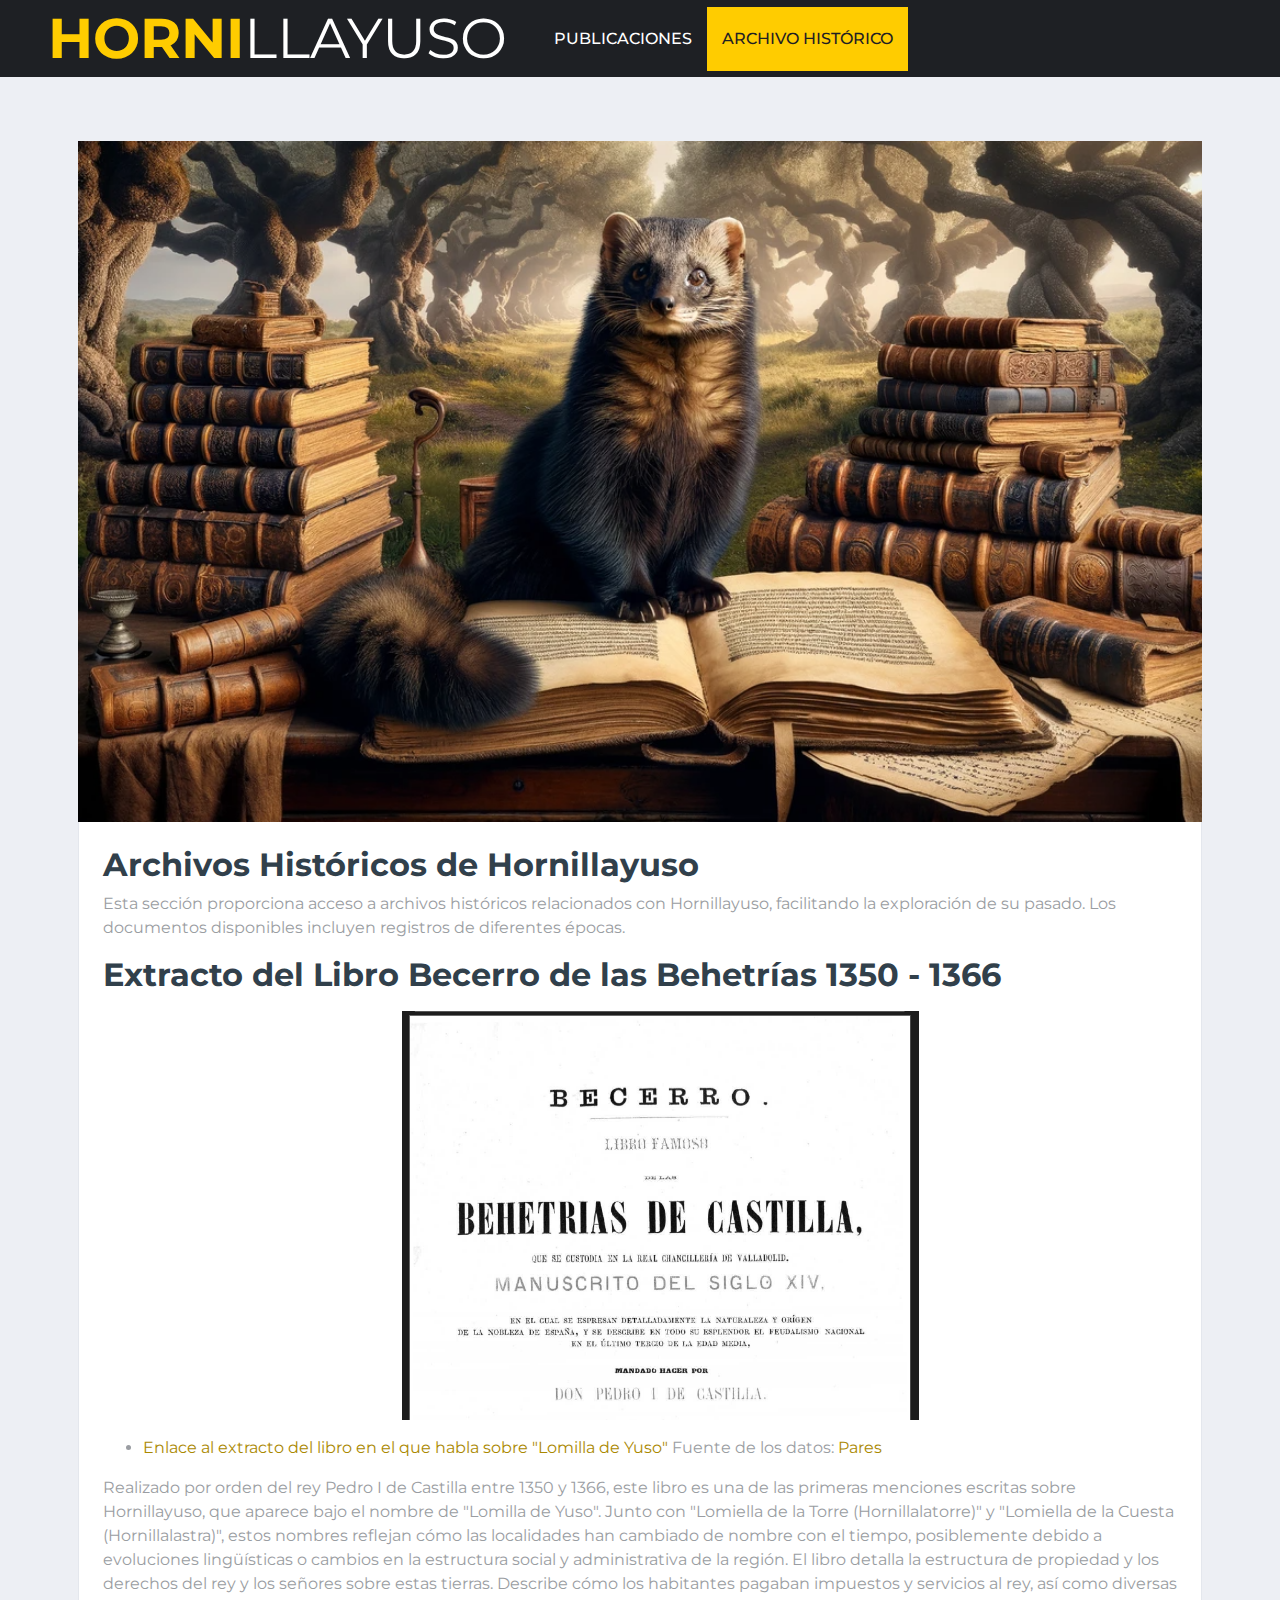
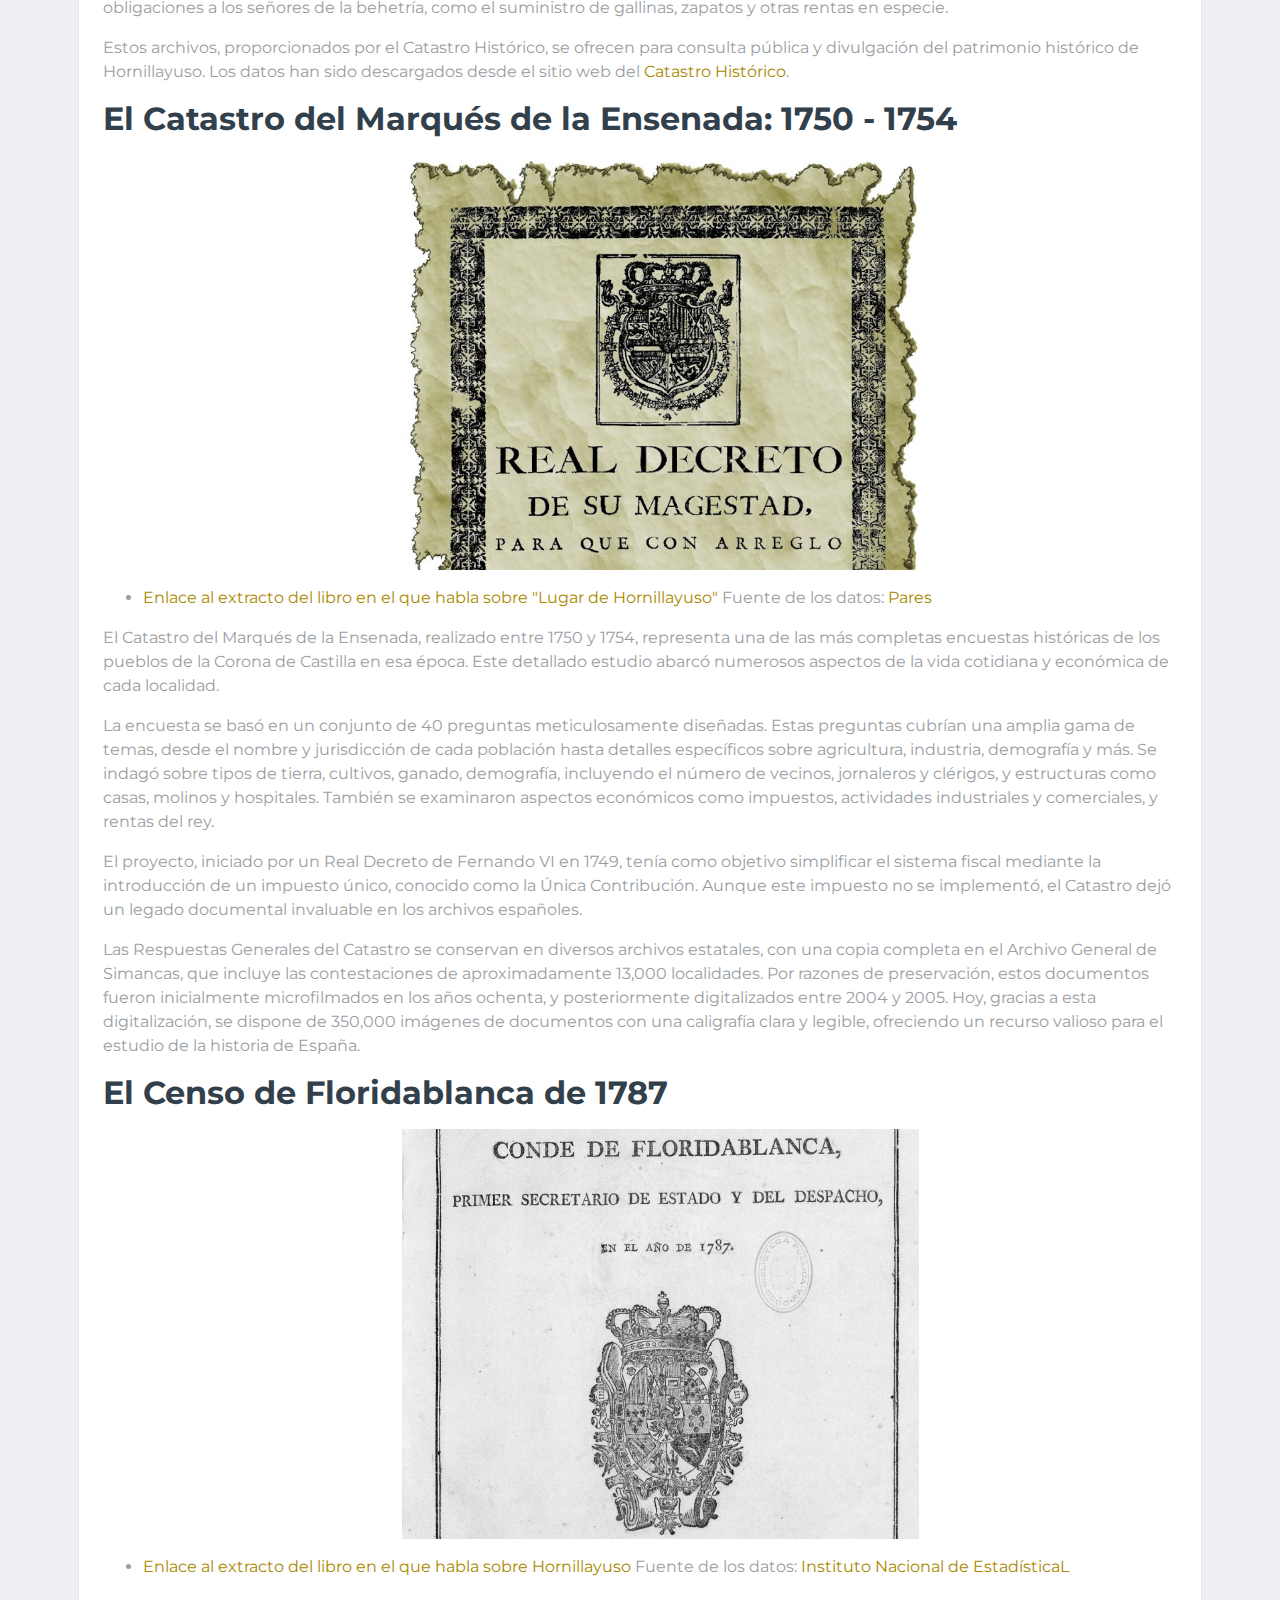
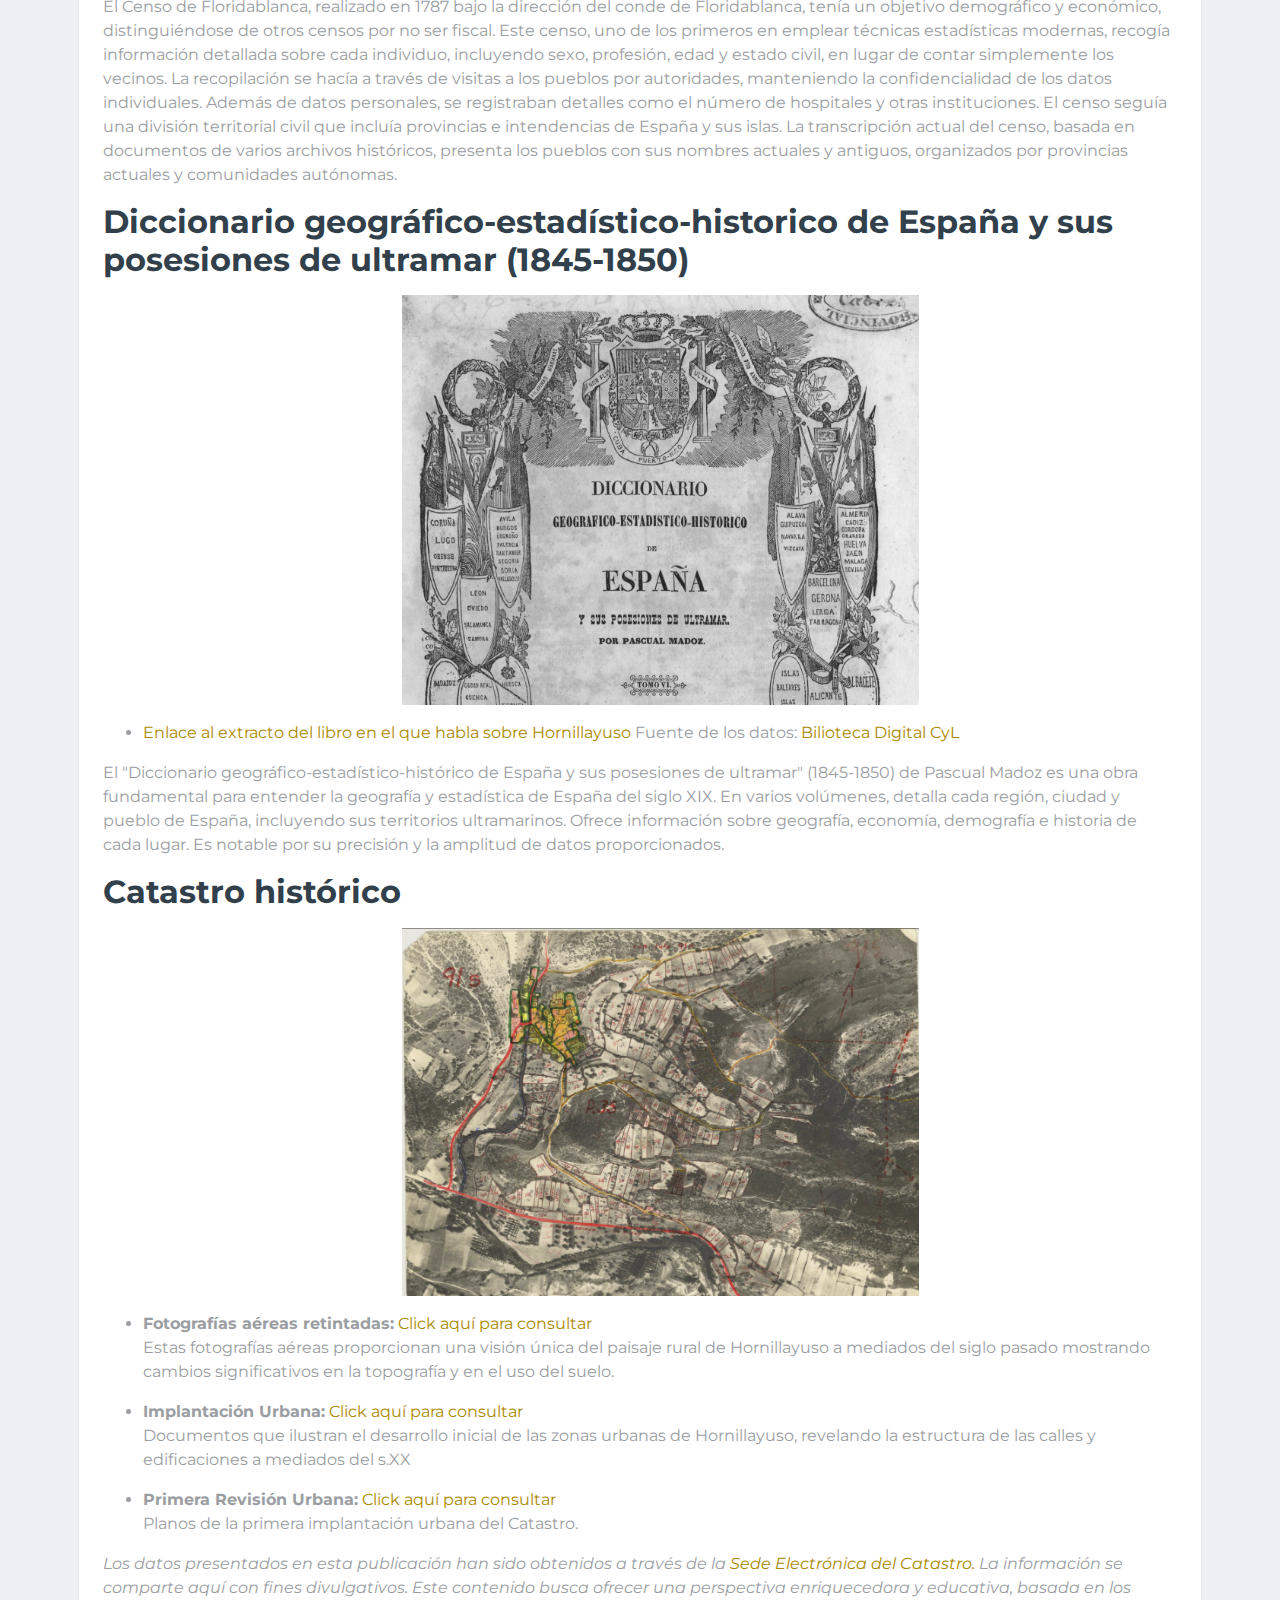
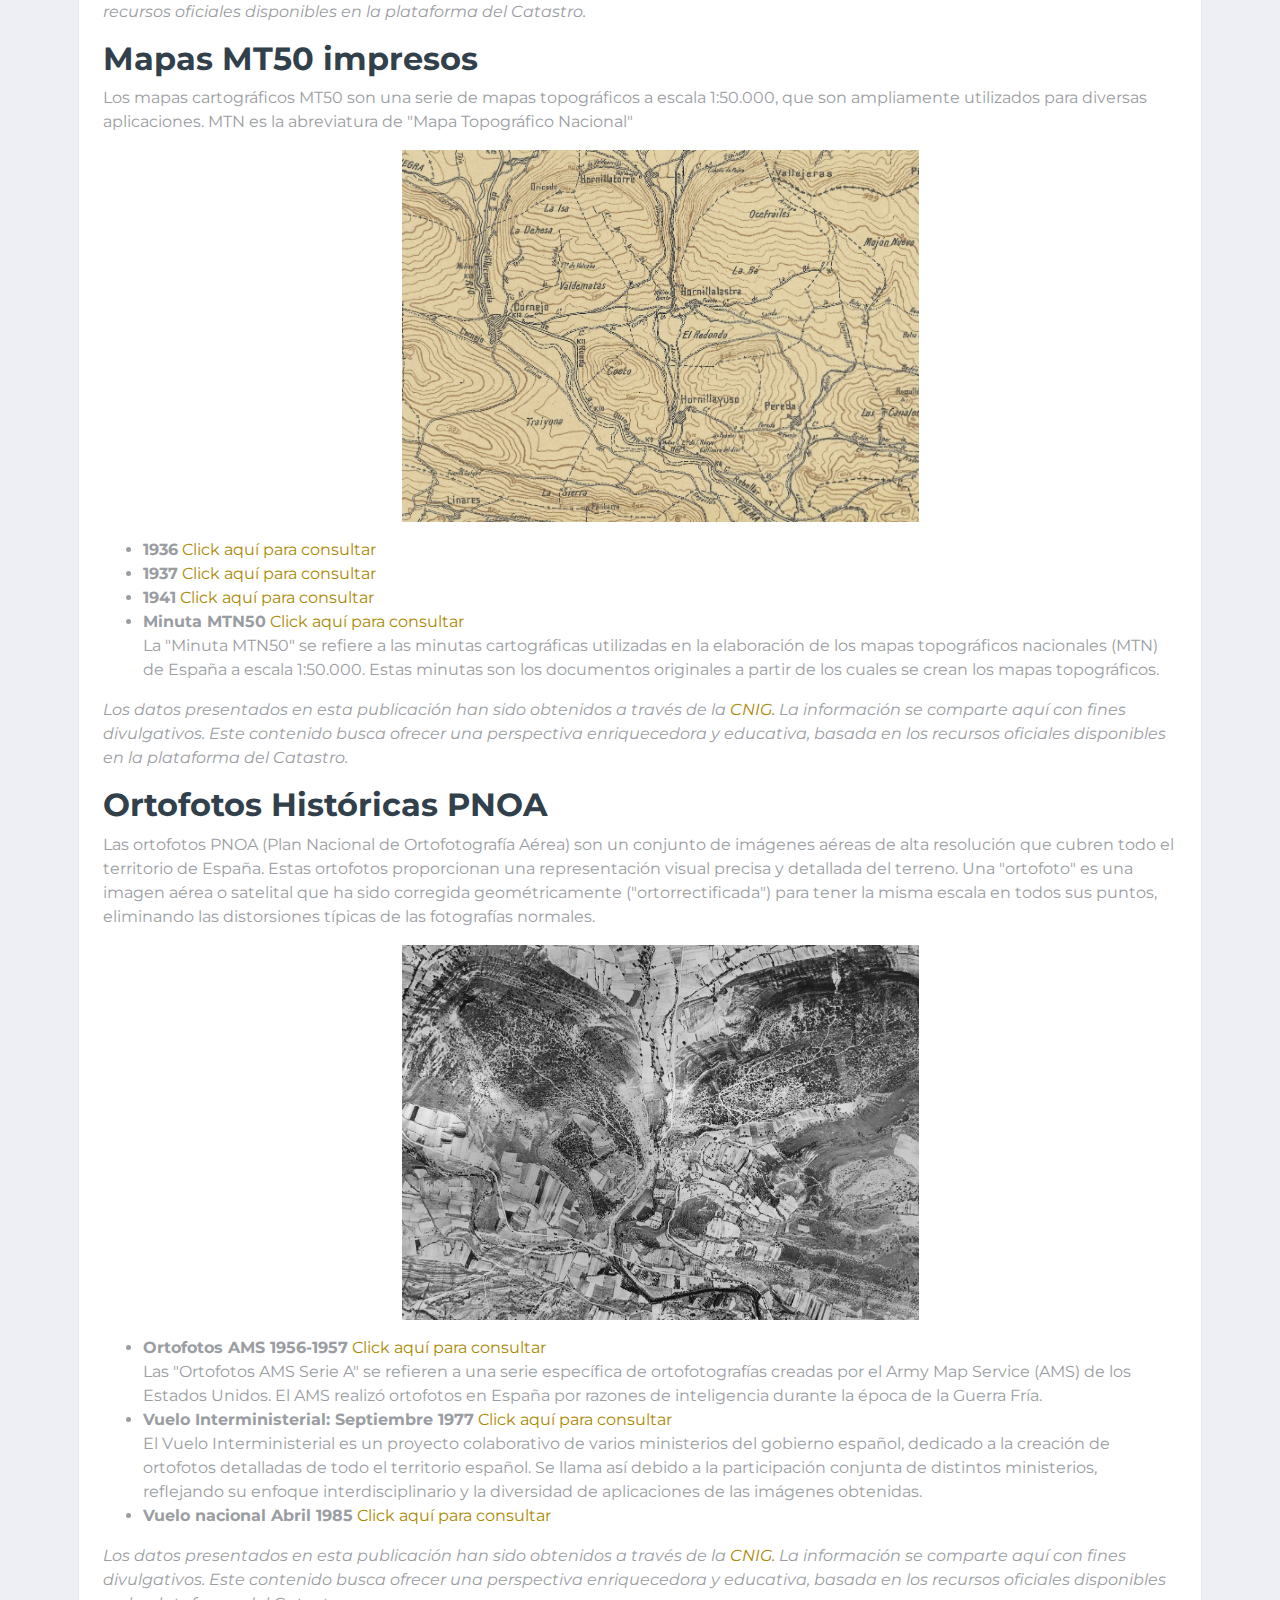
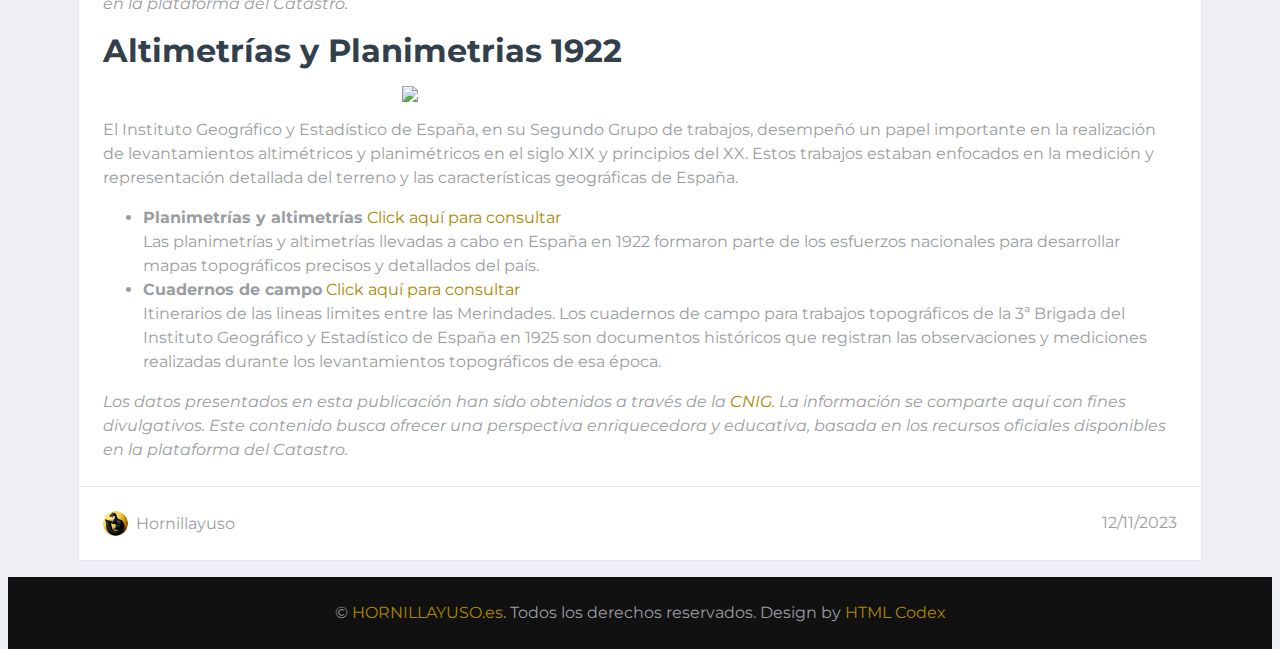
==== archivo-historico.html @ b2655b02 "aaa" ====
<!DOCTYPE html>
<html lang="en">

<head>
    <meta charset="utf-8">
    <title>Hornillayuso - Archivo Historico</title>
    <meta content="width=device-width, initial-scale=1.0" name="viewport">
    <meta content="Archivo Historico Hornillayuso" name="keywords">
    <meta content="Archivo Historico Hornillayuso" name="description">

    <!-- Favicon -->
    <link href="img/favicon.ico" rel="icon">

    <!-- Google Web Fonts -->
    <link rel="preconnect" href="https://fonts.gstatic.com">
    <link href="https://fonts.googleapis.com/css2?family=Montserrat:wght@400;500;600;700&display=swap" rel="stylesheet">

    <!-- Font Awesome -->
    <link href="https://cdnjs.cloudflare.com/ajax/libs/font-awesome/5.15.0/css/all.min.css" rel="stylesheet">

    <!-- Libraries Stylesheet -->
    <link href="lib/owlcarousel/assets/owl.carousel.min.css" rel="stylesheet">

    <!-- Customized Bootstrap Stylesheet -->
    <link href="css/style.css" rel="stylesheet">
</head>

<body>

    <!-- Navbar Start -->
    <div class="container-fluid p-0">
        <nav class="navbar navbar-expand-lg bg-dark navbar-dark py-2 py-lg-0 px-lg-5">
            <a href="index.html" class="navbar-brand d-block">
                <h1 class="m-0 display-4 text-uppercase text-primary">Horni<span
                        class="text-white font-weight-normal">llayuso</span></h1>
            </a>
            <button type="button" class="navbar-toggler" data-toggle="collapse" data-target="#navbarCollapse">
                <span class="navbar-toggler-icon"></span>
            </button>
            <div class="collapse navbar-collapse justify-content-between px-0 px-lg-3" id="navbarCollapse">
                <div class="navbar-nav mr-auto py-0">
                    <a href="index.html" class="nav-item nav-link">Publicaciones</a>
                    <a href="archivo-historico.html" class="nav-item nav-link active">Archivo Histórico</a>
                    <!--div class="nav-item dropdown">
                        <a href="#" class="nav-link dropdown-toggle" data-toggle="dropdown">Dropdown</a>
                        <div class="dropdown-menu rounded-0 m-0">
                            <a href="#" class="dropdown-item">Menu item 1</a>
                            <a href="#" class="dropdown-item">Menu item 2</a>
                            <a href="#" class="dropdown-item">Menu item 3</a>
                        </div>
                    </div-->
                </div>
            </div>
        </nav>
    </div>
    <!-- Navbar End -->


    <!-- Main News Slider Start -->
    <div class="container-fluid">
        <div class="row">
            <div class="col-md-12">
                <!--img src="img/imagen.JPG" alt="Descripción de la imagen" class="img-fluid"-->
            </div>
        </div>
    </div>
    <!-- Main News Slider End -->



    <!-- Featured News Slider Start -->
    <div class="container-fluid pt-5 mb-3">

    </div>
    <!-- Featured News Slider End -->


    <!-- News With Sidebar Start -->
    <div class="container-fluid">
        <div class="container">
            <div class="row">
                <div class="col-lg-12">
                    <!-- News Detail Start -->
                    <div class="position-relative mb-3">
                        <img class="img-fluid w-100" src="img/archivo/portada.png" style="object-fit: cover;">
                        <div class="bg-white border border-top-0 p-4">

                            <section>

                                <h2>Archivos Históricos de Hornillayuso</h2>
                                <p>Esta sección proporciona acceso a archivos históricos relacionados con Hornillayuso,
                                    facilitando la exploración de su pasado. Los documentos disponibles incluyen
                                    registros de diferentes épocas.</p>
                                <!-- ------------------ Extracto del Libro Becerro de las Behetrías -->
                                <h2>Extracto del Libro Becerro de las Behetrías 1350 - 1366</h2>
                                <ul>
                                    <p>
                                    <div style="display: flex; justify-content: center;">
                                        <img class="img-fluid" src="img/archivo/librobecerro.PNG"
                                            style="object-fit: cover; width: 50%;">
                                    </div>
                                    </p>
                                    <li>
                                        <a href="https://drive.google.com/drive/folders/1GBq3E1yV4ZzUTkZ0krSF0jug0MU756hY?usp=drive_link"
                                            target="_blank">Enlace al extracto del libro en el que habla sobre "Lomilla
                                            de Yuso" </a>
                                        Fuente de los datos:
                                        <a href="https://pares.mcu.es/Catastro/" target="_blank">
                                            Pares</a>
                                    </li>
                                </ul>
                                </p>
                                <p>Realizado por orden del rey Pedro I de Castilla entre 1350 y 1366, este libro
                                    es una de las primeras menciones escritas sobre Hornillayuso, que aparece
                                    bajo el nombre de "Lomilla de Yuso". Junto con "Lomiella de la Torre
                                    (Hornillalatorre)" y "Lomiella de la Cuesta (Hornillalastra)", estos nombres
                                    reflejan cómo las localidades han cambiado de nombre con el tiempo,
                                    posiblemente debido a evoluciones lingüísticas o cambios en la estructura
                                    social y administrativa de la región. El libro detalla la estructura de
                                    propiedad y los derechos del rey y los señores sobre estas tierras. Describe
                                    cómo los habitantes pagaban impuestos y servicios al rey, así como diversas
                                    obligaciones a los señores de la behetría, como el suministro de gallinas,
                                    zapatos y otras rentas en especie.</p>
                                </li>

                                <p>Estos archivos, proporcionados por el Catastro Histórico, se ofrecen para consulta
                                    pública y divulgación del patrimonio histórico de Hornillayuso. Los datos han sido
                                    descargados desde el sitio web del <a
                                        href="https://www.sedecatastro.gob.es/DescargaDatos/SecDescargaCartoHistorica.aspx"
                                        target="_blank">Catastro Histórico</a>.</p>

                                <!-- ------------------ El Catastro del Marqués de la Ensenada: Siglo XVIII -->
                                <h2>El Catastro del Marqués de la Ensenada: 1750 - 1754</h2>
                                <p>
                                <ul>
                                    <p>
                                    <div style="display: flex; justify-content: center;">
                                        <img class="img-fluid" src="img/archivo/catastro.PNG"
                                            style="object-fit: cover; width: 50%;">
                                    </div>
                                    </p>
                                    <li>
                                        <a href="https://drive.google.com/drive/folders/14vLaYGK7xxXd1kfw3VgiuiotPReTLRLk?usp=drive_link"
                                            target="_blank">Enlace al extracto del libro en el que habla sobre "Lugar de
                                            Hornillayuso" </a>
                                        Fuente de los datos:
                                        <a href="https://pares.mcu.es/Catastro/" target="_blank">
                                            Pares</a>
                                    </li>
                                </ul>

                                </p>
                                <p>El Catastro del Marqués de la Ensenada, realizado entre 1750 y 1754, representa una
                                    de las más completas encuestas históricas de los pueblos de la Corona de Castilla en
                                    esa época. Este detallado estudio abarcó numerosos aspectos de la vida cotidiana y
                                    económica de cada localidad.</p>
                                <p>La encuesta se basó en un conjunto de 40 preguntas meticulosamente diseñadas. Estas
                                    preguntas cubrían una amplia gama de temas, desde el nombre y jurisdicción de cada
                                    población hasta detalles específicos sobre agricultura, industria, demografía y más.
                                    Se indagó sobre tipos de tierra, cultivos, ganado, demografía, incluyendo el número
                                    de vecinos, jornaleros y clérigos, y estructuras como casas, molinos y hospitales.
                                    También se examinaron aspectos económicos como impuestos, actividades industriales y
                                    comerciales, y rentas del rey.</p>
                                <p>El proyecto, iniciado por un Real Decreto de Fernando VI en 1749, tenía como objetivo
                                    simplificar el sistema fiscal mediante la introducción de un impuesto único,
                                    conocido como la Única Contribución. Aunque este impuesto no se implementó, el
                                    Catastro dejó un legado documental invaluable en los archivos españoles.</p>
                                <p>Las Respuestas Generales del Catastro se conservan en diversos archivos estatales,
                                    con una copia completa en el Archivo General de Simancas, que incluye las
                                    contestaciones de aproximadamente 13,000 localidades. Por razones de preservación,
                                    estos documentos fueron inicialmente microfilmados en los años ochenta, y
                                    posteriormente digitalizados entre 2004 y 2005. Hoy, gracias a esta digitalización,
                                    se dispone de 350,000 imágenes de documentos con una caligrafía clara y legible,
                                    ofreciendo un recurso valioso para el estudio de la historia de España.</p>

                                <!-- ------------------ El Censo de Floridablanca de 1787 -->
                                <h2>El Censo de Floridablanca de 1787</h2>
                                <p>
                                <ul>
                                    <p>
                                    <div style="display: flex; justify-content: center;">
                                        <img class="img-fluid" src="img/archivo/floridablanca.jpg"
                                            style="object-fit: cover; width: 50%;">
                                    </div>
                                    </p>
                                    <li>
                                        <a href="https://drive.google.com/file/d/1DE8H8csVPpsuEq0VVdtg0mNfkhWs5_Ug/view?usp=sharing"
                                            target="_blank">Enlace al extracto del libro en el que habla sobre
                                            Hornillayuso</a>
                                        Fuente de los datos:
                                        <a href="https://www.ine.es/ss/Satellite?L=es_ES&c=INEPublicacion_C&cid=1259949437001&p=1254735110672&pagename=ProductosYServicios%2FPYSLayout&param1=PYSDetalleGratuitas"
                                            target="_blank">
                                            Instituto Nacional de EstadísticaL</a>
                                    </li>
                                </ul>

                                </p>
                                <p>El Censo de Floridablanca, realizado en 1787 bajo la dirección del conde de
                                    Floridablanca, tenía un objetivo demográfico y económico, distinguiéndose de otros
                                    censos por no ser fiscal. Este censo, uno de los primeros en emplear técnicas
                                    estadísticas modernas, recogía información detallada sobre cada individuo,
                                    incluyendo sexo, profesión, edad y estado civil, en lugar de contar simplemente los
                                    vecinos. La recopilación se hacía a través de visitas a los pueblos por autoridades,
                                    manteniendo la confidencialidad de los datos individuales. Además de datos
                                    personales, se registraban detalles como el número de hospitales y otras
                                    instituciones. El censo seguía una división territorial civil que incluía provincias
                                    e intendencias de España y sus islas. La transcripción actual del censo, basada en
                                    documentos de varios archivos históricos, presenta los pueblos con sus nombres
                                    actuales y antiguos, organizados por provincias actuales y comunidades autónomas.
                                </p>


                                <!-- ------------------ Diccionario geográfico-estadístico-historico de España y sus posesiones de ultramar
                                    (1845-1850) -->
                                <h2>Diccionario geográfico-estadístico-historico de España y sus posesiones de ultramar
                                    (1845-1850)</h2>
                                <p>
                                <ul>
                                    <p>
                                    <div style="display: flex; justify-content: center;">
                                        <img class="img-fluid" src="img/archivo/madoz.jpg"
                                            style="object-fit: cover; width: 50%;">
                                    </div>
                                    </p>
                                    <li>
                                        <a href="https://drive.google.com/drive/folders/1ONvjcCMliYcQMrExQRY_uXUWcI6n4J9o?usp=sharing"
                                            target="_blank">Enlace al extracto del libro en el que habla sobre
                                            Hornillayuso</a>
                                        Fuente de los datos:
                                        <a href="https://bibliotecadigital.jcyl.es/es/consulta/registro.do?id=16877"
                                            target="_blank">
                                            Bilioteca Digital CyL</a>
                                    </li>
                                </ul>

                                </p>
                                <p>El "Diccionario geográfico-estadístico-histórico de España y sus posesiones de
                                    ultramar" (1845-1850) de Pascual Madoz es una obra fundamental para entender la
                                    geografía y estadística de España del siglo XIX. En varios volúmenes, detalla cada
                                    región, ciudad y pueblo de España, incluyendo sus territorios ultramarinos. Ofrece
                                    información sobre geografía, economía, demografía e historia de cada lugar. Es
                                    notable por su precisión y la amplitud de datos proporcionados.</p>

                                <!-- ------------------Catastro histórico-->
                                <h2>Catastro histórico</h2>
                                <ul>
                                    <p>
                                    <div style="display: flex; justify-content: center;">
                                        <img class="img-fluid" src="img/archivo/fotografiaretintada.PNG"
                                            style="object-fit: cover; width: 50%;">
                                    </div>
                                    </p>
                                    <li>
                                        <strong>Fotografías aéreas retintadas:</strong> <a
                                            href="https://drive.google.com/drive/folders/1C235IxBuo84oKAVW215kwaXhNbtaft-h?usp=drive_link"
                                            target="_blank">Click aquí para consultar</a>
                                        <p>Estas fotografías aéreas proporcionan una visión única del paisaje rural de
                                            Hornillayuso a mediados del siglo pasado mostrando cambios significativos en
                                            la
                                            topografía y en el uso del suelo.</p>
                                    </li>
                                    <li>
                                        <strong>Implantación Urbana:</strong> <a
                                            href="https://drive.google.com/drive/folders/1msewagvhkZpWEhMAOeiR5uCow8lnMvNE?usp=drive_link"
                                            target="_blank">Click aquí para consultar</a>
                                        <p>Documentos que ilustran el desarrollo inicial de las zonas urbanas de
                                            Hornillayuso, revelando la estructura de las calles y edificaciones a
                                            mediados del s.XX</p>
                                    </li>
                                    <li>
                                        <strong>Primera Revisión Urbana:</strong> <a
                                            href="https://drive.google.com/drive/folders/1T6kaVGz3771eIFZXQR8TJDjC_q8VSFjK?usp=drive_link"
                                            target="_blank">Click aquí para consultar</a>
                                        <p>Planos de la primera implantación urbana del Catastro.</p>
                                    </li>
                                </ul>
                                <p>
                                    <i>Los datos presentados en esta publicación han sido obtenidos a
                                        través de la
                                        <a href="https://www.sedecatastro.gob.es/DescargaDatos/SecDescargaCartoHistorica.aspx"
                                            target="_blank">Sede Electrónica del Catastro. </a> La información se
                                        comparte
                                        aquí con fines divulgativos. Este contenido busca ofrecer una perspectiva
                                        enriquecedora y
                                        educativa, basada en los recursos oficiales disponibles en la plataforma del
                                        Catastro.
                                    </i>
                                </p>

                                <!-- ------------------Mapas MT50 impresos-->
                                <h2>Mapas MT50 impresos</h2>
                                <p>Los mapas cartográficos MT50 son una serie de mapas topográficos a escala 1:50.000,
                                    que son ampliamente utilizados para diversas aplicaciones. MTN es la abreviatura de
                                    "Mapa Topográfico Nacional"</p>
                                <ul>
                                    <p>
                                    <div style="display: flex; justify-content: center;">
                                        <img class="img-fluid" src="img/archivo/MT50.PNG"
                                            style="object-fit: cover; width: 50%;">
                                    </div>
                                    </p>
                                    <li>
                                        <strong>1936</strong> <a
                                            href="https://drive.google.com/file/d/1noRBVCqj_ZGpmiM0Dom7kNcOImd2P3ar/view?usp=drive_link"
                                            target="_blank">Click aquí para consultar</a>
                                    </li>
                                    <li>
                                        <strong>1937</strong> <a
                                            href="https://drive.google.com/file/d/1Pi5r5oVl1m4jdCr2rHKP9iz73HV32D5u/view?usp=sharing"
                                            target="_blank">Click aquí para consultar</a>

                                    </li>
                                    <li>
                                        <strong>1941</strong> <a
                                            href="https://drive.google.com/file/d/1NhgivVvhRyBM9P13xaw_sfO6HbmxmISE/view?usp=sharing"
                                            target="_blank">Click aquí para consultar</a>
                                    </li>
                                    <li>
                                        <strong>Minuta MTN50</strong> <a
                                            href="https://drive.google.com/file/d/1xew59jNNms6AaNbkazbXxlAONfdgMJW1/view?usp=sharing"
                                            target="_blank">Click aquí para
                                            consultar</a><br>
                                        La "Minuta MTN50" se refiere a las minutas cartográficas utilizadas en la
                                        elaboración de los mapas topográficos nacionales (MTN) de España a escala
                                        1:50.000. Estas minutas son los documentos originales a partir de los cuales se
                                        crean los mapas topográficos.

                                    </li>
                                </ul>
                                <p>
                                    <i>Los datos presentados en esta publicación han sido obtenidos a
                                        través de la
                                        <a href="https://centrodedescargas.cnig.es/CentroDescargas"
                                            target="_blank">CNIG. </a> La información se
                                        comparte
                                        aquí con fines divulgativos. Este contenido busca ofrecer una perspectiva
                                        enriquecedora y
                                        educativa, basada en los recursos oficiales disponibles en la plataforma del
                                        Catastro.
                                    </i>
                                </p>

                                <!-- ------------------Ortofotos Históricas PNOA-->
                                <h2>Ortofotos Históricas PNOA</h2>
                                <p>Las ortofotos PNOA (Plan Nacional de Ortofotografía Aérea) son un conjunto de
                                    imágenes aéreas de alta resolución que cubren todo el territorio de España. Estas
                                    ortofotos proporcionan una representación visual precisa y detallada del terreno.
                                    Una "ortofoto" es una imagen aérea o satelital que ha sido corregida geométricamente
                                    ("ortorrectificada") para tener la misma escala en todos sus puntos, eliminando las
                                    distorsiones típicas de las fotografías normales. </p>
                                <ul>
                                    <p>
                                    <div style="display: flex; justify-content: center;">
                                        <img class="img-fluid" src="img/archivo/ortofoto.PNG"
                                            style="object-fit: cover; width: 50%;">
                                    </div>
                                    </p>
                                    <li>
                                        <strong>Ortofotos AMS 1956-1957</strong> <a
                                            href="https://drive.google.com/file/d/1jKeN0lNxeK0aUUBsV6YXsMb9t96TEYuJ/view?usp=sharing"
                                            target="_blank">Click aquí para consultar</a><br>
                                        Las "Ortofotos AMS Serie A" se refieren a una serie específica de
                                        ortofotografías creadas por el Army Map Service (AMS) de los Estados Unidos. El
                                        AMS realizó ortofotos en España por razones de inteligencia
                                        durante la época de la Guerra Fría.
                                    </li>
                                    <li>
                                        <strong>Vuelo Interministerial: Septiembre 1977</strong> <a
                                            href="https://drive.google.com/drive/folders/1A3ygV1UP7lJpYOy42YOdgKnvNVvn8pwn?usp=sharing"
                                            target="_blank">Click aquí para consultar</a><br>
                                        El Vuelo Interministerial es un proyecto colaborativo de varios ministerios del
                                        gobierno español, dedicado a la creación de ortofotos detalladas de todo el
                                        territorio español. Se llama así debido a la participación conjunta de distintos
                                        ministerios, reflejando su enfoque interdisciplinario y la diversidad de
                                        aplicaciones de las imágenes obtenidas.

                                    </li>
                                    <li>
                                        <strong>Vuelo nacional Abril 1985</strong> <a
                                            href="https://drive.google.com/file/d/1KplAXGwcPxfadXE4eiZgBOUFDvv8-fiF/view?usp=sharing"
                                            target="_blank">Click
                                            aquí para consultar</a>
                                    </li>
                                </ul>
                                <p>
                                    <i>Los datos presentados en esta publicación han sido obtenidos a
                                        través de la
                                        <a href="https://centrodedescargas.cnig.es/CentroDescargas"
                                            target="_blank">CNIG. </a> La información se
                                        comparte
                                        aquí con fines divulgativos. Este contenido busca ofrecer una perspectiva
                                        enriquecedora y
                                        educativa, basada en los recursos oficiales disponibles en la plataforma del
                                        Catastro.
                                    </i>
                                </p>

                                <!-- ------------------ Altimetrías y Planimetrias 1922 -->
                                <h2>Altimetrías y Planimetrias 1922</h2>
                                <p>
                                <ul>
                                    <p>
                                    <div style="display: flex; justify-content: center;">
                                        <img class="img-fluid" src="img/archivo/altimetria.PNG"
                                            style="object-fit: cover; width: 50%;">
                                    </div>
                                    </p>
                                </ul>

                                </p>
                                <p>El Instituto Geográfico y Estadístico de España, en su Segundo Grupo de trabajos,
                                    desempeñó un papel importante en la realización de levantamientos altimétricos y
                                    planimétricos en el siglo XIX y principios del XX. Estos trabajos estaban enfocados
                                    en la medición y representación detallada del terreno y las características
                                    geográficas de España.</p>

                                <ul>
                                    <p>
                                        <li>
                                            <strong>Planimetrías y altimetrías</strong> <a
                                                href="https://drive.google.com/drive/folders/1bYxU5AskC0UIwSvT6ssxGwUtnrmsaQrS?usp=sharing"
                                                target="_blank">Click aquí para
                                                consultar</a><br>
                                            Las planimetrías y altimetrías llevadas a cabo en España en 1922 formaron
                                            parte de los esfuerzos nacionales para desarrollar mapas topográficos
                                            precisos y detallados del país.

                                        </li>
                                        <li>
                                            <strong>Cuadernos de campo</strong> <a
                                                href="https://drive.google.com/drive/folders/1uGHTKZyrTgZi7dribCAq8lorDcM0G3vg?usp=sharing"
                                                target="_blank">Click aquí
                                                para
                                                consultar</a>
                                            <br>
                                            Itinerarios de las lineas limites entre las Merindades. Los cuadernos de
                                            campo para trabajos topográficos de la 3ª Brigada del
                                            Instituto Geográfico y Estadístico de España en 1925 son documentos
                                            históricos que
                                            registran las observaciones y mediciones realizadas durante los
                                            levantamientos topográficos de esa época.

                                        </li>


                                </ul>
                                <i>Los datos presentados en esta publicación han sido obtenidos a
                                    través de la
                                    <a href="https://centrodedescargas.cnig.es/CentroDescargas" target="_blank">CNIG.
                                    </a> La información se
                                    comparte
                                    aquí con fines divulgativos. Este contenido busca ofrecer una perspectiva
                                    enriquecedora y
                                    educativa, basada en los recursos oficiales disponibles en la plataforma del
                                    Catastro.
                                </i>






                            </section>
                        </div>

                        <div class="d-flex justify-content-between bg-white border border-top-0 p-4">
                            <div class="d-flex align-items-center">
                                <img class="rounded-circle mr-2" src="img/user.png" width="25" height="25" alt="">
                                <span>Hornillayuso</span>

                            </div>
                            <a>12/11/2023</a>

                        </div>
                    </div>
                    <!-- News Detail End -->




                </div>
            </div>
        </div>
        <!-- News With Sidebar End -->


        <!-- Footer Start -->

        <div class="container-fluid py-4 px-sm-3 px-md-5" style="background: #111111;">
            <p class="m-0 text-center">&copy; <a href="#">HORNILLAYUSO.es</a>. Todos los derechos reservados.

                <!--/*** This template is free as long as you keep the footer author’s credit link/attribution link/backlink. If you'd like to use the template without the footer author’s credit link/attribution link/backlink, you can purchase the Credit Removal License from "https://htmlcodex.com/credit-removal". Thank you for your support. ***/-->
                Design by <a href="https://htmlcodex.com">HTML Codex</a>
            </p>
        </div>
        <!-- Footer End -->


        <!-- Back to Top -->
        <a href="#" class="btn btn-primary btn-square back-to-top"><i class="fa fa-arrow-up"></i></a>


        <!-- JavaScript Libraries -->
        <script src="https://code.jquery.com/jquery-3.4.1.min.js"></script>
        <script src="https://stackpath.bootstrapcdn.com/bootstrap/4.4.1/js/bootstrap.bundle.min.js"></script>
        <script src="lib/easing/easing.min.js"></script>
        <script src="lib/owlcarousel/owl.carousel.min.js"></script>

        <!-- Template Javascript -->
        <script src="js/main.js"></script>
</body>

</html>
---- css/style.css ----
/******* Bootstrap Theming ********/
/*!
 * Bootstrap v4.5.3 (https://getbootstrap.com/)
 * Copyright 2011-2020 The Bootstrap Authors
 * Copyright 2011-2020 Twitter, Inc.
 * Licensed under MIT (https://github.com/twbs/bootstrap/blob/main/LICENSE)
 */
:root {
  --blue: #007bff;
  --indigo: #6610f2;
  --purple: #6f42c1;
  --pink: #e83e8c;
  --red: #dc3545;
  --orange: #fd7e14;
  --yellow: #ffc107;
  --green: #28a745;
  --teal: #20c997;
  --cyan: #17a2b8;
  --white: #fff;
  --gray: #6c757d;
  --gray-dark: #343a40;
  --primary: #FFCC00;
  --secondary: #31404B;
  --success: #28a745;
  --info: #17a2b8;
  --warning: #ffc107;
  --danger: #dc3545;
  --light: #FFFFFF;
  --dark: #1E2024;
  --breakpoint-xs: 0;
  --breakpoint-sm: 576px;
  --breakpoint-md: 768px;
  --breakpoint-lg: 992px;
  --breakpoint-xl: 1200px;
  --font-family-sans-serif: "Montserrat", sans-serif;
  --font-family-monospace: SFMono-Regular, Menlo, Monaco, Consolas, "Liberation Mono", "Courier New", monospace;
}

*,
*::before,
*::after {
  box-sizing: border-box;
}

html {
  font-family: sans-serif;
  line-height: 1.15;
  -webkit-text-size-adjust: 100%;
  -webkit-tap-highlight-color: rgba(0, 0, 0, 0);
}

article, aside, figcaption, figure, footer, header, hgroup, main, nav, section {
  display: block;
}

body {
  margin: 0;
  font-family: "Montserrat", sans-serif;
  font-size: 1rem;
  font-weight: 400;
  line-height: 1.5;
  color: #9A9DA2;
  text-align: left;
  background-color: #EDEFF4;
}

[tabindex="-1"]:focus:not(:focus-visible) {
  outline: 0 !important;
}

hr {
  box-sizing: content-box;
  height: 0;
  overflow: visible;
}

h1, h2, h3, h4, h5, h6 {
  margin-top: 0;
  margin-bottom: 0.5rem;
}

p {
  margin-top: 0;
  margin-bottom: 1rem;
}

abbr[title],
abbr[data-original-title] {
  text-decoration: underline;
  text-decoration: underline dotted;
  cursor: help;
  border-bottom: 0;
  text-decoration-skip-ink: none;
}

address {
  margin-bottom: 1rem;
  font-style: normal;
  line-height: inherit;
}

ol,
ul,
dl {
  margin-top: 0;
  margin-bottom: 1rem;
}

ol ol,
ul ul,
ol ul,
ul ol {
  margin-bottom: 0;
}

dt {
  font-weight: 700;
}

dd {
  margin-bottom: .5rem;
  margin-left: 0;
}

blockquote {
  margin: 0 0 1rem;
}

b,
strong {
  font-weight: bolder;
}

small {
  font-size: 80%;
}

sub,
sup {
  position: relative;
  font-size: 75%;
  line-height: 0;
  vertical-align: baseline;
}

sub {
  bottom: -.25em;
}

sup {
  top: -.5em;
}

a {
  color: #aa8800;
  text-decoration: none;
  background-color: transparent;
}

a:hover {
  color: #b38f00;
  text-decoration: underline;
}

a:not([href]):not([class]) {
  color: inherit;
  text-decoration: none;
}

a:not([href]):not([class]):hover {
  color: inherit;
  text-decoration: none;
}

pre,
code,
kbd,
samp {
  font-family: SFMono-Regular, Menlo, Monaco, Consolas, "Liberation Mono", "Courier New", monospace;
  font-size: 1em;
}

pre {
  margin-top: 0;
  margin-bottom: 1rem;
  overflow: auto;
  -ms-overflow-style: scrollbar;
}

figure {
  margin: 0 0 1rem;
}

img {
  vertical-align: middle;
  border-style: none;
}

svg {
  overflow: hidden;
  vertical-align: middle;
}

table {
  border-collapse: collapse;
}

caption {
  padding-top: 0.75rem;
  padding-bottom: 0.75rem;
  color: #6c757d;
  text-align: left;
  caption-side: bottom;
}

th {
  text-align: inherit;
  text-align: -webkit-match-parent;
}

label {
  display: inline-block;
  margin-bottom: 0.5rem;
}

button {
  border-radius: 0;
}

button:focus {
  outline: 1px dotted;
  outline: 5px auto -webkit-focus-ring-color;
}

input,
button,
select,
optgroup,
textarea {
  margin: 0;
  font-family: inherit;
  font-size: inherit;
  line-height: inherit;
}

button,
input {
  overflow: visible;
}

button,
select {
  text-transform: none;
}

[role="button"] {
  cursor: pointer;
}

select {
  word-wrap: normal;
}

button,
[type="button"],
[type="reset"],
[type="submit"] {
  -webkit-appearance: button;
}

button:not(:disabled),
[type="button"]:not(:disabled),
[type="reset"]:not(:disabled),
[type="submit"]:not(:disabled) {
  cursor: pointer;
}

button::-moz-focus-inner,
[type="button"]::-moz-focus-inner,
[type="reset"]::-moz-focus-inner,
[type="submit"]::-moz-focus-inner {
  padding: 0;
  border-style: none;
}

input[type="radio"],
input[type="checkbox"] {
  box-sizing: border-box;
  padding: 0;
}

textarea {
  overflow: auto;
  resize: vertical;
}

fieldset {
  min-width: 0;
  padding: 0;
  margin: 0;
  border: 0;
}

legend {
  display: block;
  width: 100%;
  max-width: 100%;
  padding: 0;
  margin-bottom: .5rem;
  font-size: 1.5rem;
  line-height: inherit;
  color: inherit;
  white-space: normal;
}

@media (max-width: 1200px) {
  legend {
    font-size: calc(1.275rem + 0.3vw) ;
  }
}

progress {
  vertical-align: baseline;
}

[type="number"]::-webkit-inner-spin-button,
[type="number"]::-webkit-outer-spin-button {
  height: auto;
}

[type="search"] {
  outline-offset: -2px;
  -webkit-appearance: none;
}

[type="search"]::-webkit-search-decoration {
  -webkit-appearance: none;
}

::-webkit-file-upload-button {
  font: inherit;
  -webkit-appearance: button;
}

output {
  display: inline-block;
}

summary {
  display: list-item;
  cursor: pointer;
}

template {
  display: none;
}

[hidden] {
  display: none !important;
}

h1, h2, h3, h4, h5, h6,
.h1, .h2, .h3, .h4, .h5, .h6 {
  margin-bottom: 0.5rem;
  font-weight: 500;
  line-height: 1.2;
  color: #31404B;
}

h1, .h1 {
  font-size: 2.5rem;
}

@media (max-width: 1200px) {
  h1, .h1 {
    font-size: calc(1.375rem + 1.5vw) ;
  }
}

h2, .h2 {
  font-size: 2rem;
}

@media (max-width: 1200px) {
  h2, .h2 {
    font-size: calc(1.325rem + 0.9vw) ;
  }
}

h3, .h3 {
  font-size: 1.75rem;
}

@media (max-width: 1200px) {
  h3, .h3 {
    font-size: calc(1.3rem + 0.6vw) ;
  }
}

h4, .h4 {
  font-size: 1.5rem;
}

@media (max-width: 1200px) {
  h4, .h4 {
    font-size: calc(1.275rem + 0.3vw) ;
  }
}

h5, .h5 {
  font-size: 1.25rem;
}

h6, .h6 {
  font-size: 1rem;
}

.lead {
  font-size: 1.25rem;
  font-weight: 300;
}

.display-1 {
  font-size: 6rem;
  font-weight: 300;
  line-height: 1.2;
}

@media (max-width: 1200px) {
  .display-1 {
    font-size: calc(1.725rem + 5.7vw) ;
  }
}

.display-2 {
  font-size: 5.5rem;
  font-weight: 300;
  line-height: 1.2;
}

@media (max-width: 1200px) {
  .display-2 {
    font-size: calc(1.675rem + 5.1vw) ;
  }
}

.display-3 {
  font-size: 4.5rem;
  font-weight: 300;
  line-height: 1.2;
}

@media (max-width: 1200px) {
  .display-3 {
    font-size: calc(1.575rem + 3.9vw) ;
  }
}

.display-4 {
  font-size: 3.5rem;
  font-weight: 300;
  line-height: 1.2;
}

@media (max-width: 1200px) {
  .display-4 {
    font-size: calc(1.475rem + 2.7vw) ;
  }
}

hr {
  margin-top: 1rem;
  margin-bottom: 1rem;
  border: 0;
  border-top: 1px solid rgba(0, 0, 0, 0.1);
}

small,
.small {
  font-size: 80%;
  font-weight: 400;
}

mark,
.mark {
  padding: 0.2em;
  background-color: #fcf8e3;
}

.list-unstyled {
  padding-left: 0;
  list-style: none;
}

.list-inline {
  padding-left: 0;
  list-style: none;
}

.list-inline-item {
  display: inline-block;
}

.list-inline-item:not(:last-child) {
  margin-right: 0.5rem;
}

.initialism {
  font-size: 90%;
  text-transform: uppercase;
}

.blockquote {
  margin-bottom: 1rem;
  font-size: 1.25rem;
}

.blockquote-footer {
  display: block;
  font-size: 80%;
  color: #6c757d;
}

.blockquote-footer::before {
  content: "\2014\00A0";
}

.img-fluid {
  max-width: 100%;
  height: auto;
}

.img-thumbnail {
  padding: 0.25rem;
  background-color: #EDEFF4;
  border: 1px solid #dee2e6;
  max-width: 100%;
  height: auto;
}

.figure {
  display: inline-block;
}

.figure-img {
  margin-bottom: 0.5rem;
  line-height: 1;
}

.figure-caption {
  font-size: 90%;
  color: #6c757d;
}

code {
  font-size: 87.5%;
  color: #e83e8c;
  word-wrap: break-word;
}

a > code {
  color: inherit;
}

kbd {
  padding: 0.2rem 0.4rem;
  font-size: 87.5%;
  color: #fff;
  background-color: #212529;
}

kbd kbd {
  padding: 0;
  font-size: 100%;
  font-weight: 700;
}

pre {
  display: block;
  font-size: 87.5%;
  color: #212529;
}

pre code {
  font-size: inherit;
  color: inherit;
  word-break: normal;
}

.pre-scrollable {
  max-height: 340px;
  overflow-y: scroll;
}

.container,
.container-fluid,
.container-sm,
.container-md,
.container-lg,
.container-xl {
  width: 100%;
  padding-right: 0.5rem;
  padding-left: 0.5rem;
  margin-right: auto;
  margin-left: auto;
}

@media (min-width: 576px) {
  .container, .container-sm {
    max-width: 540px;
  }
}

@media (min-width: 768px) {
  .container, .container-sm, .container-md {
    max-width: 720px;
  }
}

@media (min-width: 992px) {
  .container, .container-sm, .container-md, .container-lg {
    max-width: 960px;
  }
}

@media (min-width: 1200px) {
  .container, .container-sm, .container-md, .container-lg, .container-xl {
    max-width: 1140px;
  }
}

.row {
  display: flex;
  flex-wrap: wrap;
  margin-right: -0.5rem;
  margin-left: -0.5rem;
}

.no-gutters {
  margin-right: 0;
  margin-left: 0;
}

.no-gutters > .col,
.no-gutters > [class*="col-"] {
  padding-right: 0;
  padding-left: 0;
}

.col-1, .col-2, .col-3, .col-4, .col-5, .col-6, .col-7, .col-8, .col-9, .col-10, .col-11, .col-12, .col,
.col-auto, .col-sm-1, .col-sm-2, .col-sm-3, .col-sm-4, .col-sm-5, .col-sm-6, .col-sm-7, .col-sm-8, .col-sm-9, .col-sm-10, .col-sm-11, .col-sm-12, .col-sm,
.col-sm-auto, .col-md-1, .col-md-2, .col-md-3, .col-md-4, .col-md-5, .col-md-6, .col-md-7, .col-md-8, .col-md-9, .col-md-10, .col-md-11, .col-md-12, .col-md,
.col-md-auto, .col-lg-1, .col-lg-2, .col-lg-3, .col-lg-4, .col-lg-5, .col-lg-6, .col-lg-7, .col-lg-8, .col-lg-9, .col-lg-10, .col-lg-11, .col-lg-12, .col-lg,
.col-lg-auto, .col-xl-1, .col-xl-2, .col-xl-3, .col-xl-4, .col-xl-5, .col-xl-6, .col-xl-7, .col-xl-8, .col-xl-9, .col-xl-10, .col-xl-11, .col-xl-12, .col-xl,
.col-xl-auto {
  position: relative;
  width: 100%;
  padding-right: 0.5rem;
  padding-left: 0.5rem;
}

.col {
  flex-basis: 0;
  flex-grow: 1;
  max-width: 100%;
}

.row-cols-1 > * {
  flex: 0 0 100%;
  max-width: 100%;
}

.row-cols-2 > * {
  flex: 0 0 50%;
  max-width: 50%;
}

.row-cols-3 > * {
  flex: 0 0 33.33333%;
  max-width: 33.33333%;
}

.row-cols-4 > * {
  flex: 0 0 25%;
  max-width: 25%;
}

.row-cols-5 > * {
  flex: 0 0 20%;
  max-width: 20%;
}

.row-cols-6 > * {
  flex: 0 0 16.66667%;
  max-width: 16.66667%;
}

.col-auto {
  flex: 0 0 auto;
  width: auto;
  max-width: 100%;
}

.col-1 {
  flex: 0 0 8.33333%;
  max-width: 8.33333%;
}

.col-2 {
  flex: 0 0 16.66667%;
  max-width: 16.66667%;
}

.col-3 {
  flex: 0 0 25%;
  max-width: 25%;
}

.col-4 {
  flex: 0 0 33.33333%;
  max-width: 33.33333%;
}

.col-5 {
  flex: 0 0 41.66667%;
  max-width: 41.66667%;
}

.col-6 {
  flex: 0 0 50%;
  max-width: 50%;
}

.col-7 {
  flex: 0 0 58.33333%;
  max-width: 58.33333%;
}

.col-8 {
  flex: 0 0 66.66667%;
  max-width: 66.66667%;
}

.col-9 {
  flex: 0 0 75%;
  max-width: 75%;
}

.col-10 {
  flex: 0 0 83.33333%;
  max-width: 83.33333%;
}

.col-11 {
  flex: 0 0 91.66667%;
  max-width: 91.66667%;
}

.col-12 {
  flex: 0 0 100%;
  max-width: 100%;
}

.order-first {
  order: -1;
}

.order-last {
  order: 13;
}

.order-0 {
  order: 0;
}

.order-1 {
  order: 1;
}

.order-2 {
  order: 2;
}

.order-3 {
  order: 3;
}

.order-4 {
  order: 4;
}

.order-5 {
  order: 5;
}

.order-6 {
  order: 6;
}

.order-7 {
  order: 7;
}

.order-8 {
  order: 8;
}

.order-9 {
  order: 9;
}

.order-10 {
  order: 10;
}

.order-11 {
  order: 11;
}

.order-12 {
  order: 12;
}

.offset-1 {
  margin-left: 8.33333%;
}

.offset-2 {
  margin-left: 16.66667%;
}

.offset-3 {
  margin-left: 25%;
}

.offset-4 {
  margin-left: 33.33333%;
}

.offset-5 {
  margin-left: 41.66667%;
}

.offset-6 {
  margin-left: 50%;
}

.offset-7 {
  margin-left: 58.33333%;
}

.offset-8 {
  margin-left: 66.66667%;
}

.offset-9 {
  margin-left: 75%;
}

.offset-10 {
  margin-left: 83.33333%;
}

.offset-11 {
  margin-left: 91.66667%;
}

@media (min-width: 576px) {
  .col-sm {
    flex-basis: 0;
    flex-grow: 1;
    max-width: 100%;
  }
  .row-cols-sm-1 > * {
    flex: 0 0 100%;
    max-width: 100%;
  }
  .row-cols-sm-2 > * {
    flex: 0 0 50%;
    max-width: 50%;
  }
  .row-cols-sm-3 > * {
    flex: 0 0 33.33333%;
    max-width: 33.33333%;
  }
  .row-cols-sm-4 > * {
    flex: 0 0 25%;
    max-width: 25%;
  }
  .row-cols-sm-5 > * {
    flex: 0 0 20%;
    max-width: 20%;
  }
  .row-cols-sm-6 > * {
    flex: 0 0 16.66667%;
    max-width: 16.66667%;
  }
  .col-sm-auto {
    flex: 0 0 auto;
    width: auto;
    max-width: 100%;
  }
  .col-sm-1 {
    flex: 0 0 8.33333%;
    max-width: 8.33333%;
  }
  .col-sm-2 {
    flex: 0 0 16.66667%;
    max-width: 16.66667%;
  }
  .col-sm-3 {
    flex: 0 0 25%;
    max-width: 25%;
  }
  .col-sm-4 {
    flex: 0 0 33.33333%;
    max-width: 33.33333%;
  }
  .col-sm-5 {
    flex: 0 0 41.66667%;
    max-width: 41.66667%;
  }
  .col-sm-6 {
    flex: 0 0 50%;
    max-width: 50%;
  }
  .col-sm-7 {
    flex: 0 0 58.33333%;
    max-width: 58.33333%;
  }
  .col-sm-8 {
    flex: 0 0 66.66667%;
    max-width: 66.66667%;
  }
  .col-sm-9 {
    flex: 0 0 75%;
    max-width: 75%;
  }
  .col-sm-10 {
    flex: 0 0 83.33333%;
    max-width: 83.33333%;
  }
  .col-sm-11 {
    flex: 0 0 91.66667%;
    max-width: 91.66667%;
  }
  .col-sm-12 {
    flex: 0 0 100%;
    max-width: 100%;
  }
  .order-sm-first {
    order: -1;
  }
  .order-sm-last {
    order: 13;
  }
  .order-sm-0 {
    order: 0;
  }
  .order-sm-1 {
    order: 1;
  }
  .order-sm-2 {
    order: 2;
  }
  .order-sm-3 {
    order: 3;
  }
  .order-sm-4 {
    order: 4;
  }
  .order-sm-5 {
    order: 5;
  }
  .order-sm-6 {
    order: 6;
  }
  .order-sm-7 {
    order: 7;
  }
  .order-sm-8 {
    order: 8;
  }
  .order-sm-9 {
    order: 9;
  }
  .order-sm-10 {
    order: 10;
  }
  .order-sm-11 {
    order: 11;
  }
  .order-sm-12 {
    order: 12;
  }
  .offset-sm-0 {
    margin-left: 0;
  }
  .offset-sm-1 {
    margin-left: 8.33333%;
  }
  .offset-sm-2 {
    margin-left: 16.66667%;
  }
  .offset-sm-3 {
    margin-left: 25%;
  }
  .offset-sm-4 {
    margin-left: 33.33333%;
  }
  .offset-sm-5 {
    margin-left: 41.66667%;
  }
  .offset-sm-6 {
    margin-left: 50%;
  }
  .offset-sm-7 {
    margin-left: 58.33333%;
  }
  .offset-sm-8 {
    margin-left: 66.66667%;
  }
  .offset-sm-9 {
    margin-left: 75%;
  }
  .offset-sm-10 {
    margin-left: 83.33333%;
  }
  .offset-sm-11 {
    margin-left: 91.66667%;
  }
}

@media (min-width: 768px) {
  .col-md {
    flex-basis: 0;
    flex-grow: 1;
    max-width: 100%;
  }
  .row-cols-md-1 > * {
    flex: 0 0 100%;
    max-width: 100%;
  }
  .row-cols-md-2 > * {
    flex: 0 0 50%;
    max-width: 50%;
  }
  .row-cols-md-3 > * {
    flex: 0 0 33.33333%;
    max-width: 33.33333%;
  }
  .row-cols-md-4 > * {
    flex: 0 0 25%;
    max-width: 25%;
  }
  .row-cols-md-5 > * {
    flex: 0 0 20%;
    max-width: 20%;
  }
  .row-cols-md-6 > * {
    flex: 0 0 16.66667%;
    max-width: 16.66667%;
  }
  .col-md-auto {
    flex: 0 0 auto;
    width: auto;
    max-width: 100%;
  }
  .col-md-1 {
    flex: 0 0 8.33333%;
    max-width: 8.33333%;
  }
  .col-md-2 {
    flex: 0 0 16.66667%;
    max-width: 16.66667%;
  }
  .col-md-3 {
    flex: 0 0 25%;
    max-width: 25%;
  }
  .col-md-4 {
    flex: 0 0 33.33333%;
    max-width: 33.33333%;
  }
  .col-md-5 {
    flex: 0 0 41.66667%;
    max-width: 41.66667%;
  }
  .col-md-6 {
    flex: 0 0 50%;
    max-width: 50%;
  }
  .col-md-7 {
    flex: 0 0 58.33333%;
    max-width: 58.33333%;
  }
  .col-md-8 {
    flex: 0 0 66.66667%;
    max-width: 66.66667%;
  }
  .col-md-9 {
    flex: 0 0 75%;
    max-width: 75%;
  }
  .col-md-10 {
    flex: 0 0 83.33333%;
    max-width: 83.33333%;
  }
  .col-md-11 {
    flex: 0 0 91.66667%;
    max-width: 91.66667%;
  }
  .col-md-12 {
    flex: 0 0 100%;
    max-width: 100%;
  }
  .order-md-first {
    order: -1;
  }
  .order-md-last {
    order: 13;
  }
  .order-md-0 {
    order: 0;
  }
  .order-md-1 {
    order: 1;
  }
  .order-md-2 {
    order: 2;
  }
  .order-md-3 {
    order: 3;
  }
  .order-md-4 {
    order: 4;
  }
  .order-md-5 {
    order: 5;
  }
  .order-md-6 {
    order: 6;
  }
  .order-md-7 {
    order: 7;
  }
  .order-md-8 {
    order: 8;
  }
  .order-md-9 {
    order: 9;
  }
  .order-md-10 {
    order: 10;
  }
  .order-md-11 {
    order: 11;
  }
  .order-md-12 {
    order: 12;
  }
  .offset-md-0 {
    margin-left: 0;
  }
  .offset-md-1 {
    margin-left: 8.33333%;
  }
  .offset-md-2 {
    margin-left: 16.66667%;
  }
  .offset-md-3 {
    margin-left: 25%;
  }
  .offset-md-4 {
    margin-left: 33.33333%;
  }
  .offset-md-5 {
    margin-left: 41.66667%;
  }
  .offset-md-6 {
    margin-left: 50%;
  }
  .offset-md-7 {
    margin-left: 58.33333%;
  }
  .offset-md-8 {
    margin-left: 66.66667%;
  }
  .offset-md-9 {
    margin-left: 75%;
  }
  .offset-md-10 {
    margin-left: 83.33333%;
  }
  .offset-md-11 {
    margin-left: 91.66667%;
  }
}

@media (min-width: 992px) {
  .col-lg {
    flex-basis: 0;
    flex-grow: 1;
    max-width: 100%;
  }
  .row-cols-lg-1 > * {
    flex: 0 0 100%;
    max-width: 100%;
  }
  .row-cols-lg-2 > * {
    flex: 0 0 50%;
    max-width: 50%;
  }
  .row-cols-lg-3 > * {
    flex: 0 0 33.33333%;
    max-width: 33.33333%;
  }
  .row-cols-lg-4 > * {
    flex: 0 0 25%;
    max-width: 25%;
  }
  .row-cols-lg-5 > * {
    flex: 0 0 20%;
    max-width: 20%;
  }
  .row-cols-lg-6 > * {
    flex: 0 0 16.66667%;
    max-width: 16.66667%;
  }
  .col-lg-auto {
    flex: 0 0 auto;
    width: auto;
    max-width: 100%;
  }
  .col-lg-1 {
    flex: 0 0 8.33333%;
    max-width: 8.33333%;
  }
  .col-lg-2 {
    flex: 0 0 16.66667%;
    max-width: 16.66667%;
  }
  .col-lg-3 {
    flex: 0 0 25%;
    max-width: 25%;
  }
  .col-lg-4 {
    flex: 0 0 33.33333%;
    max-width: 33.33333%;
  }
  .col-lg-5 {
    flex: 0 0 41.66667%;
    max-width: 41.66667%;
  }
  .col-lg-6 {
    flex: 0 0 50%;
    max-width: 50%;
  }
  .col-lg-7 {
    flex: 0 0 58.33333%;
    max-width: 58.33333%;
  }
  .col-lg-8 {
    flex: 0 0 66.66667%;
    max-width: 66.66667%;
  }
  .col-lg-9 {
    flex: 0 0 75%;
    max-width: 75%;
  }
  .col-lg-10 {
    flex: 0 0 83.33333%;
    max-width: 83.33333%;
  }
  .col-lg-11 {
    flex: 0 0 91.66667%;
    max-width: 91.66667%;
  }
  .col-lg-12 {
    flex: 0 0 100%;
    max-width: 100%;
  }
  .order-lg-first {
    order: -1;
  }
  .order-lg-last {
    order: 13;
  }
  .order-lg-0 {
    order: 0;
  }
  .order-lg-1 {
    order: 1;
  }
  .order-lg-2 {
    order: 2;
  }
  .order-lg-3 {
    order: 3;
  }
  .order-lg-4 {
    order: 4;
  }
  .order-lg-5 {
    order: 5;
  }
  .order-lg-6 {
    order: 6;
  }
  .order-lg-7 {
    order: 7;
  }
  .order-lg-8 {
    order: 8;
  }
  .order-lg-9 {
    order: 9;
  }
  .order-lg-10 {
    order: 10;
  }
  .order-lg-11 {
    order: 11;
  }
  .order-lg-12 {
    order: 12;
  }
  .offset-lg-0 {
    margin-left: 0;
  }
  .offset-lg-1 {
    margin-left: 8.33333%;
  }
  .offset-lg-2 {
    margin-left: 16.66667%;
  }
  .offset-lg-3 {
    margin-left: 25%;
  }
  .offset-lg-4 {
    margin-left: 33.33333%;
  }
  .offset-lg-5 {
    margin-left: 41.66667%;
  }
  .offset-lg-6 {
    margin-left: 50%;
  }
  .offset-lg-7 {
    margin-left: 58.33333%;
  }
  .offset-lg-8 {
    margin-left: 66.66667%;
  }
  .offset-lg-9 {
    margin-left: 75%;
  }
  .offset-lg-10 {
    margin-left: 83.33333%;
  }
  .offset-lg-11 {
    margin-left: 91.66667%;
  }
}

@media (min-width: 1200px) {
  .col-xl {
    flex-basis: 0;
    flex-grow: 1;
    max-width: 100%;
  }
  .row-cols-xl-1 > * {
    flex: 0 0 100%;
    max-width: 100%;
  }
  .row-cols-xl-2 > * {
    flex: 0 0 50%;
    max-width: 50%;
  }
  .row-cols-xl-3 > * {
    flex: 0 0 33.33333%;
    max-width: 33.33333%;
  }
  .row-cols-xl-4 > * {
    flex: 0 0 25%;
    max-width: 25%;
  }
  .row-cols-xl-5 > * {
    flex: 0 0 20%;
    max-width: 20%;
  }
  .row-cols-xl-6 > * {
    flex: 0 0 16.66667%;
    max-width: 16.66667%;
  }
  .col-xl-auto {
    flex: 0 0 auto;
    width: auto;
    max-width: 100%;
  }
  .col-xl-1 {
    flex: 0 0 8.33333%;
    max-width: 8.33333%;
  }
  .col-xl-2 {
    flex: 0 0 16.66667%;
    max-width: 16.66667%;
  }
  .col-xl-3 {
    flex: 0 0 25%;
    max-width: 25%;
  }
  .col-xl-4 {
    flex: 0 0 33.33333%;
    max-width: 33.33333%;
  }
  .col-xl-5 {
    flex: 0 0 41.66667%;
    max-width: 41.66667%;
  }
  .col-xl-6 {
    flex: 0 0 50%;
    max-width: 50%;
  }
  .col-xl-7 {
    flex: 0 0 58.33333%;
    max-width: 58.33333%;
  }
  .col-xl-8 {
    flex: 0 0 66.66667%;
    max-width: 66.66667%;
  }
  .col-xl-9 {
    flex: 0 0 75%;
    max-width: 75%;
  }
  .col-xl-10 {
    flex: 0 0 83.33333%;
    max-width: 83.33333%;
  }
  .col-xl-11 {
    flex: 0 0 91.66667%;
    max-width: 91.66667%;
  }
  .col-xl-12 {
    flex: 0 0 100%;
    max-width: 100%;
  }
  .order-xl-first {
    order: -1;
  }
  .order-xl-last {
    order: 13;
  }
  .order-xl-0 {
    order: 0;
  }
  .order-xl-1 {
    order: 1;
  }
  .order-xl-2 {
    order: 2;
  }
  .order-xl-3 {
    order: 3;
  }
  .order-xl-4 {
    order: 4;
  }
  .order-xl-5 {
    order: 5;
  }
  .order-xl-6 {
    order: 6;
  }
  .order-xl-7 {
    order: 7;
  }
  .order-xl-8 {
    order: 8;
  }
  .order-xl-9 {
    order: 9;
  }
  .order-xl-10 {
    order: 10;
  }
  .order-xl-11 {
    order: 11;
  }
  .order-xl-12 {
    order: 12;
  }
  .offset-xl-0 {
    margin-left: 0;
  }
  .offset-xl-1 {
    margin-left: 8.33333%;
  }
  .offset-xl-2 {
    margin-left: 16.66667%;
  }
  .offset-xl-3 {
    margin-left: 25%;
  }
  .offset-xl-4 {
    margin-left: 33.33333%;
  }
  .offset-xl-5 {
    margin-left: 41.66667%;
  }
  .offset-xl-6 {
    margin-left: 50%;
  }
  .offset-xl-7 {
    margin-left: 58.33333%;
  }
  .offset-xl-8 {
    margin-left: 66.66667%;
  }
  .offset-xl-9 {
    margin-left: 75%;
  }
  .offset-xl-10 {
    margin-left: 83.33333%;
  }
  .offset-xl-11 {
    margin-left: 91.66667%;
  }
}

.table {
  width: 100%;
  margin-bottom: 1rem;
  color: #9A9DA2;
}

.table th,
.table td {
  padding: 0.75rem;
  vertical-align: top;
  border-top: 1px solid #E4E7ED;
}

.table thead th {
  vertical-align: bottom;
  border-bottom: 2px solid #E4E7ED;
}

.table tbody + tbody {
  border-top: 2px solid #E4E7ED;
}

.table-sm th,
.table-sm td {
  padding: 0.3rem;
}

.table-bordered {
  border: 1px solid #E4E7ED;
}

.table-bordered th,
.table-bordered td {
  border: 1px solid #E4E7ED;
}

.table-bordered thead th,
.table-bordered thead td {
  border-bottom-width: 2px;
}

.table-borderless th,
.table-borderless td,
.table-borderless thead th,
.table-borderless tbody + tbody {
  border: 0;
}

.table-striped tbody tr:nth-of-type(odd) {
  background-color: rgba(0, 0, 0, 0.05);
}

.table-hover tbody tr:hover {
  color: #9A9DA2;
  background-color: rgba(0, 0, 0, 0.075);
}

.table-primary,
.table-primary > th,
.table-primary > td {
  background-color: #fff1b8;
}

.table-primary th,
.table-primary td,
.table-primary thead th,
.table-primary tbody + tbody {
  border-color: #ffe47a;
}

.table-hover .table-primary:hover {
  background-color: #ffec9f;
}

.table-hover .table-primary:hover > td,
.table-hover .table-primary:hover > th {
  background-color: #ffec9f;
}

.table-secondary,
.table-secondary > th,
.table-secondary > td {
  background-color: #c5cacd;
}

.table-secondary th,
.table-secondary td,
.table-secondary thead th,
.table-secondary tbody + tbody {
  border-color: #949ca1;
}

.table-hover .table-secondary:hover {
  background-color: #b7bdc1;
}

.table-hover .table-secondary:hover > td,
.table-hover .table-secondary:hover > th {
  background-color: #b7bdc1;
}

.table-success,
.table-success > th,
.table-success > td {
  background-color: #c3e6cb;
}

.table-success th,
.table-success td,
.table-success thead th,
.table-success tbody + tbody {
  border-color: #8fd19e;
}

.table-hover .table-success:hover {
  background-color: #b1dfbb;
}

.table-hover .table-success:hover > td,
.table-hover .table-success:hover > th {
  background-color: #b1dfbb;
}

.table-info,
.table-info > th,
.table-info > td {
  background-color: #bee5eb;
}

.table-info th,
.table-info td,
.table-info thead th,
.table-info tbody + tbody {
  border-color: #86cfda;
}

.table-hover .table-info:hover {
  background-color: #abdde5;
}

.table-hover .table-info:hover > td,
.table-hover .table-info:hover > th {
  background-color: #abdde5;
}

.table-warning,
.table-warning > th,
.table-warning > td {
  background-color: #ffeeba;
}

.table-warning th,
.table-warning td,
.table-warning thead th,
.table-warning tbody + tbody {
  border-color: #ffdf7e;
}

.table-hover .table-warning:hover {
  background-color: #ffe8a1;
}

.table-hover .table-warning:hover > td,
.table-hover .table-warning:hover > th {
  background-color: #ffe8a1;
}

.table-danger,
.table-danger > th,
.table-danger > td {
  background-color: #f5c6cb;
}

.table-danger th,
.table-danger td,
.table-danger thead th,
.table-danger tbody + tbody {
  border-color: #ed969e;
}

.table-hover .table-danger:hover {
  background-color: #f1b0b7;
}

.table-hover .table-danger:hover > td,
.table-hover .table-danger:hover > th {
  background-color: #f1b0b7;
}

.table-light,
.table-light > th,
.table-light > td {
  background-color: white;
}

.table-light th,
.table-light td,
.table-light thead th,
.table-light tbody + tbody {
  border-color: white;
}

.table-hover .table-light:hover {
  background-color: #f2f2f2;
}

.table-hover .table-light:hover > td,
.table-hover .table-light:hover > th {
  background-color: #f2f2f2;
}

.table-dark,
.table-dark > th,
.table-dark > td {
  background-color: #c0c1c2;
}

.table-dark th,
.table-dark td,
.table-dark thead th,
.table-dark tbody + tbody {
  border-color: #8a8b8d;
}

.table-hover .table-dark:hover {
  background-color: #b3b4b5;
}

.table-hover .table-dark:hover > td,
.table-hover .table-dark:hover > th {
  background-color: #b3b4b5;
}

.table-active,
.table-active > th,
.table-active > td {
  background-color: rgba(0, 0, 0, 0.075);
}

.table-hover .table-active:hover {
  background-color: rgba(0, 0, 0, 0.075);
}

.table-hover .table-active:hover > td,
.table-hover .table-active:hover > th {
  background-color: rgba(0, 0, 0, 0.075);
}

.table .thead-dark th {
  color: #fff;
  background-color: #343a40;
  border-color: #454d55;
}

.table .thead-light th {
  color: #495057;
  background-color: #e9ecef;
  border-color: #E4E7ED;
}

.table-dark {
  color: #fff;
  background-color: #343a40;
}

.table-dark th,
.table-dark td,
.table-dark thead th {
  border-color: #454d55;
}

.table-dark.table-bordered {
  border: 0;
}

.table-dark.table-striped tbody tr:nth-of-type(odd) {
  background-color: rgba(255, 255, 255, 0.05);
}

.table-dark.table-hover tbody tr:hover {
  color: #fff;
  background-color: rgba(255, 255, 255, 0.075);
}

@media (max-width: 575.98px) {
  .table-responsive-sm {
    display: block;
    width: 100%;
    overflow-x: auto;
    -webkit-overflow-scrolling: touch;
  }
  .table-responsive-sm > .table-bordered {
    border: 0;
  }
}

@media (max-width: 767.98px) {
  .table-responsive-md {
    display: block;
    width: 100%;
    overflow-x: auto;
    -webkit-overflow-scrolling: touch;
  }
  .table-responsive-md > .table-bordered {
    border: 0;
  }
}

@media (max-width: 991.98px) {
  .table-responsive-lg {
    display: block;
    width: 100%;
    overflow-x: auto;
    -webkit-overflow-scrolling: touch;
  }
  .table-responsive-lg > .table-bordered {
    border: 0;
  }
}

@media (max-width: 1199.98px) {
  .table-responsive-xl {
    display: block;
    width: 100%;
    overflow-x: auto;
    -webkit-overflow-scrolling: touch;
  }
  .table-responsive-xl > .table-bordered {
    border: 0;
  }
}

.table-responsive {
  display: block;
  width: 100%;
  overflow-x: auto;
  -webkit-overflow-scrolling: touch;
}

.table-responsive > .table-bordered {
  border: 0;
}

.form-control {
  display: block;
  width: 100%;
  height: calc(1.5em + 0.75rem + 2px);
  padding: 0.375rem 0.75rem;
  font-size: 1rem;
  font-weight: 400;
  line-height: 1.5;
  color: #495057;
  background-color: #fff;
  background-clip: padding-box;
  border: 1px solid #ced4da;
  border-radius: 0;
  transition: border-color 0.15s ease-in-out, box-shadow 0.15s ease-in-out;
}

@media (prefers-reduced-motion: reduce) {
  .form-control {
    transition: none;
  }
}

.form-control::-ms-expand {
  background-color: transparent;
  border: 0;
}

.form-control:-moz-focusring {
  color: transparent;
  text-shadow: 0 0 0 #495057;
}

.form-control:focus {
  color: #495057;
  background-color: #fff;
  border-color: #ffe680;
  outline: 0;
  box-shadow: 0 0 0 0.2rem rgba(255, 204, 0, 0.25);
}

.form-control::placeholder {
  color: #6c757d;
  opacity: 1;
}

.form-control:disabled, .form-control[readonly] {
  background-color: #e9ecef;
  opacity: 1;
}

input[type="date"].form-control,
input[type="time"].form-control,
input[type="datetime-local"].form-control,
input[type="month"].form-control {
  appearance: none;
}

select.form-control:focus::-ms-value {
  color: #495057;
  background-color: #fff;
}

.form-control-file,
.form-control-range {
  display: block;
  width: 100%;
}

.col-form-label {
  padding-top: calc(0.375rem + 1px);
  padding-bottom: calc(0.375rem + 1px);
  margin-bottom: 0;
  font-size: inherit;
  line-height: 1.5;
}

.col-form-label-lg {
  padding-top: calc(0.5rem + 1px);
  padding-bottom: calc(0.5rem + 1px);
  font-size: 1.25rem;
  line-height: 1.5;
}

.col-form-label-sm {
  padding-top: calc(0.25rem + 1px);
  padding-bottom: calc(0.25rem + 1px);
  font-size: 0.875rem;
  line-height: 1.5;
}

.form-control-plaintext {
  display: block;
  width: 100%;
  padding: 0.375rem 0;
  margin-bottom: 0;
  font-size: 1rem;
  line-height: 1.5;
  color: #9A9DA2;
  background-color: transparent;
  border: solid transparent;
  border-width: 1px 0;
}

.form-control-plaintext.form-control-sm, .form-control-plaintext.form-control-lg {
  padding-right: 0;
  padding-left: 0;
}

.form-control-sm {
  height: calc(1.5em + 0.5rem + 2px);
  padding: 0.25rem 0.5rem;
  font-size: 0.875rem;
  line-height: 1.5;
}

.form-control-lg {
  height: calc(1.5em + 1rem + 2px);
  padding: 0.5rem 1rem;
  font-size: 1.25rem;
  line-height: 1.5;
}

select.form-control[size], select.form-control[multiple] {
  height: auto;
}

textarea.form-control {
  height: auto;
}

.form-group {
  margin-bottom: 1rem;
}

.form-text {
  display: block;
  margin-top: 0.25rem;
}

.form-row {
  display: flex;
  flex-wrap: wrap;
  margin-right: -5px;
  margin-left: -5px;
}

.form-row > .col,
.form-row > [class*="col-"] {
  padding-right: 5px;
  padding-left: 5px;
}

.form-check {
  position: relative;
  display: block;
  padding-left: 1.25rem;
}

.form-check-input {
  position: absolute;
  margin-top: 0.3rem;
  margin-left: -1.25rem;
}

.form-check-input[disabled] ~ .form-check-label,
.form-check-input:disabled ~ .form-check-label {
  color: #6c757d;
}

.form-check-label {
  margin-bottom: 0;
}

.form-check-inline {
  display: inline-flex;
  align-items: center;
  padding-left: 0;
  margin-right: 0.75rem;
}

.form-check-inline .form-check-input {
  position: static;
  margin-top: 0;
  margin-right: 0.3125rem;
  margin-left: 0;
}

.valid-feedback {
  display: none;
  width: 100%;
  margin-top: 0.25rem;
  font-size: 80%;
  color: #28a745;
}

.valid-tooltip {
  position: absolute;
  top: 100%;
  left: 0;
  z-index: 5;
  display: none;
  max-width: 100%;
  padding: 0.25rem 0.5rem;
  margin-top: .1rem;
  font-size: 0.875rem;
  line-height: 1.5;
  color: #fff;
  background-color: rgba(40, 167, 69, 0.9);
}

.was-validated :valid ~ .valid-feedback,
.was-validated :valid ~ .valid-tooltip,
.is-valid ~ .valid-feedback,
.is-valid ~ .valid-tooltip {
  display: block;
}

.was-validated .form-control:valid, .form-control.is-valid {
  border-color: #28a745;
  padding-right: calc(1.5em + 0.75rem);
  background-image: url("data:image/svg+xml,%3csvg xmlns='http://www.w3.org/2000/svg' width='8' height='8' viewBox='0 0 8 8'%3e%3cpath fill='%2328a745' d='M2.3 6.73L.6 4.53c-.4-1.04.46-1.4 1.1-.8l1.1 1.4 3.4-3.8c.6-.63 1.6-.27 1.2.7l-4 4.6c-.43.5-.8.4-1.1.1z'/%3e%3c/svg%3e");
  background-repeat: no-repeat;
  background-position: right calc(0.375em + 0.1875rem) center;
  background-size: calc(0.75em + 0.375rem) calc(0.75em + 0.375rem);
}

.was-validated .form-control:valid:focus, .form-control.is-valid:focus {
  border-color: #28a745;
  box-shadow: 0 0 0 0.2rem rgba(40, 167, 69, 0.25);
}

.was-validated textarea.form-control:valid, textarea.form-control.is-valid {
  padding-right: calc(1.5em + 0.75rem);
  background-position: top calc(0.375em + 0.1875rem) right calc(0.375em + 0.1875rem);
}

.was-validated .custom-select:valid, .custom-select.is-valid {
  border-color: #28a745;
  padding-right: calc(0.75em + 2.3125rem);
  background: url("data:image/svg+xml,%3csvg xmlns='http://www.w3.org/2000/svg' width='4' height='5' viewBox='0 0 4 5'%3e%3cpath fill='%23343a40' d='M2 0L0 2h4zm0 5L0 3h4z'/%3e%3c/svg%3e") no-repeat right 0.75rem center/8px 10px, url("data:image/svg+xml,%3csvg xmlns='http://www.w3.org/2000/svg' width='8' height='8' viewBox='0 0 8 8'%3e%3cpath fill='%2328a745' d='M2.3 6.73L.6 4.53c-.4-1.04.46-1.4 1.1-.8l1.1 1.4 3.4-3.8c.6-.63 1.6-.27 1.2.7l-4 4.6c-.43.5-.8.4-1.1.1z'/%3e%3c/svg%3e") #fff no-repeat center right 1.75rem/calc(0.75em + 0.375rem) calc(0.75em + 0.375rem);
}

.was-validated .custom-select:valid:focus, .custom-select.is-valid:focus {
  border-color: #28a745;
  box-shadow: 0 0 0 0.2rem rgba(40, 167, 69, 0.25);
}

.was-validated .form-check-input:valid ~ .form-check-label, .form-check-input.is-valid ~ .form-check-label {
  color: #28a745;
}

.was-validated .form-check-input:valid ~ .valid-feedback,
.was-validated .form-check-input:valid ~ .valid-tooltip, .form-check-input.is-valid ~ .valid-feedback,
.form-check-input.is-valid ~ .valid-tooltip {
  display: block;
}

.was-validated .custom-control-input:valid ~ .custom-control-label, .custom-control-input.is-valid ~ .custom-control-label {
  color: #28a745;
}

.was-validated .custom-control-input:valid ~ .custom-control-label::before, .custom-control-input.is-valid ~ .custom-control-label::before {
  border-color: #28a745;
}

.was-validated .custom-control-input:valid:checked ~ .custom-control-label::before, .custom-control-input.is-valid:checked ~ .custom-control-label::before {
  border-color: #34ce57;
  background-color: #34ce57;
}

.was-validated .custom-control-input:valid:focus ~ .custom-control-label::before, .custom-control-input.is-valid:focus ~ .custom-control-label::before {
  box-shadow: 0 0 0 0.2rem rgba(40, 167, 69, 0.25);
}

.was-validated .custom-control-input:valid:focus:not(:checked) ~ .custom-control-label::before, .custom-control-input.is-valid:focus:not(:checked) ~ .custom-control-label::before {
  border-color: #28a745;
}

.was-validated .custom-file-input:valid ~ .custom-file-label, .custom-file-input.is-valid ~ .custom-file-label {
  border-color: #28a745;
}

.was-validated .custom-file-input:valid:focus ~ .custom-file-label, .custom-file-input.is-valid:focus ~ .custom-file-label {
  border-color: #28a745;
  box-shadow: 0 0 0 0.2rem rgba(40, 167, 69, 0.25);
}

.invalid-feedback {
  display: none;
  width: 100%;
  margin-top: 0.25rem;
  font-size: 80%;
  color: #dc3545;
}

.invalid-tooltip {
  position: absolute;
  top: 100%;
  left: 0;
  z-index: 5;
  display: none;
  max-width: 100%;
  padding: 0.25rem 0.5rem;
  margin-top: .1rem;
  font-size: 0.875rem;
  line-height: 1.5;
  color: #fff;
  background-color: rgba(220, 53, 69, 0.9);
}

.was-validated :invalid ~ .invalid-feedback,
.was-validated :invalid ~ .invalid-tooltip,
.is-invalid ~ .invalid-feedback,
.is-invalid ~ .invalid-tooltip {
  display: block;
}

.was-validated .form-control:invalid, .form-control.is-invalid {
  border-color: #dc3545;
  padding-right: calc(1.5em + 0.75rem);
  background-image: url("data:image/svg+xml,%3csvg xmlns='http://www.w3.org/2000/svg' width='12' height='12' fill='none' stroke='%23dc3545' viewBox='0 0 12 12'%3e%3ccircle cx='6' cy='6' r='4.5'/%3e%3cpath stroke-linejoin='round' d='M5.8 3.6h.4L6 6.5z'/%3e%3ccircle cx='6' cy='8.2' r='.6' fill='%23dc3545' stroke='none'/%3e%3c/svg%3e");
  background-repeat: no-repeat;
  background-position: right calc(0.375em + 0.1875rem) center;
  background-size: calc(0.75em + 0.375rem) calc(0.75em + 0.375rem);
}

.was-validated .form-control:invalid:focus, .form-control.is-invalid:focus {
  border-color: #dc3545;
  box-shadow: 0 0 0 0.2rem rgba(220, 53, 69, 0.25);
}

.was-validated textarea.form-control:invalid, textarea.form-control.is-invalid {
  padding-right: calc(1.5em + 0.75rem);
  background-position: top calc(0.375em + 0.1875rem) right calc(0.375em + 0.1875rem);
}

.was-validated .custom-select:invalid, .custom-select.is-invalid {
  border-color: #dc3545;
  padding-right: calc(0.75em + 2.3125rem);
  background: url("data:image/svg+xml,%3csvg xmlns='http://www.w3.org/2000/svg' width='4' height='5' viewBox='0 0 4 5'%3e%3cpath fill='%23343a40' d='M2 0L0 2h4zm0 5L0 3h4z'/%3e%3c/svg%3e") no-repeat right 0.75rem center/8px 10px, url("data:image/svg+xml,%3csvg xmlns='http://www.w3.org/2000/svg' width='12' height='12' fill='none' stroke='%23dc3545' viewBox='0 0 12 12'%3e%3ccircle cx='6' cy='6' r='4.5'/%3e%3cpath stroke-linejoin='round' d='M5.8 3.6h.4L6 6.5z'/%3e%3ccircle cx='6' cy='8.2' r='.6' fill='%23dc3545' stroke='none'/%3e%3c/svg%3e") #fff no-repeat center right 1.75rem/calc(0.75em + 0.375rem) calc(0.75em + 0.375rem);
}

.was-validated .custom-select:invalid:focus, .custom-select.is-invalid:focus {
  border-color: #dc3545;
  box-shadow: 0 0 0 0.2rem rgba(220, 53, 69, 0.25);
}

.was-validated .form-check-input:invalid ~ .form-check-label, .form-check-input.is-invalid ~ .form-check-label {
  color: #dc3545;
}

.was-validated .form-check-input:invalid ~ .invalid-feedback,
.was-validated .form-check-input:invalid ~ .invalid-tooltip, .form-check-input.is-invalid ~ .invalid-feedback,
.form-check-input.is-invalid ~ .invalid-tooltip {
  display: block;
}

.was-validated .custom-control-input:invalid ~ .custom-control-label, .custom-control-input.is-invalid ~ .custom-control-label {
  color: #dc3545;
}

.was-validated .custom-control-input:invalid ~ .custom-control-label::before, .custom-control-input.is-invalid ~ .custom-control-label::before {
  border-color: #dc3545;
}

.was-validated .custom-control-input:invalid:checked ~ .custom-control-label::before, .custom-control-input.is-invalid:checked ~ .custom-control-label::before {
  border-color: #e4606d;
  background-color: #e4606d;
}

.was-validated .custom-control-input:invalid:focus ~ .custom-control-label::before, .custom-control-input.is-invalid:focus ~ .custom-control-label::before {
  box-shadow: 0 0 0 0.2rem rgba(220, 53, 69, 0.25);
}

.was-validated .custom-control-input:invalid:focus:not(:checked) ~ .custom-control-label::before, .custom-control-input.is-invalid:focus:not(:checked) ~ .custom-control-label::before {
  border-color: #dc3545;
}

.was-validated .custom-file-input:invalid ~ .custom-file-label, .custom-file-input.is-invalid ~ .custom-file-label {
  border-color: #dc3545;
}

.was-validated .custom-file-input:invalid:focus ~ .custom-file-label, .custom-file-input.is-invalid:focus ~ .custom-file-label {
  border-color: #dc3545;
  box-shadow: 0 0 0 0.2rem rgba(220, 53, 69, 0.25);
}

.form-inline {
  display: flex;
  flex-flow: row wrap;
  align-items: center;
}

.form-inline .form-check {
  width: 100%;
}

@media (min-width: 576px) {
  .form-inline label {
    display: flex;
    align-items: center;
    justify-content: center;
    margin-bottom: 0;
  }
  .form-inline .form-group {
    display: flex;
    flex: 0 0 auto;
    flex-flow: row wrap;
    align-items: center;
    margin-bottom: 0;
  }
  .form-inline .form-control {
    display: inline-block;
    width: auto;
    vertical-align: middle;
  }
  .form-inline .form-control-plaintext {
    display: inline-block;
  }
  .form-inline .input-group,
  .form-inline .custom-select {
    width: auto;
  }
  .form-inline .form-check {
    display: flex;
    align-items: center;
    justify-content: center;
    width: auto;
    padding-left: 0;
  }
  .form-inline .form-check-input {
    position: relative;
    flex-shrink: 0;
    margin-top: 0;
    margin-right: 0.25rem;
    margin-left: 0;
  }
  .form-inline .custom-control {
    align-items: center;
    justify-content: center;
  }
  .form-inline .custom-control-label {
    margin-bottom: 0;
  }
}

.btn {
  display: inline-block;
  font-weight: 400;
  color: #9A9DA2;
  text-align: center;
  vertical-align: middle;
  user-select: none;
  background-color: transparent;
  border: 1px solid transparent;
  padding: 0.375rem 0.75rem;
  font-size: 1rem;
  line-height: 1.5;
  border-radius: 0;
  transition: color 0.15s ease-in-out, background-color 0.15s ease-in-out, border-color 0.15s ease-in-out, box-shadow 0.15s ease-in-out;
}

@media (prefers-reduced-motion: reduce) {
  .btn {
    transition: none;
  }
}

.btn:hover {
  color: #9A9DA2;
  text-decoration: none;
}

.btn:focus, .btn.focus {
  outline: 0;
  box-shadow: 0 0 0 0.2rem rgba(255, 204, 0, 0.25);
}

.btn.disabled, .btn:disabled {
  opacity: 0.65;
}

.btn:not(:disabled):not(.disabled) {
  cursor: pointer;
}

a.btn.disabled,
fieldset:disabled a.btn {
  pointer-events: none;
}

.btn-primary {
  color: #212529;
  background-color: #FFCC00;
  border-color: #FFCC00;
}

.btn-primary:hover {
  color: #212529;
  background-color: #d9ad00;
  border-color: #cca300;
}

.btn-primary:focus, .btn-primary.focus {
  color: #212529;
  background-color: #d9ad00;
  border-color: #cca300;
  box-shadow: 0 0 0 0.2rem rgba(222, 179, 6, 0.5);
}

.btn-primary.disabled, .btn-primary:disabled {
  color: #212529;
  background-color: #FFCC00;
  border-color: #FFCC00;
}

.btn-primary:not(:disabled):not(.disabled):active, .btn-primary:not(:disabled):not(.disabled).active,
.show > .btn-primary.dropdown-toggle {
  color: #212529;
  background-color: #cca300;
  border-color: #bf9900;
}

.btn-primary:not(:disabled):not(.disabled):active:focus, .btn-primary:not(:disabled):not(.disabled).active:focus,
.show > .btn-primary.dropdown-toggle:focus {
  box-shadow: 0 0 0 0.2rem rgba(222, 179, 6, 0.5);
}

.btn-secondary {
  color: #fff;
  background-color: #31404B;
  border-color: #31404B;
}

.btn-secondary:hover {
  color: #fff;
  background-color: #222c34;
  border-color: #1d262c;
}

.btn-secondary:focus, .btn-secondary.focus {
  color: #fff;
  background-color: #222c34;
  border-color: #1d262c;
  box-shadow: 0 0 0 0.2rem rgba(80, 93, 102, 0.5);
}

.btn-secondary.disabled, .btn-secondary:disabled {
  color: #fff;
  background-color: #31404B;
  border-color: #31404B;
}

.btn-secondary:not(:disabled):not(.disabled):active, .btn-secondary:not(:disabled):not(.disabled).active,
.show > .btn-secondary.dropdown-toggle {
  color: #fff;
  background-color: #1d262c;
  border-color: #181f24;
}

.btn-secondary:not(:disabled):not(.disabled):active:focus, .btn-secondary:not(:disabled):not(.disabled).active:focus,
.show > .btn-secondary.dropdown-toggle:focus {
  box-shadow: 0 0 0 0.2rem rgba(80, 93, 102, 0.5);
}

.btn-success {
  color: #fff;
  background-color: #28a745;
  border-color: #28a745;
}

.btn-success:hover {
  color: #fff;
  background-color: #218838;
  border-color: #1e7e34;
}

.btn-success:focus, .btn-success.focus {
  color: #fff;
  background-color: #218838;
  border-color: #1e7e34;
  box-shadow: 0 0 0 0.2rem rgba(72, 180, 97, 0.5);
}

.btn-success.disabled, .btn-success:disabled {
  color: #fff;
  background-color: #28a745;
  border-color: #28a745;
}

.btn-success:not(:disabled):not(.disabled):active, .btn-success:not(:disabled):not(.disabled).active,
.show > .btn-success.dropdown-toggle {
  color: #fff;
  background-color: #1e7e34;
  border-color: #1c7430;
}

.btn-success:not(:disabled):not(.disabled):active:focus, .btn-success:not(:disabled):not(.disabled).active:focus,
.show > .btn-success.dropdown-toggle:focus {
  box-shadow: 0 0 0 0.2rem rgba(72, 180, 97, 0.5);
}

.btn-info {
  color: #fff;
  background-color: #17a2b8;
  border-color: #17a2b8;
}

.btn-info:hover {
  color: #fff;
  background-color: #138496;
  border-color: #117a8b;
}

.btn-info:focus, .btn-info.focus {
  color: #fff;
  background-color: #138496;
  border-color: #117a8b;
  box-shadow: 0 0 0 0.2rem rgba(58, 176, 195, 0.5);
}

.btn-info.disabled, .btn-info:disabled {
  color: #fff;
  background-color: #17a2b8;
  border-color: #17a2b8;
}

.btn-info:not(:disabled):not(.disabled):active, .btn-info:not(:disabled):not(.disabled).active,
.show > .btn-info.dropdown-toggle {
  color: #fff;
  background-color: #117a8b;
  border-color: #10707f;
}

.btn-info:not(:disabled):not(.disabled):active:focus, .btn-info:not(:disabled):not(.disabled).active:focus,
.show > .btn-info.dropdown-toggle:focus {
  box-shadow: 0 0 0 0.2rem rgba(58, 176, 195, 0.5);
}

.btn-warning {
  color: #212529;
  background-color: #ffc107;
  border-color: #ffc107;
}

.btn-warning:hover {
  color: #212529;
  background-color: #e0a800;
  border-color: #d39e00;
}

.btn-warning:focus, .btn-warning.focus {
  color: #212529;
  background-color: #e0a800;
  border-color: #d39e00;
  box-shadow: 0 0 0 0.2rem rgba(222, 170, 12, 0.5);
}

.btn-warning.disabled, .btn-warning:disabled {
  color: #212529;
  background-color: #ffc107;
  border-color: #ffc107;
}

.btn-warning:not(:disabled):not(.disabled):active, .btn-warning:not(:disabled):not(.disabled).active,
.show > .btn-warning.dropdown-toggle {
  color: #212529;
  background-color: #d39e00;
  border-color: #c69500;
}

.btn-warning:not(:disabled):not(.disabled):active:focus, .btn-warning:not(:disabled):not(.disabled).active:focus,
.show > .btn-warning.dropdown-toggle:focus {
  box-shadow: 0 0 0 0.2rem rgba(222, 170, 12, 0.5);
}

.btn-danger {
  color: #fff;
  background-color: #dc3545;
  border-color: #dc3545;
}

.btn-danger:hover {
  color: #fff;
  background-color: #c82333;
  border-color: #bd2130;
}

.btn-danger:focus, .btn-danger.focus {
  color: #fff;
  background-color: #c82333;
  border-color: #bd2130;
  box-shadow: 0 0 0 0.2rem rgba(225, 83, 97, 0.5);
}

.btn-danger.disabled, .btn-danger:disabled {
  color: #fff;
  background-color: #dc3545;
  border-color: #dc3545;
}

.btn-danger:not(:disabled):not(.disabled):active, .btn-danger:not(:disabled):not(.disabled).active,
.show > .btn-danger.dropdown-toggle {
  color: #fff;
  background-color: #bd2130;
  border-color: #b21f2d;
}

.btn-danger:not(:disabled):not(.disabled):active:focus, .btn-danger:not(:disabled):not(.disabled).active:focus,
.show > .btn-danger.dropdown-toggle:focus {
  box-shadow: 0 0 0 0.2rem rgba(225, 83, 97, 0.5);
}

.btn-light {
  color: #212529;
  background-color: #FFFFFF;
  border-color: #FFFFFF;
}

.btn-light:hover {
  color: #212529;
  background-color: #ececec;
  border-color: #e6e6e6;
}

.btn-light:focus, .btn-light.focus {
  color: #212529;
  background-color: #ececec;
  border-color: #e6e6e6;
  box-shadow: 0 0 0 0.2rem rgba(222, 222, 223, 0.5);
}

.btn-light.disabled, .btn-light:disabled {
  color: #212529;
  background-color: #FFFFFF;
  border-color: #FFFFFF;
}

.btn-light:not(:disabled):not(.disabled):active, .btn-light:not(:disabled):not(.disabled).active,
.show > .btn-light.dropdown-toggle {
  color: #212529;
  background-color: #e6e6e6;
  border-color: #dfdfdf;
}

.btn-light:not(:disabled):not(.disabled):active:focus, .btn-light:not(:disabled):not(.disabled).active:focus,
.show > .btn-light.dropdown-toggle:focus {
  box-shadow: 0 0 0 0.2rem rgba(222, 222, 223, 0.5);
}

.btn-dark {
  color: #fff;
  background-color: #1E2024;
  border-color: #1E2024;
}

.btn-dark:hover {
  color: #fff;
  background-color: #0d0d0f;
  border-color: #070708;
}

.btn-dark:focus, .btn-dark.focus {
  color: #fff;
  background-color: #0d0d0f;
  border-color: #070708;
  box-shadow: 0 0 0 0.2rem rgba(64, 65, 69, 0.5);
}

.btn-dark.disabled, .btn-dark:disabled {
  color: #fff;
  background-color: #1E2024;
  border-color: #1E2024;
}

.btn-dark:not(:disabled):not(.disabled):active, .btn-dark:not(:disabled):not(.disabled).active,
.show > .btn-dark.dropdown-toggle {
  color: #fff;
  background-color: #070708;
  border-color: #010101;
}

.btn-dark:not(:disabled):not(.disabled):active:focus, .btn-dark:not(:disabled):not(.disabled).active:focus,
.show > .btn-dark.dropdown-toggle:focus {
  box-shadow: 0 0 0 0.2rem rgba(64, 65, 69, 0.5);
}

.btn-outline-primary {
  color: #FFCC00;
  border-color: #FFCC00;
}

.btn-outline-primary:hover {
  color: #212529;
  background-color: #FFCC00;
  border-color: #FFCC00;
}

.btn-outline-primary:focus, .btn-outline-primary.focus {
  box-shadow: 0 0 0 0.2rem rgba(255, 204, 0, 0.5);
}

.btn-outline-primary.disabled, .btn-outline-primary:disabled {
  color: #FFCC00;
  background-color: transparent;
}

.btn-outline-primary:not(:disabled):not(.disabled):active, .btn-outline-primary:not(:disabled):not(.disabled).active,
.show > .btn-outline-primary.dropdown-toggle {
  color: #212529;
  background-color: #FFCC00;
  border-color: #FFCC00;
}

.btn-outline-primary:not(:disabled):not(.disabled):active:focus, .btn-outline-primary:not(:disabled):not(.disabled).active:focus,
.show > .btn-outline-primary.dropdown-toggle:focus {
  box-shadow: 0 0 0 0.2rem rgba(255, 204, 0, 0.5);
}

.btn-outline-secondary {
  color: #31404B;
  border-color: #31404B;
}

.btn-outline-secondary:hover {
  color: #fff;
  background-color: #31404B;
  border-color: #31404B;
}

.btn-outline-secondary:focus, .btn-outline-secondary.focus {
  box-shadow: 0 0 0 0.2rem rgba(49, 64, 75, 0.5);
}

.btn-outline-secondary.disabled, .btn-outline-secondary:disabled {
  color: #31404B;
  background-color: transparent;
}

.btn-outline-secondary:not(:disabled):not(.disabled):active, .btn-outline-secondary:not(:disabled):not(.disabled).active,
.show > .btn-outline-secondary.dropdown-toggle {
  color: #fff;
  background-color: #31404B;
  border-color: #31404B;
}

.btn-outline-secondary:not(:disabled):not(.disabled):active:focus, .btn-outline-secondary:not(:disabled):not(.disabled).active:focus,
.show > .btn-outline-secondary.dropdown-toggle:focus {
  box-shadow: 0 0 0 0.2rem rgba(49, 64, 75, 0.5);
}

.btn-outline-success {
  color: #28a745;
  border-color: #28a745;
}

.btn-outline-success:hover {
  color: #fff;
  background-color: #28a745;
  border-color: #28a745;
}

.btn-outline-success:focus, .btn-outline-success.focus {
  box-shadow: 0 0 0 0.2rem rgba(40, 167, 69, 0.5);
}

.btn-outline-success.disabled, .btn-outline-success:disabled {
  color: #28a745;
  background-color: transparent;
}

.btn-outline-success:not(:disabled):not(.disabled):active, .btn-outline-success:not(:disabled):not(.disabled).active,
.show > .btn-outline-success.dropdown-toggle {
  color: #fff;
  background-color: #28a745;
  border-color: #28a745;
}

.btn-outline-success:not(:disabled):not(.disabled):active:focus, .btn-outline-success:not(:disabled):not(.disabled).active:focus,
.show > .btn-outline-success.dropdown-toggle:focus {
  box-shadow: 0 0 0 0.2rem rgba(40, 167, 69, 0.5);
}

.btn-outline-info {
  color: #17a2b8;
  border-color: #17a2b8;
}

.btn-outline-info:hover {
  color: #fff;
  background-color: #17a2b8;
  border-color: #17a2b8;
}

.btn-outline-info:focus, .btn-outline-info.focus {
  box-shadow: 0 0 0 0.2rem rgba(23, 162, 184, 0.5);
}

.btn-outline-info.disabled, .btn-outline-info:disabled {
  color: #17a2b8;
  background-color: transparent;
}

.btn-outline-info:not(:disabled):not(.disabled):active, .btn-outline-info:not(:disabled):not(.disabled).active,
.show > .btn-outline-info.dropdown-toggle {
  color: #fff;
  background-color: #17a2b8;
  border-color: #17a2b8;
}

.btn-outline-info:not(:disabled):not(.disabled):active:focus, .btn-outline-info:not(:disabled):not(.disabled).active:focus,
.show > .btn-outline-info.dropdown-toggle:focus {
  box-shadow: 0 0 0 0.2rem rgba(23, 162, 184, 0.5);
}

.btn-outline-warning {
  color: #ffc107;
  border-color: #ffc107;
}

.btn-outline-warning:hover {
  color: #212529;
  background-color: #ffc107;
  border-color: #ffc107;
}

.btn-outline-warning:focus, .btn-outline-warning.focus {
  box-shadow: 0 0 0 0.2rem rgba(255, 193, 7, 0.5);
}

.btn-outline-warning.disabled, .btn-outline-warning:disabled {
  color: #ffc107;
  background-color: transparent;
}

.btn-outline-warning:not(:disabled):not(.disabled):active, .btn-outline-warning:not(:disabled):not(.disabled).active,
.show > .btn-outline-warning.dropdown-toggle {
  color: #212529;
  background-color: #ffc107;
  border-color: #ffc107;
}

.btn-outline-warning:not(:disabled):not(.disabled):active:focus, .btn-outline-warning:not(:disabled):not(.disabled).active:focus,
.show > .btn-outline-warning.dropdown-toggle:focus {
  box-shadow: 0 0 0 0.2rem rgba(255, 193, 7, 0.5);
}

.btn-outline-danger {
  color: #dc3545;
  border-color: #dc3545;
}

.btn-outline-danger:hover {
  color: #fff;
  background-color: #dc3545;
  border-color: #dc3545;
}

.btn-outline-danger:focus, .btn-outline-danger.focus {
  box-shadow: 0 0 0 0.2rem rgba(220, 53, 69, 0.5);
}

.btn-outline-danger.disabled, .btn-outline-danger:disabled {
  color: #dc3545;
  background-color: transparent;
}

.btn-outline-danger:not(:disabled):not(.disabled):active, .btn-outline-danger:not(:disabled):not(.disabled).active,
.show > .btn-outline-danger.dropdown-toggle {
  color: #fff;
  background-color: #dc3545;
  border-color: #dc3545;
}

.btn-outline-danger:not(:disabled):not(.disabled):active:focus, .btn-outline-danger:not(:disabled):not(.disabled).active:focus,
.show > .btn-outline-danger.dropdown-toggle:focus {
  box-shadow: 0 0 0 0.2rem rgba(220, 53, 69, 0.5);
}

.btn-outline-light {
  color: #FFFFFF;
  border-color: #FFFFFF;
}

.btn-outline-light:hover {
  color: #212529;
  background-color: #FFFFFF;
  border-color: #FFFFFF;
}

.btn-outline-light:focus, .btn-outline-light.focus {
  box-shadow: 0 0 0 0.2rem rgba(255, 255, 255, 0.5);
}

.btn-outline-light.disabled, .btn-outline-light:disabled {
  color: #FFFFFF;
  background-color: transparent;
}

.btn-outline-light:not(:disabled):not(.disabled):active, .btn-outline-light:not(:disabled):not(.disabled).active,
.show > .btn-outline-light.dropdown-toggle {
  color: #212529;
  background-color: #FFFFFF;
  border-color: #FFFFFF;
}

.btn-outline-light:not(:disabled):not(.disabled):active:focus, .btn-outline-light:not(:disabled):not(.disabled).active:focus,
.show > .btn-outline-light.dropdown-toggle:focus {
  box-shadow: 0 0 0 0.2rem rgba(255, 255, 255, 0.5);
}

.btn-outline-dark {
  color: #1E2024;
  border-color: #1E2024;
}

.btn-outline-dark:hover {
  color: #fff;
  background-color: #1E2024;
  border-color: #1E2024;
}

.btn-outline-dark:focus, .btn-outline-dark.focus {
  box-shadow: 0 0 0 0.2rem rgba(30, 32, 36, 0.5);
}

.btn-outline-dark.disabled, .btn-outline-dark:disabled {
  color: #1E2024;
  background-color: transparent;
}

.btn-outline-dark:not(:disabled):not(.disabled):active, .btn-outline-dark:not(:disabled):not(.disabled).active,
.show > .btn-outline-dark.dropdown-toggle {
  color: #fff;
  background-color: #1E2024;
  border-color: #1E2024;
}

.btn-outline-dark:not(:disabled):not(.disabled):active:focus, .btn-outline-dark:not(:disabled):not(.disabled).active:focus,
.show > .btn-outline-dark.dropdown-toggle:focus {
  box-shadow: 0 0 0 0.2rem rgba(30, 32, 36, 0.5);
}

.btn-link {
  font-weight: 400;
  color: #FFCC00;
  text-decoration: none;
}

.btn-link:hover {
  color: #b38f00;
  text-decoration: underline;
}

.btn-link:focus, .btn-link.focus {
  text-decoration: underline;
}

.btn-link:disabled, .btn-link.disabled {
  color: #6c757d;
  pointer-events: none;
}

.btn-lg, .btn-group-lg > .btn {
  padding: 0.5rem 1rem;
  font-size: 1.25rem;
  line-height: 1.5;
  border-radius: 0;
}

.btn-sm, .btn-group-sm > .btn {
  padding: 0.25rem 0.5rem;
  font-size: 0.875rem;
  line-height: 1.5;
  border-radius: 0;
}

.btn-block {
  display: block;
  width: 100%;
}

.btn-block + .btn-block {
  margin-top: 0.5rem;
}

input[type="submit"].btn-block,
input[type="reset"].btn-block,
input[type="button"].btn-block {
  width: 100%;
}

.fade {
  transition: opacity 0.15s linear;
}

@media (prefers-reduced-motion: reduce) {
  .fade {
    transition: none;
  }
}

.fade:not(.show) {
  opacity: 0;
}

.collapse:not(.show) {
  display: none;
}

.collapsing {
  position: relative;
  height: 0;
  overflow: hidden;
  transition: height 0.35s ease;
}

@media (prefers-reduced-motion: reduce) {
  .collapsing {
    transition: none;
  }
}

.dropup,
.dropright,
.dropdown,
.dropleft {
  position: relative;
}

.dropdown-toggle {
  white-space: nowrap;
}

.dropdown-toggle::after {
  display: inline-block;
  margin-left: 0.255em;
  vertical-align: 0.255em;
  content: "";
  border-top: 0.3em solid;
  border-right: 0.3em solid transparent;
  border-bottom: 0;
  border-left: 0.3em solid transparent;
}

.dropdown-toggle:empty::after {
  margin-left: 0;
}

.dropdown-menu {
  position: absolute;
  top: 100%;
  left: 0;
  z-index: 1000;
  display: none;
  float: left;
  min-width: 10rem;
  padding: 0.5rem 0;
  margin: 0.125rem 0 0;
  font-size: 1rem;
  color: #9A9DA2;
  text-align: left;
  list-style: none;
  background-color: #fff;
  background-clip: padding-box;
  border: 1px solid rgba(0, 0, 0, 0.15);
}

.dropdown-menu-left {
  right: auto;
  left: 0;
}

.dropdown-menu-right {
  right: 0;
  left: auto;
}

@media (min-width: 576px) {
  .dropdown-menu-sm-left {
    right: auto;
    left: 0;
  }
  .dropdown-menu-sm-right {
    right: 0;
    left: auto;
  }
}

@media (min-width: 768px) {
  .dropdown-menu-md-left {
    right: auto;
    left: 0;
  }
  .dropdown-menu-md-right {
    right: 0;
    left: auto;
  }
}

@media (min-width: 992px) {
  .dropdown-menu-lg-left {
    right: auto;
    left: 0;
  }
  .dropdown-menu-lg-right {
    right: 0;
    left: auto;
  }
}

@media (min-width: 1200px) {
  .dropdown-menu-xl-left {
    right: auto;
    left: 0;
  }
  .dropdown-menu-xl-right {
    right: 0;
    left: auto;
  }
}

.dropup .dropdown-menu {
  top: auto;
  bottom: 100%;
  margin-top: 0;
  margin-bottom: 0.125rem;
}

.dropup .dropdown-toggle::after {
  display: inline-block;
  margin-left: 0.255em;
  vertical-align: 0.255em;
  content: "";
  border-top: 0;
  border-right: 0.3em solid transparent;
  border-bottom: 0.3em solid;
  border-left: 0.3em solid transparent;
}

.dropup .dropdown-toggle:empty::after {
  margin-left: 0;
}

.dropright .dropdown-menu {
  top: 0;
  right: auto;
  left: 100%;
  margin-top: 0;
  margin-left: 0.125rem;
}

.dropright .dropdown-toggle::after {
  display: inline-block;
  margin-left: 0.255em;
  vertical-align: 0.255em;
  content: "";
  border-top: 0.3em solid transparent;
  border-right: 0;
  border-bottom: 0.3em solid transparent;
  border-left: 0.3em solid;
}

.dropright .dropdown-toggle:empty::after {
  margin-left: 0;
}

.dropright .dropdown-toggle::after {
  vertical-align: 0;
}

.dropleft .dropdown-menu {
  top: 0;
  right: 100%;
  left: auto;
  margin-top: 0;
  margin-right: 0.125rem;
}

.dropleft .dropdown-toggle::after {
  display: inline-block;
  margin-left: 0.255em;
  vertical-align: 0.255em;
  content: "";
}

.dropleft .dropdown-toggle::after {
  display: none;
}

.dropleft .dropdown-toggle::before {
  display: inline-block;
  margin-right: 0.255em;
  vertical-align: 0.255em;
  content: "";
  border-top: 0.3em solid transparent;
  border-right: 0.3em solid;
  border-bottom: 0.3em solid transparent;
}

.dropleft .dropdown-toggle:empty::after {
  margin-left: 0;
}

.dropleft .dropdown-toggle::before {
  vertical-align: 0;
}

.dropdown-menu[x-placement^="top"], .dropdown-menu[x-placement^="right"], .dropdown-menu[x-placement^="bottom"], .dropdown-menu[x-placement^="left"] {
  right: auto;
  bottom: auto;
}

.dropdown-divider {
  height: 0;
  margin: 0.5rem 0;
  overflow: hidden;
  border-top: 1px solid #e9ecef;
}

.dropdown-item {
  display: block;
  width: 100%;
  padding: 0.25rem 1.5rem;
  clear: both;
  font-weight: 400;
  color: #212529;
  text-align: inherit;
  white-space: nowrap;
  background-color: transparent;
  border: 0;
}

.dropdown-item:hover, .dropdown-item:focus {
  color: #16181b;
  text-decoration: none;
  background-color: #f8f9fa;
}

.dropdown-item.active, .dropdown-item:active {
  color: #fff;
  text-decoration: none;
  background-color: #FFCC00;
}

.dropdown-item.disabled, .dropdown-item:disabled {
  color: #6c757d;
  pointer-events: none;
  background-color: transparent;
}

.dropdown-menu.show {
  display: block;
}

.dropdown-header {
  display: block;
  padding: 0.5rem 1.5rem;
  margin-bottom: 0;
  font-size: 0.875rem;
  color: #6c757d;
  white-space: nowrap;
}

.dropdown-item-text {
  display: block;
  padding: 0.25rem 1.5rem;
  color: #212529;
}

.btn-group,
.btn-group-vertical {
  position: relative;
  display: inline-flex;
  vertical-align: middle;
}

.btn-group > .btn,
.btn-group-vertical > .btn {
  position: relative;
  flex: 1 1 auto;
}

.btn-group > .btn:hover,
.btn-group-vertical > .btn:hover {
  z-index: 1;
}

.btn-group > .btn:focus, .btn-group > .btn:active, .btn-group > .btn.active,
.btn-group-vertical > .btn:focus,
.btn-group-vertical > .btn:active,
.btn-group-vertical > .btn.active {
  z-index: 1;
}

.btn-toolbar {
  display: flex;
  flex-wrap: wrap;
  justify-content: flex-start;
}

.btn-toolbar .input-group {
  width: auto;
}

.btn-group > .btn:not(:first-child),
.btn-group > .btn-group:not(:first-child) {
  margin-left: -1px;
}

.dropdown-toggle-split {
  padding-right: 0.5625rem;
  padding-left: 0.5625rem;
}

.dropdown-toggle-split::after,
.dropup .dropdown-toggle-split::after,
.dropright .dropdown-toggle-split::after {
  margin-left: 0;
}

.dropleft .dropdown-toggle-split::before {
  margin-right: 0;
}

.btn-sm + .dropdown-toggle-split, .btn-group-sm > .btn + .dropdown-toggle-split {
  padding-right: 0.375rem;
  padding-left: 0.375rem;
}

.btn-lg + .dropdown-toggle-split, .btn-group-lg > .btn + .dropdown-toggle-split {
  padding-right: 0.75rem;
  padding-left: 0.75rem;
}

.btn-group-vertical {
  flex-direction: column;
  align-items: flex-start;
  justify-content: center;
}

.btn-group-vertical > .btn,
.btn-group-vertical > .btn-group {
  width: 100%;
}

.btn-group-vertical > .btn:not(:first-child),
.btn-group-vertical > .btn-group:not(:first-child) {
  margin-top: -1px;
}

.btn-group-toggle > .btn,
.btn-group-toggle > .btn-group > .btn {
  margin-bottom: 0;
}

.btn-group-toggle > .btn input[type="radio"],
.btn-group-toggle > .btn input[type="checkbox"],
.btn-group-toggle > .btn-group > .btn input[type="radio"],
.btn-group-toggle > .btn-group > .btn input[type="checkbox"] {
  position: absolute;
  clip: rect(0, 0, 0, 0);
  pointer-events: none;
}

.input-group {
  position: relative;
  display: flex;
  flex-wrap: wrap;
  align-items: stretch;
  width: 100%;
}

.input-group > .form-control,
.input-group > .form-control-plaintext,
.input-group > .custom-select,
.input-group > .custom-file {
  position: relative;
  flex: 1 1 auto;
  width: 1%;
  min-width: 0;
  margin-bottom: 0;
}

.input-group > .form-control + .form-control,
.input-group > .form-control + .custom-select,
.input-group > .form-control + .custom-file,
.input-group > .form-control-plaintext + .form-control,
.input-group > .form-control-plaintext + .custom-select,
.input-group > .form-control-plaintext + .custom-file,
.input-group > .custom-select + .form-control,
.input-group > .custom-select + .custom-select,
.input-group > .custom-select + .custom-file,
.input-group > .custom-file + .form-control,
.input-group > .custom-file + .custom-select,
.input-group > .custom-file + .custom-file {
  margin-left: -1px;
}

.input-group > .form-control:focus,
.input-group > .custom-select:focus,
.input-group > .custom-file .custom-file-input:focus ~ .custom-file-label {
  z-index: 3;
}

.input-group > .custom-file .custom-file-input:focus {
  z-index: 4;
}

.input-group > .custom-file {
  display: flex;
  align-items: center;
}

.input-group-prepend,
.input-group-append {
  display: flex;
}

.input-group-prepend .btn,
.input-group-append .btn {
  position: relative;
  z-index: 2;
}

.input-group-prepend .btn:focus,
.input-group-append .btn:focus {
  z-index: 3;
}

.input-group-prepend .btn + .btn,
.input-group-prepend .btn + .input-group-text,
.input-group-prepend .input-group-text + .input-group-text,
.input-group-prepend .input-group-text + .btn,
.input-group-append .btn + .btn,
.input-group-append .btn + .input-group-text,
.input-group-append .input-group-text + .input-group-text,
.input-group-append .input-group-text + .btn {
  margin-left: -1px;
}

.input-group-prepend {
  margin-right: -1px;
}

.input-group-append {
  margin-left: -1px;
}

.input-group-text {
  display: flex;
  align-items: center;
  padding: 0.375rem 0.75rem;
  margin-bottom: 0;
  font-size: 1rem;
  font-weight: 400;
  line-height: 1.5;
  color: #495057;
  text-align: center;
  white-space: nowrap;
  background-color: #e9ecef;
  border: 1px solid #ced4da;
}

.input-group-text input[type="radio"],
.input-group-text input[type="checkbox"] {
  margin-top: 0;
}

.input-group-lg > .form-control:not(textarea),
.input-group-lg > .custom-select {
  height: calc(1.5em + 1rem + 2px);
}

.input-group-lg > .form-control,
.input-group-lg > .custom-select,
.input-group-lg > .input-group-prepend > .input-group-text,
.input-group-lg > .input-group-append > .input-group-text,
.input-group-lg > .input-group-prepend > .btn,
.input-group-lg > .input-group-append > .btn {
  padding: 0.5rem 1rem;
  font-size: 1.25rem;
  line-height: 1.5;
}

.input-group-sm > .form-control:not(textarea),
.input-group-sm > .custom-select {
  height: calc(1.5em + 0.5rem + 2px);
}

.input-group-sm > .form-control,
.input-group-sm > .custom-select,
.input-group-sm > .input-group-prepend > .input-group-text,
.input-group-sm > .input-group-append > .input-group-text,
.input-group-sm > .input-group-prepend > .btn,
.input-group-sm > .input-group-append > .btn {
  padding: 0.25rem 0.5rem;
  font-size: 0.875rem;
  line-height: 1.5;
}

.input-group-lg > .custom-select,
.input-group-sm > .custom-select {
  padding-right: 1.75rem;
}

.custom-control {
  position: relative;
  z-index: 1;
  display: block;
  min-height: 1.5rem;
  padding-left: 1.5rem;
  color-adjust: exact;
}

.custom-control-inline {
  display: inline-flex;
  margin-right: 1rem;
}

.custom-control-input {
  position: absolute;
  left: 0;
  z-index: -1;
  width: 1rem;
  height: 1.25rem;
  opacity: 0;
}

.custom-control-input:checked ~ .custom-control-label::before {
  color: #fff;
  border-color: #FFCC00;
  background-color: #FFCC00;
}

.custom-control-input:focus ~ .custom-control-label::before {
  box-shadow: 0 0 0 0.2rem rgba(255, 204, 0, 0.25);
}

.custom-control-input:focus:not(:checked) ~ .custom-control-label::before {
  border-color: #ffe680;
}

.custom-control-input:not(:disabled):active ~ .custom-control-label::before {
  color: #fff;
  background-color: #fff0b3;
  border-color: #fff0b3;
}

.custom-control-input[disabled] ~ .custom-control-label, .custom-control-input:disabled ~ .custom-control-label {
  color: #6c757d;
}

.custom-control-input[disabled] ~ .custom-control-label::before, .custom-control-input:disabled ~ .custom-control-label::before {
  background-color: #e9ecef;
}

.custom-control-label {
  position: relative;
  margin-bottom: 0;
  vertical-align: top;
}

.custom-control-label::before {
  position: absolute;
  top: 0.25rem;
  left: -1.5rem;
  display: block;
  width: 1rem;
  height: 1rem;
  pointer-events: none;
  content: "";
  background-color: #fff;
  border: #adb5bd solid 1px;
}

.custom-control-label::after {
  position: absolute;
  top: 0.25rem;
  left: -1.5rem;
  display: block;
  width: 1rem;
  height: 1rem;
  content: "";
  background: no-repeat 50% / 50% 50%;
}

.custom-checkbox .custom-control-input:checked ~ .custom-control-label::after {
  background-image: url("data:image/svg+xml,%3csvg xmlns='http://www.w3.org/2000/svg' width='8' height='8' viewBox='0 0 8 8'%3e%3cpath fill='%23fff' d='M6.564.75l-3.59 3.612-1.538-1.55L0 4.26l2.974 2.99L8 2.193z'/%3e%3c/svg%3e");
}

.custom-checkbox .custom-control-input:indeterminate ~ .custom-control-label::before {
  border-color: #FFCC00;
  background-color: #FFCC00;
}

.custom-checkbox .custom-control-input:indeterminate ~ .custom-control-label::after {
  background-image: url("data:image/svg+xml,%3csvg xmlns='http://www.w3.org/2000/svg' width='4' height='4' viewBox='0 0 4 4'%3e%3cpath stroke='%23fff' d='M0 2h4'/%3e%3c/svg%3e");
}

.custom-checkbox .custom-control-input:disabled:checked ~ .custom-control-label::before {
  background-color: rgba(255, 204, 0, 0.5);
}

.custom-checkbox .custom-control-input:disabled:indeterminate ~ .custom-control-label::before {
  background-color: rgba(255, 204, 0, 0.5);
}

.custom-radio .custom-control-label::before {
  border-radius: 50%;
}

.custom-radio .custom-control-input:checked ~ .custom-control-label::after {
  background-image: url("data:image/svg+xml,%3csvg xmlns='http://www.w3.org/2000/svg' width='12' height='12' viewBox='-4 -4 8 8'%3e%3ccircle r='3' fill='%23fff'/%3e%3c/svg%3e");
}

.custom-radio .custom-control-input:disabled:checked ~ .custom-control-label::before {
  background-color: rgba(255, 204, 0, 0.5);
}

.custom-switch {
  padding-left: 2.25rem;
}

.custom-switch .custom-control-label::before {
  left: -2.25rem;
  width: 1.75rem;
  pointer-events: all;
  border-radius: 0.5rem;
}

.custom-switch .custom-control-label::after {
  top: calc(0.25rem + 2px);
  left: calc(-2.25rem + 2px);
  width: calc(1rem - 4px);
  height: calc(1rem - 4px);
  background-color: #adb5bd;
  border-radius: 0.5rem;
  transition: transform 0.15s ease-in-out, background-color 0.15s ease-in-out, border-color 0.15s ease-in-out, box-shadow 0.15s ease-in-out;
}

@media (prefers-reduced-motion: reduce) {
  .custom-switch .custom-control-label::after {
    transition: none;
  }
}

.custom-switch .custom-control-input:checked ~ .custom-control-label::after {
  background-color: #fff;
  transform: translateX(0.75rem);
}

.custom-switch .custom-control-input:disabled:checked ~ .custom-control-label::before {
  background-color: rgba(255, 204, 0, 0.5);
}

.custom-select {
  display: inline-block;
  width: 100%;
  height: calc(1.5em + 0.75rem + 2px);
  padding: 0.375rem 1.75rem 0.375rem 0.75rem;
  font-size: 1rem;
  font-weight: 400;
  line-height: 1.5;
  color: #495057;
  vertical-align: middle;
  background: #fff url("data:image/svg+xml,%3csvg xmlns='http://www.w3.org/2000/svg' width='4' height='5' viewBox='0 0 4 5'%3e%3cpath fill='%23343a40' d='M2 0L0 2h4zm0 5L0 3h4z'/%3e%3c/svg%3e") no-repeat right 0.75rem center/8px 10px;
  border: 1px solid #ced4da;
  border-radius: 0;
  appearance: none;
}

.custom-select:focus {
  border-color: #ffe680;
  outline: 0;
  box-shadow: 0 0 0 0.2rem rgba(255, 204, 0, 0.25);
}

.custom-select:focus::-ms-value {
  color: #495057;
  background-color: #fff;
}

.custom-select[multiple], .custom-select[size]:not([size="1"]) {
  height: auto;
  padding-right: 0.75rem;
  background-image: none;
}

.custom-select:disabled {
  color: #6c757d;
  background-color: #e9ecef;
}

.custom-select::-ms-expand {
  display: none;
}

.custom-select:-moz-focusring {
  color: transparent;
  text-shadow: 0 0 0 #495057;
}

.custom-select-sm {
  height: calc(1.5em + 0.5rem + 2px);
  padding-top: 0.25rem;
  padding-bottom: 0.25rem;
  padding-left: 0.5rem;
  font-size: 0.875rem;
}

.custom-select-lg {
  height: calc(1.5em + 1rem + 2px);
  padding-top: 0.5rem;
  padding-bottom: 0.5rem;
  padding-left: 1rem;
  font-size: 1.25rem;
}

.custom-file {
  position: relative;
  display: inline-block;
  width: 100%;
  height: calc(1.5em + 0.75rem + 2px);
  margin-bottom: 0;
}

.custom-file-input {
  position: relative;
  z-index: 2;
  width: 100%;
  height: calc(1.5em + 0.75rem + 2px);
  margin: 0;
  opacity: 0;
}

.custom-file-input:focus ~ .custom-file-label {
  border-color: #ffe680;
  box-shadow: 0 0 0 0.2rem rgba(255, 204, 0, 0.25);
}

.custom-file-input[disabled] ~ .custom-file-label,
.custom-file-input:disabled ~ .custom-file-label {
  background-color: #e9ecef;
}

.custom-file-input:lang(en) ~ .custom-file-label::after {
  content: "Browse";
}

.custom-file-input ~ .custom-file-label[data-browse]::after {
  content: attr(data-browse);
}

.custom-file-label {
  position: absolute;
  top: 0;
  right: 0;
  left: 0;
  z-index: 1;
  height: calc(1.5em + 0.75rem + 2px);
  padding: 0.375rem 0.75rem;
  font-weight: 400;
  line-height: 1.5;
  color: #495057;
  background-color: #fff;
  border: 1px solid #ced4da;
}

.custom-file-label::after {
  position: absolute;
  top: 0;
  right: 0;
  bottom: 0;
  z-index: 3;
  display: block;
  height: calc(1.5em + 0.75rem);
  padding: 0.375rem 0.75rem;
  line-height: 1.5;
  color: #495057;
  content: "Browse";
  background-color: #e9ecef;
  border-left: inherit;
}

.custom-range {
  width: 100%;
  height: 1.4rem;
  padding: 0;
  background-color: transparent;
  appearance: none;
}

.custom-range:focus {
  outline: none;
}

.custom-range:focus::-webkit-slider-thumb {
  box-shadow: 0 0 0 1px #EDEFF4, 0 0 0 0.2rem rgba(255, 204, 0, 0.25);
}

.custom-range:focus::-moz-range-thumb {
  box-shadow: 0 0 0 1px #EDEFF4, 0 0 0 0.2rem rgba(255, 204, 0, 0.25);
}

.custom-range:focus::-ms-thumb {
  box-shadow: 0 0 0 1px #EDEFF4, 0 0 0 0.2rem rgba(255, 204, 0, 0.25);
}

.custom-range::-moz-focus-outer {
  border: 0;
}

.custom-range::-webkit-slider-thumb {
  width: 1rem;
  height: 1rem;
  margin-top: -0.25rem;
  background-color: #FFCC00;
  border: 0;
  transition: background-color 0.15s ease-in-out, border-color 0.15s ease-in-out, box-shadow 0.15s ease-in-out;
  appearance: none;
}

@media (prefers-reduced-motion: reduce) {
  .custom-range::-webkit-slider-thumb {
    transition: none;
  }
}

.custom-range::-webkit-slider-thumb:active {
  background-color: #fff0b3;
}

.custom-range::-webkit-slider-runnable-track {
  width: 100%;
  height: 0.5rem;
  color: transparent;
  cursor: pointer;
  background-color: #dee2e6;
  border-color: transparent;
}

.custom-range::-moz-range-thumb {
  width: 1rem;
  height: 1rem;
  background-color: #FFCC00;
  border: 0;
  transition: background-color 0.15s ease-in-out, border-color 0.15s ease-in-out, box-shadow 0.15s ease-in-out;
  appearance: none;
}

@media (prefers-reduced-motion: reduce) {
  .custom-range::-moz-range-thumb {
    transition: none;
  }
}

.custom-range::-moz-range-thumb:active {
  background-color: #fff0b3;
}

.custom-range::-moz-range-track {
  width: 100%;
  height: 0.5rem;
  color: transparent;
  cursor: pointer;
  background-color: #dee2e6;
  border-color: transparent;
}

.custom-range::-ms-thumb {
  width: 1rem;
  height: 1rem;
  margin-top: 0;
  margin-right: 0.2rem;
  margin-left: 0.2rem;
  background-color: #FFCC00;
  border: 0;
  transition: background-color 0.15s ease-in-out, border-color 0.15s ease-in-out, box-shadow 0.15s ease-in-out;
  appearance: none;
}

@media (prefers-reduced-motion: reduce) {
  .custom-range::-ms-thumb {
    transition: none;
  }
}

.custom-range::-ms-thumb:active {
  background-color: #fff0b3;
}

.custom-range::-ms-track {
  width: 100%;
  height: 0.5rem;
  color: transparent;
  cursor: pointer;
  background-color: transparent;
  border-color: transparent;
  border-width: 0.5rem;
}

.custom-range::-ms-fill-lower {
  background-color: #dee2e6;
}

.custom-range::-ms-fill-upper {
  margin-right: 15px;
  background-color: #dee2e6;
}

.custom-range:disabled::-webkit-slider-thumb {
  background-color: #adb5bd;
}

.custom-range:disabled::-webkit-slider-runnable-track {
  cursor: default;
}

.custom-range:disabled::-moz-range-thumb {
  background-color: #adb5bd;
}

.custom-range:disabled::-moz-range-track {
  cursor: default;
}

.custom-range:disabled::-ms-thumb {
  background-color: #adb5bd;
}

.custom-control-label::before,
.custom-file-label,
.custom-select {
  transition: background-color 0.15s ease-in-out, border-color 0.15s ease-in-out, box-shadow 0.15s ease-in-out;
}

@media (prefers-reduced-motion: reduce) {
  .custom-control-label::before,
  .custom-file-label,
  .custom-select {
    transition: none;
  }
}

.nav {
  display: flex;
  flex-wrap: wrap;
  padding-left: 0;
  margin-bottom: 0;
  list-style: none;
}

.nav-link {
  display: block;
  padding: 0.5rem 1rem;
}

.nav-link:hover, .nav-link:focus {
  text-decoration: none;
}

.nav-link.disabled {
  color: #6c757d;
  pointer-events: none;
  cursor: default;
}

.nav-tabs {
  border-bottom: 1px solid #dee2e6;
}

.nav-tabs .nav-item {
  margin-bottom: -1px;
}

.nav-tabs .nav-link {
  border: 1px solid transparent;
}

.nav-tabs .nav-link:hover, .nav-tabs .nav-link:focus {
  border-color: #e9ecef #e9ecef #dee2e6;
}

.nav-tabs .nav-link.disabled {
  color: #6c757d;
  background-color: transparent;
  border-color: transparent;
}

.nav-tabs .nav-link.active,
.nav-tabs .nav-item.show .nav-link {
  color: #495057;
  background-color: #EDEFF4;
  border-color: #dee2e6 #dee2e6 #EDEFF4;
}

.nav-tabs .dropdown-menu {
  margin-top: -1px;
}

.nav-pills .nav-link.active,
.nav-pills .show > .nav-link {
  color: #fff;
  background-color: #FFCC00;
}

.nav-fill > .nav-link,
.nav-fill .nav-item {
  flex: 1 1 auto;
  text-align: center;
}

.nav-justified > .nav-link,
.nav-justified .nav-item {
  flex-basis: 0;
  flex-grow: 1;
  text-align: center;
}

.tab-content > .tab-pane {
  display: none;
}

.tab-content > .active {
  display: block;
}

.navbar {
  position: relative;
  display: flex;
  flex-wrap: wrap;
  align-items: center;
  justify-content: space-between;
  padding: 0.5rem 1rem;
}

.navbar .container,
.navbar .container-fluid, .navbar .container-sm, .navbar .container-md, .navbar .container-lg, .navbar .container-xl {
  display: flex;
  flex-wrap: wrap;
  align-items: center;
  justify-content: space-between;
}

.navbar-brand {
  display: inline-block;
  padding-top: 0.3125rem;
  padding-bottom: 0.3125rem;
  margin-right: 1rem;
  font-size: 1.25rem;
  line-height: inherit;
  white-space: nowrap;
}

.navbar-brand:hover, .navbar-brand:focus {
  text-decoration: none;
}

.navbar-nav {
  display: flex;
  flex-direction: column;
  padding-left: 0;
  margin-bottom: 0;
  list-style: none;
}

.navbar-nav .nav-link {
  padding-right: 0;
  padding-left: 0;
}

.navbar-nav .dropdown-menu {
  position: static;
  float: none;
}

.navbar-text {
  display: inline-block;
  padding-top: 0.5rem;
  padding-bottom: 0.5rem;
}

.navbar-collapse {
  flex-basis: 100%;
  flex-grow: 1;
  align-items: center;
}

.navbar-toggler {
  padding: 0.25rem 0.75rem;
  font-size: 1.25rem;
  line-height: 1;
  background-color: transparent;
  border: 1px solid transparent;
}

.navbar-toggler:hover, .navbar-toggler:focus {
  text-decoration: none;
}

.navbar-toggler-icon {
  display: inline-block;
  width: 1.5em;
  height: 1.5em;
  vertical-align: middle;
  content: "";
  background: no-repeat center center;
  background-size: 100% 100%;
}

@media (max-width: 575.98px) {
  .navbar-expand-sm > .container,
  .navbar-expand-sm > .container-fluid, .navbar-expand-sm > .container-sm, .navbar-expand-sm > .container-md, .navbar-expand-sm > .container-lg, .navbar-expand-sm > .container-xl {
    padding-right: 0;
    padding-left: 0;
  }
}

@media (min-width: 576px) {
  .navbar-expand-sm {
    flex-flow: row nowrap;
    justify-content: flex-start;
  }
  .navbar-expand-sm .navbar-nav {
    flex-direction: row;
  }
  .navbar-expand-sm .navbar-nav .dropdown-menu {
    position: absolute;
  }
  .navbar-expand-sm .navbar-nav .nav-link {
    padding-right: 0.5rem;
    padding-left: 0.5rem;
  }
  .navbar-expand-sm > .container,
  .navbar-expand-sm > .container-fluid, .navbar-expand-sm > .container-sm, .navbar-expand-sm > .container-md, .navbar-expand-sm > .container-lg, .navbar-expand-sm > .container-xl {
    flex-wrap: nowrap;
  }
  .navbar-expand-sm .navbar-collapse {
    display: flex !important;
    flex-basis: auto;
  }
  .navbar-expand-sm .navbar-toggler {
    display: none;
  }
}

@media (max-width: 767.98px) {
  .navbar-expand-md > .container,
  .navbar-expand-md > .container-fluid, .navbar-expand-md > .container-sm, .navbar-expand-md > .container-md, .navbar-expand-md > .container-lg, .navbar-expand-md > .container-xl {
    padding-right: 0;
    padding-left: 0;
  }
}

@media (min-width: 768px) {
  .navbar-expand-md {
    flex-flow: row nowrap;
    justify-content: flex-start;
  }
  .navbar-expand-md .navbar-nav {
    flex-direction: row;
  }
  .navbar-expand-md .navbar-nav .dropdown-menu {
    position: absolute;
  }
  .navbar-expand-md .navbar-nav .nav-link {
    padding-right: 0.5rem;
    padding-left: 0.5rem;
  }
  .navbar-expand-md > .container,
  .navbar-expand-md > .container-fluid, .navbar-expand-md > .container-sm, .navbar-expand-md > .container-md, .navbar-expand-md > .container-lg, .navbar-expand-md > .container-xl {
    flex-wrap: nowrap;
  }
  .navbar-expand-md .navbar-collapse {
    display: flex !important;
    flex-basis: auto;
  }
  .navbar-expand-md .navbar-toggler {
    display: none;
  }
}

@media (max-width: 991.98px) {
  .navbar-expand-lg > .container,
  .navbar-expand-lg > .container-fluid, .navbar-expand-lg > .container-sm, .navbar-expand-lg > .container-md, .navbar-expand-lg > .container-lg, .navbar-expand-lg > .container-xl {
    padding-right: 0;
    padding-left: 0;
  }
}

@media (min-width: 992px) {
  .navbar-expand-lg {
    flex-flow: row nowrap;
    justify-content: flex-start;
  }
  .navbar-expand-lg .navbar-nav {
    flex-direction: row;
  }
  .navbar-expand-lg .navbar-nav .dropdown-menu {
    position: absolute;
  }
  .navbar-expand-lg .navbar-nav .nav-link {
    padding-right: 0.5rem;
    padding-left: 0.5rem;
  }
  .navbar-expand-lg > .container,
  .navbar-expand-lg > .container-fluid, .navbar-expand-lg > .container-sm, .navbar-expand-lg > .container-md, .navbar-expand-lg > .container-lg, .navbar-expand-lg > .container-xl {
    flex-wrap: nowrap;
  }
  .navbar-expand-lg .navbar-collapse {
    display: flex !important;
    flex-basis: auto;
  }
  .navbar-expand-lg .navbar-toggler {
    display: none;
  }
}

@media (max-width: 1199.98px) {
  .navbar-expand-xl > .container,
  .navbar-expand-xl > .container-fluid, .navbar-expand-xl > .container-sm, .navbar-expand-xl > .container-md, .navbar-expand-xl > .container-lg, .navbar-expand-xl > .container-xl {
    padding-right: 0;
    padding-left: 0;
  }
}

@media (min-width: 1200px) {
  .navbar-expand-xl {
    flex-flow: row nowrap;
    justify-content: flex-start;
  }
  .navbar-expand-xl .navbar-nav {
    flex-direction: row;
  }
  .navbar-expand-xl .navbar-nav .dropdown-menu {
    position: absolute;
  }
  .navbar-expand-xl .navbar-nav .nav-link {
    padding-right: 0.5rem;
    padding-left: 0.5rem;
  }
  .navbar-expand-xl > .container,
  .navbar-expand-xl > .container-fluid, .navbar-expand-xl > .container-sm, .navbar-expand-xl > .container-md, .navbar-expand-xl > .container-lg, .navbar-expand-xl > .container-xl {
    flex-wrap: nowrap;
  }
  .navbar-expand-xl .navbar-collapse {
    display: flex !important;
    flex-basis: auto;
  }
  .navbar-expand-xl .navbar-toggler {
    display: none;
  }
}

.navbar-expand {
  flex-flow: row nowrap;
  justify-content: flex-start;
}

.navbar-expand > .container,
.navbar-expand > .container-fluid, .navbar-expand > .container-sm, .navbar-expand > .container-md, .navbar-expand > .container-lg, .navbar-expand > .container-xl {
  padding-right: 0;
  padding-left: 0;
}

.navbar-expand .navbar-nav {
  flex-direction: row;
}

.navbar-expand .navbar-nav .dropdown-menu {
  position: absolute;
}

.navbar-expand .navbar-nav .nav-link {
  padding-right: 0.5rem;
  padding-left: 0.5rem;
}

.navbar-expand > .container,
.navbar-expand > .container-fluid, .navbar-expand > .container-sm, .navbar-expand > .container-md, .navbar-expand > .container-lg, .navbar-expand > .container-xl {
  flex-wrap: nowrap;
}

.navbar-expand .navbar-collapse {
  display: flex !important;
  flex-basis: auto;
}

.navbar-expand .navbar-toggler {
  display: none;
}

.navbar-light .navbar-brand {
  color: rgba(0, 0, 0, 0.9);
}

.navbar-light .navbar-brand:hover, .navbar-light .navbar-brand:focus {
  color: rgba(0, 0, 0, 0.9);
}

.navbar-light .navbar-nav .nav-link {
  color: rgba(0, 0, 0, 0.5);
}

.navbar-light .navbar-nav .nav-link:hover, .navbar-light .navbar-nav .nav-link:focus {
  color: rgba(0, 0, 0, 0.7);
}

.navbar-light .navbar-nav .nav-link.disabled {
  color: rgba(0, 0, 0, 0.3);
}

.navbar-light .navbar-nav .show > .nav-link,
.navbar-light .navbar-nav .active > .nav-link,
.navbar-light .navbar-nav .nav-link.show,
.navbar-light .navbar-nav .nav-link.active {
  color: rgba(0, 0, 0, 0.9);
}

.navbar-light .navbar-toggler {
  color: rgba(0, 0, 0, 0.5);
  border-color: rgba(0, 0, 0, 0.1);
}

.navbar-light .navbar-toggler-icon {
  background-image: url("data:image/svg+xml,%3csvg xmlns='http://www.w3.org/2000/svg' width='30' height='30' viewBox='0 0 30 30'%3e%3cpath stroke='rgba%280, 0, 0, 0.5%29' stroke-linecap='round' stroke-miterlimit='10' stroke-width='2' d='M4 7h22M4 15h22M4 23h22'/%3e%3c/svg%3e");
}

.navbar-light .navbar-text {
  color: rgba(0, 0, 0, 0.5);
}

.navbar-light .navbar-text a {
  color: rgba(0, 0, 0, 0.9);
}

.navbar-light .navbar-text a:hover, .navbar-light .navbar-text a:focus {
  color: rgba(0, 0, 0, 0.9);
}

.navbar-dark .navbar-brand {
  color: #fff;
}

.navbar-dark .navbar-brand:hover, .navbar-dark .navbar-brand:focus {
  color: #fff;
}

.navbar-dark .navbar-nav .nav-link {
  color: rgba(255, 255, 255, 0.5);
}

.navbar-dark .navbar-nav .nav-link:hover, .navbar-dark .navbar-nav .nav-link:focus {
  color: rgba(255, 255, 255, 0.75);
}

.navbar-dark .navbar-nav .nav-link.disabled {
  color: rgba(255, 255, 255, 0.25);
}

.navbar-dark .navbar-nav .show > .nav-link,
.navbar-dark .navbar-nav .active > .nav-link,
.navbar-dark .navbar-nav .nav-link.show,
.navbar-dark .navbar-nav .nav-link.active {
  color: #fff;
}

.navbar-dark .navbar-toggler {
  color: rgba(255, 255, 255, 0.5);
  border-color: rgba(255, 255, 255, 0.1);
}

.navbar-dark .navbar-toggler-icon {
  background-image: url("data:image/svg+xml,%3csvg xmlns='http://www.w3.org/2000/svg' width='30' height='30' viewBox='0 0 30 30'%3e%3cpath stroke='rgba%28255, 255, 255, 0.5%29' stroke-linecap='round' stroke-miterlimit='10' stroke-width='2' d='M4 7h22M4 15h22M4 23h22'/%3e%3c/svg%3e");
}

.navbar-dark .navbar-text {
  color: rgba(255, 255, 255, 0.5);
}

.navbar-dark .navbar-text a {
  color: #fff;
}

.navbar-dark .navbar-text a:hover, .navbar-dark .navbar-text a:focus {
  color: #fff;
}

.card {
  position: relative;
  display: flex;
  flex-direction: column;
  min-width: 0;
  word-wrap: break-word;
  background-color: #fff;
  background-clip: border-box;
  border: 1px solid rgba(0, 0, 0, 0.125);
}

.card > hr {
  margin-right: 0;
  margin-left: 0;
}

.card > .list-group {
  border-top: inherit;
  border-bottom: inherit;
}

.card > .list-group:first-child {
  border-top-width: 0;
}

.card > .list-group:last-child {
  border-bottom-width: 0;
}

.card > .card-header + .list-group,
.card > .list-group + .card-footer {
  border-top: 0;
}

.card-body {
  flex: 1 1 auto;
  min-height: 1px;
  padding: 1.25rem;
}

.card-title {
  margin-bottom: 0.75rem;
}

.card-subtitle {
  margin-top: -0.375rem;
  margin-bottom: 0;
}

.card-text:last-child {
  margin-bottom: 0;
}

.card-link:hover {
  text-decoration: none;
}

.card-link + .card-link {
  margin-left: 1.25rem;
}

.card-header {
  padding: 0.75rem 1.25rem;
  margin-bottom: 0;
  background-color: rgba(0, 0, 0, 0.03);
  border-bottom: 1px solid rgba(0, 0, 0, 0.125);
}

.card-footer {
  padding: 0.75rem 1.25rem;
  background-color: rgba(0, 0, 0, 0.03);
  border-top: 1px solid rgba(0, 0, 0, 0.125);
}

.card-header-tabs {
  margin-right: -0.625rem;
  margin-bottom: -0.75rem;
  margin-left: -0.625rem;
  border-bottom: 0;
}

.card-header-pills {
  margin-right: -0.625rem;
  margin-left: -0.625rem;
}

.card-img-overlay {
  position: absolute;
  top: 0;
  right: 0;
  bottom: 0;
  left: 0;
  padding: 1.25rem;
}

.card-img,
.card-img-top,
.card-img-bottom {
  flex-shrink: 0;
  width: 100%;
}

.card-deck .card {
  margin-bottom: 0.5rem;
}

@media (min-width: 576px) {
  .card-deck {
    display: flex;
    flex-flow: row wrap;
    margin-right: -0.5rem;
    margin-left: -0.5rem;
  }
  .card-deck .card {
    flex: 1 0 0%;
    margin-right: 0.5rem;
    margin-bottom: 0;
    margin-left: 0.5rem;
  }
}

.card-group > .card {
  margin-bottom: 0.5rem;
}

@media (min-width: 576px) {
  .card-group {
    display: flex;
    flex-flow: row wrap;
  }
  .card-group > .card {
    flex: 1 0 0%;
    margin-bottom: 0;
  }
  .card-group > .card + .card {
    margin-left: 0;
    border-left: 0;
  }
}

.card-columns .card {
  margin-bottom: 0.75rem;
}

@media (min-width: 576px) {
  .card-columns {
    column-count: 3;
    column-gap: 1.25rem;
    orphans: 1;
    widows: 1;
  }
  .card-columns .card {
    display: inline-block;
    width: 100%;
  }
}

.accordion {
  overflow-anchor: none;
}

.accordion > .card {
  overflow: hidden;
}

.accordion > .card:not(:last-of-type) {
  border-bottom: 0;
}

.accordion > .card > .card-header {
  margin-bottom: -1px;
}

.breadcrumb {
  display: flex;
  flex-wrap: wrap;
  padding: 0.75rem 1rem;
  margin-bottom: 1rem;
  list-style: none;
  background-color: #e9ecef;
}

.breadcrumb-item {
  display: flex;
}

.breadcrumb-item + .breadcrumb-item {
  padding-left: 0.5rem;
}

.breadcrumb-item + .breadcrumb-item::before {
  display: inline-block;
  padding-right: 0.5rem;
  color: #6c757d;
  content: "/";
}

.breadcrumb-item + .breadcrumb-item:hover::before {
  text-decoration: underline;
}

.breadcrumb-item + .breadcrumb-item:hover::before {
  text-decoration: none;
}

.breadcrumb-item.active {
  color: #6c757d;
}

.pagination {
  display: flex;
  padding-left: 0;
  list-style: none;
}

.page-link {
  position: relative;
  display: block;
  padding: 0.5rem 0.75rem;
  margin-left: -1px;
  line-height: 1.25;
  color: #FFCC00;
  background-color: #fff;
  border: 1px solid #dee2e6;
}

.page-link:hover {
  z-index: 2;
  color: #b38f00;
  text-decoration: none;
  background-color: #e9ecef;
  border-color: #dee2e6;
}

.page-link:focus {
  z-index: 3;
  outline: 0;
  box-shadow: 0 0 0 0.2rem rgba(255, 204, 0, 0.25);
}

.page-item:first-child .page-link {
  margin-left: 0;
}

.page-item.active .page-link {
  z-index: 3;
  color: #fff;
  background-color: #FFCC00;
  border-color: #FFCC00;
}

.page-item.disabled .page-link {
  color: #6c757d;
  pointer-events: none;
  cursor: auto;
  background-color: #fff;
  border-color: #dee2e6;
}

.pagination-lg .page-link {
  padding: 0.75rem 1.5rem;
  font-size: 1.25rem;
  line-height: 1.5;
}

.pagination-sm .page-link {
  padding: 0.25rem 0.5rem;
  font-size: 0.875rem;
  line-height: 1.5;
}

.badge {
  display: inline-block;
  padding: 0.25em 0.4em;
  font-size: 75%;
  font-weight: 700;
  line-height: 1;
  text-align: center;
  white-space: nowrap;
  vertical-align: baseline;
  transition: color 0.15s ease-in-out, background-color 0.15s ease-in-out, border-color 0.15s ease-in-out, box-shadow 0.15s ease-in-out;
}

@media (prefers-reduced-motion: reduce) {
  .badge {
    transition: none;
  }
}

a.badge:hover, a.badge:focus {
  text-decoration: none;
}

.badge:empty {
  display: none;
}

.btn .badge {
  position: relative;
  top: -1px;
}

.badge-pill {
  padding-right: 0.6em;
  padding-left: 0.6em;
}

.badge-primary {
  color: #212529;
  background-color: #FFCC00;
}

a.badge-primary:hover, a.badge-primary:focus {
  color: #212529;
  background-color: #cca300;
}

a.badge-primary:focus, a.badge-primary.focus {
  outline: 0;
  box-shadow: 0 0 0 0.2rem rgba(255, 204, 0, 0.5);
}

.badge-secondary {
  color: #fff;
  background-color: #31404B;
}

a.badge-secondary:hover, a.badge-secondary:focus {
  color: #fff;
  background-color: #1d262c;
}

a.badge-secondary:focus, a.badge-secondary.focus {
  outline: 0;
  box-shadow: 0 0 0 0.2rem rgba(49, 64, 75, 0.5);
}

.badge-success {
  color: #fff;
  background-color: #28a745;
}

a.badge-success:hover, a.badge-success:focus {
  color: #fff;
  background-color: #1e7e34;
}

a.badge-success:focus, a.badge-success.focus {
  outline: 0;
  box-shadow: 0 0 0 0.2rem rgba(40, 167, 69, 0.5);
}

.badge-info {
  color: #fff;
  background-color: #17a2b8;
}

a.badge-info:hover, a.badge-info:focus {
  color: #fff;
  background-color: #117a8b;
}

a.badge-info:focus, a.badge-info.focus {
  outline: 0;
  box-shadow: 0 0 0 0.2rem rgba(23, 162, 184, 0.5);
}

.badge-warning {
  color: #212529;
  background-color: #ffc107;
}

a.badge-warning:hover, a.badge-warning:focus {
  color: #212529;
  background-color: #d39e00;
}

a.badge-warning:focus, a.badge-warning.focus {
  outline: 0;
  box-shadow: 0 0 0 0.2rem rgba(255, 193, 7, 0.5);
}

.badge-danger {
  color: #fff;
  background-color: #dc3545;
}

a.badge-danger:hover, a.badge-danger:focus {
  color: #fff;
  background-color: #bd2130;
}

a.badge-danger:focus, a.badge-danger.focus {
  outline: 0;
  box-shadow: 0 0 0 0.2rem rgba(220, 53, 69, 0.5);
}

.badge-light {
  color: #212529;
  background-color: #FFFFFF;
}

a.badge-light:hover, a.badge-light:focus {
  color: #212529;
  background-color: #e6e6e6;
}

a.badge-light:focus, a.badge-light.focus {
  outline: 0;
  box-shadow: 0 0 0 0.2rem rgba(255, 255, 255, 0.5);
}

.badge-dark {
  color: #fff;
  background-color: #1E2024;
}

a.badge-dark:hover, a.badge-dark:focus {
  color: #fff;
  background-color: #070708;
}

a.badge-dark:focus, a.badge-dark.focus {
  outline: 0;
  box-shadow: 0 0 0 0.2rem rgba(30, 32, 36, 0.5);
}

.jumbotron {
  padding: 2rem 1rem;
  margin-bottom: 2rem;
  background-color: #e9ecef;
}

@media (min-width: 576px) {
  .jumbotron {
    padding: 4rem 2rem;
  }
}

.jumbotron-fluid {
  padding-right: 0;
  padding-left: 0;
}

.alert {
  position: relative;
  padding: 0.75rem 1.25rem;
  margin-bottom: 1rem;
  border: 1px solid transparent;
}

.alert-heading {
  color: inherit;
}

.alert-link {
  font-weight: 700;
}

.alert-dismissible {
  padding-right: 4rem;
}

.alert-dismissible .close {
  position: absolute;
  top: 0;
  right: 0;
  z-index: 2;
  padding: 0.75rem 1.25rem;
  color: inherit;
}

.alert-primary {
  color: #856a00;
  background-color: #fff5cc;
  border-color: #fff1b8;
}

.alert-primary hr {
  border-top-color: #ffec9f;
}

.alert-primary .alert-link {
  color: #524100;
}

.alert-secondary {
  color: #192127;
  background-color: #d6d9db;
  border-color: #c5cacd;
}

.alert-secondary hr {
  border-top-color: #b7bdc1;
}

.alert-secondary .alert-link {
  color: #050708;
}

.alert-success {
  color: #155724;
  background-color: #d4edda;
  border-color: #c3e6cb;
}

.alert-success hr {
  border-top-color: #b1dfbb;
}

.alert-success .alert-link {
  color: #0b2e13;
}

.alert-info {
  color: #0c5460;
  background-color: #d1ecf1;
  border-color: #bee5eb;
}

.alert-info hr {
  border-top-color: #abdde5;
}

.alert-info .alert-link {
  color: #062c33;
}

.alert-warning {
  color: #856404;
  background-color: #fff3cd;
  border-color: #ffeeba;
}

.alert-warning hr {
  border-top-color: #ffe8a1;
}

.alert-warning .alert-link {
  color: #533f03;
}

.alert-danger {
  color: #721c24;
  background-color: #f8d7da;
  border-color: #f5c6cb;
}

.alert-danger hr {
  border-top-color: #f1b0b7;
}

.alert-danger .alert-link {
  color: #491217;
}

.alert-light {
  color: #858585;
  background-color: white;
  border-color: white;
}

.alert-light hr {
  border-top-color: #f2f2f2;
}

.alert-light .alert-link {
  color: #6c6c6c;
}

.alert-dark {
  color: #101113;
  background-color: #d2d2d3;
  border-color: #c0c1c2;
}

.alert-dark hr {
  border-top-color: #b3b4b5;
}

.alert-dark .alert-link {
  color: black;
}

@keyframes progress-bar-stripes {
  from {
    background-position: 1rem 0;
  }
  to {
    background-position: 0 0;
  }
}

.progress {
  display: flex;
  height: 1rem;
  overflow: hidden;
  line-height: 0;
  font-size: 0.75rem;
  background-color: #e9ecef;
}

.progress-bar {
  display: flex;
  flex-direction: column;
  justify-content: center;
  overflow: hidden;
  color: #fff;
  text-align: center;
  white-space: nowrap;
  background-color: #FFCC00;
  transition: width 0.6s ease;
}

@media (prefers-reduced-motion: reduce) {
  .progress-bar {
    transition: none;
  }
}

.progress-bar-striped {
  background-image: linear-gradient(45deg, rgba(255, 255, 255, 0.15) 25%, transparent 25%, transparent 50%, rgba(255, 255, 255, 0.15) 50%, rgba(255, 255, 255, 0.15) 75%, transparent 75%, transparent);
  background-size: 1rem 1rem;
}

.progress-bar-animated {
  animation: progress-bar-stripes 1s linear infinite;
}

@media (prefers-reduced-motion: reduce) {
  .progress-bar-animated {
    animation: none;
  }
}

.media {
  display: flex;
  align-items: flex-start;
}

.media-body {
  flex: 1;
}

.list-group {
  display: flex;
  flex-direction: column;
  padding-left: 0;
  margin-bottom: 0;
}

.list-group-item-action {
  width: 100%;
  color: #495057;
  text-align: inherit;
}

.list-group-item-action:hover, .list-group-item-action:focus {
  z-index: 1;
  color: #495057;
  text-decoration: none;
  background-color: #f8f9fa;
}

.list-group-item-action:active {
  color: #9A9DA2;
  background-color: #e9ecef;
}

.list-group-item {
  position: relative;
  display: block;
  padding: 0.75rem 1.25rem;
  background-color: #fff;
  border: 1px solid rgba(0, 0, 0, 0.125);
}

.list-group-item.disabled, .list-group-item:disabled {
  color: #6c757d;
  pointer-events: none;
  background-color: #fff;
}

.list-group-item.active {
  z-index: 2;
  color: #fff;
  background-color: #FFCC00;
  border-color: #FFCC00;
}

.list-group-item + .list-group-item {
  border-top-width: 0;
}

.list-group-item + .list-group-item.active {
  margin-top: -1px;
  border-top-width: 1px;
}

.list-group-horizontal {
  flex-direction: row;
}

.list-group-horizontal > .list-group-item.active {
  margin-top: 0;
}

.list-group-horizontal > .list-group-item + .list-group-item {
  border-top-width: 1px;
  border-left-width: 0;
}

.list-group-horizontal > .list-group-item + .list-group-item.active {
  margin-left: -1px;
  border-left-width: 1px;
}

@media (min-width: 576px) {
  .list-group-horizontal-sm {
    flex-direction: row;
  }
  .list-group-horizontal-sm > .list-group-item.active {
    margin-top: 0;
  }
  .list-group-horizontal-sm > .list-group-item + .list-group-item {
    border-top-width: 1px;
    border-left-width: 0;
  }
  .list-group-horizontal-sm > .list-group-item + .list-group-item.active {
    margin-left: -1px;
    border-left-width: 1px;
  }
}

@media (min-width: 768px) {
  .list-group-horizontal-md {
    flex-direction: row;
  }
  .list-group-horizontal-md > .list-group-item.active {
    margin-top: 0;
  }
  .list-group-horizontal-md > .list-group-item + .list-group-item {
    border-top-width: 1px;
    border-left-width: 0;
  }
  .list-group-horizontal-md > .list-group-item + .list-group-item.active {
    margin-left: -1px;
    border-left-width: 1px;
  }
}

@media (min-width: 992px) {
  .list-group-horizontal-lg {
    flex-direction: row;
  }
  .list-group-horizontal-lg > .list-group-item.active {
    margin-top: 0;
  }
  .list-group-horizontal-lg > .list-group-item + .list-group-item {
    border-top-width: 1px;
    border-left-width: 0;
  }
  .list-group-horizontal-lg > .list-group-item + .list-group-item.active {
    margin-left: -1px;
    border-left-width: 1px;
  }
}

@media (min-width: 1200px) {
  .list-group-horizontal-xl {
    flex-direction: row;
  }
  .list-group-horizontal-xl > .list-group-item.active {
    margin-top: 0;
  }
  .list-group-horizontal-xl > .list-group-item + .list-group-item {
    border-top-width: 1px;
    border-left-width: 0;
  }
  .list-group-horizontal-xl > .list-group-item + .list-group-item.active {
    margin-left: -1px;
    border-left-width: 1px;
  }
}

.list-group-flush > .list-group-item {
  border-width: 0 0 1px;
}

.list-group-flush > .list-group-item:last-child {
  border-bottom-width: 0;
}

.list-group-item-primary {
  color: #856a00;
  background-color: #fff1b8;
}

.list-group-item-primary.list-group-item-action:hover, .list-group-item-primary.list-group-item-action:focus {
  color: #856a00;
  background-color: #ffec9f;
}

.list-group-item-primary.list-group-item-action.active {
  color: #fff;
  background-color: #856a00;
  border-color: #856a00;
}

.list-group-item-secondary {
  color: #192127;
  background-color: #c5cacd;
}

.list-group-item-secondary.list-group-item-action:hover, .list-group-item-secondary.list-group-item-action:focus {
  color: #192127;
  background-color: #b7bdc1;
}

.list-group-item-secondary.list-group-item-action.active {
  color: #fff;
  background-color: #192127;
  border-color: #192127;
}

.list-group-item-success {
  color: #155724;
  background-color: #c3e6cb;
}

.list-group-item-success.list-group-item-action:hover, .list-group-item-success.list-group-item-action:focus {
  color: #155724;
  background-color: #b1dfbb;
}

.list-group-item-success.list-group-item-action.active {
  color: #fff;
  background-color: #155724;
  border-color: #155724;
}

.list-group-item-info {
  color: #0c5460;
  background-color: #bee5eb;
}

.list-group-item-info.list-group-item-action:hover, .list-group-item-info.list-group-item-action:focus {
  color: #0c5460;
  background-color: #abdde5;
}

.list-group-item-info.list-group-item-action.active {
  color: #fff;
  background-color: #0c5460;
  border-color: #0c5460;
}

.list-group-item-warning {
  color: #856404;
  background-color: #ffeeba;
}

.list-group-item-warning.list-group-item-action:hover, .list-group-item-warning.list-group-item-action:focus {
  color: #856404;
  background-color: #ffe8a1;
}

.list-group-item-warning.list-group-item-action.active {
  color: #fff;
  background-color: #856404;
  border-color: #856404;
}

.list-group-item-danger {
  color: #721c24;
  background-color: #f5c6cb;
}

.list-group-item-danger.list-group-item-action:hover, .list-group-item-danger.list-group-item-action:focus {
  color: #721c24;
  background-color: #f1b0b7;
}

.list-group-item-danger.list-group-item-action.active {
  color: #fff;
  background-color: #721c24;
  border-color: #721c24;
}

.list-group-item-light {
  color: #858585;
  background-color: white;
}

.list-group-item-light.list-group-item-action:hover, .list-group-item-light.list-group-item-action:focus {
  color: #858585;
  background-color: #f2f2f2;
}

.list-group-item-light.list-group-item-action.active {
  color: #fff;
  background-color: #858585;
  border-color: #858585;
}

.list-group-item-dark {
  color: #101113;
  background-color: #c0c1c2;
}

.list-group-item-dark.list-group-item-action:hover, .list-group-item-dark.list-group-item-action:focus {
  color: #101113;
  background-color: #b3b4b5;
}

.list-group-item-dark.list-group-item-action.active {
  color: #fff;
  background-color: #101113;
  border-color: #101113;
}

.close {
  float: right;
  font-size: 1.5rem;
  font-weight: 700;
  line-height: 1;
  color: #000;
  text-shadow: 0 1px 0 #fff;
  opacity: .5;
}

@media (max-width: 1200px) {
  .close {
    font-size: calc(1.275rem + 0.3vw) ;
  }
}

.close:hover {
  color: #000;
  text-decoration: none;
}

.close:not(:disabled):not(.disabled):hover, .close:not(:disabled):not(.disabled):focus {
  opacity: .75;
}

button.close {
  padding: 0;
  background-color: transparent;
  border: 0;
}

a.close.disabled {
  pointer-events: none;
}

.toast {
  flex-basis: 350px;
  max-width: 350px;
  font-size: 0.875rem;
  background-color: rgba(255, 255, 255, 0.85);
  background-clip: padding-box;
  border: 1px solid rgba(0, 0, 0, 0.1);
  box-shadow: 0 0.25rem 0.75rem rgba(0, 0, 0, 0.1);
  opacity: 0;
}

.toast:not(:last-child) {
  margin-bottom: 0.75rem;
}

.toast.showing {
  opacity: 1;
}

.toast.show {
  display: block;
  opacity: 1;
}

.toast.hide {
  display: none;
}

.toast-header {
  display: flex;
  align-items: center;
  padding: 0.25rem 0.75rem;
  color: #6c757d;
  background-color: rgba(255, 255, 255, 0.85);
  background-clip: padding-box;
  border-bottom: 1px solid rgba(0, 0, 0, 0.05);
}

.toast-body {
  padding: 0.75rem;
}

.modal-open {
  overflow: hidden;
}

.modal-open .modal {
  overflow-x: hidden;
  overflow-y: auto;
}

.modal {
  position: fixed;
  top: 0;
  left: 0;
  z-index: 1050;
  display: none;
  width: 100%;
  height: 100%;
  overflow: hidden;
  outline: 0;
}

.modal-dialog {
  position: relative;
  width: auto;
  margin: 0.5rem;
  pointer-events: none;
}

.modal.fade .modal-dialog {
  transition: transform 0.3s ease-out;
  transform: translate(0, -50px);
}

@media (prefers-reduced-motion: reduce) {
  .modal.fade .modal-dialog {
    transition: none;
  }
}

.modal.show .modal-dialog {
  transform: none;
}

.modal.modal-static .modal-dialog {
  transform: scale(1.02);
}

.modal-dialog-scrollable {
  display: flex;
  max-height: calc(100% - 1rem);
}

.modal-dialog-scrollable .modal-content {
  max-height: calc(100vh - 1rem);
  overflow: hidden;
}

.modal-dialog-scrollable .modal-header,
.modal-dialog-scrollable .modal-footer {
  flex-shrink: 0;
}

.modal-dialog-scrollable .modal-body {
  overflow-y: auto;
}

.modal-dialog-centered {
  display: flex;
  align-items: center;
  min-height: calc(100% - 1rem);
}

.modal-dialog-centered::before {
  display: block;
  height: calc(100vh - 1rem);
  height: min-content;
  content: "";
}

.modal-dialog-centered.modal-dialog-scrollable {
  flex-direction: column;
  justify-content: center;
  height: 100%;
}

.modal-dialog-centered.modal-dialog-scrollable .modal-content {
  max-height: none;
}

.modal-dialog-centered.modal-dialog-scrollable::before {
  content: none;
}

.modal-content {
  position: relative;
  display: flex;
  flex-direction: column;
  width: 100%;
  pointer-events: auto;
  background-color: #fff;
  background-clip: padding-box;
  border: 1px solid rgba(0, 0, 0, 0.2);
  outline: 0;
}

.modal-backdrop {
  position: fixed;
  top: 0;
  left: 0;
  z-index: 1040;
  width: 100vw;
  height: 100vh;
  background-color: #000;
}

.modal-backdrop.fade {
  opacity: 0;
}

.modal-backdrop.show {
  opacity: 0.5;
}

.modal-header {
  display: flex;
  align-items: flex-start;
  justify-content: space-between;
  padding: 1rem 1rem;
  border-bottom: 1px solid #E4E7ED;
}

.modal-header .close {
  padding: 1rem 1rem;
  margin: -1rem -1rem -1rem auto;
}

.modal-title {
  margin-bottom: 0;
  line-height: 1.5;
}

.modal-body {
  position: relative;
  flex: 1 1 auto;
  padding: 1rem;
}

.modal-footer {
  display: flex;
  flex-wrap: wrap;
  align-items: center;
  justify-content: flex-end;
  padding: 0.75rem;
  border-top: 1px solid #E4E7ED;
}

.modal-footer > * {
  margin: 0.25rem;
}

.modal-scrollbar-measure {
  position: absolute;
  top: -9999px;
  width: 50px;
  height: 50px;
  overflow: scroll;
}

@media (min-width: 576px) {
  .modal-dialog {
    max-width: 500px;
    margin: 1.75rem auto;
  }
  .modal-dialog-scrollable {
    max-height: calc(100% - 3.5rem);
  }
  .modal-dialog-scrollable .modal-content {
    max-height: calc(100vh - 3.5rem);
  }
  .modal-dialog-centered {
    min-height: calc(100% - 3.5rem);
  }
  .modal-dialog-centered::before {
    height: calc(100vh - 3.5rem);
    height: min-content;
  }
  .modal-sm {
    max-width: 300px;
  }
}

@media (min-width: 992px) {
  .modal-lg,
  .modal-xl {
    max-width: 800px;
  }
}

@media (min-width: 1200px) {
  .modal-xl {
    max-width: 1140px;
  }
}

.tooltip {
  position: absolute;
  z-index: 1070;
  display: block;
  margin: 0;
  font-family: "Montserrat", sans-serif;
  font-style: normal;
  font-weight: 400;
  line-height: 1.5;
  text-align: left;
  text-align: start;
  text-decoration: none;
  text-shadow: none;
  text-transform: none;
  letter-spacing: normal;
  word-break: normal;
  word-spacing: normal;
  white-space: normal;
  line-break: auto;
  font-size: 0.875rem;
  word-wrap: break-word;
  opacity: 0;
}

.tooltip.show {
  opacity: 0.9;
}

.tooltip .arrow {
  position: absolute;
  display: block;
  width: 0.8rem;
  height: 0.4rem;
}

.tooltip .arrow::before {
  position: absolute;
  content: "";
  border-color: transparent;
  border-style: solid;
}

.bs-tooltip-top, .bs-tooltip-auto[x-placement^="top"] {
  padding: 0.4rem 0;
}

.bs-tooltip-top .arrow, .bs-tooltip-auto[x-placement^="top"] .arrow {
  bottom: 0;
}

.bs-tooltip-top .arrow::before, .bs-tooltip-auto[x-placement^="top"] .arrow::before {
  top: 0;
  border-width: 0.4rem 0.4rem 0;
  border-top-color: #000;
}

.bs-tooltip-right, .bs-tooltip-auto[x-placement^="right"] {
  padding: 0 0.4rem;
}

.bs-tooltip-right .arrow, .bs-tooltip-auto[x-placement^="right"] .arrow {
  left: 0;
  width: 0.4rem;
  height: 0.8rem;
}

.bs-tooltip-right .arrow::before, .bs-tooltip-auto[x-placement^="right"] .arrow::before {
  right: 0;
  border-width: 0.4rem 0.4rem 0.4rem 0;
  border-right-color: #000;
}

.bs-tooltip-bottom, .bs-tooltip-auto[x-placement^="bottom"] {
  padding: 0.4rem 0;
}

.bs-tooltip-bottom .arrow, .bs-tooltip-auto[x-placement^="bottom"] .arrow {
  top: 0;
}

.bs-tooltip-bottom .arrow::before, .bs-tooltip-auto[x-placement^="bottom"] .arrow::before {
  bottom: 0;
  border-width: 0 0.4rem 0.4rem;
  border-bottom-color: #000;
}

.bs-tooltip-left, .bs-tooltip-auto[x-placement^="left"] {
  padding: 0 0.4rem;
}

.bs-tooltip-left .arrow, .bs-tooltip-auto[x-placement^="left"] .arrow {
  right: 0;
  width: 0.4rem;
  height: 0.8rem;
}

.bs-tooltip-left .arrow::before, .bs-tooltip-auto[x-placement^="left"] .arrow::before {
  left: 0;
  border-width: 0.4rem 0 0.4rem 0.4rem;
  border-left-color: #000;
}

.tooltip-inner {
  max-width: 200px;
  padding: 0.25rem 0.5rem;
  color: #fff;
  text-align: center;
  background-color: #000;
}

.popover {
  position: absolute;
  top: 0;
  left: 0;
  z-index: 1060;
  display: block;
  max-width: 276px;
  font-family: "Montserrat", sans-serif;
  font-style: normal;
  font-weight: 400;
  line-height: 1.5;
  text-align: left;
  text-align: start;
  text-decoration: none;
  text-shadow: none;
  text-transform: none;
  letter-spacing: normal;
  word-break: normal;
  word-spacing: normal;
  white-space: normal;
  line-break: auto;
  font-size: 0.875rem;
  word-wrap: break-word;
  background-color: #fff;
  background-clip: padding-box;
  border: 1px solid rgba(0, 0, 0, 0.2);
}

.popover .arrow {
  position: absolute;
  display: block;
  width: 1rem;
  height: 0.5rem;
  margin: 0 0.3rem;
}

.popover .arrow::before, .popover .arrow::after {
  position: absolute;
  display: block;
  content: "";
  border-color: transparent;
  border-style: solid;
}

.bs-popover-top, .bs-popover-auto[x-placement^="top"] {
  margin-bottom: 0.5rem;
}

.bs-popover-top > .arrow, .bs-popover-auto[x-placement^="top"] > .arrow {
  bottom: calc(-0.5rem - 1px);
}

.bs-popover-top > .arrow::before, .bs-popover-auto[x-placement^="top"] > .arrow::before {
  bottom: 0;
  border-width: 0.5rem 0.5rem 0;
  border-top-color: rgba(0, 0, 0, 0.25);
}

.bs-popover-top > .arrow::after, .bs-popover-auto[x-placement^="top"] > .arrow::after {
  bottom: 1px;
  border-width: 0.5rem 0.5rem 0;
  border-top-color: #fff;
}

.bs-popover-right, .bs-popover-auto[x-placement^="right"] {
  margin-left: 0.5rem;
}

.bs-popover-right > .arrow, .bs-popover-auto[x-placement^="right"] > .arrow {
  left: calc(-0.5rem - 1px);
  width: 0.5rem;
  height: 1rem;
  margin: 0.3rem 0;
}

.bs-popover-right > .arrow::before, .bs-popover-auto[x-placement^="right"] > .arrow::before {
  left: 0;
  border-width: 0.5rem 0.5rem 0.5rem 0;
  border-right-color: rgba(0, 0, 0, 0.25);
}

.bs-popover-right > .arrow::after, .bs-popover-auto[x-placement^="right"] > .arrow::after {
  left: 1px;
  border-width: 0.5rem 0.5rem 0.5rem 0;
  border-right-color: #fff;
}

.bs-popover-bottom, .bs-popover-auto[x-placement^="bottom"] {
  margin-top: 0.5rem;
}

.bs-popover-bottom > .arrow, .bs-popover-auto[x-placement^="bottom"] > .arrow {
  top: calc(-0.5rem - 1px);
}

.bs-popover-bottom > .arrow::before, .bs-popover-auto[x-placement^="bottom"] > .arrow::before {
  top: 0;
  border-width: 0 0.5rem 0.5rem 0.5rem;
  border-bottom-color: rgba(0, 0, 0, 0.25);
}

.bs-popover-bottom > .arrow::after, .bs-popover-auto[x-placement^="bottom"] > .arrow::after {
  top: 1px;
  border-width: 0 0.5rem 0.5rem 0.5rem;
  border-bottom-color: #fff;
}

.bs-popover-bottom .popover-header::before, .bs-popover-auto[x-placement^="bottom"] .popover-header::before {
  position: absolute;
  top: 0;
  left: 50%;
  display: block;
  width: 1rem;
  margin-left: -0.5rem;
  content: "";
  border-bottom: 1px solid #f7f7f7;
}

.bs-popover-left, .bs-popover-auto[x-placement^="left"] {
  margin-right: 0.5rem;
}

.bs-popover-left > .arrow, .bs-popover-auto[x-placement^="left"] > .arrow {
  right: calc(-0.5rem - 1px);
  width: 0.5rem;
  height: 1rem;
  margin: 0.3rem 0;
}

.bs-popover-left > .arrow::before, .bs-popover-auto[x-placement^="left"] > .arrow::before {
  right: 0;
  border-width: 0.5rem 0 0.5rem 0.5rem;
  border-left-color: rgba(0, 0, 0, 0.25);
}

.bs-popover-left > .arrow::after, .bs-popover-auto[x-placement^="left"] > .arrow::after {
  right: 1px;
  border-width: 0.5rem 0 0.5rem 0.5rem;
  border-left-color: #fff;
}

.popover-header {
  padding: 0.5rem 0.75rem;
  margin-bottom: 0;
  font-size: 1rem;
  color: #31404B;
  background-color: #f7f7f7;
  border-bottom: 1px solid #ebebeb;
}

.popover-header:empty {
  display: none;
}

.popover-body {
  padding: 0.5rem 0.75rem;
  color: #9A9DA2;
}

.carousel {
  position: relative;
}

.carousel.pointer-event {
  touch-action: pan-y;
}

.carousel-inner {
  position: relative;
  width: 100%;
  overflow: hidden;
}

.carousel-inner::after {
  display: block;
  clear: both;
  content: "";
}

.carousel-item {
  position: relative;
  display: none;
  float: left;
  width: 100%;
  margin-right: -100%;
  backface-visibility: hidden;
  transition: transform 0.6s ease-in-out;
}

@media (prefers-reduced-motion: reduce) {
  .carousel-item {
    transition: none;
  }
}

.carousel-item.active,
.carousel-item-next,
.carousel-item-prev {
  display: block;
}

.carousel-item-next:not(.carousel-item-left),
.active.carousel-item-right {
  transform: translateX(100%);
}

.carousel-item-prev:not(.carousel-item-right),
.active.carousel-item-left {
  transform: translateX(-100%);
}

.carousel-fade .carousel-item {
  opacity: 0;
  transition-property: opacity;
  transform: none;
}

.carousel-fade .carousel-item.active,
.carousel-fade .carousel-item-next.carousel-item-left,
.carousel-fade .carousel-item-prev.carousel-item-right {
  z-index: 1;
  opacity: 1;
}

.carousel-fade .active.carousel-item-left,
.carousel-fade .active.carousel-item-right {
  z-index: 0;
  opacity: 0;
  transition: opacity 0s 0.6s;
}

@media (prefers-reduced-motion: reduce) {
  .carousel-fade .active.carousel-item-left,
  .carousel-fade .active.carousel-item-right {
    transition: none;
  }
}

.carousel-control-prev,
.carousel-control-next {
  position: absolute;
  top: 0;
  bottom: 0;
  z-index: 1;
  display: flex;
  align-items: center;
  justify-content: center;
  width: 15%;
  color: #fff;
  text-align: center;
  opacity: 0.5;
  transition: opacity 0.15s ease;
}

@media (prefers-reduced-motion: reduce) {
  .carousel-control-prev,
  .carousel-control-next {
    transition: none;
  }
}

.carousel-control-prev:hover, .carousel-control-prev:focus,
.carousel-control-next:hover,
.carousel-control-next:focus {
  color: #fff;
  text-decoration: none;
  outline: 0;
  opacity: 0.9;
}

.carousel-control-prev {
  left: 0;
}

.carousel-control-next {
  right: 0;
}

.carousel-control-prev-icon,
.carousel-control-next-icon {
  display: inline-block;
  width: 20px;
  height: 20px;
  background: no-repeat 50% / 100% 100%;
}

.carousel-control-prev-icon {
  background-image: url("data:image/svg+xml,%3csvg xmlns='http://www.w3.org/2000/svg' fill='%23fff' width='8' height='8' viewBox='0 0 8 8'%3e%3cpath d='M5.25 0l-4 4 4 4 1.5-1.5L4.25 4l2.5-2.5L5.25 0z'/%3e%3c/svg%3e");
}

.carousel-control-next-icon {
  background-image: url("data:image/svg+xml,%3csvg xmlns='http://www.w3.org/2000/svg' fill='%23fff' width='8' height='8' viewBox='0 0 8 8'%3e%3cpath d='M2.75 0l-1.5 1.5L3.75 4l-2.5 2.5L2.75 8l4-4-4-4z'/%3e%3c/svg%3e");
}

.carousel-indicators {
  position: absolute;
  right: 0;
  bottom: 0;
  left: 0;
  z-index: 15;
  display: flex;
  justify-content: center;
  padding-left: 0;
  margin-right: 15%;
  margin-left: 15%;
  list-style: none;
}

.carousel-indicators li {
  box-sizing: content-box;
  flex: 0 1 auto;
  width: 30px;
  height: 3px;
  margin-right: 3px;
  margin-left: 3px;
  text-indent: -999px;
  cursor: pointer;
  background-color: #fff;
  background-clip: padding-box;
  border-top: 10px solid transparent;
  border-bottom: 10px solid transparent;
  opacity: .5;
  transition: opacity 0.6s ease;
}

@media (prefers-reduced-motion: reduce) {
  .carousel-indicators li {
    transition: none;
  }
}

.carousel-indicators .active {
  opacity: 1;
}

.carousel-caption {
  position: absolute;
  right: 15%;
  bottom: 20px;
  left: 15%;
  z-index: 10;
  padding-top: 20px;
  padding-bottom: 20px;
  color: #fff;
  text-align: center;
}

@keyframes spinner-border {
  to {
    transform: rotate(360deg);
  }
}

.spinner-border {
  display: inline-block;
  width: 2rem;
  height: 2rem;
  vertical-align: text-bottom;
  border: 0.25em solid currentColor;
  border-right-color: transparent;
  border-radius: 50%;
  animation: spinner-border .75s linear infinite;
}

.spinner-border-sm {
  width: 1rem;
  height: 1rem;
  border-width: 0.2em;
}

@keyframes spinner-grow {
  0% {
    transform: scale(0);
  }
  50% {
    opacity: 1;
    transform: none;
  }
}

.spinner-grow {
  display: inline-block;
  width: 2rem;
  height: 2rem;
  vertical-align: text-bottom;
  background-color: currentColor;
  border-radius: 50%;
  opacity: 0;
  animation: spinner-grow .75s linear infinite;
}

.spinner-grow-sm {
  width: 1rem;
  height: 1rem;
}

.align-baseline {
  vertical-align: baseline !important;
}

.align-top {
  vertical-align: top !important;
}

.align-middle {
  vertical-align: middle !important;
}

.align-bottom {
  vertical-align: bottom !important;
}

.align-text-bottom {
  vertical-align: text-bottom !important;
}

.align-text-top {
  vertical-align: text-top !important;
}

.bg-primary {
  background-color: #FFCC00 !important;
}

a.bg-primary:hover, a.bg-primary:focus,
button.bg-primary:hover,
button.bg-primary:focus {
  background-color: #cca300 !important;
}

.bg-secondary {
  background-color: #31404B !important;
}

a.bg-secondary:hover, a.bg-secondary:focus,
button.bg-secondary:hover,
button.bg-secondary:focus {
  background-color: #1d262c !important;
}

.bg-success {
  background-color: #28a745 !important;
}

a.bg-success:hover, a.bg-success:focus,
button.bg-success:hover,
button.bg-success:focus {
  background-color: #1e7e34 !important;
}

.bg-info {
  background-color: #17a2b8 !important;
}

a.bg-info:hover, a.bg-info:focus,
button.bg-info:hover,
button.bg-info:focus {
  background-color: #117a8b !important;
}

.bg-warning {
  background-color: #ffc107 !important;
}

a.bg-warning:hover, a.bg-warning:focus,
button.bg-warning:hover,
button.bg-warning:focus {
  background-color: #d39e00 !important;
}

.bg-danger {
  background-color: #dc3545 !important;
}

a.bg-danger:hover, a.bg-danger:focus,
button.bg-danger:hover,
button.bg-danger:focus {
  background-color: #bd2130 !important;
}

.bg-light {
  background-color: #FFFFFF !important;
}

a.bg-light:hover, a.bg-light:focus,
button.bg-light:hover,
button.bg-light:focus {
  background-color: #e6e6e6 !important;
}

.bg-dark {
  background-color: #1E2024 !important;
}

a.bg-dark:hover, a.bg-dark:focus,
button.bg-dark:hover,
button.bg-dark:focus {
  background-color: #070708 !important;
}

.bg-white {
  background-color: #fff !important;
}

.bg-transparent {
  background-color: transparent !important;
}

.border {
  border: 1px solid #E4E7ED !important;
}

.border-top {
  border-top: 1px solid #E4E7ED !important;
}

.border-right {
  border-right: 1px solid #E4E7ED !important;
}

.border-bottom {
  border-bottom: 1px solid #E4E7ED !important;
}

.border-left {
  border-left: 1px solid #E4E7ED !important;
}

.border-0 {
  border: 0 !important;
}

.border-top-0 {
  border-top: 0 !important;
}

.border-right-0 {
  border-right: 0 !important;
}

.border-bottom-0 {
  border-bottom: 0 !important;
}

.border-left-0 {
  border-left: 0 !important;
}

.border-primary {
  border-color: #FFCC00 !important;
}

.border-secondary {
  border-color: #31404B !important;
}

.border-success {
  border-color: #28a745 !important;
}

.border-info {
  border-color: #17a2b8 !important;
}

.border-warning {
  border-color: #ffc107 !important;
}

.border-danger {
  border-color: #dc3545 !important;
}

.border-light {
  border-color: #FFFFFF !important;
}

.border-dark {
  border-color: #1E2024 !important;
}

.border-white {
  border-color: #fff !important;
}

.rounded-sm {
  border-radius: 0.2rem !important;
}

.rounded {
  border-radius: 0.25rem !important;
}

.rounded-top {
  border-top-left-radius: 0.25rem !important;
  border-top-right-radius: 0.25rem !important;
}

.rounded-right {
  border-top-right-radius: 0.25rem !important;
  border-bottom-right-radius: 0.25rem !important;
}

.rounded-bottom {
  border-bottom-right-radius: 0.25rem !important;
  border-bottom-left-radius: 0.25rem !important;
}

.rounded-left {
  border-top-left-radius: 0.25rem !important;
  border-bottom-left-radius: 0.25rem !important;
}

.rounded-lg {
  border-radius: 0.3rem !important;
}

.rounded-circle {
  border-radius: 50% !important;
}

.rounded-pill {
  border-radius: 50rem !important;
}

.rounded-0 {
  border-radius: 0 !important;
}

.clearfix::after {
  display: block;
  clear: both;
  content: "";
}

.d-none {
  display: none !important;
}

.d-inline {
  display: inline !important;
}

.d-inline-block {
  display: inline-block !important;
}

.d-block {
  display: block !important;
}

.d-table {
  display: table !important;
}

.d-table-row {
  display: table-row !important;
}

.d-table-cell {
  display: table-cell !important;
}

.d-flex {
  display: flex !important;
}

.d-inline-flex {
  display: inline-flex !important;
}

@media (min-width: 576px) {
  .d-sm-none {
    display: none !important;
  }
  .d-sm-inline {
    display: inline !important;
  }
  .d-sm-inline-block {
    display: inline-block !important;
  }
  .d-sm-block {
    display: block !important;
  }
  .d-sm-table {
    display: table !important;
  }
  .d-sm-table-row {
    display: table-row !important;
  }
  .d-sm-table-cell {
    display: table-cell !important;
  }
  .d-sm-flex {
    display: flex !important;
  }
  .d-sm-inline-flex {
    display: inline-flex !important;
  }
}

@media (min-width: 768px) {
  .d-md-none {
    display: none !important;
  }
  .d-md-inline {
    display: inline !important;
  }
  .d-md-inline-block {
    display: inline-block !important;
  }
  .d-md-block {
    display: block !important;
  }
  .d-md-table {
    display: table !important;
  }
  .d-md-table-row {
    display: table-row !important;
  }
  .d-md-table-cell {
    display: table-cell !important;
  }
  .d-md-flex {
    display: flex !important;
  }
  .d-md-inline-flex {
    display: inline-flex !important;
  }
}

@media (min-width: 992px) {
  .d-lg-none {
    display: none !important;
  }
  .d-lg-inline {
    display: inline !important;
  }
  .d-lg-inline-block {
    display: inline-block !important;
  }
  .d-lg-block {
    display: block !important;
  }
  .d-lg-table {
    display: table !important;
  }
  .d-lg-table-row {
    display: table-row !important;
  }
  .d-lg-table-cell {
    display: table-cell !important;
  }
  .d-lg-flex {
    display: flex !important;
  }
  .d-lg-inline-flex {
    display: inline-flex !important;
  }
}

@media (min-width: 1200px) {
  .d-xl-none {
    display: none !important;
  }
  .d-xl-inline {
    display: inline !important;
  }
  .d-xl-inline-block {
    display: inline-block !important;
  }
  .d-xl-block {
    display: block !important;
  }
  .d-xl-table {
    display: table !important;
  }
  .d-xl-table-row {
    display: table-row !important;
  }
  .d-xl-table-cell {
    display: table-cell !important;
  }
  .d-xl-flex {
    display: flex !important;
  }
  .d-xl-inline-flex {
    display: inline-flex !important;
  }
}

@media print {
  .d-print-none {
    display: none !important;
  }
  .d-print-inline {
    display: inline !important;
  }
  .d-print-inline-block {
    display: inline-block !important;
  }
  .d-print-block {
    display: block !important;
  }
  .d-print-table {
    display: table !important;
  }
  .d-print-table-row {
    display: table-row !important;
  }
  .d-print-table-cell {
    display: table-cell !important;
  }
  .d-print-flex {
    display: flex !important;
  }
  .d-print-inline-flex {
    display: inline-flex !important;
  }
}

.embed-responsive {
  position: relative;
  display: block;
  width: 100%;
  padding: 0;
  overflow: hidden;
}

.embed-responsive::before {
  display: block;
  content: "";
}

.embed-responsive .embed-responsive-item,
.embed-responsive iframe,
.embed-responsive embed,
.embed-responsive object,
.embed-responsive video {
  position: absolute;
  top: 0;
  bottom: 0;
  left: 0;
  width: 100%;
  height: 100%;
  border: 0;
}

.embed-responsive-21by9::before {
  padding-top: 42.85714%;
}

.embed-responsive-16by9::before {
  padding-top: 56.25%;
}

.embed-responsive-4by3::before {
  padding-top: 75%;
}

.embed-responsive-1by1::before {
  padding-top: 100%;
}

.flex-row {
  flex-direction: row !important;
}

.flex-column {
  flex-direction: column !important;
}

.flex-row-reverse {
  flex-direction: row-reverse !important;
}

.flex-column-reverse {
  flex-direction: column-reverse !important;
}

.flex-wrap {
  flex-wrap: wrap !important;
}

.flex-nowrap {
  flex-wrap: nowrap !important;
}

.flex-wrap-reverse {
  flex-wrap: wrap-reverse !important;
}

.flex-fill {
  flex: 1 1 auto !important;
}

.flex-grow-0 {
  flex-grow: 0 !important;
}

.flex-grow-1 {
  flex-grow: 1 !important;
}

.flex-shrink-0 {
  flex-shrink: 0 !important;
}

.flex-shrink-1 {
  flex-shrink: 1 !important;
}

.justify-content-start {
  justify-content: flex-start !important;
}

.justify-content-end {
  justify-content: flex-end !important;
}

.justify-content-center {
  justify-content: center !important;
}

.justify-content-between {
  justify-content: space-between !important;
}

.justify-content-around {
  justify-content: space-around !important;
}

.align-items-start {
  align-items: flex-start !important;
}

.align-items-end {
  align-items: flex-end !important;
}

.align-items-center {
  align-items: center !important;
}

.align-items-baseline {
  align-items: baseline !important;
}

.align-items-stretch {
  align-items: stretch !important;
}

.align-content-start {
  align-content: flex-start !important;
}

.align-content-end {
  align-content: flex-end !important;
}

.align-content-center {
  align-content: center !important;
}

.align-content-between {
  align-content: space-between !important;
}

.align-content-around {
  align-content: space-around !important;
}

.align-content-stretch {
  align-content: stretch !important;
}

.align-self-auto {
  align-self: auto !important;
}

.align-self-start {
  align-self: flex-start !important;
}

.align-self-end {
  align-self: flex-end !important;
}

.align-self-center {
  align-self: center !important;
}

.align-self-baseline {
  align-self: baseline !important;
}

.align-self-stretch {
  align-self: stretch !important;
}

@media (min-width: 576px) {
  .flex-sm-row {
    flex-direction: row !important;
  }
  .flex-sm-column {
    flex-direction: column !important;
  }
  .flex-sm-row-reverse {
    flex-direction: row-reverse !important;
  }
  .flex-sm-column-reverse {
    flex-direction: column-reverse !important;
  }
  .flex-sm-wrap {
    flex-wrap: wrap !important;
  }
  .flex-sm-nowrap {
    flex-wrap: nowrap !important;
  }
  .flex-sm-wrap-reverse {
    flex-wrap: wrap-reverse !important;
  }
  .flex-sm-fill {
    flex: 1 1 auto !important;
  }
  .flex-sm-grow-0 {
    flex-grow: 0 !important;
  }
  .flex-sm-grow-1 {
    flex-grow: 1 !important;
  }
  .flex-sm-shrink-0 {
    flex-shrink: 0 !important;
  }
  .flex-sm-shrink-1 {
    flex-shrink: 1 !important;
  }
  .justify-content-sm-start {
    justify-content: flex-start !important;
  }
  .justify-content-sm-end {
    justify-content: flex-end !important;
  }
  .justify-content-sm-center {
    justify-content: center !important;
  }
  .justify-content-sm-between {
    justify-content: space-between !important;
  }
  .justify-content-sm-around {
    justify-content: space-around !important;
  }
  .align-items-sm-start {
    align-items: flex-start !important;
  }
  .align-items-sm-end {
    align-items: flex-end !important;
  }
  .align-items-sm-center {
    align-items: center !important;
  }
  .align-items-sm-baseline {
    align-items: baseline !important;
  }
  .align-items-sm-stretch {
    align-items: stretch !important;
  }
  .align-content-sm-start {
    align-content: flex-start !important;
  }
  .align-content-sm-end {
    align-content: flex-end !important;
  }
  .align-content-sm-center {
    align-content: center !important;
  }
  .align-content-sm-between {
    align-content: space-between !important;
  }
  .align-content-sm-around {
    align-content: space-around !important;
  }
  .align-content-sm-stretch {
    align-content: stretch !important;
  }
  .align-self-sm-auto {
    align-self: auto !important;
  }
  .align-self-sm-start {
    align-self: flex-start !important;
  }
  .align-self-sm-end {
    align-self: flex-end !important;
  }
  .align-self-sm-center {
    align-self: center !important;
  }
  .align-self-sm-baseline {
    align-self: baseline !important;
  }
  .align-self-sm-stretch {
    align-self: stretch !important;
  }
}

@media (min-width: 768px) {
  .flex-md-row {
    flex-direction: row !important;
  }
  .flex-md-column {
    flex-direction: column !important;
  }
  .flex-md-row-reverse {
    flex-direction: row-reverse !important;
  }
  .flex-md-column-reverse {
    flex-direction: column-reverse !important;
  }
  .flex-md-wrap {
    flex-wrap: wrap !important;
  }
  .flex-md-nowrap {
    flex-wrap: nowrap !important;
  }
  .flex-md-wrap-reverse {
    flex-wrap: wrap-reverse !important;
  }
  .flex-md-fill {
    flex: 1 1 auto !important;
  }
  .flex-md-grow-0 {
    flex-grow: 0 !important;
  }
  .flex-md-grow-1 {
    flex-grow: 1 !important;
  }
  .flex-md-shrink-0 {
    flex-shrink: 0 !important;
  }
  .flex-md-shrink-1 {
    flex-shrink: 1 !important;
  }
  .justify-content-md-start {
    justify-content: flex-start !important;
  }
  .justify-content-md-end {
    justify-content: flex-end !important;
  }
  .justify-content-md-center {
    justify-content: center !important;
  }
  .justify-content-md-between {
    justify-content: space-between !important;
  }
  .justify-content-md-around {
    justify-content: space-around !important;
  }
  .align-items-md-start {
    align-items: flex-start !important;
  }
  .align-items-md-end {
    align-items: flex-end !important;
  }
  .align-items-md-center {
    align-items: center !important;
  }
  .align-items-md-baseline {
    align-items: baseline !important;
  }
  .align-items-md-stretch {
    align-items: stretch !important;
  }
  .align-content-md-start {
    align-content: flex-start !important;
  }
  .align-content-md-end {
    align-content: flex-end !important;
  }
  .align-content-md-center {
    align-content: center !important;
  }
  .align-content-md-between {
    align-content: space-between !important;
  }
  .align-content-md-around {
    align-content: space-around !important;
  }
  .align-content-md-stretch {
    align-content: stretch !important;
  }
  .align-self-md-auto {
    align-self: auto !important;
  }
  .align-self-md-start {
    align-self: flex-start !important;
  }
  .align-self-md-end {
    align-self: flex-end !important;
  }
  .align-self-md-center {
    align-self: center !important;
  }
  .align-self-md-baseline {
    align-self: baseline !important;
  }
  .align-self-md-stretch {
    align-self: stretch !important;
  }
}

@media (min-width: 992px) {
  .flex-lg-row {
    flex-direction: row !important;
  }
  .flex-lg-column {
    flex-direction: column !important;
  }
  .flex-lg-row-reverse {
    flex-direction: row-reverse !important;
  }
  .flex-lg-column-reverse {
    flex-direction: column-reverse !important;
  }
  .flex-lg-wrap {
    flex-wrap: wrap !important;
  }
  .flex-lg-nowrap {
    flex-wrap: nowrap !important;
  }
  .flex-lg-wrap-reverse {
    flex-wrap: wrap-reverse !important;
  }
  .flex-lg-fill {
    flex: 1 1 auto !important;
  }
  .flex-lg-grow-0 {
    flex-grow: 0 !important;
  }
  .flex-lg-grow-1 {
    flex-grow: 1 !important;
  }
  .flex-lg-shrink-0 {
    flex-shrink: 0 !important;
  }
  .flex-lg-shrink-1 {
    flex-shrink: 1 !important;
  }
  .justify-content-lg-start {
    justify-content: flex-start !important;
  }
  .justify-content-lg-end {
    justify-content: flex-end !important;
  }
  .justify-content-lg-center {
    justify-content: center !important;
  }
  .justify-content-lg-between {
    justify-content: space-between !important;
  }
  .justify-content-lg-around {
    justify-content: space-around !important;
  }
  .align-items-lg-start {
    align-items: flex-start !important;
  }
  .align-items-lg-end {
    align-items: flex-end !important;
  }
  .align-items-lg-center {
    align-items: center !important;
  }
  .align-items-lg-baseline {
    align-items: baseline !important;
  }
  .align-items-lg-stretch {
    align-items: stretch !important;
  }
  .align-content-lg-start {
    align-content: flex-start !important;
  }
  .align-content-lg-end {
    align-content: flex-end !important;
  }
  .align-content-lg-center {
    align-content: center !important;
  }
  .align-content-lg-between {
    align-content: space-between !important;
  }
  .align-content-lg-around {
    align-content: space-around !important;
  }
  .align-content-lg-stretch {
    align-content: stretch !important;
  }
  .align-self-lg-auto {
    align-self: auto !important;
  }
  .align-self-lg-start {
    align-self: flex-start !important;
  }
  .align-self-lg-end {
    align-self: flex-end !important;
  }
  .align-self-lg-center {
    align-self: center !important;
  }
  .align-self-lg-baseline {
    align-self: baseline !important;
  }
  .align-self-lg-stretch {
    align-self: stretch !important;
  }
}

@media (min-width: 1200px) {
  .flex-xl-row {
    flex-direction: row !important;
  }
  .flex-xl-column {
    flex-direction: column !important;
  }
  .flex-xl-row-reverse {
    flex-direction: row-reverse !important;
  }
  .flex-xl-column-reverse {
    flex-direction: column-reverse !important;
  }
  .flex-xl-wrap {
    flex-wrap: wrap !important;
  }
  .flex-xl-nowrap {
    flex-wrap: nowrap !important;
  }
  .flex-xl-wrap-reverse {
    flex-wrap: wrap-reverse !important;
  }
  .flex-xl-fill {
    flex: 1 1 auto !important;
  }
  .flex-xl-grow-0 {
    flex-grow: 0 !important;
  }
  .flex-xl-grow-1 {
    flex-grow: 1 !important;
  }
  .flex-xl-shrink-0 {
    flex-shrink: 0 !important;
  }
  .flex-xl-shrink-1 {
    flex-shrink: 1 !important;
  }
  .justify-content-xl-start {
    justify-content: flex-start !important;
  }
  .justify-content-xl-end {
    justify-content: flex-end !important;
  }
  .justify-content-xl-center {
    justify-content: center !important;
  }
  .justify-content-xl-between {
    justify-content: space-between !important;
  }
  .justify-content-xl-around {
    justify-content: space-around !important;
  }
  .align-items-xl-start {
    align-items: flex-start !important;
  }
  .align-items-xl-end {
    align-items: flex-end !important;
  }
  .align-items-xl-center {
    align-items: center !important;
  }
  .align-items-xl-baseline {
    align-items: baseline !important;
  }
  .align-items-xl-stretch {
    align-items: stretch !important;
  }
  .align-content-xl-start {
    align-content: flex-start !important;
  }
  .align-content-xl-end {
    align-content: flex-end !important;
  }
  .align-content-xl-center {
    align-content: center !important;
  }
  .align-content-xl-between {
    align-content: space-between !important;
  }
  .align-content-xl-around {
    align-content: space-around !important;
  }
  .align-content-xl-stretch {
    align-content: stretch !important;
  }
  .align-self-xl-auto {
    align-self: auto !important;
  }
  .align-self-xl-start {
    align-self: flex-start !important;
  }
  .align-self-xl-end {
    align-self: flex-end !important;
  }
  .align-self-xl-center {
    align-self: center !important;
  }
  .align-self-xl-baseline {
    align-self: baseline !important;
  }
  .align-self-xl-stretch {
    align-self: stretch !important;
  }
}

.float-left {
  float: left !important;
}

.float-right {
  float: right !important;
}

.float-none {
  float: none !important;
}

@media (min-width: 576px) {
  .float-sm-left {
    float: left !important;
  }
  .float-sm-right {
    float: right !important;
  }
  .float-sm-none {
    float: none !important;
  }
}

@media (min-width: 768px) {
  .float-md-left {
    float: left !important;
  }
  .float-md-right {
    float: right !important;
  }
  .float-md-none {
    float: none !important;
  }
}

@media (min-width: 992px) {
  .float-lg-left {
    float: left !important;
  }
  .float-lg-right {
    float: right !important;
  }
  .float-lg-none {
    float: none !important;
  }
}

@media (min-width: 1200px) {
  .float-xl-left {
    float: left !important;
  }
  .float-xl-right {
    float: right !important;
  }
  .float-xl-none {
    float: none !important;
  }
}

.user-select-all {
  user-select: all !important;
}

.user-select-auto {
  user-select: auto !important;
}

.user-select-none {
  user-select: none !important;
}

.overflow-auto {
  overflow: auto !important;
}

.overflow-hidden {
  overflow: hidden !important;
}

.position-static {
  position: static !important;
}

.position-relative {
  position: relative !important;
}

.position-absolute {
  position: absolute !important;
}

.position-fixed {
  position: fixed !important;
}

.position-sticky {
  position: sticky !important;
}

.fixed-top {
  position: fixed;
  top: 0;
  right: 0;
  left: 0;
  z-index: 1030;
}

.fixed-bottom {
  position: fixed;
  right: 0;
  bottom: 0;
  left: 0;
  z-index: 1030;
}

@supports (position: sticky) {
  .sticky-top {
    position: sticky;
    top: 0;
    z-index: 1020;
  }
}

.sr-only {
  position: absolute;
  width: 1px;
  height: 1px;
  padding: 0;
  margin: -1px;
  overflow: hidden;
  clip: rect(0, 0, 0, 0);
  white-space: nowrap;
  border: 0;
}

.sr-only-focusable:active, .sr-only-focusable:focus {
  position: static;
  width: auto;
  height: auto;
  overflow: visible;
  clip: auto;
  white-space: normal;
}

.shadow-sm {
  box-shadow: 0 0.125rem 0.25rem rgba(0, 0, 0, 0.075) !important;
}

.shadow {
  box-shadow: 0 0.5rem 1rem rgba(0, 0, 0, 0.15) !important;
}

.shadow-lg {
  box-shadow: 0 1rem 3rem rgba(0, 0, 0, 0.175) !important;
}

.shadow-none {
  box-shadow: none !important;
}

.w-25 {
  width: 25% !important;
}

.w-50 {
  width: 50% !important;
}

.w-75 {
  width: 75% !important;
}

.w-100 {
  width: 100% !important;
}

.w-auto {
  width: auto !important;
}

.h-25 {
  height: 25% !important;
}

.h-50 {
  height: 50% !important;
}

.h-75 {
  height: 75% !important;
}

.h-100 {
  height: 100% !important;
}

.h-auto {
  height: auto !important;
}

.mw-100 {
  max-width: 100% !important;
}

.mh-100 {
  max-height: 100% !important;
}

.min-vw-100 {
  min-width: 100vw !important;
}

.min-vh-100 {
  min-height: 100vh !important;
}

.vw-100 {
  width: 100vw !important;
}

.vh-100 {
  height: 100vh !important;
}

.m-0 {
  margin: 0 !important;
}

.mt-0,
.my-0 {
  margin-top: 0 !important;
}

.mr-0,
.mx-0 {
  margin-right: 0 !important;
}

.mb-0,
.my-0 {
  margin-bottom: 0 !important;
}

.ml-0,
.mx-0 {
  margin-left: 0 !important;
}

.m-1 {
  margin: 0.25rem !important;
}

.mt-1,
.my-1 {
  margin-top: 0.25rem !important;
}

.mr-1,
.mx-1 {
  margin-right: 0.25rem !important;
}

.mb-1,
.my-1 {
  margin-bottom: 0.25rem !important;
}

.ml-1,
.mx-1 {
  margin-left: 0.25rem !important;
}

.m-2 {
  margin: 0.5rem !important;
}

.mt-2,
.my-2 {
  margin-top: 0.5rem !important;
}

.mr-2,
.mx-2 {
  margin-right: 0.5rem !important;
}

.mb-2,
.my-2 {
  margin-bottom: 0.5rem !important;
}

.ml-2,
.mx-2 {
  margin-left: 0.5rem !important;
}

.m-3 {
  margin: 1rem !important;
}

.mt-3,
.my-3 {
  margin-top: 1rem !important;
}

.mr-3,
.mx-3 {
  margin-right: 1rem !important;
}

.mb-3,
.my-3 {
  margin-bottom: 1rem !important;
}

.ml-3,
.mx-3 {
  margin-left: 1rem !important;
}

.m-4 {
  margin: 1.5rem !important;
}

.mt-4,
.my-4 {
  margin-top: 1.5rem !important;
}

.mr-4,
.mx-4 {
  margin-right: 1.5rem !important;
}

.mb-4,
.my-4 {
  margin-bottom: 1.5rem !important;
}

.ml-4,
.mx-4 {
  margin-left: 1.5rem !important;
}

.m-5 {
  margin: 3rem !important;
}

.mt-5,
.my-5 {
  margin-top: 3rem !important;
}

.mr-5,
.mx-5 {
  margin-right: 3rem !important;
}

.mb-5,
.my-5 {
  margin-bottom: 3rem !important;
}

.ml-5,
.mx-5 {
  margin-left: 3rem !important;
}

.p-0 {
  padding: 0 !important;
}

.pt-0,
.py-0 {
  padding-top: 0 !important;
}

.pr-0,
.px-0 {
  padding-right: 0 !important;
}

.pb-0,
.py-0 {
  padding-bottom: 0 !important;
}

.pl-0,
.px-0 {
  padding-left: 0 !important;
}

.p-1 {
  padding: 0.25rem !important;
}

.pt-1,
.py-1 {
  padding-top: 0.25rem !important;
}

.pr-1,
.px-1 {
  padding-right: 0.25rem !important;
}

.pb-1,
.py-1 {
  padding-bottom: 0.25rem !important;
}

.pl-1,
.px-1 {
  padding-left: 0.25rem !important;
}

.p-2 {
  padding: 0.5rem !important;
}

.pt-2,
.py-2 {
  padding-top: 0.5rem !important;
}

.pr-2,
.px-2 {
  padding-right: 0.5rem !important;
}

.pb-2,
.py-2 {
  padding-bottom: 0.5rem !important;
}

.pl-2,
.px-2 {
  padding-left: 0.5rem !important;
}

.p-3 {
  padding: 1rem !important;
}

.pt-3,
.py-3 {
  padding-top: 1rem !important;
}

.pr-3,
.px-3 {
  padding-right: 1rem !important;
}

.pb-3,
.py-3 {
  padding-bottom: 1rem !important;
}

.pl-3,
.px-3 {
  padding-left: 1rem !important;
}

.p-4 {
  padding: 1.5rem !important;
}

.pt-4,
.py-4 {
  padding-top: 1.5rem !important;
}

.pr-4,
.px-4 {
  padding-right: 1.5rem !important;
}

.pb-4,
.py-4 {
  padding-bottom: 1.5rem !important;
}

.pl-4,
.px-4 {
  padding-left: 1.5rem !important;
}

.p-5 {
  padding: 3rem !important;
}

.pt-5,
.py-5 {
  padding-top: 3rem !important;
}

.pr-5,
.px-5 {
  padding-right: 3rem !important;
}

.pb-5,
.py-5 {
  padding-bottom: 3rem !important;
}

.pl-5,
.px-5 {
  padding-left: 3rem !important;
}

.m-n1 {
  margin: -0.25rem !important;
}

.mt-n1,
.my-n1 {
  margin-top: -0.25rem !important;
}

.mr-n1,
.mx-n1 {
  margin-right: -0.25rem !important;
}

.mb-n1,
.my-n1 {
  margin-bottom: -0.25rem !important;
}

.ml-n1,
.mx-n1 {
  margin-left: -0.25rem !important;
}

.m-n2 {
  margin: -0.5rem !important;
}

.mt-n2,
.my-n2 {
  margin-top: -0.5rem !important;
}

.mr-n2,
.mx-n2 {
  margin-right: -0.5rem !important;
}

.mb-n2,
.my-n2 {
  margin-bottom: -0.5rem !important;
}

.ml-n2,
.mx-n2 {
  margin-left: -0.5rem !important;
}

.m-n3 {
  margin: -1rem !important;
}

.mt-n3,
.my-n3 {
  margin-top: -1rem !important;
}

.mr-n3,
.mx-n3 {
  margin-right: -1rem !important;
}

.mb-n3,
.my-n3 {
  margin-bottom: -1rem !important;
}

.ml-n3,
.mx-n3 {
  margin-left: -1rem !important;
}

.m-n4 {
  margin: -1.5rem !important;
}

.mt-n4,
.my-n4 {
  margin-top: -1.5rem !important;
}

.mr-n4,
.mx-n4 {
  margin-right: -1.5rem !important;
}

.mb-n4,
.my-n4 {
  margin-bottom: -1.5rem !important;
}

.ml-n4,
.mx-n4 {
  margin-left: -1.5rem !important;
}

.m-n5 {
  margin: -3rem !important;
}

.mt-n5,
.my-n5 {
  margin-top: -3rem !important;
}

.mr-n5,
.mx-n5 {
  margin-right: -3rem !important;
}

.mb-n5,
.my-n5 {
  margin-bottom: -3rem !important;
}

.ml-n5,
.mx-n5 {
  margin-left: -3rem !important;
}

.m-auto {
  margin: auto !important;
}

.mt-auto,
.my-auto {
  margin-top: auto !important;
}

.mr-auto,
.mx-auto {
  margin-right: auto !important;
}

.mb-auto,
.my-auto {
  margin-bottom: auto !important;
}

.ml-auto,
.mx-auto {
  margin-left: auto !important;
}

@media (min-width: 576px) {
  .m-sm-0 {
    margin: 0 !important;
  }
  .mt-sm-0,
  .my-sm-0 {
    margin-top: 0 !important;
  }
  .mr-sm-0,
  .mx-sm-0 {
    margin-right: 0 !important;
  }
  .mb-sm-0,
  .my-sm-0 {
    margin-bottom: 0 !important;
  }
  .ml-sm-0,
  .mx-sm-0 {
    margin-left: 0 !important;
  }
  .m-sm-1 {
    margin: 0.25rem !important;
  }
  .mt-sm-1,
  .my-sm-1 {
    margin-top: 0.25rem !important;
  }
  .mr-sm-1,
  .mx-sm-1 {
    margin-right: 0.25rem !important;
  }
  .mb-sm-1,
  .my-sm-1 {
    margin-bottom: 0.25rem !important;
  }
  .ml-sm-1,
  .mx-sm-1 {
    margin-left: 0.25rem !important;
  }
  .m-sm-2 {
    margin: 0.5rem !important;
  }
  .mt-sm-2,
  .my-sm-2 {
    margin-top: 0.5rem !important;
  }
  .mr-sm-2,
  .mx-sm-2 {
    margin-right: 0.5rem !important;
  }
  .mb-sm-2,
  .my-sm-2 {
    margin-bottom: 0.5rem !important;
  }
  .ml-sm-2,
  .mx-sm-2 {
    margin-left: 0.5rem !important;
  }
  .m-sm-3 {
    margin: 1rem !important;
  }
  .mt-sm-3,
  .my-sm-3 {
    margin-top: 1rem !important;
  }
  .mr-sm-3,
  .mx-sm-3 {
    margin-right: 1rem !important;
  }
  .mb-sm-3,
  .my-sm-3 {
    margin-bottom: 1rem !important;
  }
  .ml-sm-3,
  .mx-sm-3 {
    margin-left: 1rem !important;
  }
  .m-sm-4 {
    margin: 1.5rem !important;
  }
  .mt-sm-4,
  .my-sm-4 {
    margin-top: 1.5rem !important;
  }
  .mr-sm-4,
  .mx-sm-4 {
    margin-right: 1.5rem !important;
  }
  .mb-sm-4,
  .my-sm-4 {
    margin-bottom: 1.5rem !important;
  }
  .ml-sm-4,
  .mx-sm-4 {
    margin-left: 1.5rem !important;
  }
  .m-sm-5 {
    margin: 3rem !important;
  }
  .mt-sm-5,
  .my-sm-5 {
    margin-top: 3rem !important;
  }
  .mr-sm-5,
  .mx-sm-5 {
    margin-right: 3rem !important;
  }
  .mb-sm-5,
  .my-sm-5 {
    margin-bottom: 3rem !important;
  }
  .ml-sm-5,
  .mx-sm-5 {
    margin-left: 3rem !important;
  }
  .p-sm-0 {
    padding: 0 !important;
  }
  .pt-sm-0,
  .py-sm-0 {
    padding-top: 0 !important;
  }
  .pr-sm-0,
  .px-sm-0 {
    padding-right: 0 !important;
  }
  .pb-sm-0,
  .py-sm-0 {
    padding-bottom: 0 !important;
  }
  .pl-sm-0,
  .px-sm-0 {
    padding-left: 0 !important;
  }
  .p-sm-1 {
    padding: 0.25rem !important;
  }
  .pt-sm-1,
  .py-sm-1 {
    padding-top: 0.25rem !important;
  }
  .pr-sm-1,
  .px-sm-1 {
    padding-right: 0.25rem !important;
  }
  .pb-sm-1,
  .py-sm-1 {
    padding-bottom: 0.25rem !important;
  }
  .pl-sm-1,
  .px-sm-1 {
    padding-left: 0.25rem !important;
  }
  .p-sm-2 {
    padding: 0.5rem !important;
  }
  .pt-sm-2,
  .py-sm-2 {
    padding-top: 0.5rem !important;
  }
  .pr-sm-2,
  .px-sm-2 {
    padding-right: 0.5rem !important;
  }
  .pb-sm-2,
  .py-sm-2 {
    padding-bottom: 0.5rem !important;
  }
  .pl-sm-2,
  .px-sm-2 {
    padding-left: 0.5rem !important;
  }
  .p-sm-3 {
    padding: 1rem !important;
  }
  .pt-sm-3,
  .py-sm-3 {
    padding-top: 1rem !important;
  }
  .pr-sm-3,
  .px-sm-3 {
    padding-right: 1rem !important;
  }
  .pb-sm-3,
  .py-sm-3 {
    padding-bottom: 1rem !important;
  }
  .pl-sm-3,
  .px-sm-3 {
    padding-left: 1rem !important;
  }
  .p-sm-4 {
    padding: 1.5rem !important;
  }
  .pt-sm-4,
  .py-sm-4 {
    padding-top: 1.5rem !important;
  }
  .pr-sm-4,
  .px-sm-4 {
    padding-right: 1.5rem !important;
  }
  .pb-sm-4,
  .py-sm-4 {
    padding-bottom: 1.5rem !important;
  }
  .pl-sm-4,
  .px-sm-4 {
    padding-left: 1.5rem !important;
  }
  .p-sm-5 {
    padding: 3rem !important;
  }
  .pt-sm-5,
  .py-sm-5 {
    padding-top: 3rem !important;
  }
  .pr-sm-5,
  .px-sm-5 {
    padding-right: 3rem !important;
  }
  .pb-sm-5,
  .py-sm-5 {
    padding-bottom: 3rem !important;
  }
  .pl-sm-5,
  .px-sm-5 {
    padding-left: 3rem !important;
  }
  .m-sm-n1 {
    margin: -0.25rem !important;
  }
  .mt-sm-n1,
  .my-sm-n1 {
    margin-top: -0.25rem !important;
  }
  .mr-sm-n1,
  .mx-sm-n1 {
    margin-right: -0.25rem !important;
  }
  .mb-sm-n1,
  .my-sm-n1 {
    margin-bottom: -0.25rem !important;
  }
  .ml-sm-n1,
  .mx-sm-n1 {
    margin-left: -0.25rem !important;
  }
  .m-sm-n2 {
    margin: -0.5rem !important;
  }
  .mt-sm-n2,
  .my-sm-n2 {
    margin-top: -0.5rem !important;
  }
  .mr-sm-n2,
  .mx-sm-n2 {
    margin-right: -0.5rem !important;
  }
  .mb-sm-n2,
  .my-sm-n2 {
    margin-bottom: -0.5rem !important;
  }
  .ml-sm-n2,
  .mx-sm-n2 {
    margin-left: -0.5rem !important;
  }
  .m-sm-n3 {
    margin: -1rem !important;
  }
  .mt-sm-n3,
  .my-sm-n3 {
    margin-top: -1rem !important;
  }
  .mr-sm-n3,
  .mx-sm-n3 {
    margin-right: -1rem !important;
  }
  .mb-sm-n3,
  .my-sm-n3 {
    margin-bottom: -1rem !important;
  }
  .ml-sm-n3,
  .mx-sm-n3 {
    margin-left: -1rem !important;
  }
  .m-sm-n4 {
    margin: -1.5rem !important;
  }
  .mt-sm-n4,
  .my-sm-n4 {
    margin-top: -1.5rem !important;
  }
  .mr-sm-n4,
  .mx-sm-n4 {
    margin-right: -1.5rem !important;
  }
  .mb-sm-n4,
  .my-sm-n4 {
    margin-bottom: -1.5rem !important;
  }
  .ml-sm-n4,
  .mx-sm-n4 {
    margin-left: -1.5rem !important;
  }
  .m-sm-n5 {
    margin: -3rem !important;
  }
  .mt-sm-n5,
  .my-sm-n5 {
    margin-top: -3rem !important;
  }
  .mr-sm-n5,
  .mx-sm-n5 {
    margin-right: -3rem !important;
  }
  .mb-sm-n5,
  .my-sm-n5 {
    margin-bottom: -3rem !important;
  }
  .ml-sm-n5,
  .mx-sm-n5 {
    margin-left: -3rem !important;
  }
  .m-sm-auto {
    margin: auto !important;
  }
  .mt-sm-auto,
  .my-sm-auto {
    margin-top: auto !important;
  }
  .mr-sm-auto,
  .mx-sm-auto {
    margin-right: auto !important;
  }
  .mb-sm-auto,
  .my-sm-auto {
    margin-bottom: auto !important;
  }
  .ml-sm-auto,
  .mx-sm-auto {
    margin-left: auto !important;
  }
}

@media (min-width: 768px) {
  .m-md-0 {
    margin: 0 !important;
  }
  .mt-md-0,
  .my-md-0 {
    margin-top: 0 !important;
  }
  .mr-md-0,
  .mx-md-0 {
    margin-right: 0 !important;
  }
  .mb-md-0,
  .my-md-0 {
    margin-bottom: 0 !important;
  }
  .ml-md-0,
  .mx-md-0 {
    margin-left: 0 !important;
  }
  .m-md-1 {
    margin: 0.25rem !important;
  }
  .mt-md-1,
  .my-md-1 {
    margin-top: 0.25rem !important;
  }
  .mr-md-1,
  .mx-md-1 {
    margin-right: 0.25rem !important;
  }
  .mb-md-1,
  .my-md-1 {
    margin-bottom: 0.25rem !important;
  }
  .ml-md-1,
  .mx-md-1 {
    margin-left: 0.25rem !important;
  }
  .m-md-2 {
    margin: 0.5rem !important;
  }
  .mt-md-2,
  .my-md-2 {
    margin-top: 0.5rem !important;
  }
  .mr-md-2,
  .mx-md-2 {
    margin-right: 0.5rem !important;
  }
  .mb-md-2,
  .my-md-2 {
    margin-bottom: 0.5rem !important;
  }
  .ml-md-2,
  .mx-md-2 {
    margin-left: 0.5rem !important;
  }
  .m-md-3 {
    margin: 1rem !important;
  }
  .mt-md-3,
  .my-md-3 {
    margin-top: 1rem !important;
  }
  .mr-md-3,
  .mx-md-3 {
    margin-right: 1rem !important;
  }
  .mb-md-3,
  .my-md-3 {
    margin-bottom: 1rem !important;
  }
  .ml-md-3,
  .mx-md-3 {
    margin-left: 1rem !important;
  }
  .m-md-4 {
    margin: 1.5rem !important;
  }
  .mt-md-4,
  .my-md-4 {
    margin-top: 1.5rem !important;
  }
  .mr-md-4,
  .mx-md-4 {
    margin-right: 1.5rem !important;
  }
  .mb-md-4,
  .my-md-4 {
    margin-bottom: 1.5rem !important;
  }
  .ml-md-4,
  .mx-md-4 {
    margin-left: 1.5rem !important;
  }
  .m-md-5 {
    margin: 3rem !important;
  }
  .mt-md-5,
  .my-md-5 {
    margin-top: 3rem !important;
  }
  .mr-md-5,
  .mx-md-5 {
    margin-right: 3rem !important;
  }
  .mb-md-5,
  .my-md-5 {
    margin-bottom: 3rem !important;
  }
  .ml-md-5,
  .mx-md-5 {
    margin-left: 3rem !important;
  }
  .p-md-0 {
    padding: 0 !important;
  }
  .pt-md-0,
  .py-md-0 {
    padding-top: 0 !important;
  }
  .pr-md-0,
  .px-md-0 {
    padding-right: 0 !important;
  }
  .pb-md-0,
  .py-md-0 {
    padding-bottom: 0 !important;
  }
  .pl-md-0,
  .px-md-0 {
    padding-left: 0 !important;
  }
  .p-md-1 {
    padding: 0.25rem !important;
  }
  .pt-md-1,
  .py-md-1 {
    padding-top: 0.25rem !important;
  }
  .pr-md-1,
  .px-md-1 {
    padding-right: 0.25rem !important;
  }
  .pb-md-1,
  .py-md-1 {
    padding-bottom: 0.25rem !important;
  }
  .pl-md-1,
  .px-md-1 {
    padding-left: 0.25rem !important;
  }
  .p-md-2 {
    padding: 0.5rem !important;
  }
  .pt-md-2,
  .py-md-2 {
    padding-top: 0.5rem !important;
  }
  .pr-md-2,
  .px-md-2 {
    padding-right: 0.5rem !important;
  }
  .pb-md-2,
  .py-md-2 {
    padding-bottom: 0.5rem !important;
  }
  .pl-md-2,
  .px-md-2 {
    padding-left: 0.5rem !important;
  }
  .p-md-3 {
    padding: 1rem !important;
  }
  .pt-md-3,
  .py-md-3 {
    padding-top: 1rem !important;
  }
  .pr-md-3,
  .px-md-3 {
    padding-right: 1rem !important;
  }
  .pb-md-3,
  .py-md-3 {
    padding-bottom: 1rem !important;
  }
  .pl-md-3,
  .px-md-3 {
    padding-left: 1rem !important;
  }
  .p-md-4 {
    padding: 1.5rem !important;
  }
  .pt-md-4,
  .py-md-4 {
    padding-top: 1.5rem !important;
  }
  .pr-md-4,
  .px-md-4 {
    padding-right: 1.5rem !important;
  }
  .pb-md-4,
  .py-md-4 {
    padding-bottom: 1.5rem !important;
  }
  .pl-md-4,
  .px-md-4 {
    padding-left: 1.5rem !important;
  }
  .p-md-5 {
    padding: 3rem !important;
  }
  .pt-md-5,
  .py-md-5 {
    padding-top: 3rem !important;
  }
  .pr-md-5,
  .px-md-5 {
    padding-right: 3rem !important;
  }
  .pb-md-5,
  .py-md-5 {
    padding-bottom: 3rem !important;
  }
  .pl-md-5,
  .px-md-5 {
    padding-left: 3rem !important;
  }
  .m-md-n1 {
    margin: -0.25rem !important;
  }
  .mt-md-n1,
  .my-md-n1 {
    margin-top: -0.25rem !important;
  }
  .mr-md-n1,
  .mx-md-n1 {
    margin-right: -0.25rem !important;
  }
  .mb-md-n1,
  .my-md-n1 {
    margin-bottom: -0.25rem !important;
  }
  .ml-md-n1,
  .mx-md-n1 {
    margin-left: -0.25rem !important;
  }
  .m-md-n2 {
    margin: -0.5rem !important;
  }
  .mt-md-n2,
  .my-md-n2 {
    margin-top: -0.5rem !important;
  }
  .mr-md-n2,
  .mx-md-n2 {
    margin-right: -0.5rem !important;
  }
  .mb-md-n2,
  .my-md-n2 {
    margin-bottom: -0.5rem !important;
  }
  .ml-md-n2,
  .mx-md-n2 {
    margin-left: -0.5rem !important;
  }
  .m-md-n3 {
    margin: -1rem !important;
  }
  .mt-md-n3,
  .my-md-n3 {
    margin-top: -1rem !important;
  }
  .mr-md-n3,
  .mx-md-n3 {
    margin-right: -1rem !important;
  }
  .mb-md-n3,
  .my-md-n3 {
    margin-bottom: -1rem !important;
  }
  .ml-md-n3,
  .mx-md-n3 {
    margin-left: -1rem !important;
  }
  .m-md-n4 {
    margin: -1.5rem !important;
  }
  .mt-md-n4,
  .my-md-n4 {
    margin-top: -1.5rem !important;
  }
  .mr-md-n4,
  .mx-md-n4 {
    margin-right: -1.5rem !important;
  }
  .mb-md-n4,
  .my-md-n4 {
    margin-bottom: -1.5rem !important;
  }
  .ml-md-n4,
  .mx-md-n4 {
    margin-left: -1.5rem !important;
  }
  .m-md-n5 {
    margin: -3rem !important;
  }
  .mt-md-n5,
  .my-md-n5 {
    margin-top: -3rem !important;
  }
  .mr-md-n5,
  .mx-md-n5 {
    margin-right: -3rem !important;
  }
  .mb-md-n5,
  .my-md-n5 {
    margin-bottom: -3rem !important;
  }
  .ml-md-n5,
  .mx-md-n5 {
    margin-left: -3rem !important;
  }
  .m-md-auto {
    margin: auto !important;
  }
  .mt-md-auto,
  .my-md-auto {
    margin-top: auto !important;
  }
  .mr-md-auto,
  .mx-md-auto {
    margin-right: auto !important;
  }
  .mb-md-auto,
  .my-md-auto {
    margin-bottom: auto !important;
  }
  .ml-md-auto,
  .mx-md-auto {
    margin-left: auto !important;
  }
}

@media (min-width: 992px) {
  .m-lg-0 {
    margin: 0 !important;
  }
  .mt-lg-0,
  .my-lg-0 {
    margin-top: 0 !important;
  }
  .mr-lg-0,
  .mx-lg-0 {
    margin-right: 0 !important;
  }
  .mb-lg-0,
  .my-lg-0 {
    margin-bottom: 0 !important;
  }
  .ml-lg-0,
  .mx-lg-0 {
    margin-left: 0 !important;
  }
  .m-lg-1 {
    margin: 0.25rem !important;
  }
  .mt-lg-1,
  .my-lg-1 {
    margin-top: 0.25rem !important;
  }
  .mr-lg-1,
  .mx-lg-1 {
    margin-right: 0.25rem !important;
  }
  .mb-lg-1,
  .my-lg-1 {
    margin-bottom: 0.25rem !important;
  }
  .ml-lg-1,
  .mx-lg-1 {
    margin-left: 0.25rem !important;
  }
  .m-lg-2 {
    margin: 0.5rem !important;
  }
  .mt-lg-2,
  .my-lg-2 {
    margin-top: 0.5rem !important;
  }
  .mr-lg-2,
  .mx-lg-2 {
    margin-right: 0.5rem !important;
  }
  .mb-lg-2,
  .my-lg-2 {
    margin-bottom: 0.5rem !important;
  }
  .ml-lg-2,
  .mx-lg-2 {
    margin-left: 0.5rem !important;
  }
  .m-lg-3 {
    margin: 1rem !important;
  }
  .mt-lg-3,
  .my-lg-3 {
    margin-top: 1rem !important;
  }
  .mr-lg-3,
  .mx-lg-3 {
    margin-right: 1rem !important;
  }
  .mb-lg-3,
  .my-lg-3 {
    margin-bottom: 1rem !important;
  }
  .ml-lg-3,
  .mx-lg-3 {
    margin-left: 1rem !important;
  }
  .m-lg-4 {
    margin: 1.5rem !important;
  }
  .mt-lg-4,
  .my-lg-4 {
    margin-top: 1.5rem !important;
  }
  .mr-lg-4,
  .mx-lg-4 {
    margin-right: 1.5rem !important;
  }
  .mb-lg-4,
  .my-lg-4 {
    margin-bottom: 1.5rem !important;
  }
  .ml-lg-4,
  .mx-lg-4 {
    margin-left: 1.5rem !important;
  }
  .m-lg-5 {
    margin: 3rem !important;
  }
  .mt-lg-5,
  .my-lg-5 {
    margin-top: 3rem !important;
  }
  .mr-lg-5,
  .mx-lg-5 {
    margin-right: 3rem !important;
  }
  .mb-lg-5,
  .my-lg-5 {
    margin-bottom: 3rem !important;
  }
  .ml-lg-5,
  .mx-lg-5 {
    margin-left: 3rem !important;
  }
  .p-lg-0 {
    padding: 0 !important;
  }
  .pt-lg-0,
  .py-lg-0 {
    padding-top: 0 !important;
  }
  .pr-lg-0,
  .px-lg-0 {
    padding-right: 0 !important;
  }
  .pb-lg-0,
  .py-lg-0 {
    padding-bottom: 0 !important;
  }
  .pl-lg-0,
  .px-lg-0 {
    padding-left: 0 !important;
  }
  .p-lg-1 {
    padding: 0.25rem !important;
  }
  .pt-lg-1,
  .py-lg-1 {
    padding-top: 0.25rem !important;
  }
  .pr-lg-1,
  .px-lg-1 {
    padding-right: 0.25rem !important;
  }
  .pb-lg-1,
  .py-lg-1 {
    padding-bottom: 0.25rem !important;
  }
  .pl-lg-1,
  .px-lg-1 {
    padding-left: 0.25rem !important;
  }
  .p-lg-2 {
    padding: 0.5rem !important;
  }
  .pt-lg-2,
  .py-lg-2 {
    padding-top: 0.5rem !important;
  }
  .pr-lg-2,
  .px-lg-2 {
    padding-right: 0.5rem !important;
  }
  .pb-lg-2,
  .py-lg-2 {
    padding-bottom: 0.5rem !important;
  }
  .pl-lg-2,
  .px-lg-2 {
    padding-left: 0.5rem !important;
  }
  .p-lg-3 {
    padding: 1rem !important;
  }
  .pt-lg-3,
  .py-lg-3 {
    padding-top: 1rem !important;
  }
  .pr-lg-3,
  .px-lg-3 {
    padding-right: 1rem !important;
  }
  .pb-lg-3,
  .py-lg-3 {
    padding-bottom: 1rem !important;
  }
  .pl-lg-3,
  .px-lg-3 {
    padding-left: 1rem !important;
  }
  .p-lg-4 {
    padding: 1.5rem !important;
  }
  .pt-lg-4,
  .py-lg-4 {
    padding-top: 1.5rem !important;
  }
  .pr-lg-4,
  .px-lg-4 {
    padding-right: 1.5rem !important;
  }
  .pb-lg-4,
  .py-lg-4 {
    padding-bottom: 1.5rem !important;
  }
  .pl-lg-4,
  .px-lg-4 {
    padding-left: 1.5rem !important;
  }
  .p-lg-5 {
    padding: 3rem !important;
  }
  .pt-lg-5,
  .py-lg-5 {
    padding-top: 3rem !important;
  }
  .pr-lg-5,
  .px-lg-5 {
    padding-right: 3rem !important;
  }
  .pb-lg-5,
  .py-lg-5 {
    padding-bottom: 3rem !important;
  }
  .pl-lg-5,
  .px-lg-5 {
    padding-left: 3rem !important;
  }
  .m-lg-n1 {
    margin: -0.25rem !important;
  }
  .mt-lg-n1,
  .my-lg-n1 {
    margin-top: -0.25rem !important;
  }
  .mr-lg-n1,
  .mx-lg-n1 {
    margin-right: -0.25rem !important;
  }
  .mb-lg-n1,
  .my-lg-n1 {
    margin-bottom: -0.25rem !important;
  }
  .ml-lg-n1,
  .mx-lg-n1 {
    margin-left: -0.25rem !important;
  }
  .m-lg-n2 {
    margin: -0.5rem !important;
  }
  .mt-lg-n2,
  .my-lg-n2 {
    margin-top: -0.5rem !important;
  }
  .mr-lg-n2,
  .mx-lg-n2 {
    margin-right: -0.5rem !important;
  }
  .mb-lg-n2,
  .my-lg-n2 {
    margin-bottom: -0.5rem !important;
  }
  .ml-lg-n2,
  .mx-lg-n2 {
    margin-left: -0.5rem !important;
  }
  .m-lg-n3 {
    margin: -1rem !important;
  }
  .mt-lg-n3,
  .my-lg-n3 {
    margin-top: -1rem !important;
  }
  .mr-lg-n3,
  .mx-lg-n3 {
    margin-right: -1rem !important;
  }
  .mb-lg-n3,
  .my-lg-n3 {
    margin-bottom: -1rem !important;
  }
  .ml-lg-n3,
  .mx-lg-n3 {
    margin-left: -1rem !important;
  }
  .m-lg-n4 {
    margin: -1.5rem !important;
  }
  .mt-lg-n4,
  .my-lg-n4 {
    margin-top: -1.5rem !important;
  }
  .mr-lg-n4,
  .mx-lg-n4 {
    margin-right: -1.5rem !important;
  }
  .mb-lg-n4,
  .my-lg-n4 {
    margin-bottom: -1.5rem !important;
  }
  .ml-lg-n4,
  .mx-lg-n4 {
    margin-left: -1.5rem !important;
  }
  .m-lg-n5 {
    margin: -3rem !important;
  }
  .mt-lg-n5,
  .my-lg-n5 {
    margin-top: -3rem !important;
  }
  .mr-lg-n5,
  .mx-lg-n5 {
    margin-right: -3rem !important;
  }
  .mb-lg-n5,
  .my-lg-n5 {
    margin-bottom: -3rem !important;
  }
  .ml-lg-n5,
  .mx-lg-n5 {
    margin-left: -3rem !important;
  }
  .m-lg-auto {
    margin: auto !important;
  }
  .mt-lg-auto,
  .my-lg-auto {
    margin-top: auto !important;
  }
  .mr-lg-auto,
  .mx-lg-auto {
    margin-right: auto !important;
  }
  .mb-lg-auto,
  .my-lg-auto {
    margin-bottom: auto !important;
  }
  .ml-lg-auto,
  .mx-lg-auto {
    margin-left: auto !important;
  }
}

@media (min-width: 1200px) {
  .m-xl-0 {
    margin: 0 !important;
  }
  .mt-xl-0,
  .my-xl-0 {
    margin-top: 0 !important;
  }
  .mr-xl-0,
  .mx-xl-0 {
    margin-right: 0 !important;
  }
  .mb-xl-0,
  .my-xl-0 {
    margin-bottom: 0 !important;
  }
  .ml-xl-0,
  .mx-xl-0 {
    margin-left: 0 !important;
  }
  .m-xl-1 {
    margin: 0.25rem !important;
  }
  .mt-xl-1,
  .my-xl-1 {
    margin-top: 0.25rem !important;
  }
  .mr-xl-1,
  .mx-xl-1 {
    margin-right: 0.25rem !important;
  }
  .mb-xl-1,
  .my-xl-1 {
    margin-bottom: 0.25rem !important;
  }
  .ml-xl-1,
  .mx-xl-1 {
    margin-left: 0.25rem !important;
  }
  .m-xl-2 {
    margin: 0.5rem !important;
  }
  .mt-xl-2,
  .my-xl-2 {
    margin-top: 0.5rem !important;
  }
  .mr-xl-2,
  .mx-xl-2 {
    margin-right: 0.5rem !important;
  }
  .mb-xl-2,
  .my-xl-2 {
    margin-bottom: 0.5rem !important;
  }
  .ml-xl-2,
  .mx-xl-2 {
    margin-left: 0.5rem !important;
  }
  .m-xl-3 {
    margin: 1rem !important;
  }
  .mt-xl-3,
  .my-xl-3 {
    margin-top: 1rem !important;
  }
  .mr-xl-3,
  .mx-xl-3 {
    margin-right: 1rem !important;
  }
  .mb-xl-3,
  .my-xl-3 {
    margin-bottom: 1rem !important;
  }
  .ml-xl-3,
  .mx-xl-3 {
    margin-left: 1rem !important;
  }
  .m-xl-4 {
    margin: 1.5rem !important;
  }
  .mt-xl-4,
  .my-xl-4 {
    margin-top: 1.5rem !important;
  }
  .mr-xl-4,
  .mx-xl-4 {
    margin-right: 1.5rem !important;
  }
  .mb-xl-4,
  .my-xl-4 {
    margin-bottom: 1.5rem !important;
  }
  .ml-xl-4,
  .mx-xl-4 {
    margin-left: 1.5rem !important;
  }
  .m-xl-5 {
    margin: 3rem !important;
  }
  .mt-xl-5,
  .my-xl-5 {
    margin-top: 3rem !important;
  }
  .mr-xl-5,
  .mx-xl-5 {
    margin-right: 3rem !important;
  }
  .mb-xl-5,
  .my-xl-5 {
    margin-bottom: 3rem !important;
  }
  .ml-xl-5,
  .mx-xl-5 {
    margin-left: 3rem !important;
  }
  .p-xl-0 {
    padding: 0 !important;
  }
  .pt-xl-0,
  .py-xl-0 {
    padding-top: 0 !important;
  }
  .pr-xl-0,
  .px-xl-0 {
    padding-right: 0 !important;
  }
  .pb-xl-0,
  .py-xl-0 {
    padding-bottom: 0 !important;
  }
  .pl-xl-0,
  .px-xl-0 {
    padding-left: 0 !important;
  }
  .p-xl-1 {
    padding: 0.25rem !important;
  }
  .pt-xl-1,
  .py-xl-1 {
    padding-top: 0.25rem !important;
  }
  .pr-xl-1,
  .px-xl-1 {
    padding-right: 0.25rem !important;
  }
  .pb-xl-1,
  .py-xl-1 {
    padding-bottom: 0.25rem !important;
  }
  .pl-xl-1,
  .px-xl-1 {
    padding-left: 0.25rem !important;
  }
  .p-xl-2 {
    padding: 0.5rem !important;
  }
  .pt-xl-2,
  .py-xl-2 {
    padding-top: 0.5rem !important;
  }
  .pr-xl-2,
  .px-xl-2 {
    padding-right: 0.5rem !important;
  }
  .pb-xl-2,
  .py-xl-2 {
    padding-bottom: 0.5rem !important;
  }
  .pl-xl-2,
  .px-xl-2 {
    padding-left: 0.5rem !important;
  }
  .p-xl-3 {
    padding: 1rem !important;
  }
  .pt-xl-3,
  .py-xl-3 {
    padding-top: 1rem !important;
  }
  .pr-xl-3,
  .px-xl-3 {
    padding-right: 1rem !important;
  }
  .pb-xl-3,
  .py-xl-3 {
    padding-bottom: 1rem !important;
  }
  .pl-xl-3,
  .px-xl-3 {
    padding-left: 1rem !important;
  }
  .p-xl-4 {
    padding: 1.5rem !important;
  }
  .pt-xl-4,
  .py-xl-4 {
    padding-top: 1.5rem !important;
  }
  .pr-xl-4,
  .px-xl-4 {
    padding-right: 1.5rem !important;
  }
  .pb-xl-4,
  .py-xl-4 {
    padding-bottom: 1.5rem !important;
  }
  .pl-xl-4,
  .px-xl-4 {
    padding-left: 1.5rem !important;
  }
  .p-xl-5 {
    padding: 3rem !important;
  }
  .pt-xl-5,
  .py-xl-5 {
    padding-top: 3rem !important;
  }
  .pr-xl-5,
  .px-xl-5 {
    padding-right: 3rem !important;
  }
  .pb-xl-5,
  .py-xl-5 {
    padding-bottom: 3rem !important;
  }
  .pl-xl-5,
  .px-xl-5 {
    padding-left: 3rem !important;
  }
  .m-xl-n1 {
    margin: -0.25rem !important;
  }
  .mt-xl-n1,
  .my-xl-n1 {
    margin-top: -0.25rem !important;
  }
  .mr-xl-n1,
  .mx-xl-n1 {
    margin-right: -0.25rem !important;
  }
  .mb-xl-n1,
  .my-xl-n1 {
    margin-bottom: -0.25rem !important;
  }
  .ml-xl-n1,
  .mx-xl-n1 {
    margin-left: -0.25rem !important;
  }
  .m-xl-n2 {
    margin: -0.5rem !important;
  }
  .mt-xl-n2,
  .my-xl-n2 {
    margin-top: -0.5rem !important;
  }
  .mr-xl-n2,
  .mx-xl-n2 {
    margin-right: -0.5rem !important;
  }
  .mb-xl-n2,
  .my-xl-n2 {
    margin-bottom: -0.5rem !important;
  }
  .ml-xl-n2,
  .mx-xl-n2 {
    margin-left: -0.5rem !important;
  }
  .m-xl-n3 {
    margin: -1rem !important;
  }
  .mt-xl-n3,
  .my-xl-n3 {
    margin-top: -1rem !important;
  }
  .mr-xl-n3,
  .mx-xl-n3 {
    margin-right: -1rem !important;
  }
  .mb-xl-n3,
  .my-xl-n3 {
    margin-bottom: -1rem !important;
  }
  .ml-xl-n3,
  .mx-xl-n3 {
    margin-left: -1rem !important;
  }
  .m-xl-n4 {
    margin: -1.5rem !important;
  }
  .mt-xl-n4,
  .my-xl-n4 {
    margin-top: -1.5rem !important;
  }
  .mr-xl-n4,
  .mx-xl-n4 {
    margin-right: -1.5rem !important;
  }
  .mb-xl-n4,
  .my-xl-n4 {
    margin-bottom: -1.5rem !important;
  }
  .ml-xl-n4,
  .mx-xl-n4 {
    margin-left: -1.5rem !important;
  }
  .m-xl-n5 {
    margin: -3rem !important;
  }
  .mt-xl-n5,
  .my-xl-n5 {
    margin-top: -3rem !important;
  }
  .mr-xl-n5,
  .mx-xl-n5 {
    margin-right: -3rem !important;
  }
  .mb-xl-n5,
  .my-xl-n5 {
    margin-bottom: -3rem !important;
  }
  .ml-xl-n5,
  .mx-xl-n5 {
    margin-left: -3rem !important;
  }
  .m-xl-auto {
    margin: auto !important;
  }
  .mt-xl-auto,
  .my-xl-auto {
    margin-top: auto !important;
  }
  .mr-xl-auto,
  .mx-xl-auto {
    margin-right: auto !important;
  }
  .mb-xl-auto,
  .my-xl-auto {
    margin-bottom: auto !important;
  }
  .ml-xl-auto,
  .mx-xl-auto {
    margin-left: auto !important;
  }
}

.stretched-link::after {
  position: absolute;
  top: 0;
  right: 0;
  bottom: 0;
  left: 0;
  z-index: 1;
  pointer-events: auto;
  content: "";
  background-color: rgba(0, 0, 0, 0);
}

.text-monospace {
  font-family: SFMono-Regular, Menlo, Monaco, Consolas, "Liberation Mono", "Courier New", monospace !important;
}

.text-justify {
  text-align: justify !important;
}

.text-wrap {
  white-space: normal !important;
}

.text-nowrap {
  white-space: nowrap !important;
}

.text-truncate {
  overflow: hidden;
  text-overflow: ellipsis;
  white-space: nowrap;
}

.text-left {
  text-align: left !important;
}

.text-right {
  text-align: right !important;
}

.text-center {
  text-align: center !important;
}

@media (min-width: 576px) {
  .text-sm-left {
    text-align: left !important;
  }
  .text-sm-right {
    text-align: right !important;
  }
  .text-sm-center {
    text-align: center !important;
  }
}

@media (min-width: 768px) {
  .text-md-left {
    text-align: left !important;
  }
  .text-md-right {
    text-align: right !important;
  }
  .text-md-center {
    text-align: center !important;
  }
}

@media (min-width: 992px) {
  .text-lg-left {
    text-align: left !important;
  }
  .text-lg-right {
    text-align: right !important;
  }
  .text-lg-center {
    text-align: center !important;
  }
}

@media (min-width: 1200px) {
  .text-xl-left {
    text-align: left !important;
  }
  .text-xl-right {
    text-align: right !important;
  }
  .text-xl-center {
    text-align: center !important;
  }
}

.text-lowercase {
  text-transform: lowercase !important;
}

.text-uppercase {
  text-transform: uppercase !important;
}

.text-capitalize {
  text-transform: capitalize !important;
}

.font-weight-light {
  font-weight: 300 !important;
}

.font-weight-lighter {
  font-weight: lighter !important;
}

.font-weight-normal {
  font-weight: 400 !important;
}

.font-weight-bold {
  font-weight: 700 !important;
}

.font-weight-bolder {
  font-weight: bolder !important;
}

.font-italic {
  font-style: italic !important;
}

.text-white {
  color: #fff !important;
}

.text-primary {
  color: #FFCC00 !important;
}

a.text-primary:hover, a.text-primary:focus {
  color: #b38f00 !important;
}

.text-secondary {
  color: #31404B !important;
}

a.text-secondary:hover, a.text-secondary:focus {
  color: #cad6de !important;
}

.text-success {
  color: #28a745 !important;
}

a.text-success:hover, a.text-success:focus {
  color: #19692c !important;
}

.text-info {
  color: #17a2b8 !important;
}

a.text-info:hover, a.text-info:focus {
  color: #0f6674 !important;
}

.text-warning {
  color: #ffc107 !important;
}

a.text-warning:hover, a.text-warning:focus {
  color: #ba8b00 !important;
}

.text-danger {
  color: #dc3545 !important;
}

a.text-danger:hover, a.text-danger:focus {
  color: #a71d2a !important;
}

.text-light {
  color: #FFFFFF !important;
}

a.text-light:hover, a.text-light:focus {
  color: #d9d9d9 !important;
}

.text-dark {
  color: #1E2024 !important;
}

a.text-dark:hover, a.text-dark:focus {
  color: black !important;
}

.text-body {
  color: #9A9DA2 !important;
}

.text-muted {
  color: #6c757d !important;
}

.text-black-50 {
  color: rgba(0, 0, 0, 0.5) !important;
}

.text-white-50 {
  color: rgba(255, 255, 255, 0.5) !important;
}

.text-hide {
  font: 0/0 a;
  color: transparent;
  text-shadow: none;
  background-color: transparent;
  border: 0;
}

.text-decoration-none {
  text-decoration: none !important;
}

.text-break {
  word-break: break-word !important;
  word-wrap: break-word !important;
}

.text-reset {
  color: inherit !important;
}

.visible {
  visibility: visible !important;
}

.invisible {
  visibility: hidden !important;
}

@media print {
  *,
  *::before,
  *::after {
    text-shadow: none !important;
    box-shadow: none !important;
  }
  a:not(.btn) {
    text-decoration: underline;
  }
  abbr[title]::after {
    content: " (" attr(title) ")";
  }
  pre {
    white-space: pre-wrap !important;
  }
  pre,
  blockquote {
    border: 1px solid #adb5bd;
    page-break-inside: avoid;
  }
  thead {
    display: table-header-group;
  }
  tr,
  img {
    page-break-inside: avoid;
  }
  p,
  h2,
  h3 {
    orphans: 3;
    widows: 3;
  }
  h2,
  h3 {
    page-break-after: avoid;
  }
  @page {
    size: a3;
  }
  body {
    min-width: 992px !important;
  }
  .container {
    min-width: 992px !important;
  }
  .navbar {
    display: none;
  }
  .badge {
    border: 1px solid #000;
  }
  .table {
    border-collapse: collapse !important;
  }
  .table td,
  .table th {
    background-color: #fff !important;
  }
  .table-bordered th,
  .table-bordered td {
    border: 1px solid #dee2e6 !important;
  }
  .table-dark {
    color: inherit;
  }
  .table-dark th,
  .table-dark td,
  .table-dark thead th,
  .table-dark tbody + tbody {
    border-color: #E4E7ED;
  }
  .table .thead-dark th {
    color: inherit;
    border-color: #E4E7ED;
  }
}

/********** Template CSS ************/
h1,
h2,
.font-weight-bold {
  font-weight: 700 !important;
}

h3,
h4,
.font-weight-semi-bold {
  font-weight: 600 !important;
}

h5,
h6,
.font-weight-medium {
  font-weight: 500 !important;
}

.font-weight-normal {
  font-weight: 400 !important;
}

.btn-square {
  width: 36px;
  height: 36px;
}

.btn-sm-square {
  width: 28px;
  height: 28px;
}

.btn-lg-square {
  width: 46px;
  height: 46px;
}

.btn-square,
.btn-sm-square,
.btn-lg-square {
  padding-left: 0;
  padding-right: 0;
  text-align: center;
}

.back-to-top {
  position: fixed;
  display: none;
  right: 30px;
  bottom: 30px;
  z-index: 99;
}

.navbar-dark .navbar-nav .nav-link {
  padding: 20px 15px;
  color: #FFFFFF;
  font-weight: 500;
  text-transform: uppercase;
  outline: none;
}

.navbar-dark .navbar-nav .nav-link:hover,
.navbar-dark .navbar-nav .nav-link.active {
  color: #1E2024;
  background: #FFCC00;
}

@media (max-width: 991.98px) {
  .navbar-dark .navbar-nav .nav-link {
    padding: 8px 15px;
  }
}

.main-carousel .owl-dots {
  position: absolute;
  top: 30px;
  right: 25px;
  width: 100%;
  height: 20px;
  text-align: right;
}

.main-carousel .owl-dot {
  position: relative;
  display: inline-block;
  margin: 0 5px;
  width: 20px;
  height: 20px;
  background: #FFFFFF;
  transition: .5s;
}

.main-carousel .owl-dot.active {
  width: 40px;
  background: #FFCC00;
}

.tranding-carousel .owl-nav {
  position: absolute;
  width: auto;
  height: 30px;
  top: calc(50% - 15px);
  right: -7px;
  display: flex;
  align-items: center;
  justify-content: flex-end;
  z-index: 1;
}

.tranding-carousel .owl-nav .owl-prev,
.tranding-carousel .owl-nav .owl-next {
  position: relative;
  width: 30px;
  height: 30px;
  margin: 0 7px;
  display: flex;
  align-items: center;
  justify-content: center;
  color: #FFFFFF;
  background: transparent;
  border: 1px solid #FFFFFF;
  font-size: 16px;
  transition: .3s;
}

.tranding-carousel .owl-nav .owl-prev:hover,
.tranding-carousel .owl-nav .owl-next:hover {
  color: #FFFFFF;
  background: #FFCC00;
  border-color: #FFCC00;
}

.tranding-carousel.bg-white .owl-nav .owl-next {
  margin-right: 22px;
}

.tranding-carousel.bg-white .owl-nav .owl-prev,
.tranding-carousel.bg-white .owl-nav .owl-next {
  color: #31404B;
  border-color: #31404B;
}

.section-title {
  margin-bottom: 15px;
  padding: 15px;
  display: flex;
  align-items: center;
  justify-content: space-between;
  background: #FFFFFF;
  border: 1px solid #dee2e6;
  border-left: 5px solid #FFCC00;
}

.news-carousel .owl-nav {
  position: absolute;
  width: auto;
  height: 30px;
  top: -60px;
  right: 8px;
  display: flex;
  align-items: center;
  justify-content: space-between;
  z-index: 1;
}

.news-carousel .owl-nav .owl-prev,
.news-carousel .owl-nav .owl-next {
  position: relative;
  width: 30px;
  height: 30px;
  margin: 0 7px;
  display: flex;
  align-items: center;
  justify-content: center;
  color: #31404B;
  background: transparent;
  border: 1px solid #31404B;
  font-size: 16px;
  transition: .3s;
}

.news-carousel .owl-nav .owl-prev:hover,
.news-carousel .owl-nav .owl-next:hover {
  color: #31404B;
  background: #FFCC00;
  border-color: #FFCC00;
}

.overlay {
  position: absolute;
  width: 100%;
  height: 100%;
  padding: 30px;
  top: 0;
  left: 0;
  display: flex;
  flex-direction: column;
  align-items: flex-start;
  justify-content: flex-end;
  background: linear-gradient(to bottom, rgba(255, 255, 255, 0), #1e2024);
  z-index: 1;
}

@media (min-width: 768px) {
  .news-lg {
    height: 350px;
  }
  .news-lg .border {
    border-left: none !important;
  }
}

@media (max-width: 767.98px) {
  .news-lg .border {
    border-top: none !important;
  }
}

.contact-form .help-block ul {
  margin: 0;
  padding: 0;
  list-style-type: none;
}
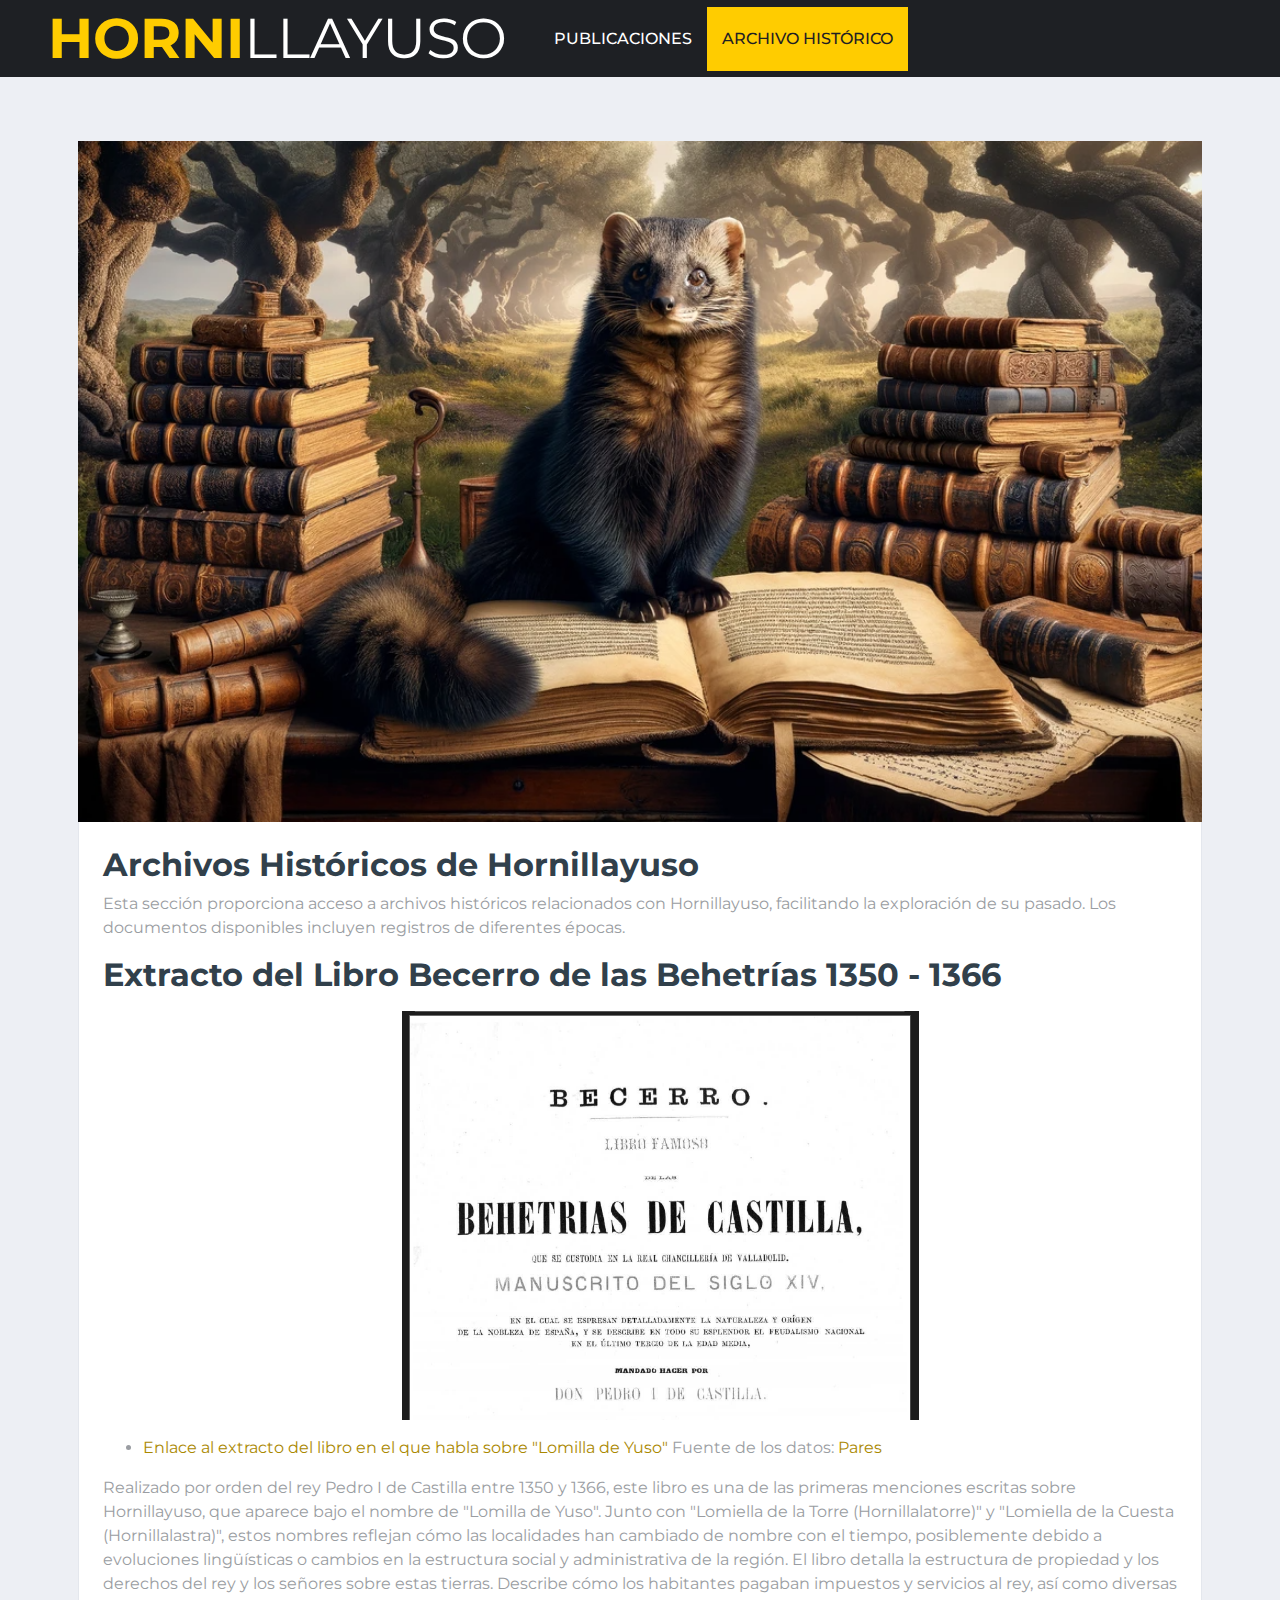
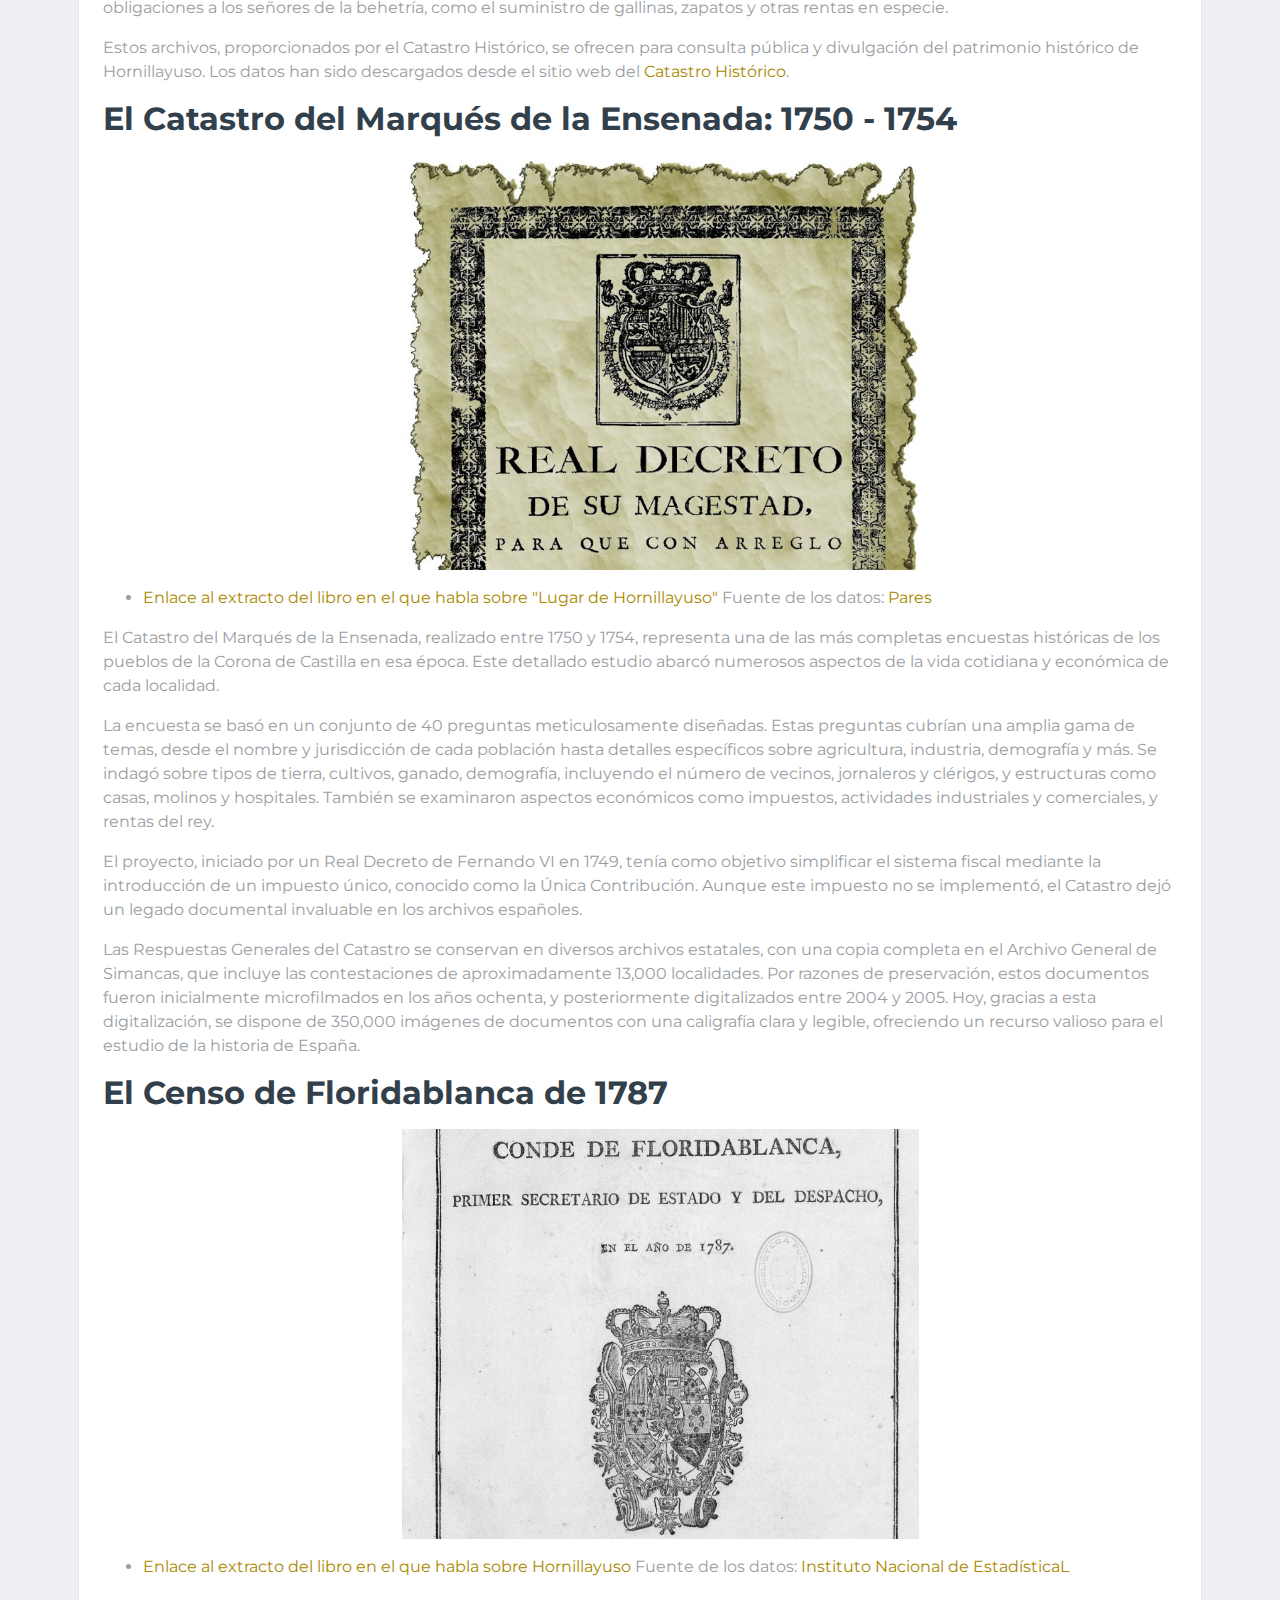
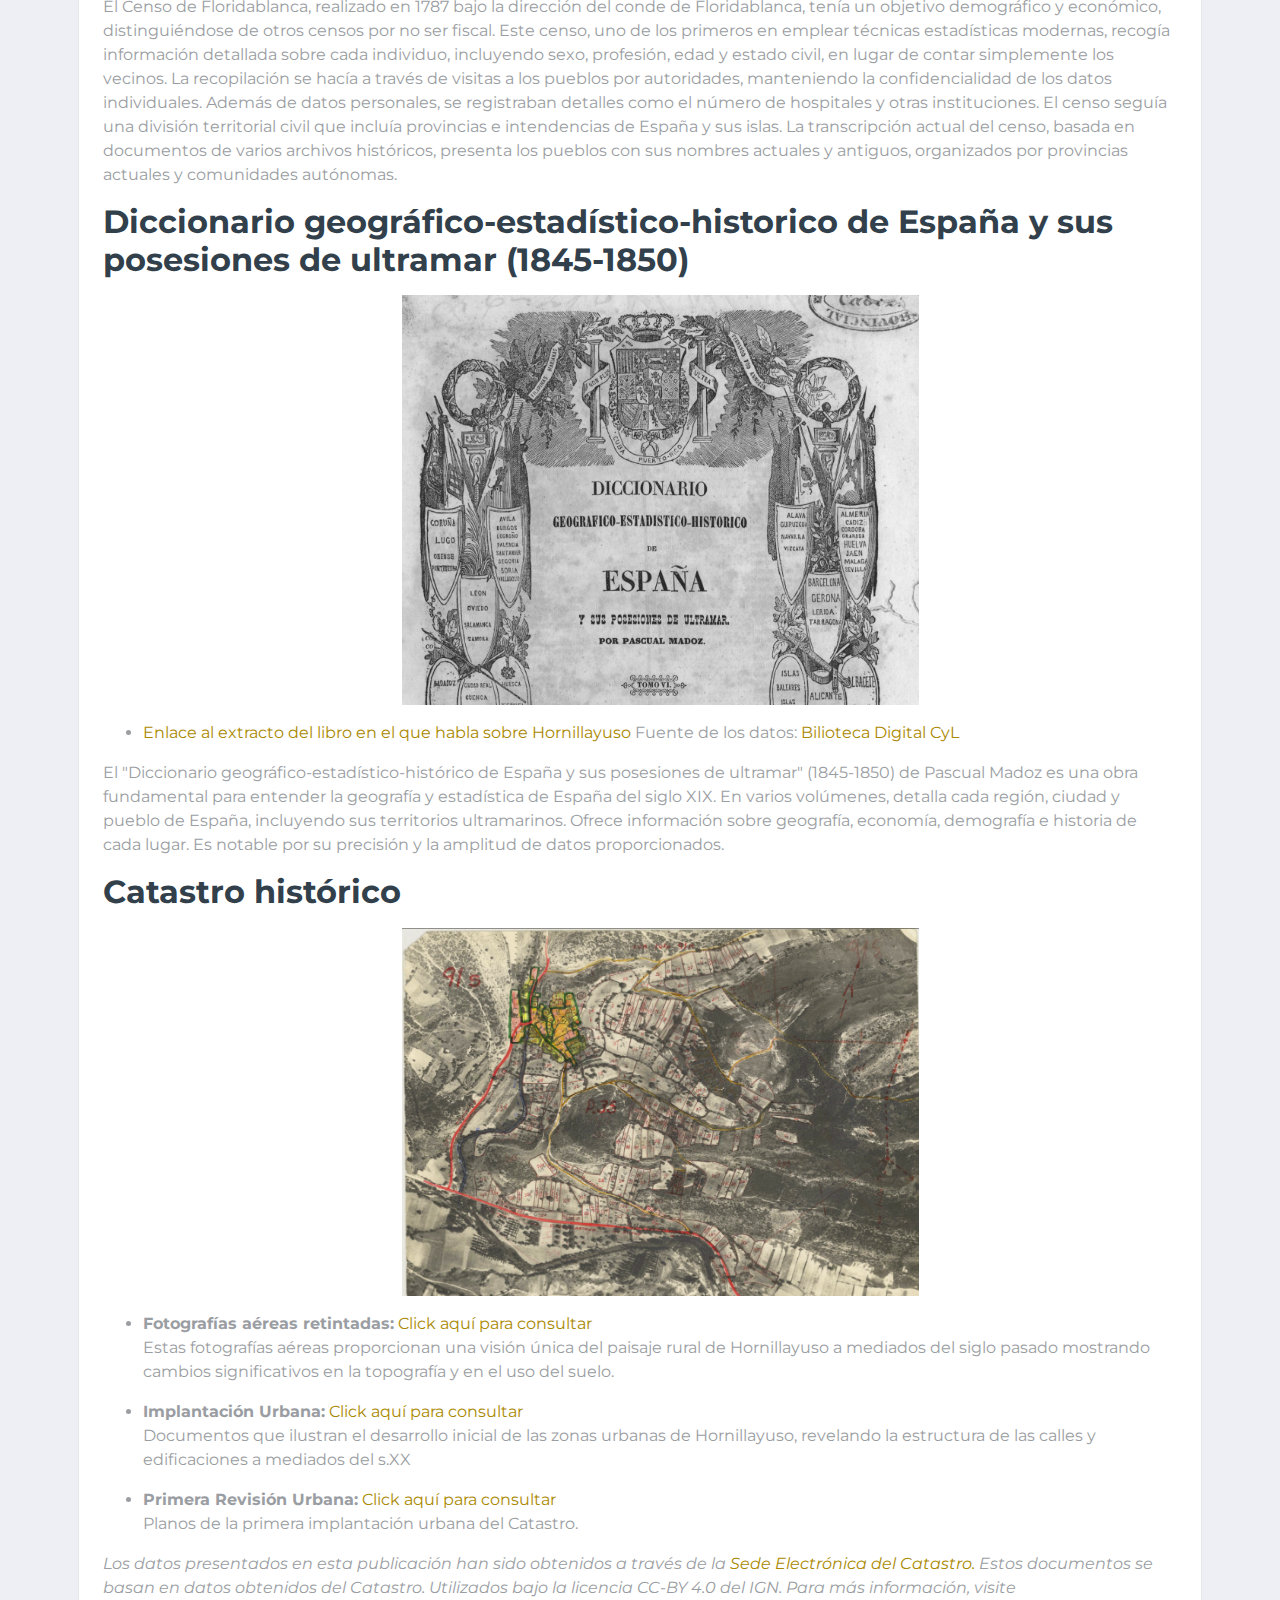
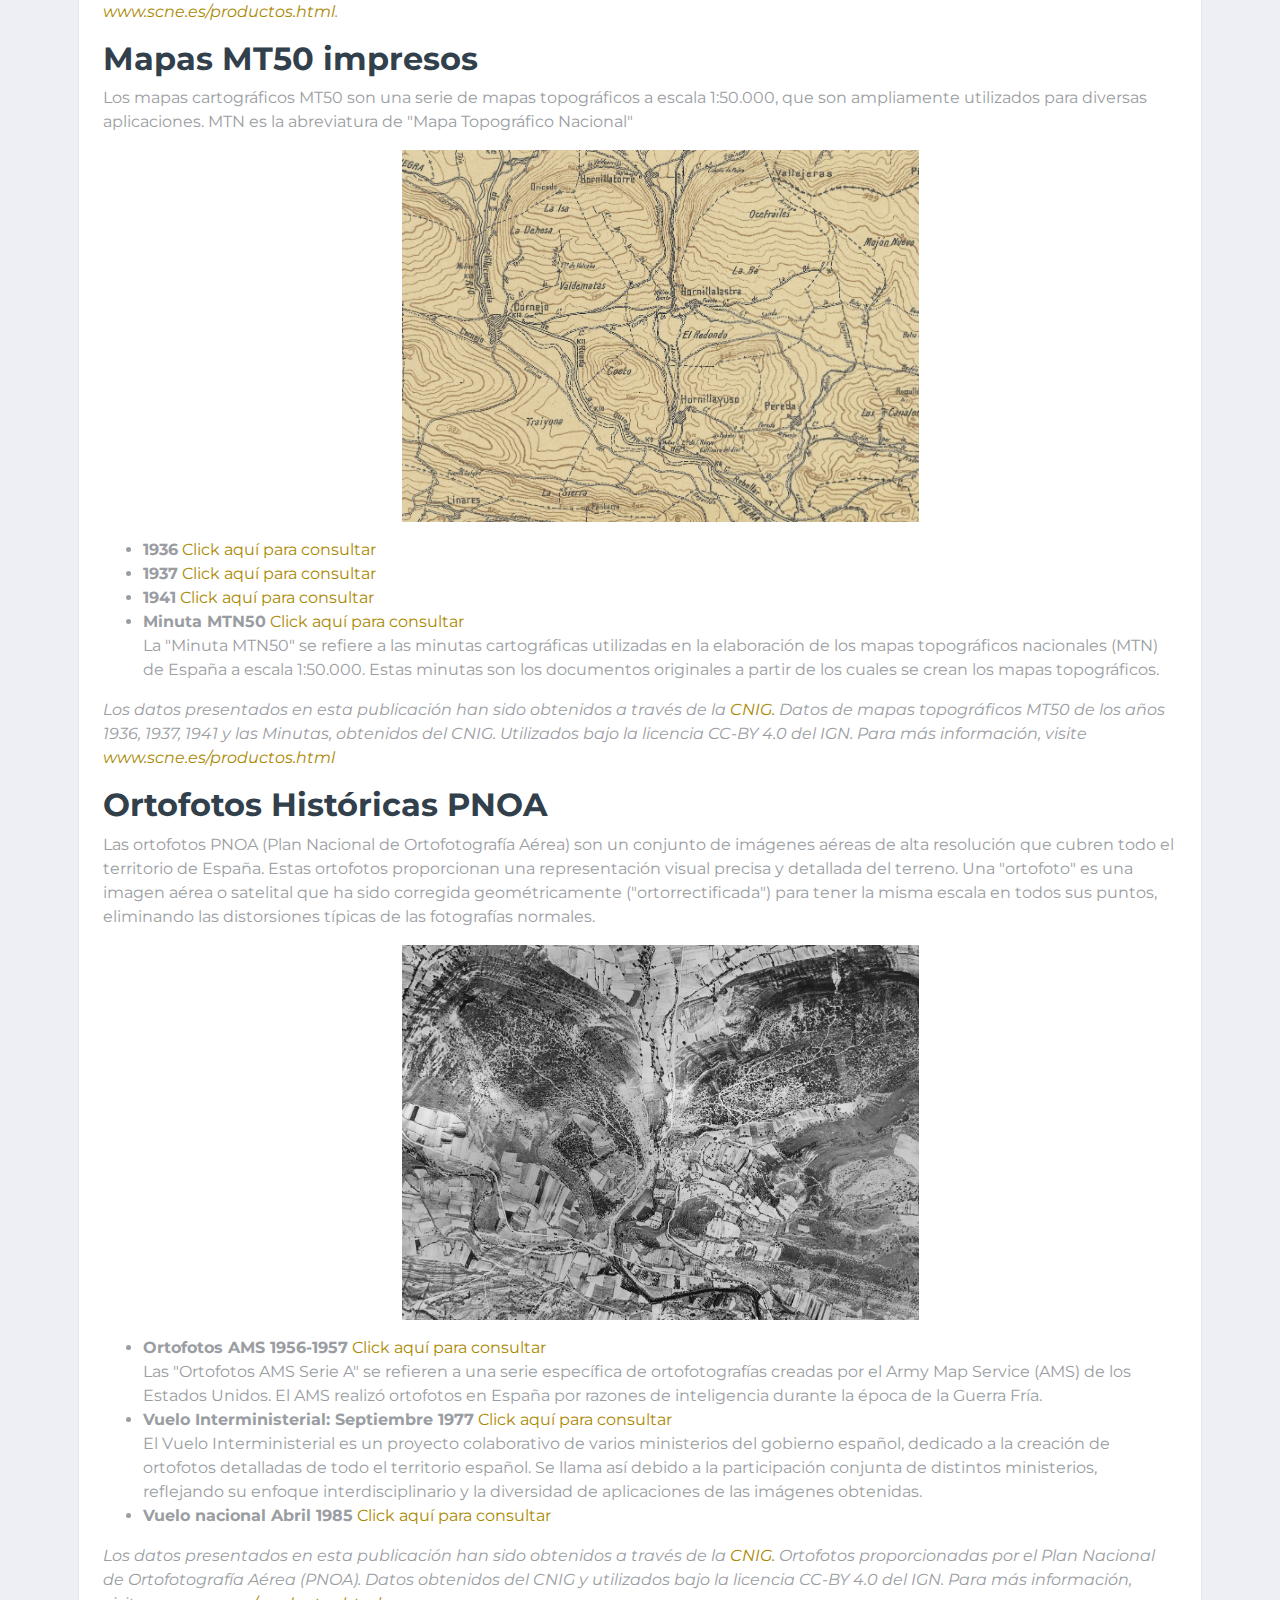
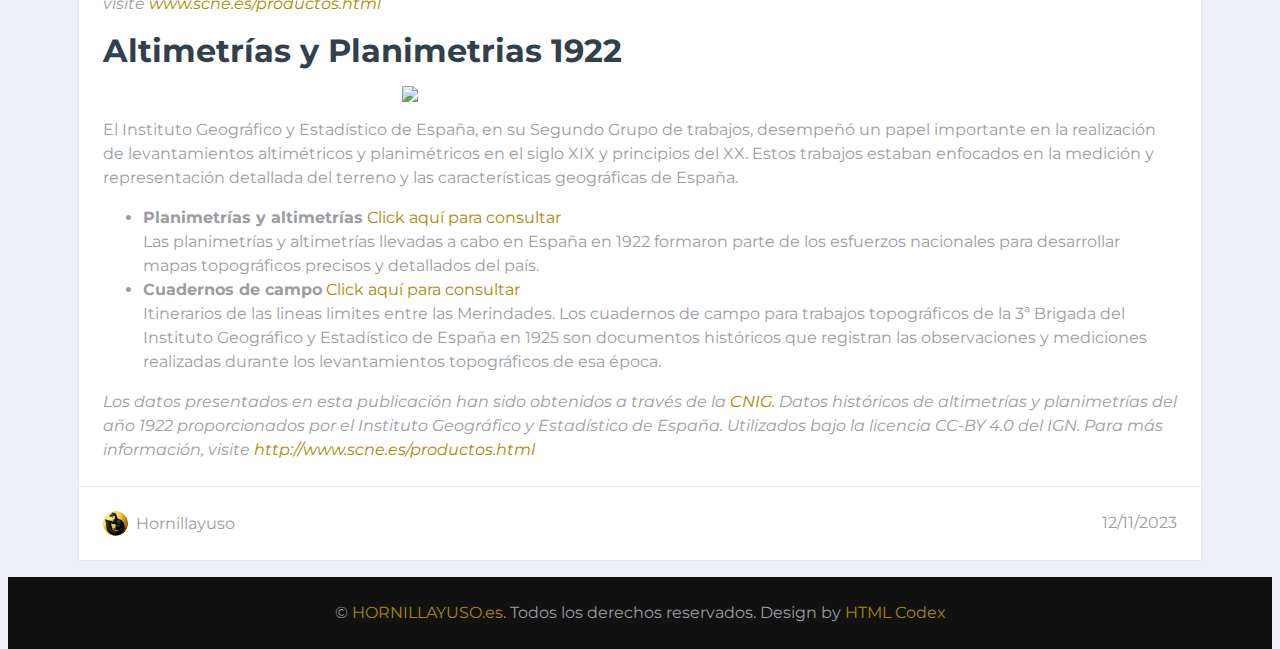
==== commit 956fc588: "fix referencias" ====
--- a/archivo-historico.html
+++ b/archivo-historico.html
@@ -278,12 +278,11 @@
                                     <i>Los datos presentados en esta publicación han sido obtenidos a
                                         través de la
                                         <a href="https://www.sedecatastro.gob.es/DescargaDatos/SecDescargaCartoHistorica.aspx"
-                                            target="_blank">Sede Electrónica del Catastro. </a> La información se
-                                        comparte
-                                        aquí con fines divulgativos. Este contenido busca ofrecer una perspectiva
-                                        enriquecedora y
-                                        educativa, basada en los recursos oficiales disponibles en la plataforma del
-                                        Catastro.
+                                            target="_blank">Sede Electrónica del Catastro. </a> Estos documentos se
+                                        basan en datos obtenidos del Catastro. Utilizados bajo la
+                                        licencia CC-BY 4.0 del IGN. Para más información, visite
+                                        <a href="http://www.scne.es/productos.html"
+                                            target="_blank">www.scne.es/productos.html</a>.
                                     </i>
                                 </p>
 
@@ -324,19 +323,17 @@
                                         elaboración de los mapas topográficos nacionales (MTN) de España a escala
                                         1:50.000. Estas minutas son los documentos originales a partir de los cuales se
                                         crean los mapas topográficos.
-
                                     </li>
                                 </ul>
                                 <p>
                                     <i>Los datos presentados en esta publicación han sido obtenidos a
                                         través de la
                                         <a href="https://centrodedescargas.cnig.es/CentroDescargas"
-                                            target="_blank">CNIG. </a> La información se
-                                        comparte
-                                        aquí con fines divulgativos. Este contenido busca ofrecer una perspectiva
-                                        enriquecedora y
-                                        educativa, basada en los recursos oficiales disponibles en la plataforma del
-                                        Catastro.
+                                            target="_blank">CNIG. </a> Datos de mapas topográficos MT50 de los años
+                                        1936, 1937, 1941 y las Minutas, obtenidos del CNIG.
+                                        Utilizados bajo la licencia CC-BY 4.0 del IGN. Para más información, visite <a
+                                            href="http://www.scne.es/productos.html"
+                                            target="_blank">www.scne.es/productos.html</a>
                                     </i>
                                 </p>
 
@@ -386,12 +383,11 @@
                                     <i>Los datos presentados en esta publicación han sido obtenidos a
                                         través de la
                                         <a href="https://centrodedescargas.cnig.es/CentroDescargas"
-                                            target="_blank">CNIG. </a> La información se
-                                        comparte
-                                        aquí con fines divulgativos. Este contenido busca ofrecer una perspectiva
-                                        enriquecedora y
-                                        educativa, basada en los recursos oficiales disponibles en la plataforma del
-                                        Catastro.
+                                            target="_blank">CNIG. </a> Ortofotos proporcionadas por el Plan Nacional de
+                                        Ortofotografía Aérea (PNOA). Datos obtenidos del CNIG y utilizados bajo la
+                                        licencia CC-BY 4.0 del IGN. Para más información, visite
+                                        <a href="http://www.scne.es/productos.html"
+                                            target="_blank">www.scne.es/productos.html</a>
                                     </i>
                                 </p>
 
@@ -447,19 +443,14 @@
                                 <i>Los datos presentados en esta publicación han sido obtenidos a
                                     través de la
                                     <a href="https://centrodedescargas.cnig.es/CentroDescargas" target="_blank">CNIG.
-                                    </a> La información se
-                                    comparte
-                                    aquí con fines divulgativos. Este contenido busca ofrecer una perspectiva
-                                    enriquecedora y
-                                    educativa, basada en los recursos oficiales disponibles en la plataforma del
-                                    Catastro.
+                                    </a> Datos históricos de altimetrías y planimetrías del año 1922 proporcionados por
+                                    el
+                                    Instituto Geográfico y Estadístico de España. Utilizados bajo la licencia CC-BY 4.0
+                                    del
+                                    IGN. Para más información, visite
+                                    <a href="www.scne.es/productos.html"
+                                        target="_blank">http://www.scne.es/productos.html</a>
                                 </i>
-
-
-
-
-
-
                             </section>
                         </div>
 
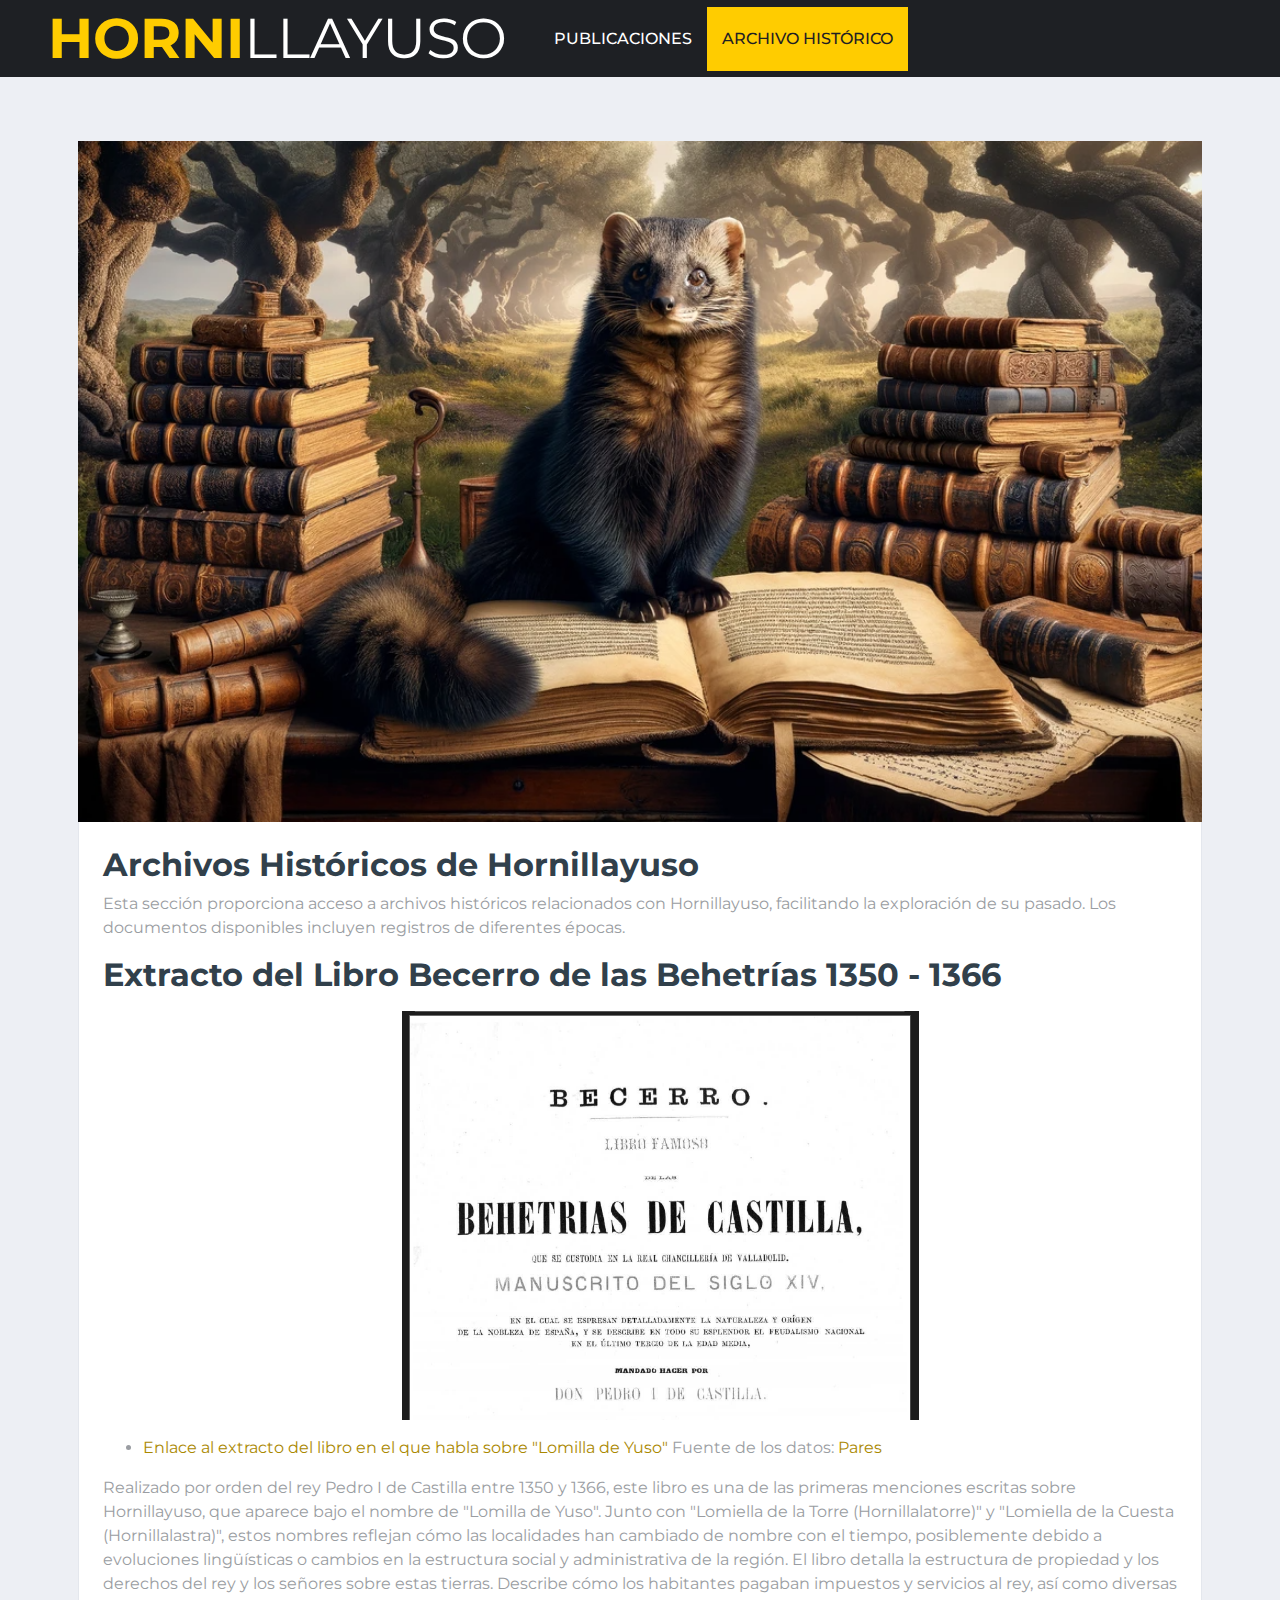
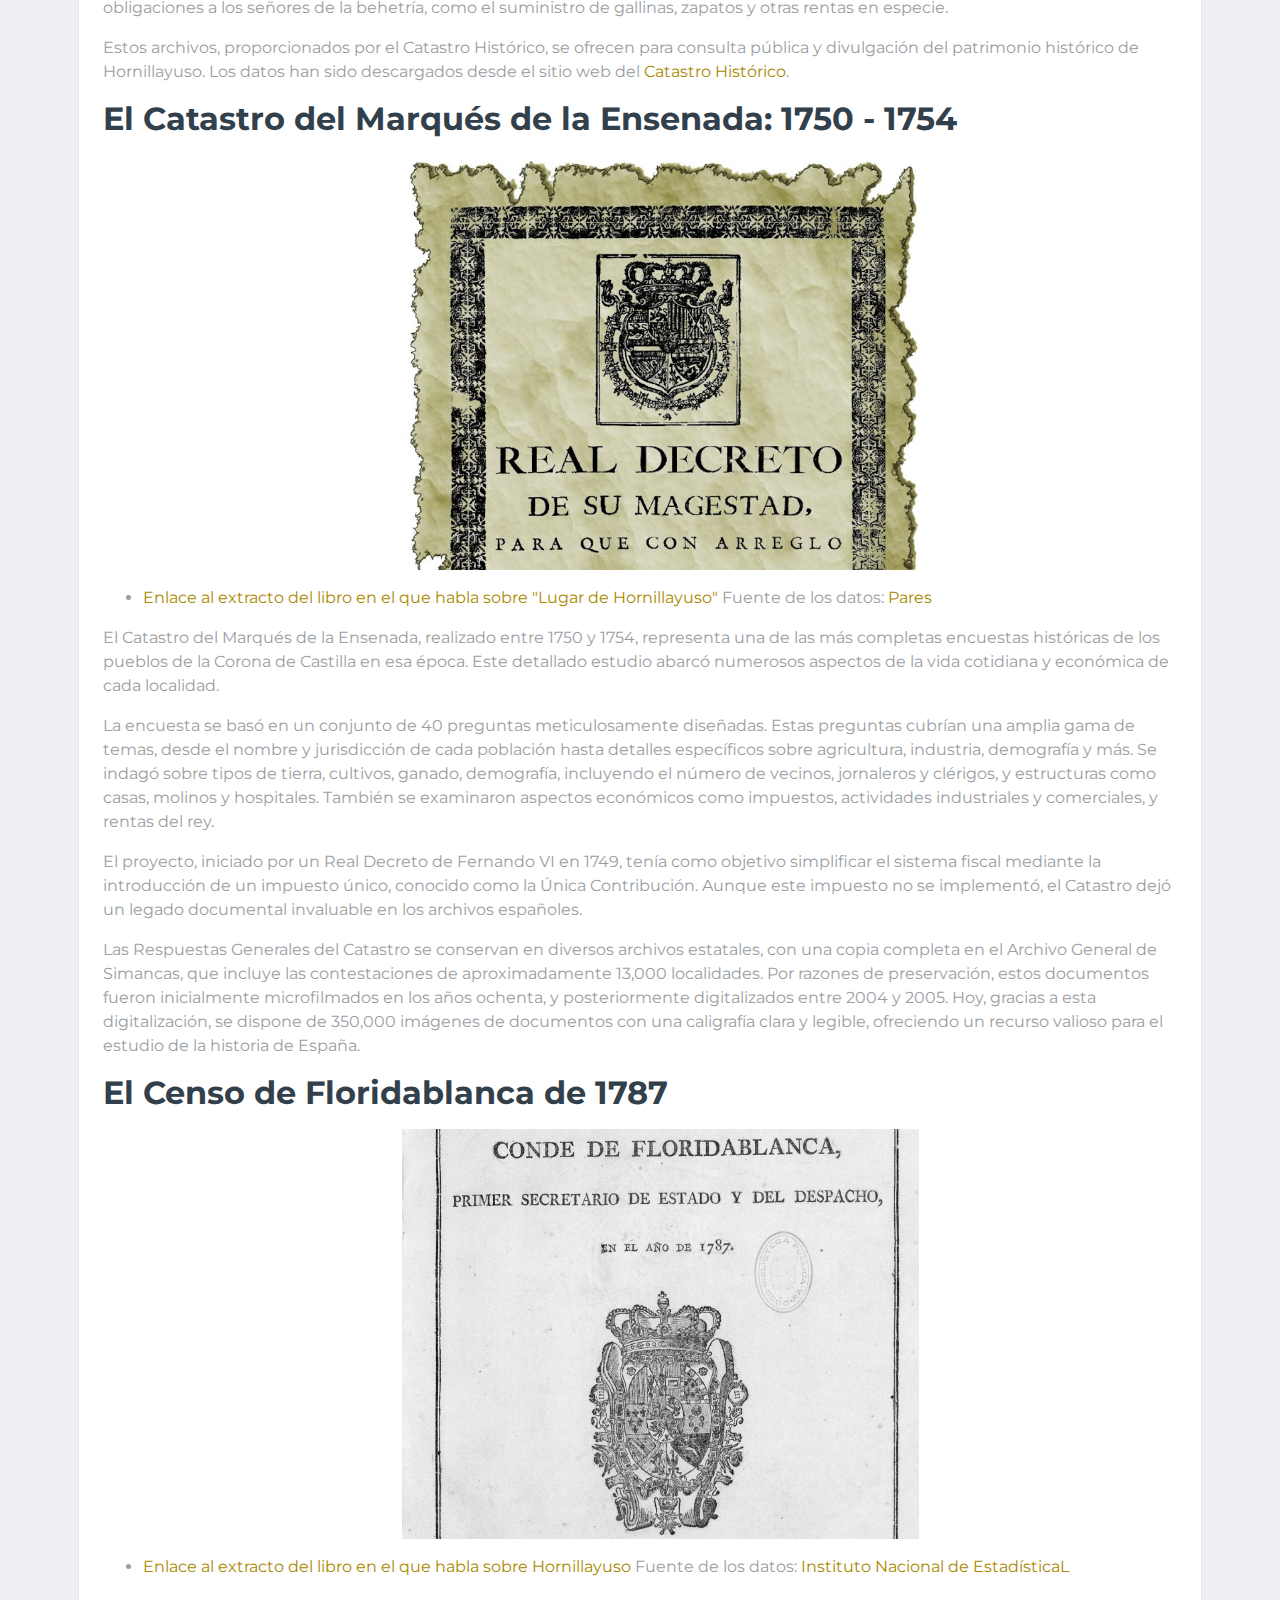
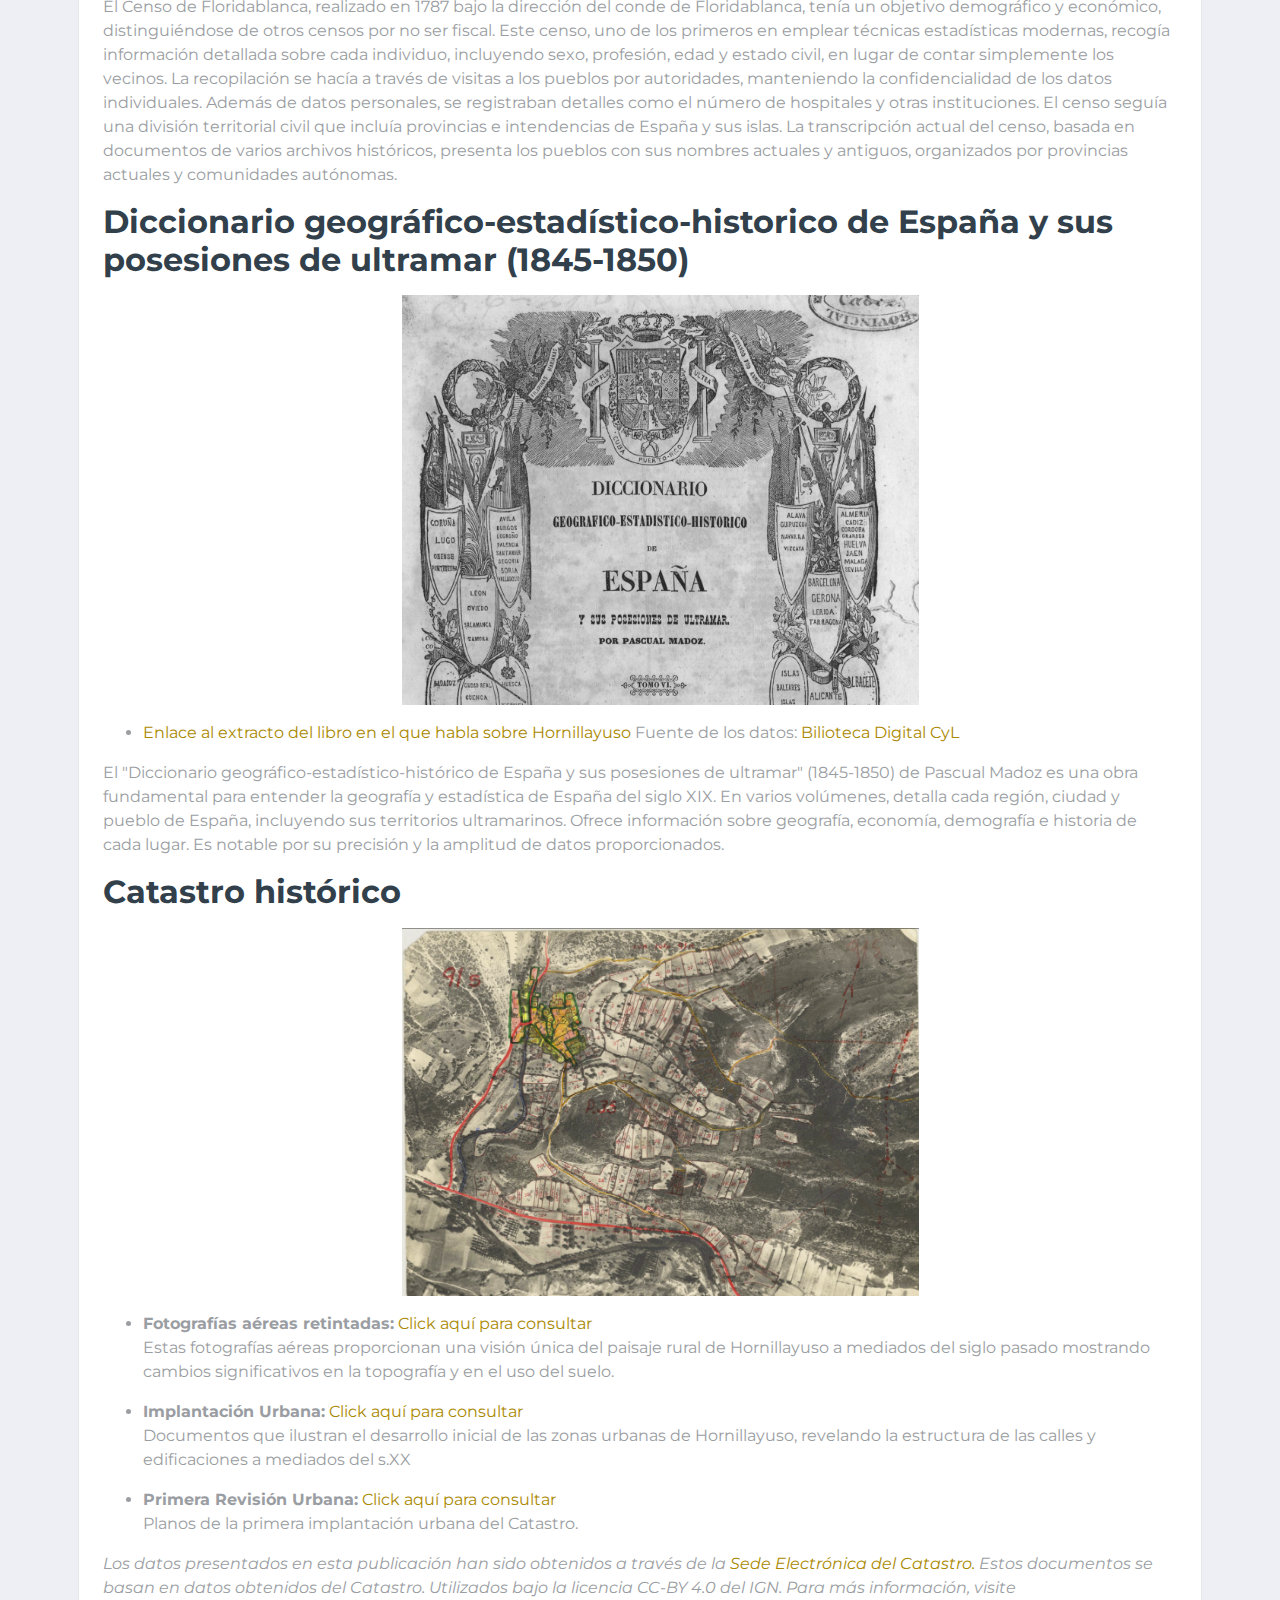
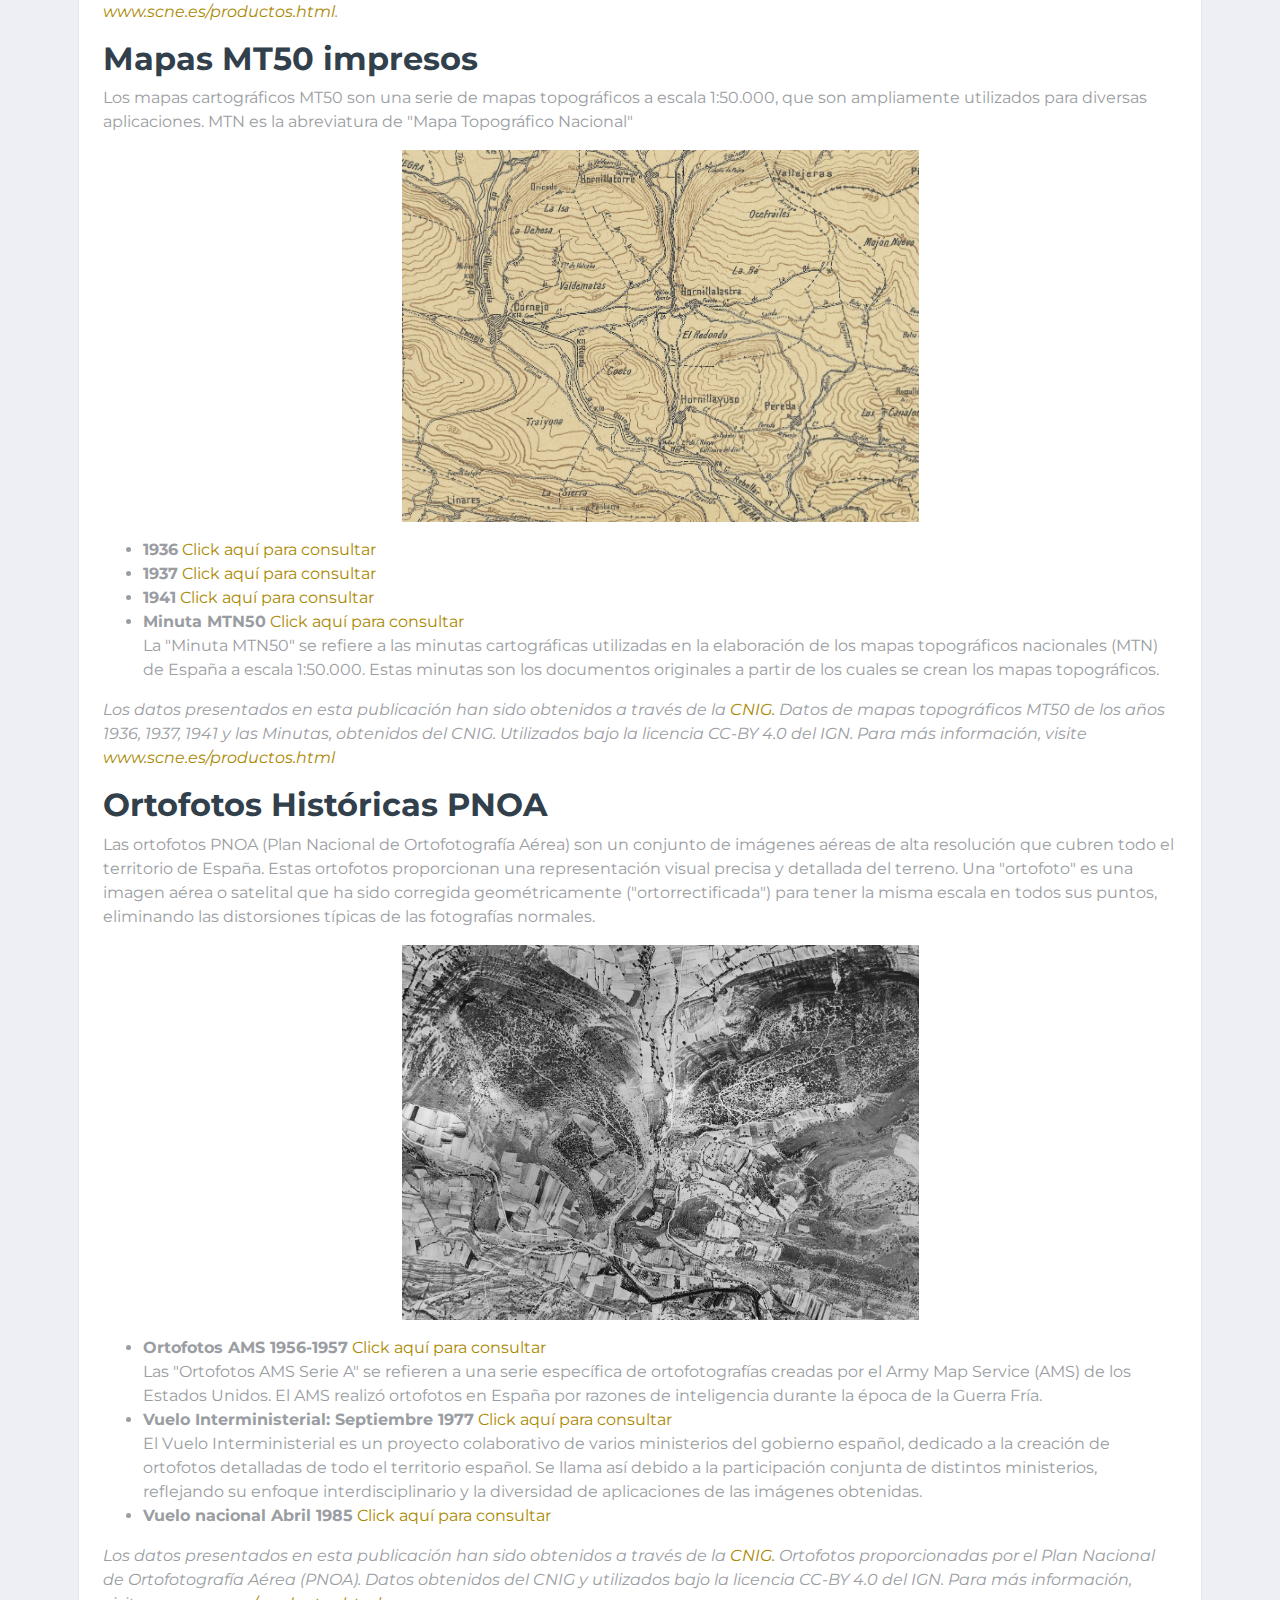
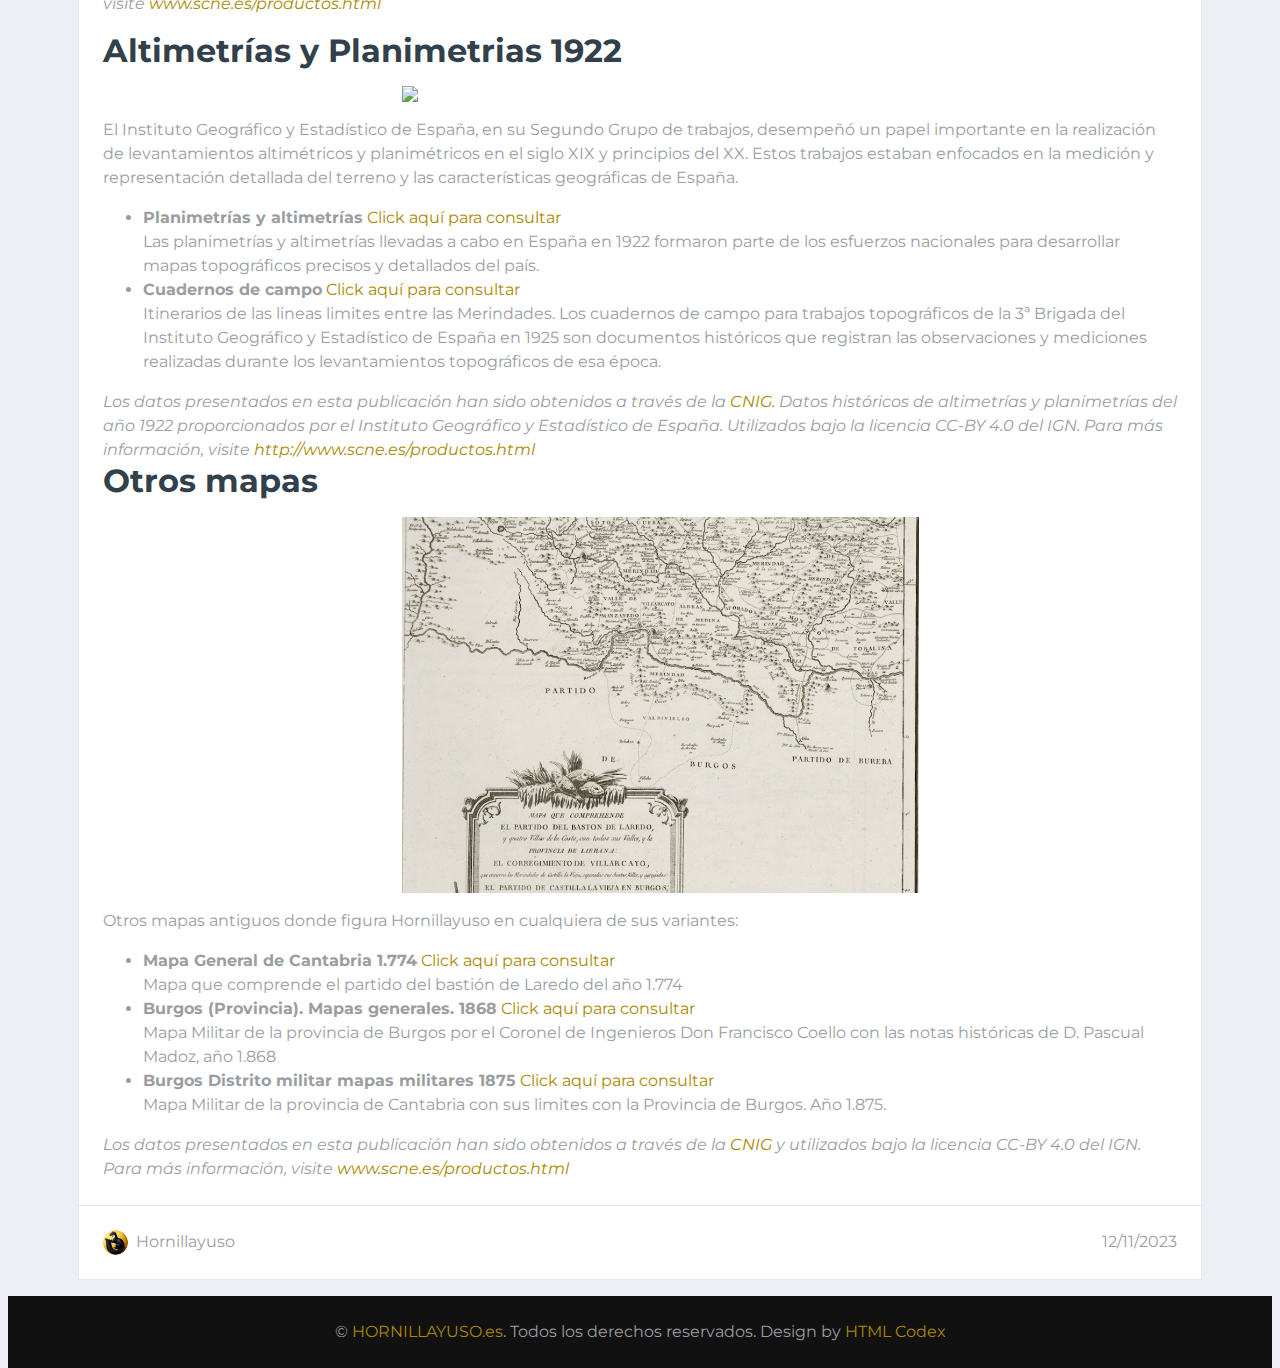
==== commit f21156e4: "otros mapas" ====
--- a/archivo-historico.html
+++ b/archivo-historico.html
@@ -451,6 +451,62 @@
                                     <a href="www.scne.es/productos.html"
                                         target="_blank">http://www.scne.es/productos.html</a>
                                 </i>
+
+                                <!-- ------------------ Otros Mapas -->
+                                <h2>Otros mapas</h2>
+                                <p>
+                                <ul>
+                                    <p>
+                                    <div style="display: flex; justify-content: center;">
+                                        <img class="img-fluid" src="img/archivo/mapacantabria.PNG"
+                                            style="object-fit: cover; width: 50%;">
+                                    </div>
+                                    </p>
+                                </ul>
+
+                                </p>
+                                <p>Otros mapas antiguos donde figura Hornillayuso en cualquiera de sus variantes:</p>
+
+                                <ul>
+                                    <p>
+                                        <li>
+                                            <strong>Mapa General de Cantabria 1.774</strong> <a
+                                                href="https://drive.google.com/file/d/1jfWWVqrjFOhSpg_E_G-lGU1WtMx2N8tR/view?usp=drive_link"
+                                                target="_blank">Click aquí para
+                                                consultar</a><br>
+                                            Mapa que comprende el partido del bastión de Laredo del año 1.774
+
+                                        </li>
+                                        <li>
+                                            <strong>Burgos (Provincia). Mapas generales. 1868</strong> <a
+                                                href="https://drive.google.com/file/d/1P-fKbkq3SOo76wyNuSjQPAKe668U6PCh/view?usp=sharing"
+                                                target="_blank">Click aquí
+                                                para
+                                                consultar</a>
+                                            <br>
+                                            Mapa Militar de la provincia de Burgos por el Coronel de Ingenieros Don
+                                            Francisco Coello con las notas históricas de D. Pascual Madoz, año 1.868
+                                        </li>
+                                        <li>
+                                            <strong>Burgos Distrito militar mapas militares 1875</strong> <a
+                                                href="https://drive.google.com/file/d/1GouC4v3I1jVYIXFVrqxx21r6CmFiWBAb/view?usp=sharing"
+                                                target="_blank">Click aquí
+                                                para
+                                                consultar</a>
+                                            <br>
+                                            Mapa Militar de la provincia de Cantabria con sus limites con la Provincia de Burgos. Año 1.875.
+                                        </li>
+
+
+                                </ul>
+                                <i>Los datos presentados en esta publicación han sido obtenidos a
+                                    través de la
+                                    <a href="https://centrodedescargas.cnig.es/CentroDescargas"
+                                        target="_blank">CNIG</a> y utilizados bajo la
+                                    licencia CC-BY 4.0 del IGN. Para más información, visite
+                                    <a href="http://www.scne.es/productos.html"
+                                        target="_blank">www.scne.es/productos.html</a>
+                                </i>
                             </section>
                         </div>
 
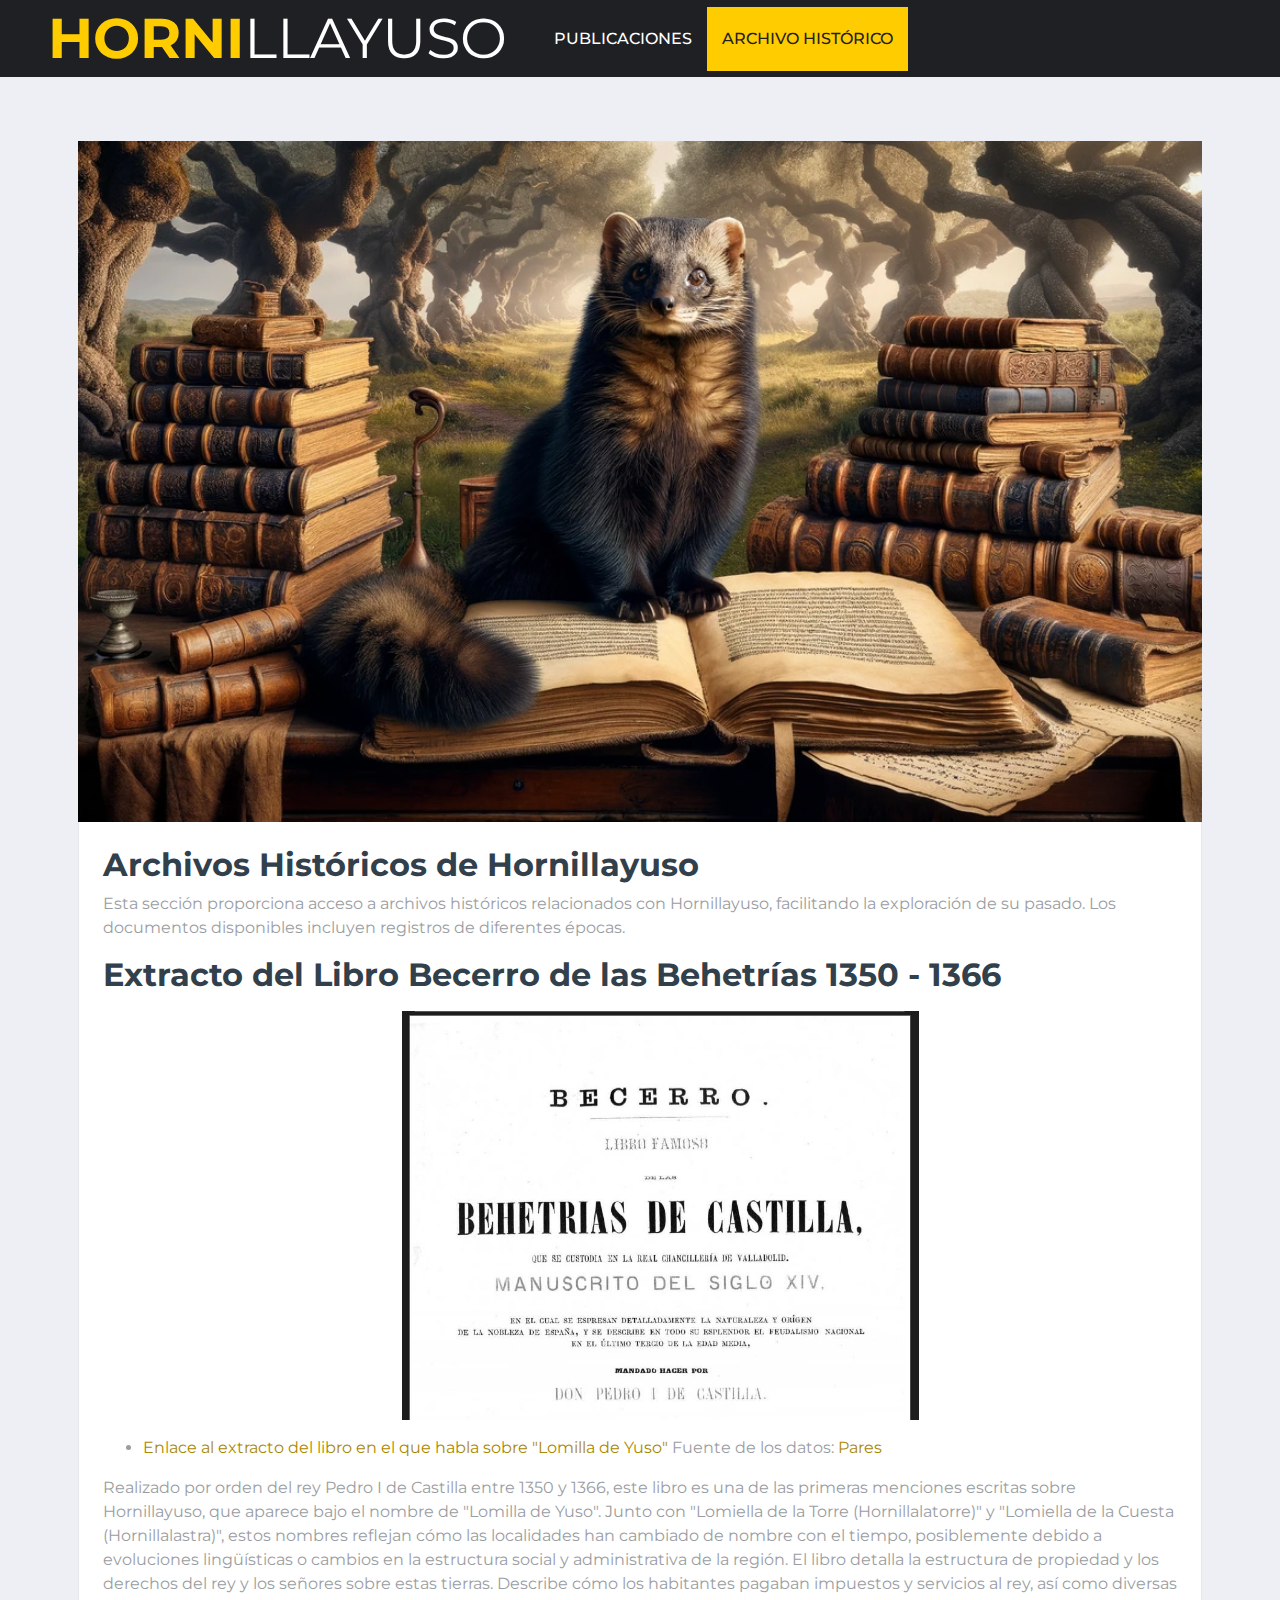
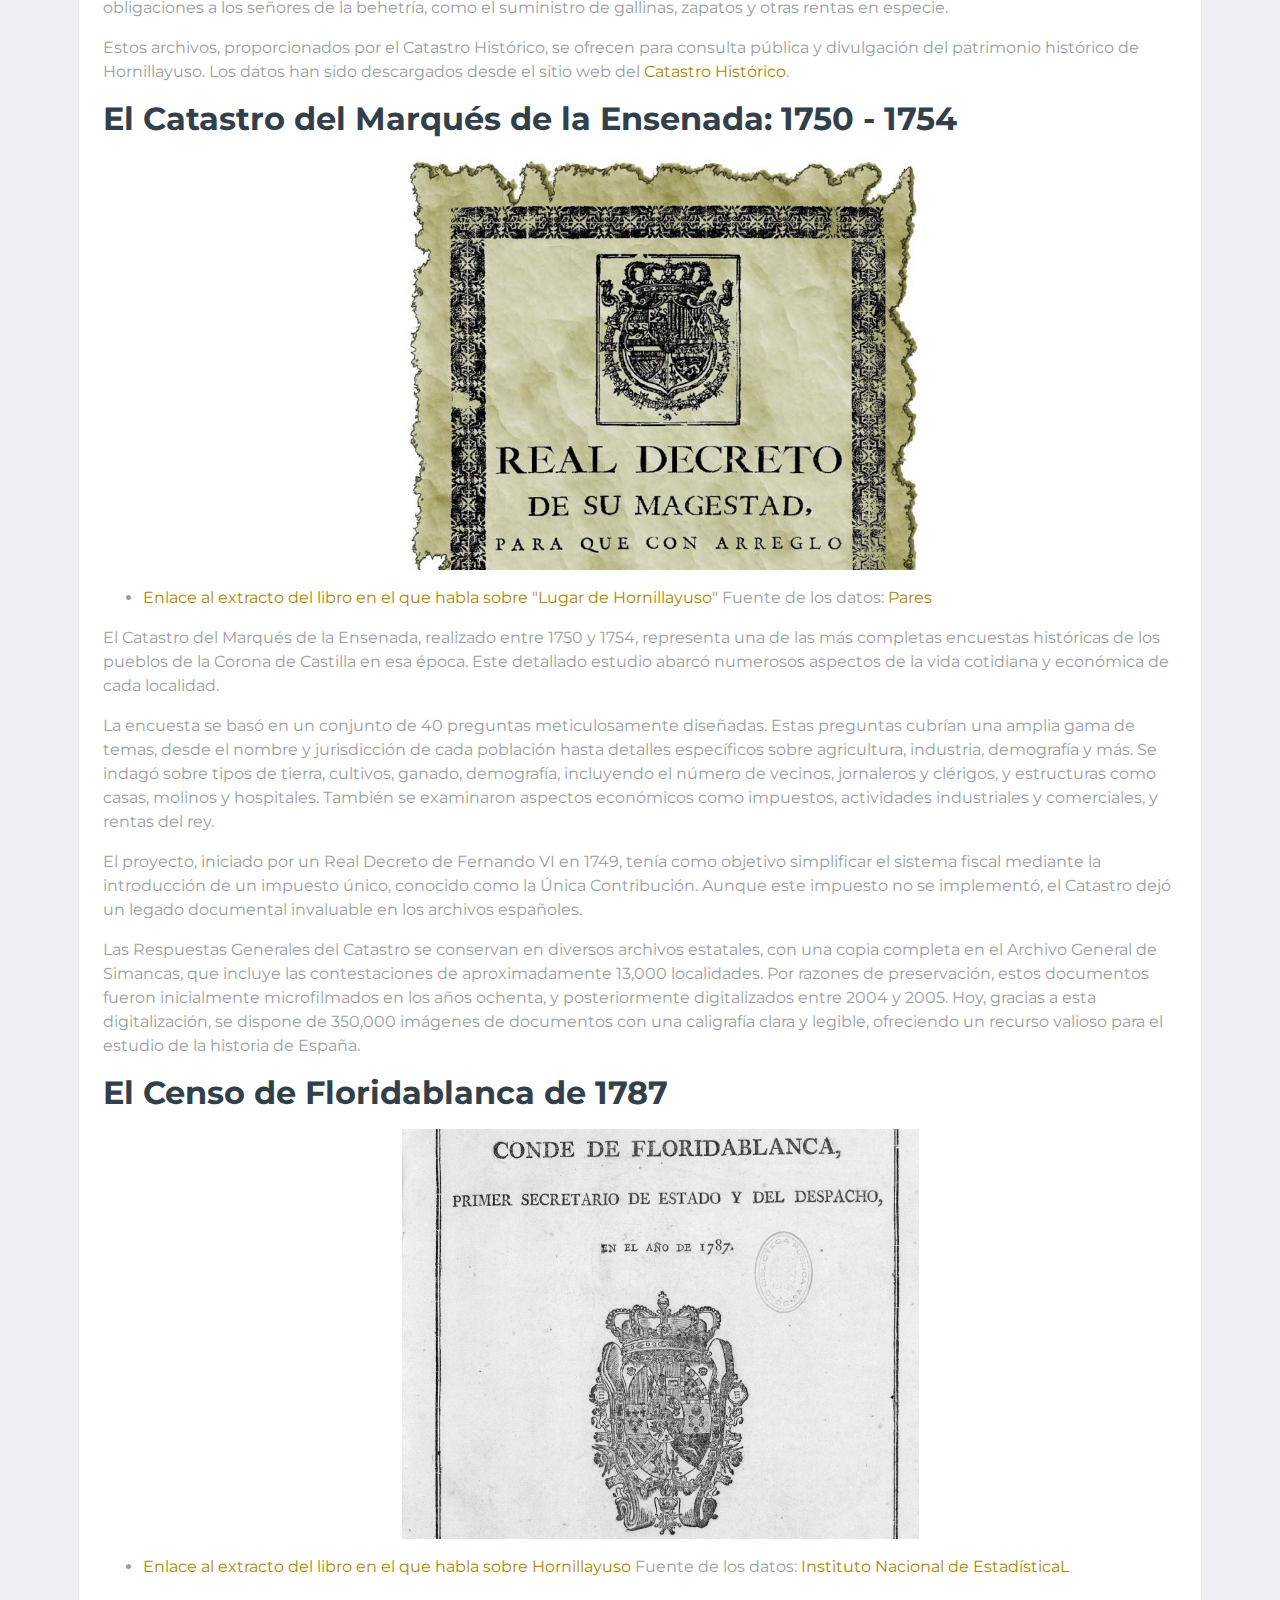
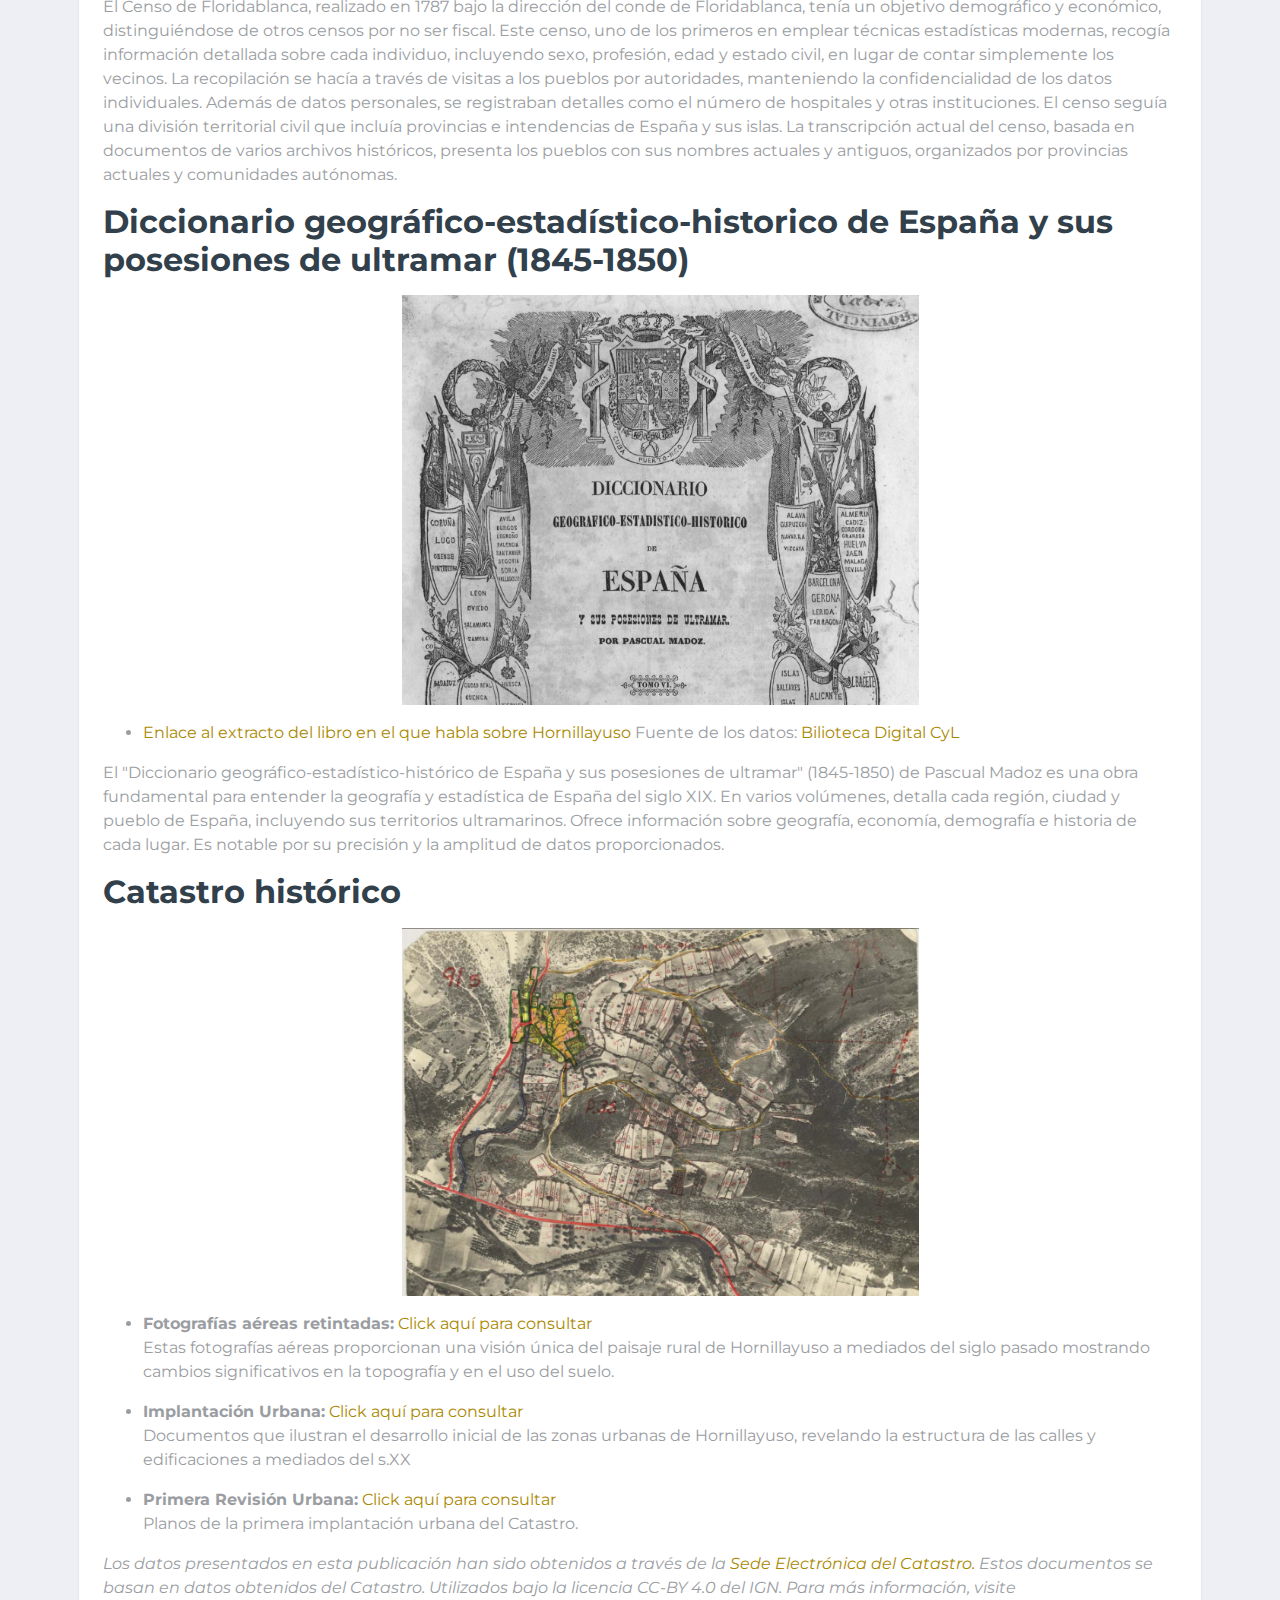
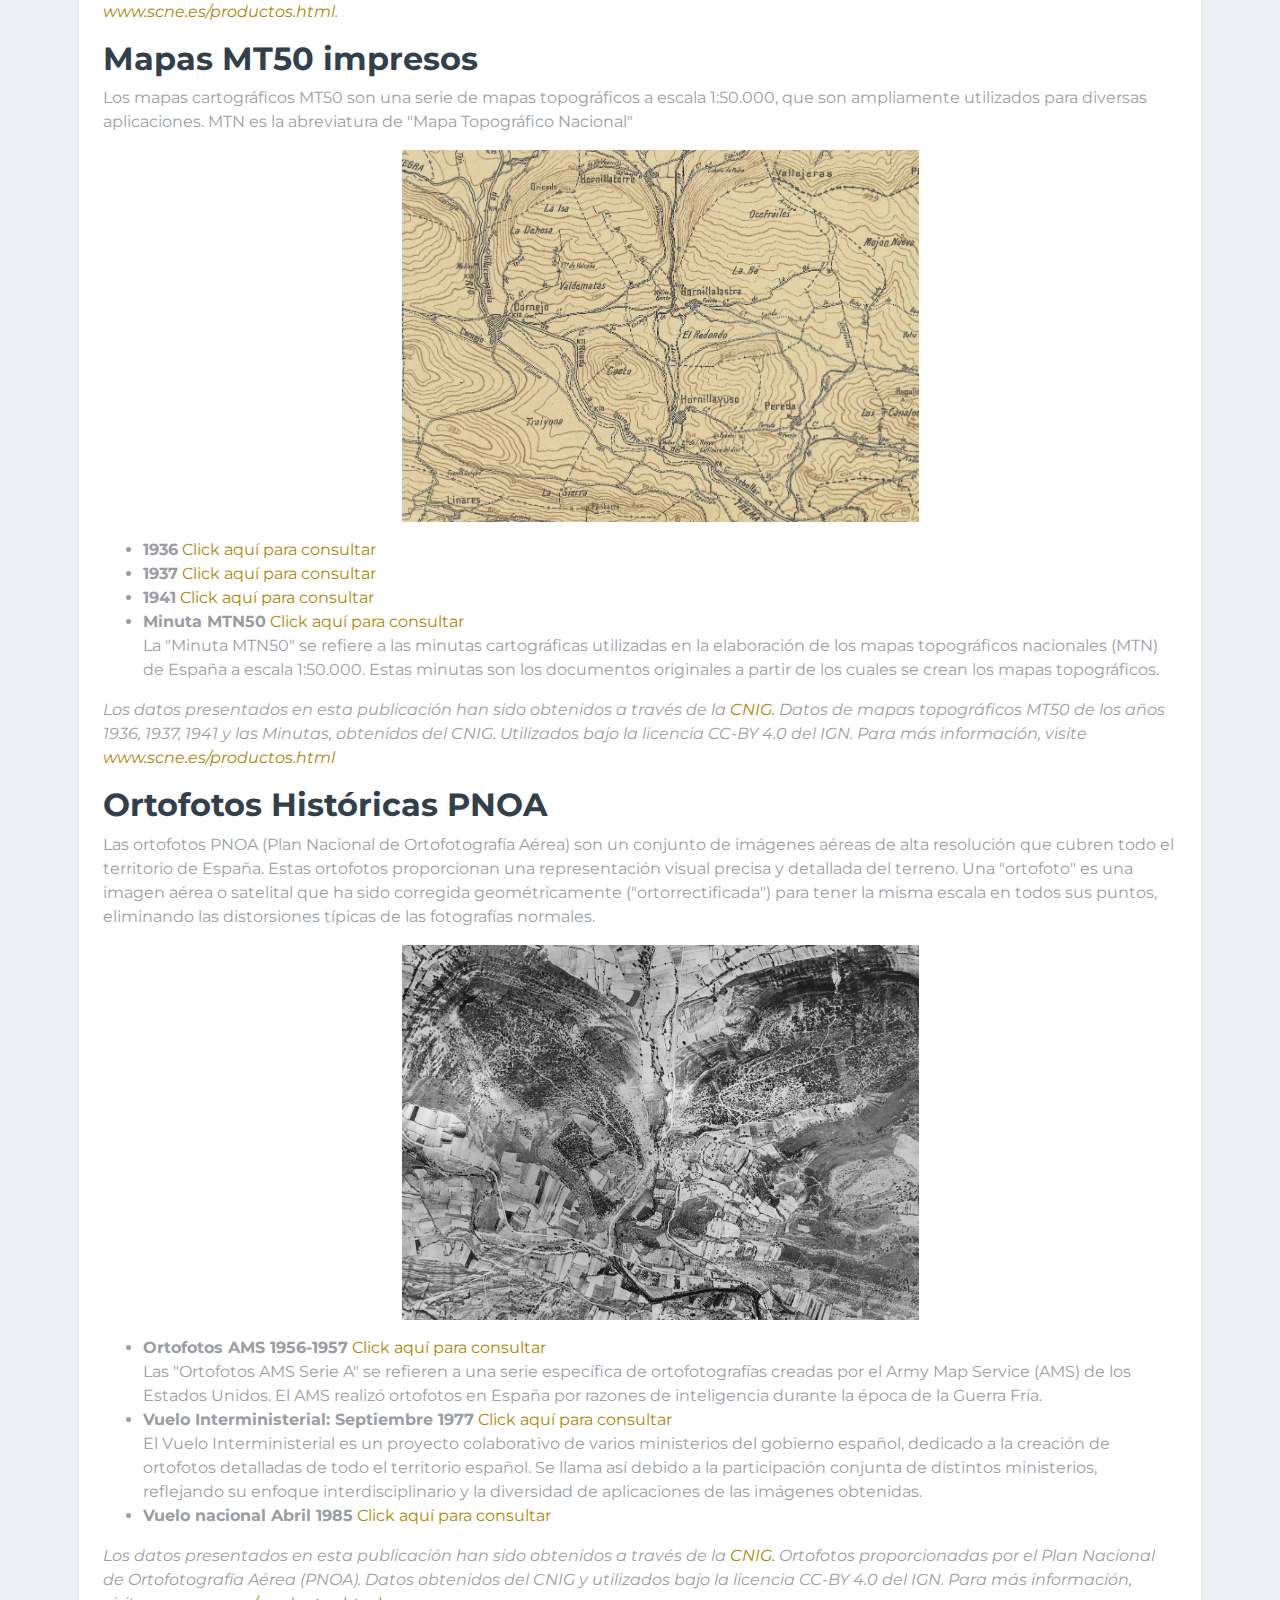
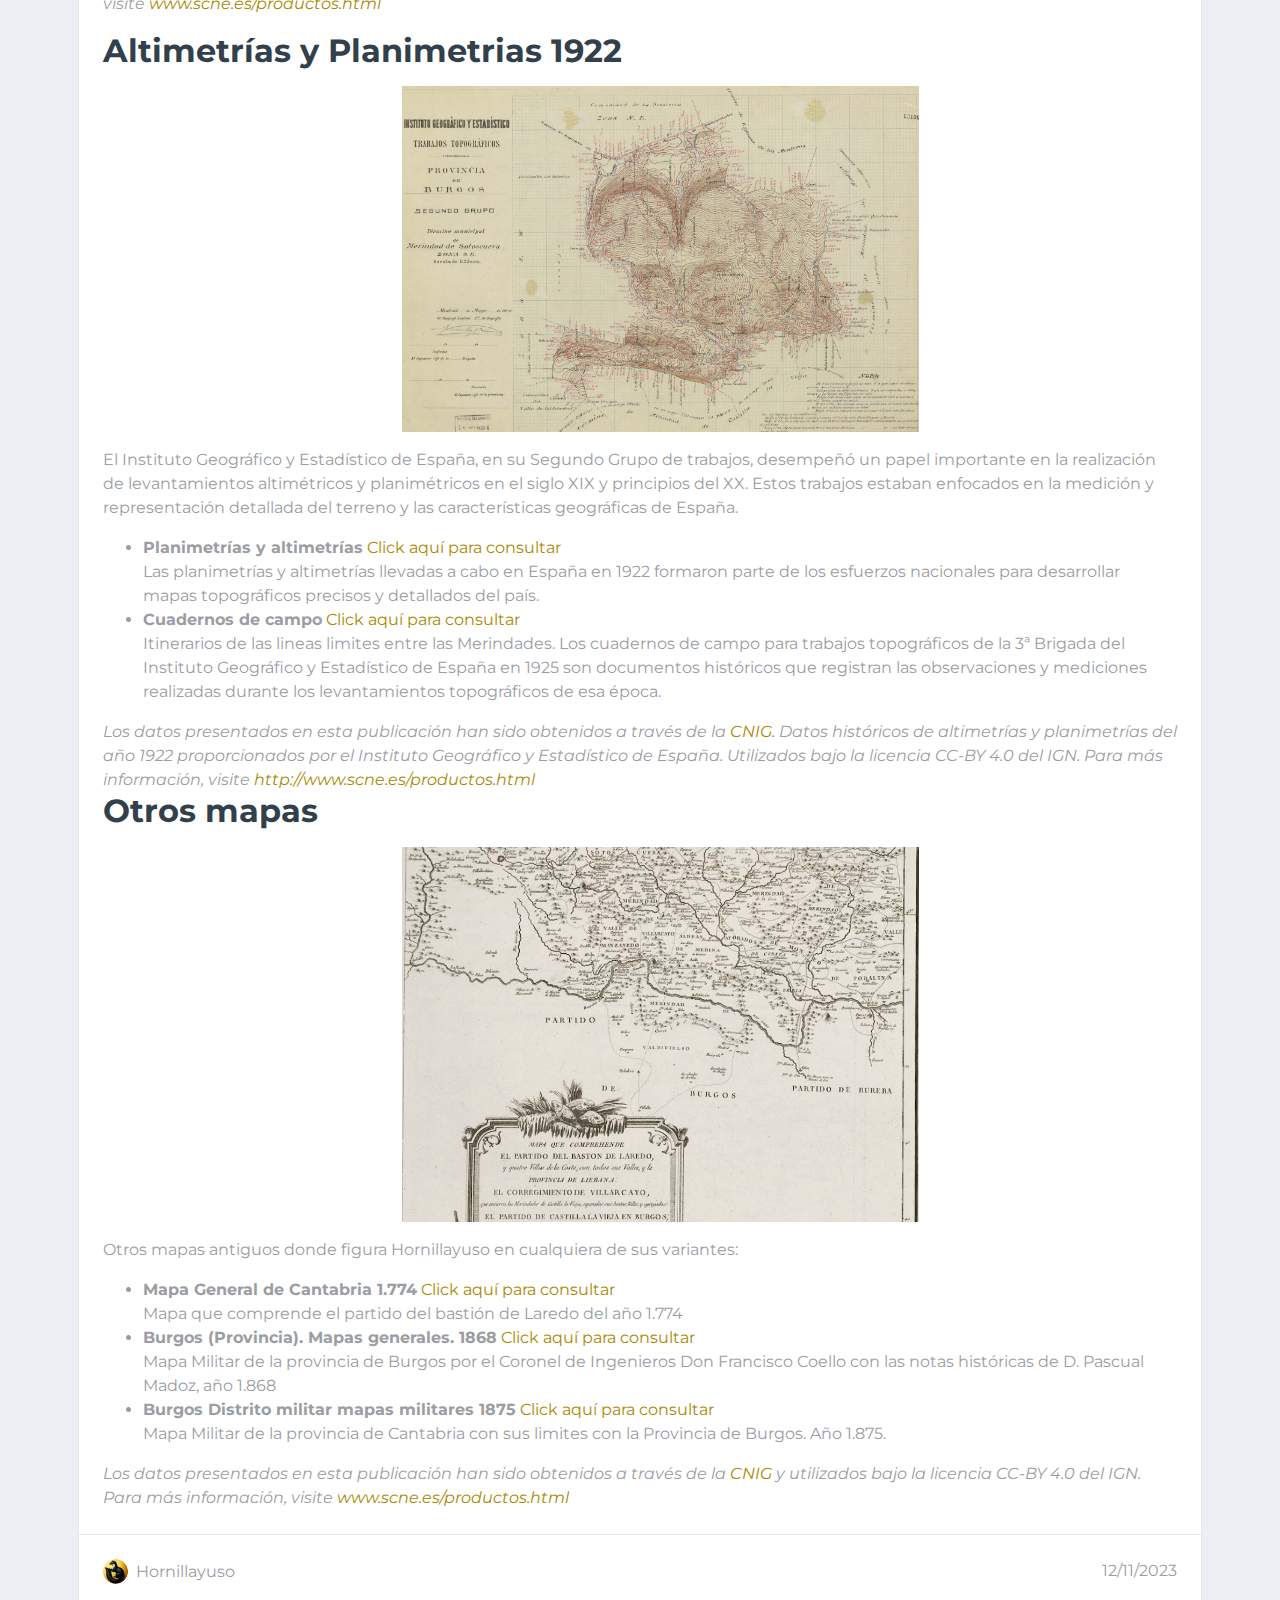
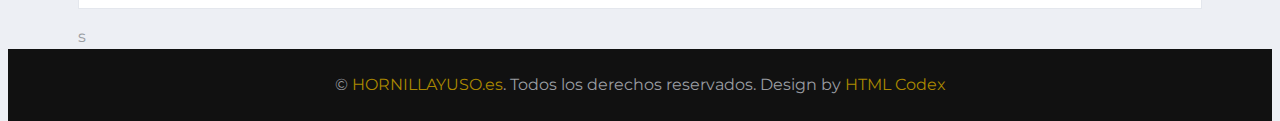
==== commit b502ca0a: "fix tamanyo fotos" ====
--- a/archivo-historico.html
+++ b/archivo-historico.html
@@ -96,7 +96,7 @@
                                 <ul>
                                     <p>
                                     <div style="display: flex; justify-content: center;">
-                                        <img class="img-fluid" src="img/archivo/librobecerro.PNG"
+                                        <img class="img-fluid" src="img/archivo/librobecerro.jpg"
                                             style="object-fit: cover; width: 50%;">
                                     </div>
                                     </p>
@@ -135,7 +135,7 @@
                                 <ul>
                                     <p>
                                     <div style="display: flex; justify-content: center;">
-                                        <img class="img-fluid" src="img/archivo/catastro.PNG"
+                                        <img class="img-fluid" src="img/archivo/catastroportada.jpg"
                                             style="object-fit: cover; width: 50%;">
                                     </div>
                                     </p>
@@ -179,7 +179,7 @@
                                 <ul>
                                     <p>
                                     <div style="display: flex; justify-content: center;">
-                                        <img class="img-fluid" src="img/archivo/floridablanca.jpg"
+                                        <img class="img-fluid" src="img/archivo/floridablancaportada.jpg"
                                             style="object-fit: cover; width: 50%;">
                                     </div>
                                     </p>
@@ -218,7 +218,7 @@
                                 <ul>
                                     <p>
                                     <div style="display: flex; justify-content: center;">
-                                        <img class="img-fluid" src="img/archivo/madoz.jpg"
+                                        <img class="img-fluid" src="img/archivo/madozportada.jpg"
                                             style="object-fit: cover; width: 50%;">
                                     </div>
                                     </p>
@@ -246,7 +246,7 @@
                                 <ul>
                                     <p>
                                     <div style="display: flex; justify-content: center;">
-                                        <img class="img-fluid" src="img/archivo/fotografiaretintada.PNG"
+                                        <img class="img-fluid" src="img/archivo/fotografiaretintada.jpg"
                                             style="object-fit: cover; width: 50%;">
                                     </div>
                                     </p>
@@ -294,7 +294,7 @@
                                 <ul>
                                     <p>
                                     <div style="display: flex; justify-content: center;">
-                                        <img class="img-fluid" src="img/archivo/MT50.PNG"
+                                        <img class="img-fluid" src="img/archivo/MT50.jpg"
                                             style="object-fit: cover; width: 50%;">
                                     </div>
                                     </p>
@@ -348,7 +348,7 @@
                                 <ul>
                                     <p>
                                     <div style="display: flex; justify-content: center;">
-                                        <img class="img-fluid" src="img/archivo/ortofoto.PNG"
+                                        <img class="img-fluid" src="img/archivo/ortofoto.jpg"
                                             style="object-fit: cover; width: 50%;">
                                     </div>
                                     </p>
@@ -397,7 +397,7 @@
                                 <ul>
                                     <p>
                                     <div style="display: flex; justify-content: center;">
-                                        <img class="img-fluid" src="img/archivo/altimetria.PNG"
+                                        <img class="img-fluid" src="img/archivo/altimetria.jpg"
                                             style="object-fit: cover; width: 50%;">
                                     </div>
                                     </p>
@@ -458,7 +458,7 @@
                                 <ul>
                                     <p>
                                     <div style="display: flex; justify-content: center;">
-                                        <img class="img-fluid" src="img/archivo/mapacantabria.PNG"
+                                        <img class="img-fluid" src="img/archivo/mapacantabria.jpg"
                                             style="object-fit: cover; width: 50%;">
                                     </div>
                                     </p>
@@ -520,11 +520,7 @@
 
                         </div>
                     </div>
-                    <!-- News Detail End -->
-
-
-
-
+                    <!-- News Detail End -->s
                 </div>
             </div>
         </div>
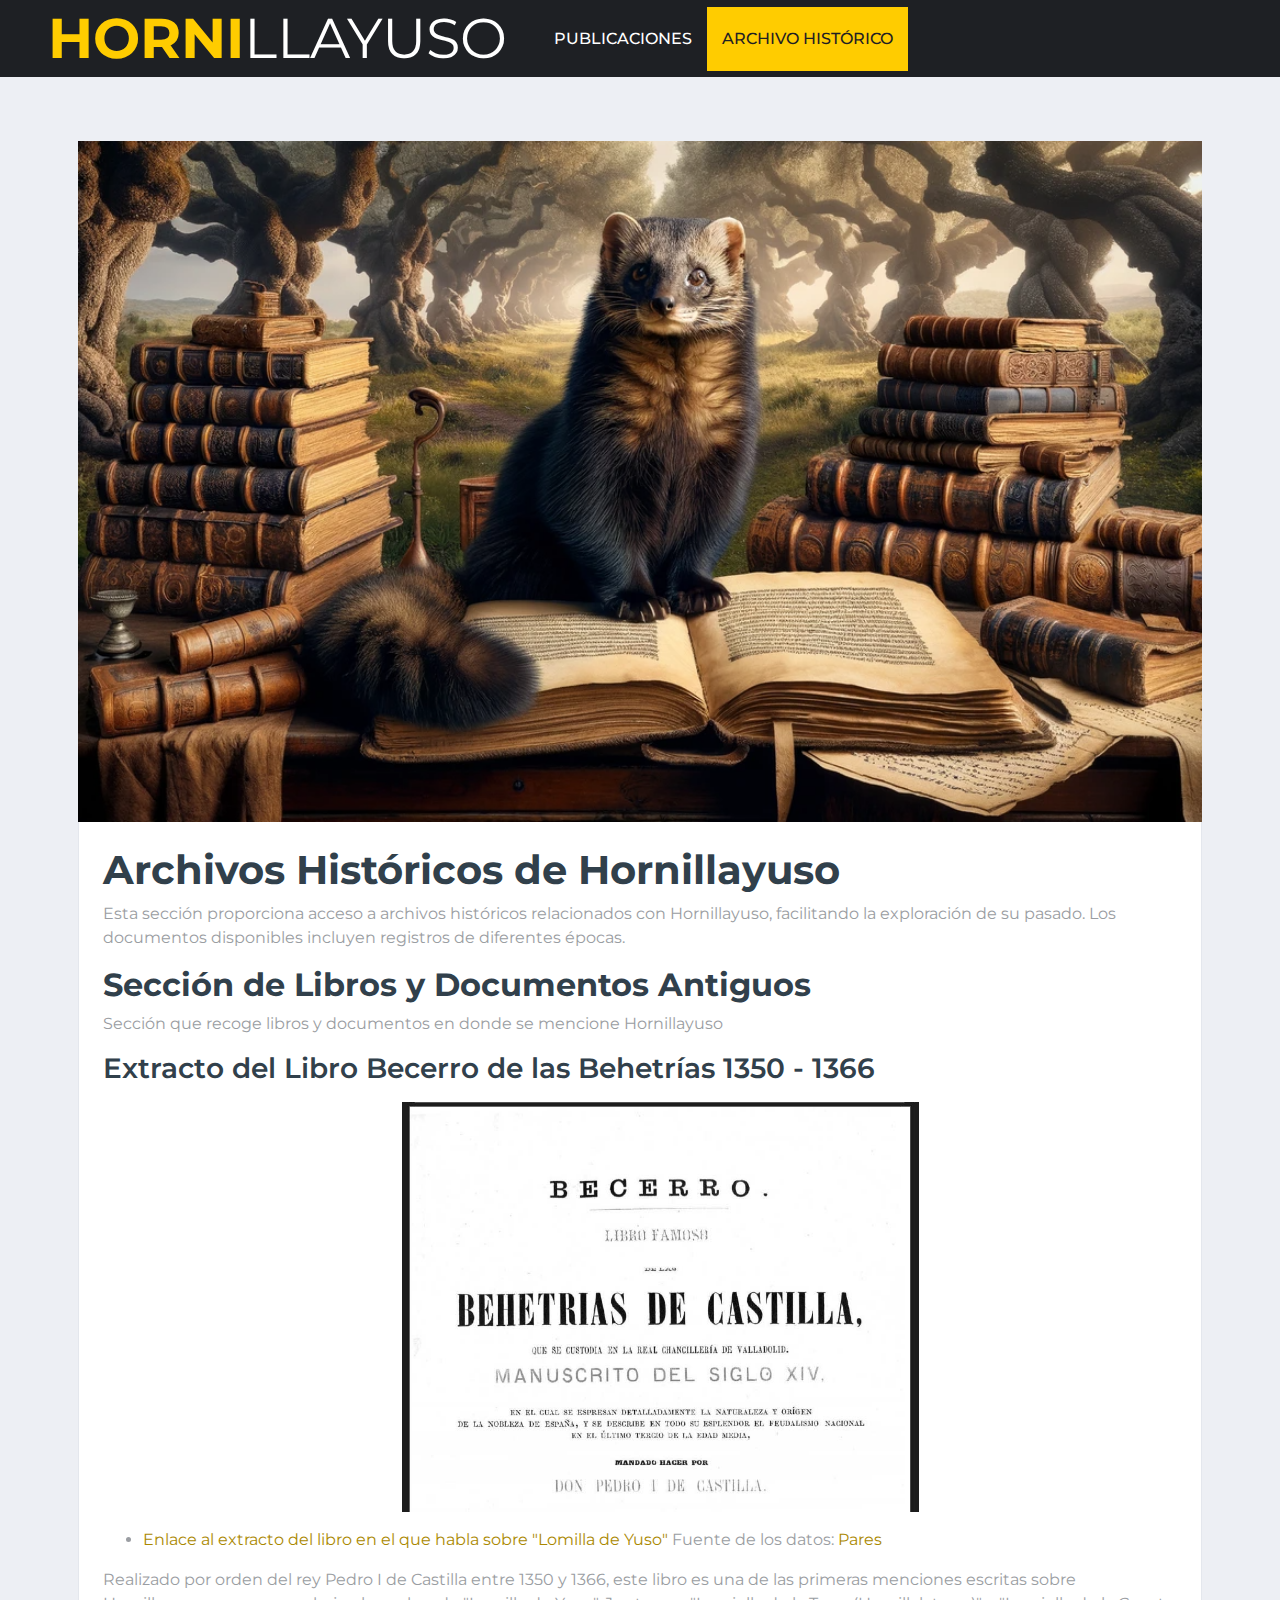
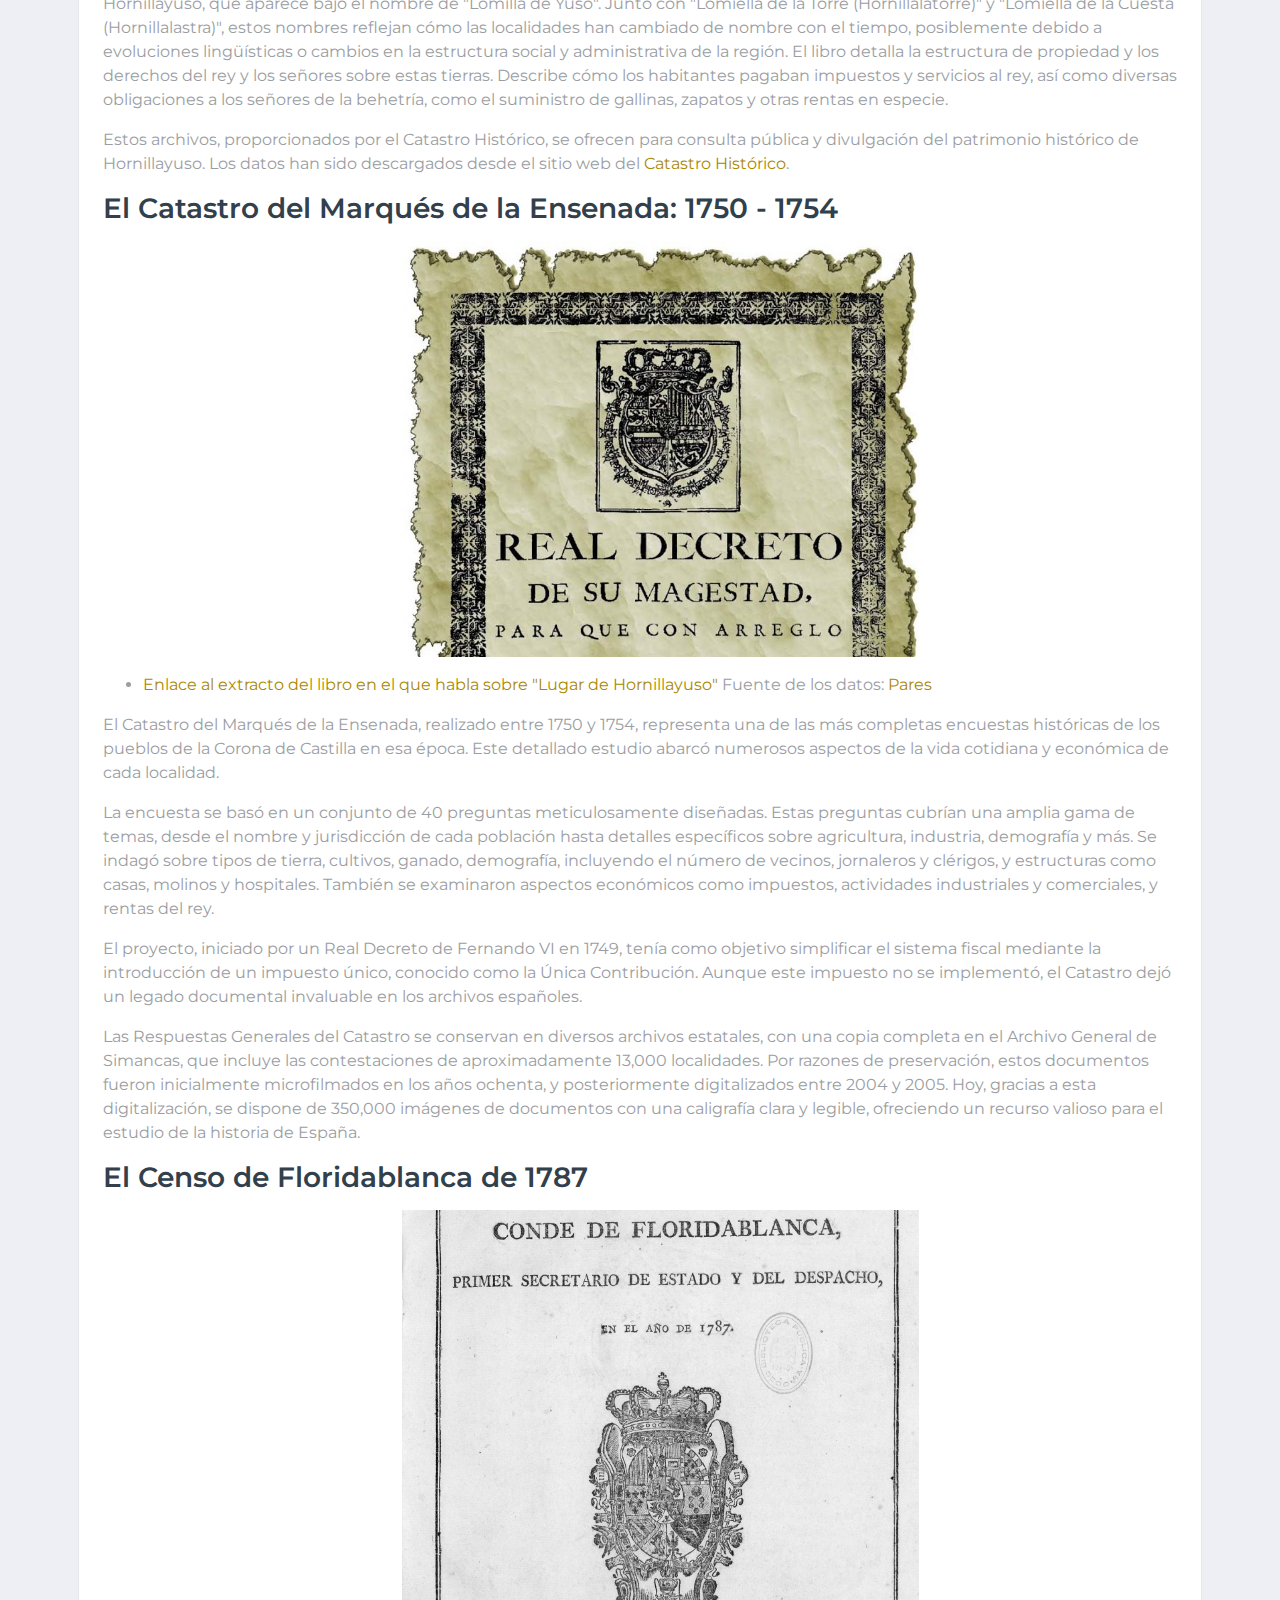
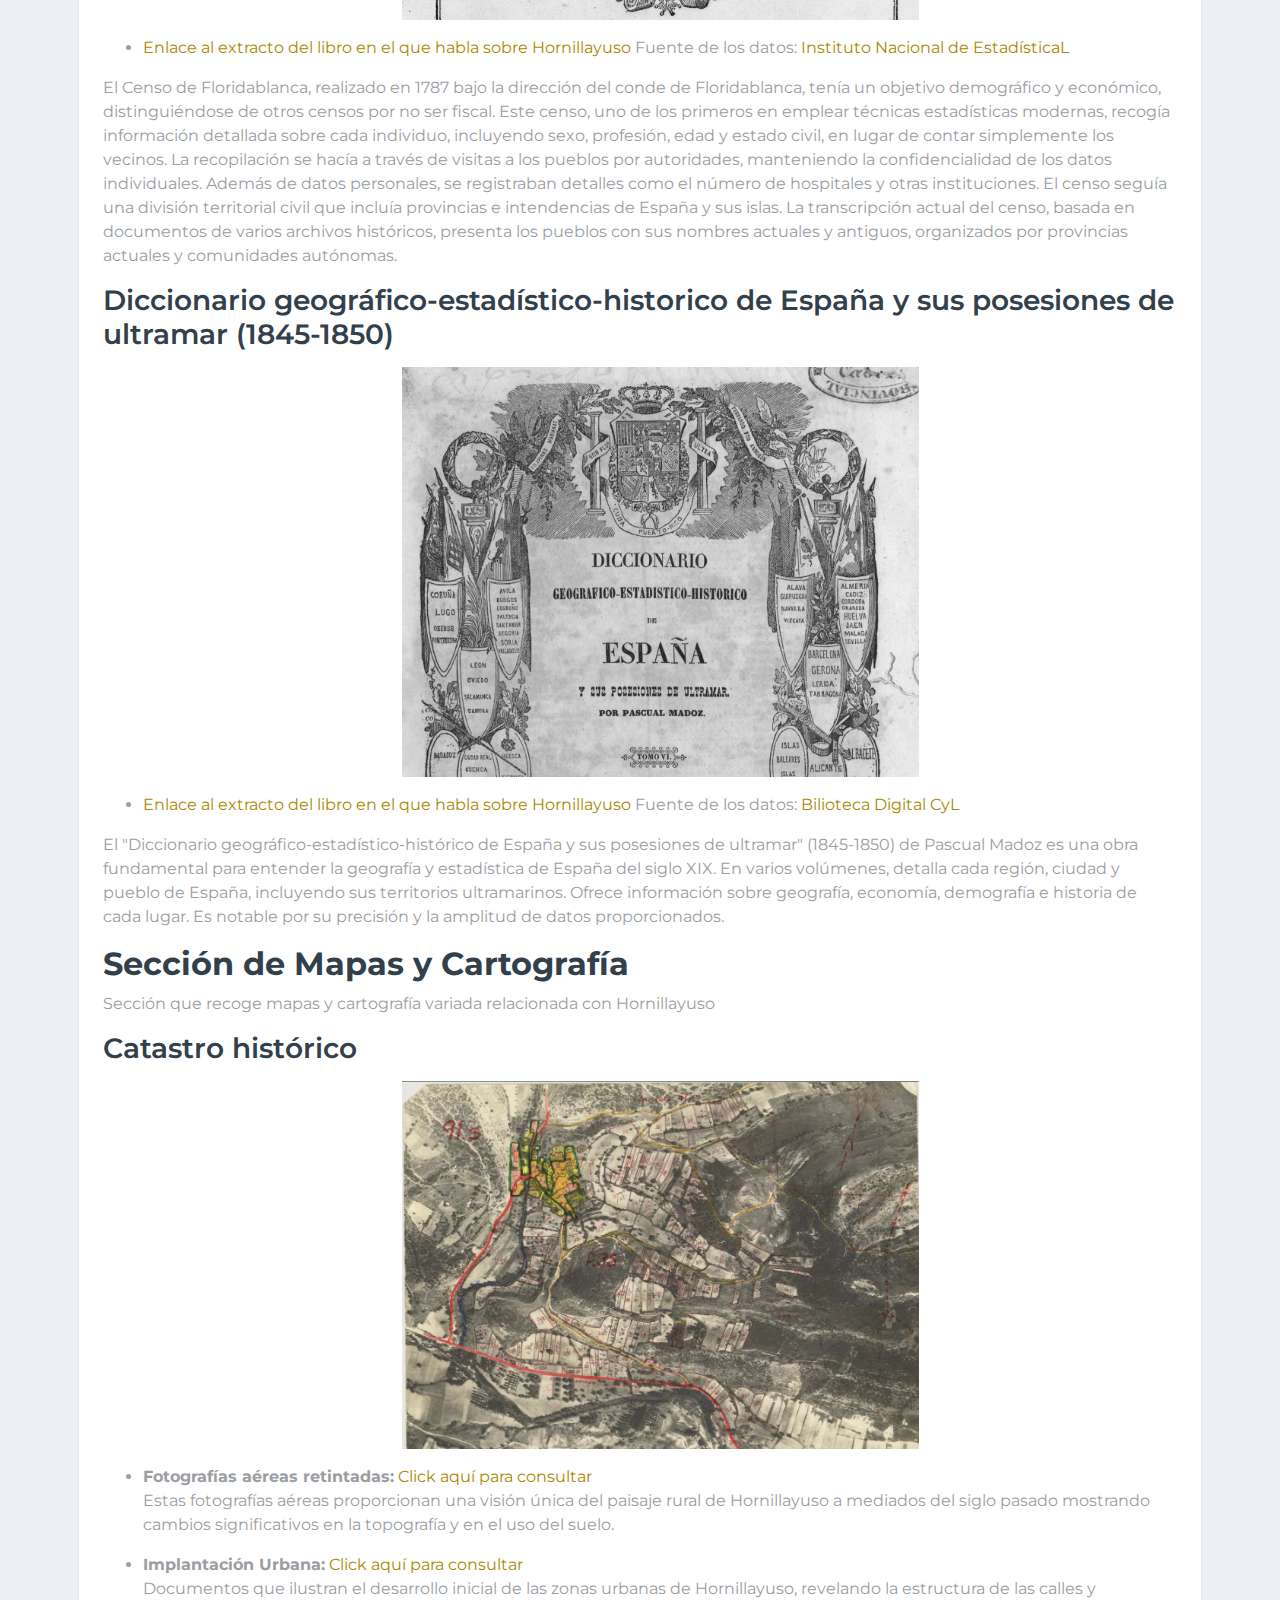
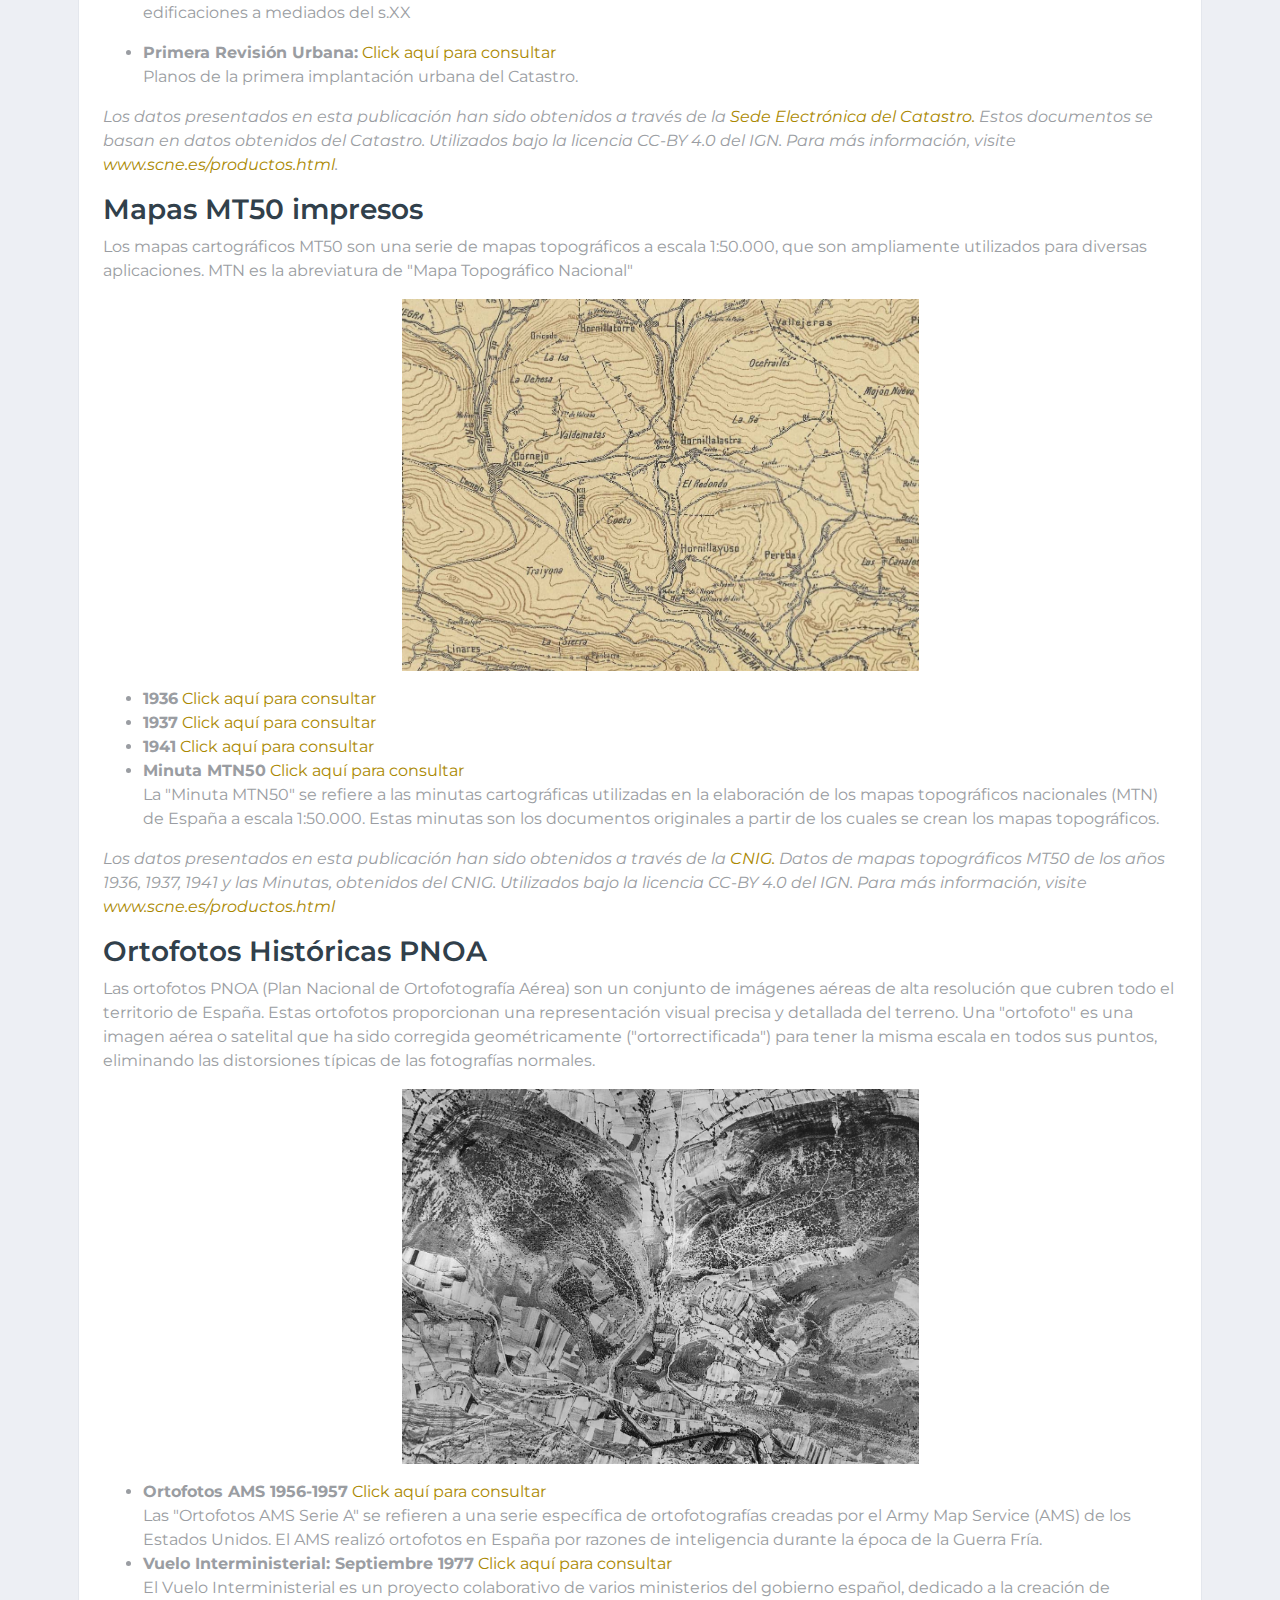
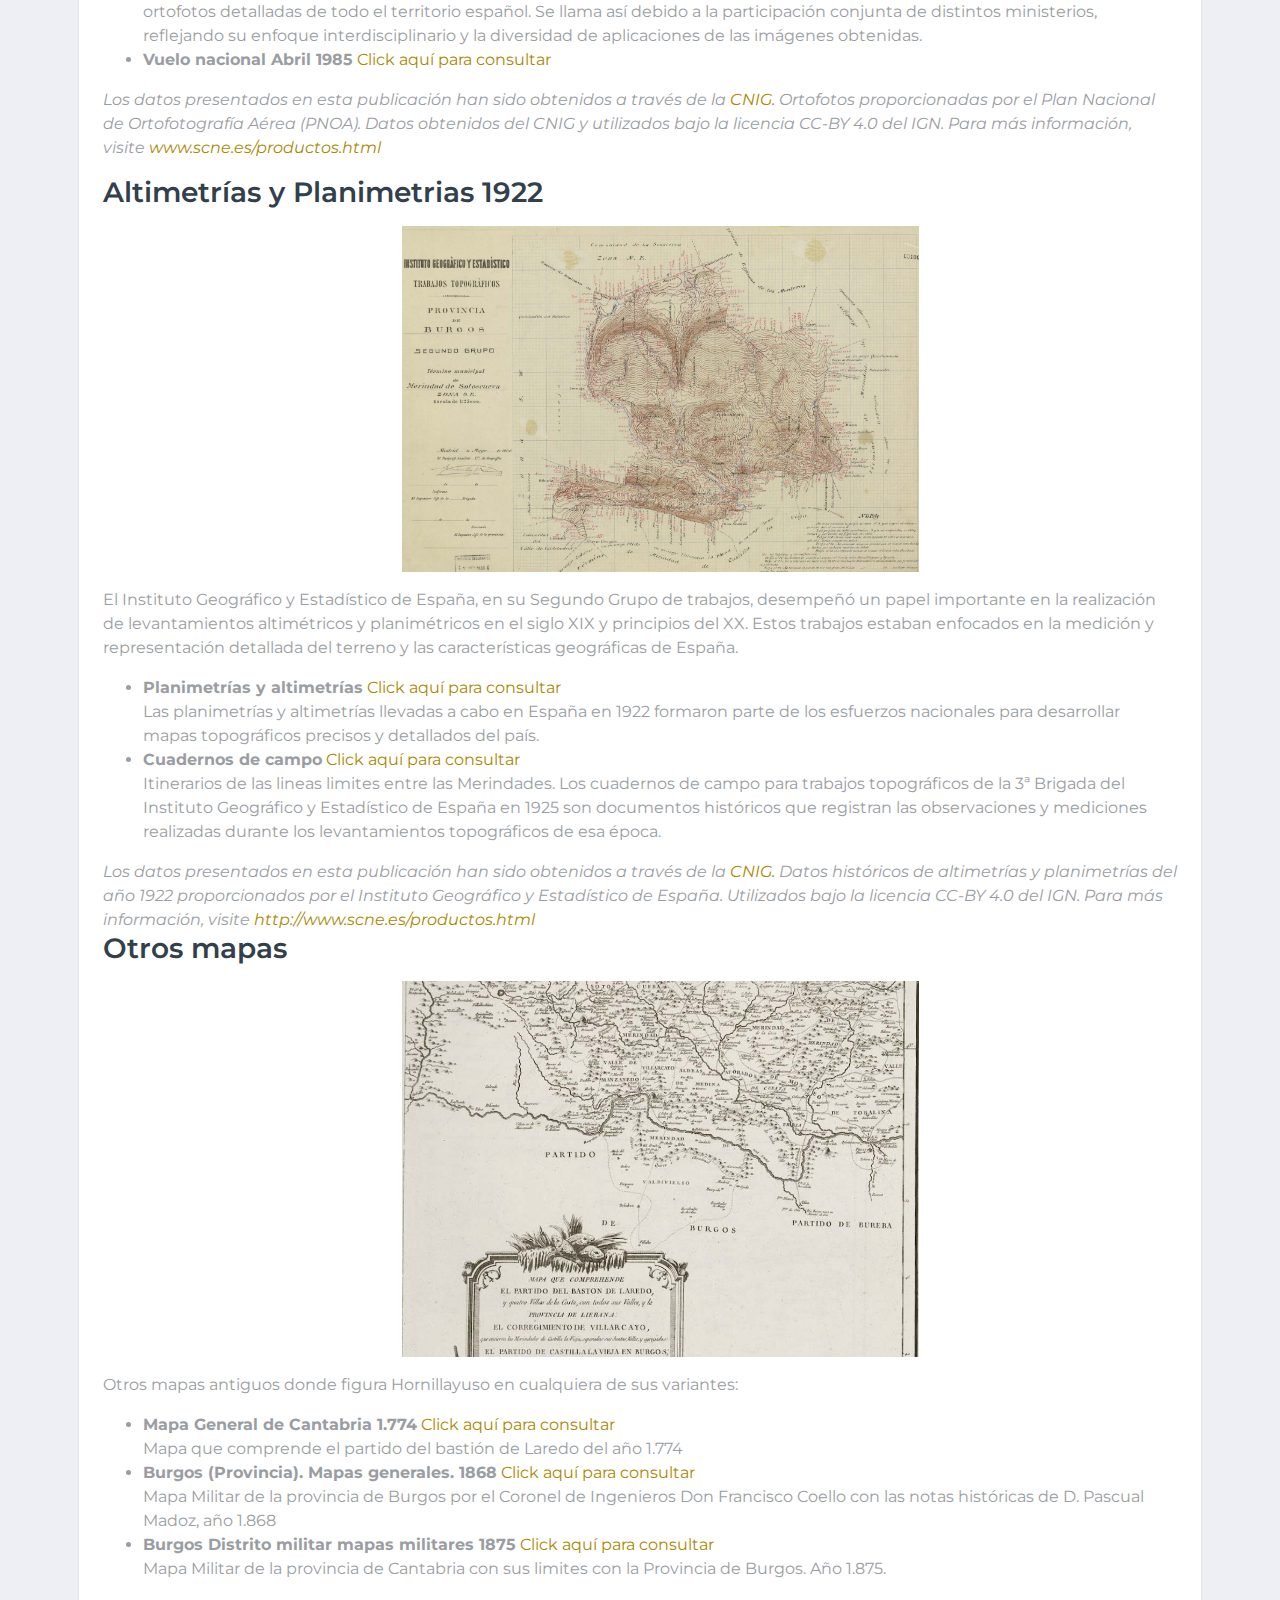
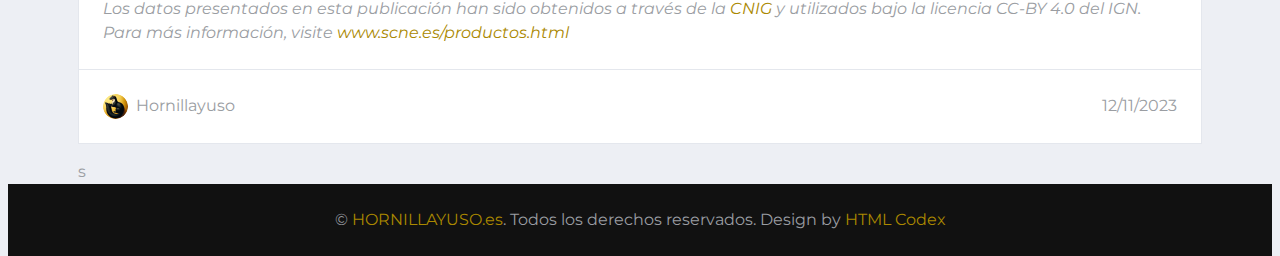
==== commit d7cdf895: "fix titulos" ====
--- a/archivo-historico.html
+++ b/archivo-historico.html
@@ -87,12 +87,17 @@
 
                             <section>
 
-                                <h2>Archivos Históricos de Hornillayuso</h2>
+                                <h1>Archivos Históricos de Hornillayuso</h1>
                                 <p>Esta sección proporciona acceso a archivos históricos relacionados con Hornillayuso,
                                     facilitando la exploración de su pasado. Los documentos disponibles incluyen
                                     registros de diferentes épocas.</p>
-                                <!-- ------------------ Extracto del Libro Becerro de las Behetrías -->
-                                <h2>Extracto del Libro Becerro de las Behetrías 1350 - 1366</h2>
+
+                                <h2>Sección de Libros y Documentos Antiguos</h2>
+                                <p>Sección que recoge libros y documentos en donde se mencione Hornillayuso</p>
+
+
+                                    <!-- ------------------ Extracto del Libro Becerro de las Behetrías -->
+                                <h3>Extracto del Libro Becerro de las Behetrías 1350 - 1366</h3>
                                 <ul>
                                     <p>
                                     <div style="display: flex; justify-content: center;">
@@ -130,7 +135,7 @@
                                         target="_blank">Catastro Histórico</a>.</p>
 
                                 <!-- ------------------ El Catastro del Marqués de la Ensenada: Siglo XVIII -->
-                                <h2>El Catastro del Marqués de la Ensenada: 1750 - 1754</h2>
+                                <h3>El Catastro del Marqués de la Ensenada: 1750 - 1754</h3>
                                 <p>
                                 <ul>
                                     <p>
@@ -174,7 +179,7 @@
                                     ofreciendo un recurso valioso para el estudio de la historia de España.</p>
 
                                 <!-- ------------------ El Censo de Floridablanca de 1787 -->
-                                <h2>El Censo de Floridablanca de 1787</h2>
+                                <h3>El Censo de Floridablanca de 1787</h3>
                                 <p>
                                 <ul>
                                     <p>
@@ -212,8 +217,8 @@
 
                                 <!-- ------------------ Diccionario geográfico-estadístico-historico de España y sus posesiones de ultramar
                                     (1845-1850) -->
-                                <h2>Diccionario geográfico-estadístico-historico de España y sus posesiones de ultramar
-                                    (1845-1850)</h2>
+                                <h3>Diccionario geográfico-estadístico-historico de España y sus posesiones de ultramar
+                                    (1845-1850)</h3>
                                 <p>
                                 <ul>
                                     <p>
@@ -241,8 +246,11 @@
                                     información sobre geografía, economía, demografía e historia de cada lugar. Es
                                     notable por su precisión y la amplitud de datos proporcionados.</p>
 
+    
+                                <h2>Sección de Mapas y Cartografía</h2>
+                                <p>Sección que recoge mapas y cartografía variada relacionada con Hornillayuso</p>
                                 <!-- ------------------Catastro histórico-->
-                                <h2>Catastro histórico</h2>
+                                <h3>Catastro histórico</h3>
                                 <ul>
                                     <p>
                                     <div style="display: flex; justify-content: center;">
@@ -287,7 +295,7 @@
                                 </p>
 
                                 <!-- ------------------Mapas MT50 impresos-->
-                                <h2>Mapas MT50 impresos</h2>
+                                <h3>Mapas MT50 impresos</h3>
                                 <p>Los mapas cartográficos MT50 son una serie de mapas topográficos a escala 1:50.000,
                                     que son ampliamente utilizados para diversas aplicaciones. MTN es la abreviatura de
                                     "Mapa Topográfico Nacional"</p>
@@ -338,7 +346,7 @@
                                 </p>
 
                                 <!-- ------------------Ortofotos Históricas PNOA-->
-                                <h2>Ortofotos Históricas PNOA</h2>
+                                <h3>Ortofotos Históricas PNOA</h3>
                                 <p>Las ortofotos PNOA (Plan Nacional de Ortofotografía Aérea) son un conjunto de
                                     imágenes aéreas de alta resolución que cubren todo el territorio de España. Estas
                                     ortofotos proporcionan una representación visual precisa y detallada del terreno.
@@ -392,7 +400,7 @@
                                 </p>
 
                                 <!-- ------------------ Altimetrías y Planimetrias 1922 -->
-                                <h2>Altimetrías y Planimetrias 1922</h2>
+                                <h3>Altimetrías y Planimetrias 1922</h3>
                                 <p>
                                 <ul>
                                     <p>
@@ -453,7 +461,7 @@
                                 </i>
 
                                 <!-- ------------------ Otros Mapas -->
-                                <h2>Otros mapas</h2>
+                                <h3>Otros mapas</h3>
                                 <p>
                                 <ul>
                                     <p>
@@ -494,15 +502,16 @@
                                                 para
                                                 consultar</a>
                                             <br>
-                                            Mapa Militar de la provincia de Cantabria con sus limites con la Provincia de Burgos. Año 1.875.
+                                            Mapa Militar de la provincia de Cantabria con sus limites con la Provincia
+                                            de Burgos. Año 1.875.
                                         </li>
 
 
                                 </ul>
                                 <i>Los datos presentados en esta publicación han sido obtenidos a
                                     través de la
-                                    <a href="https://centrodedescargas.cnig.es/CentroDescargas"
-                                        target="_blank">CNIG</a> y utilizados bajo la
+                                    <a href="https://centrodedescargas.cnig.es/CentroDescargas" target="_blank">CNIG</a>
+                                    y utilizados bajo la
                                     licencia CC-BY 4.0 del IGN. Para más información, visite
                                     <a href="http://www.scne.es/productos.html"
                                         target="_blank">www.scne.es/productos.html</a>
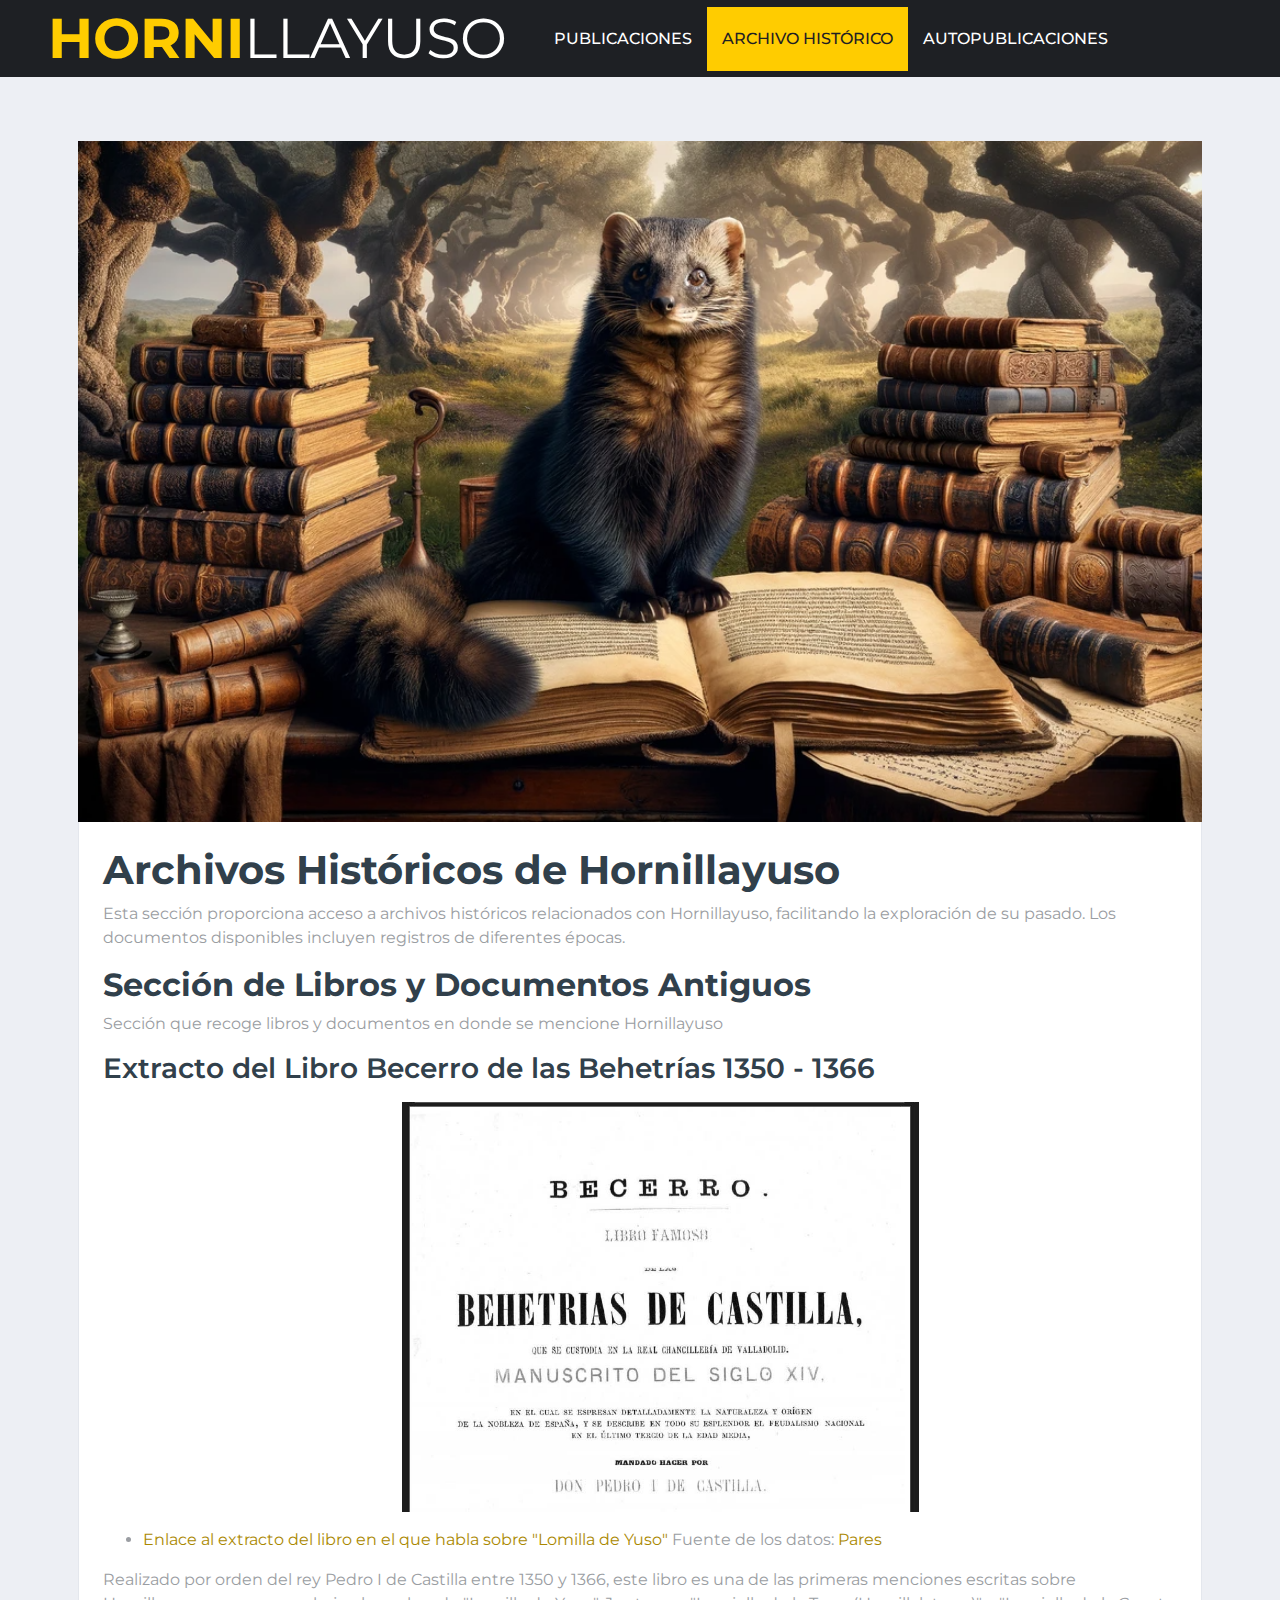
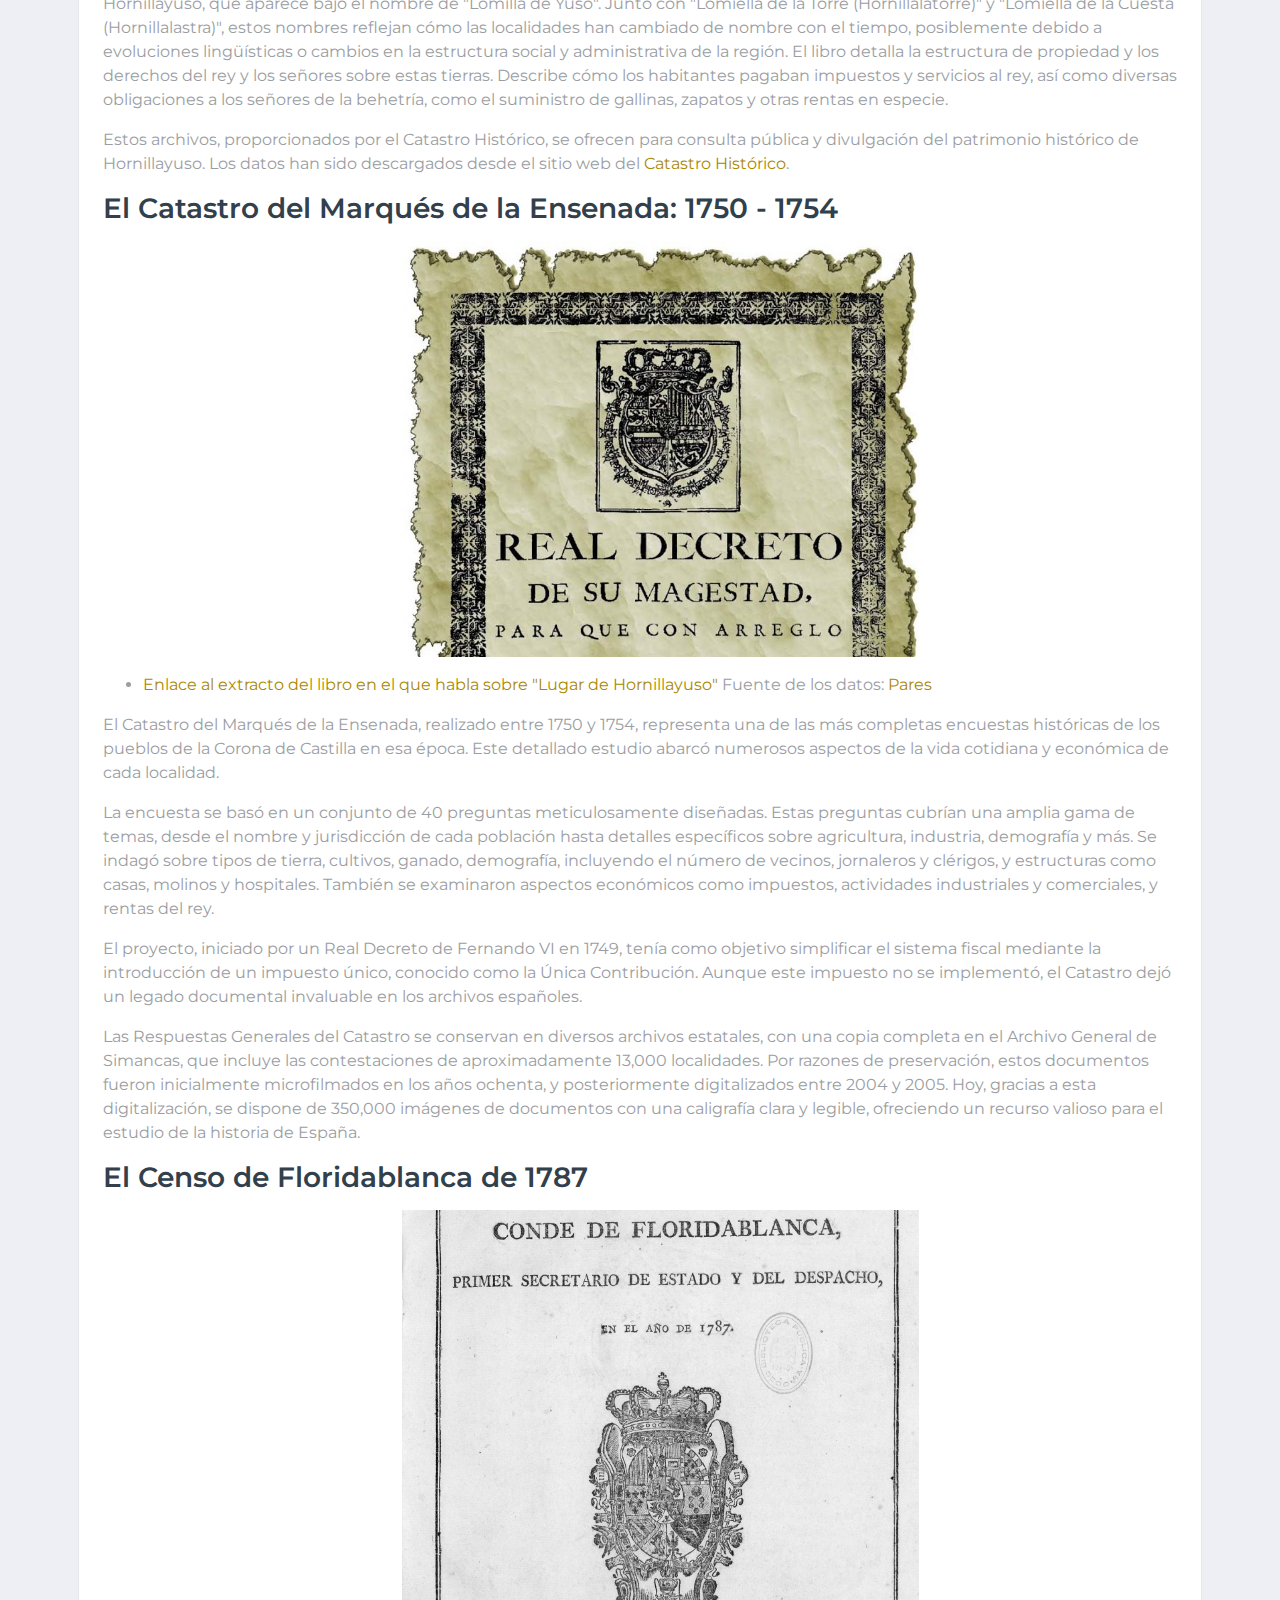
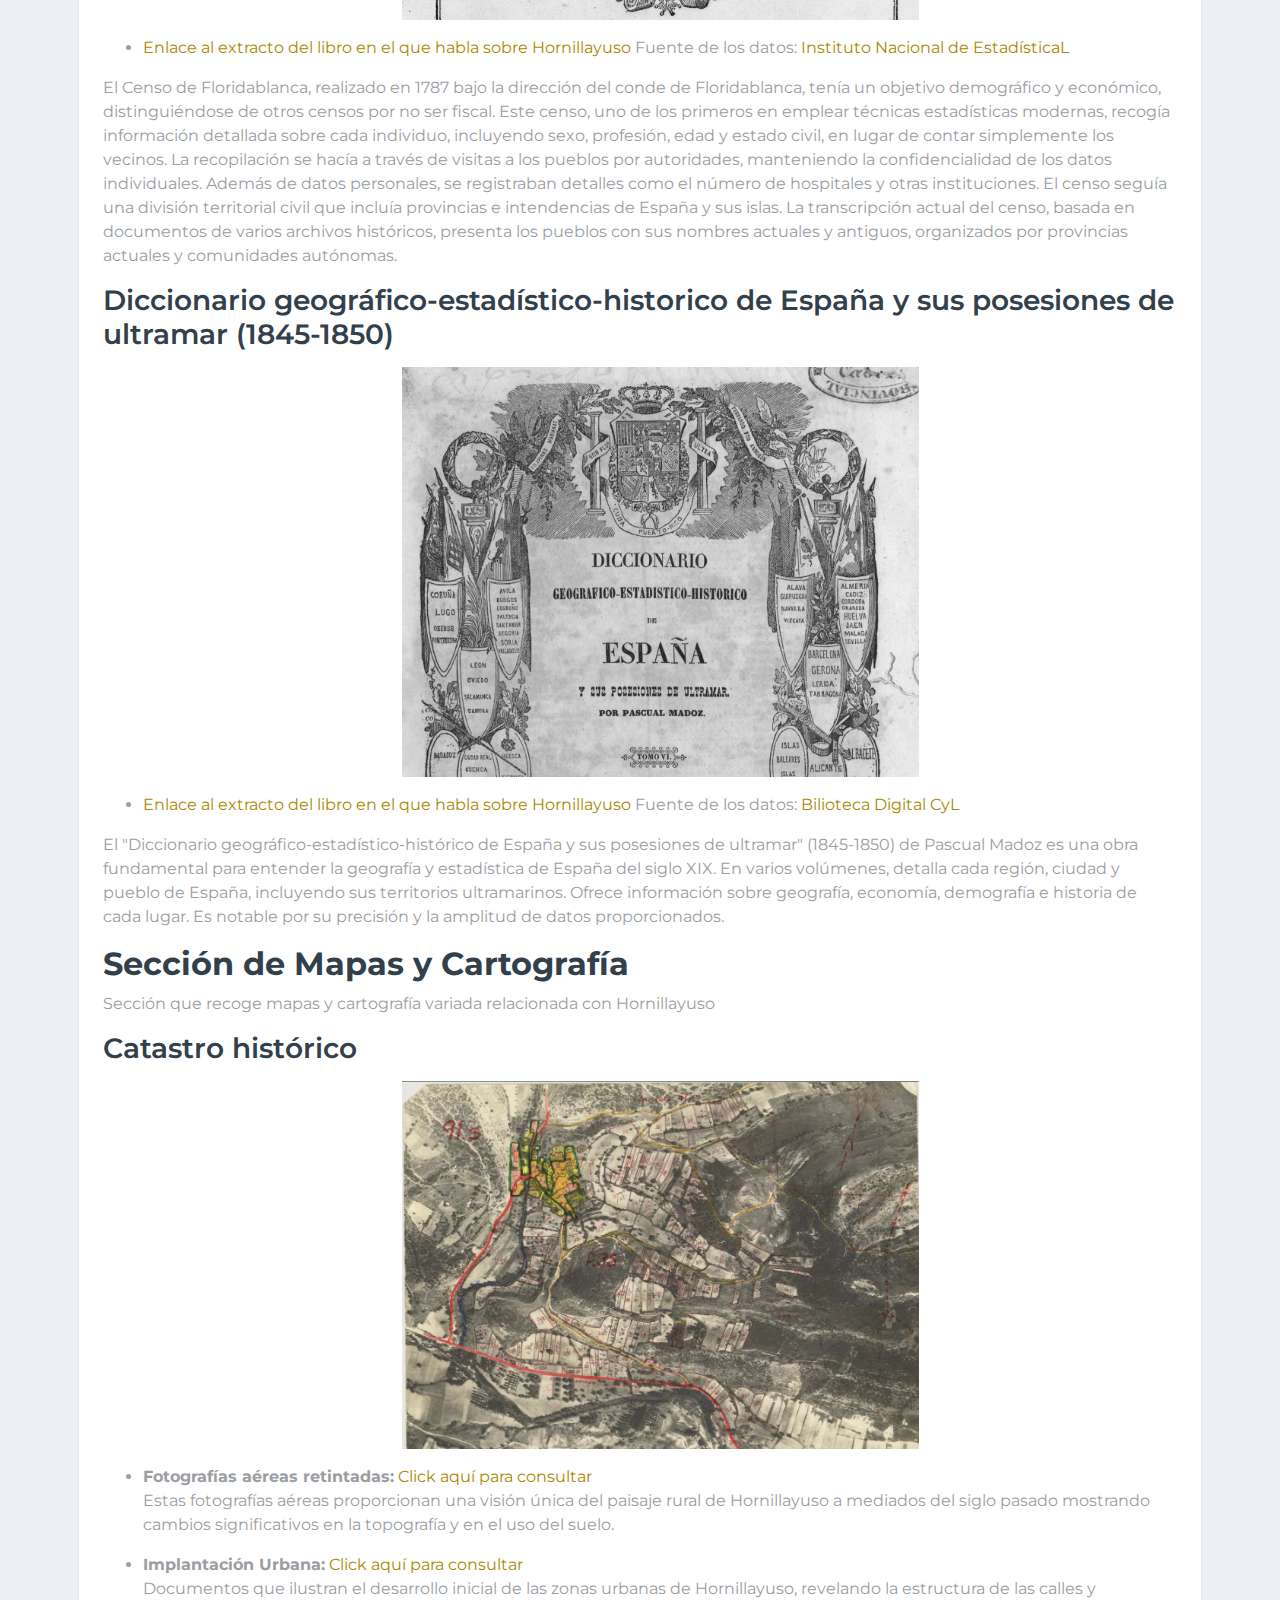
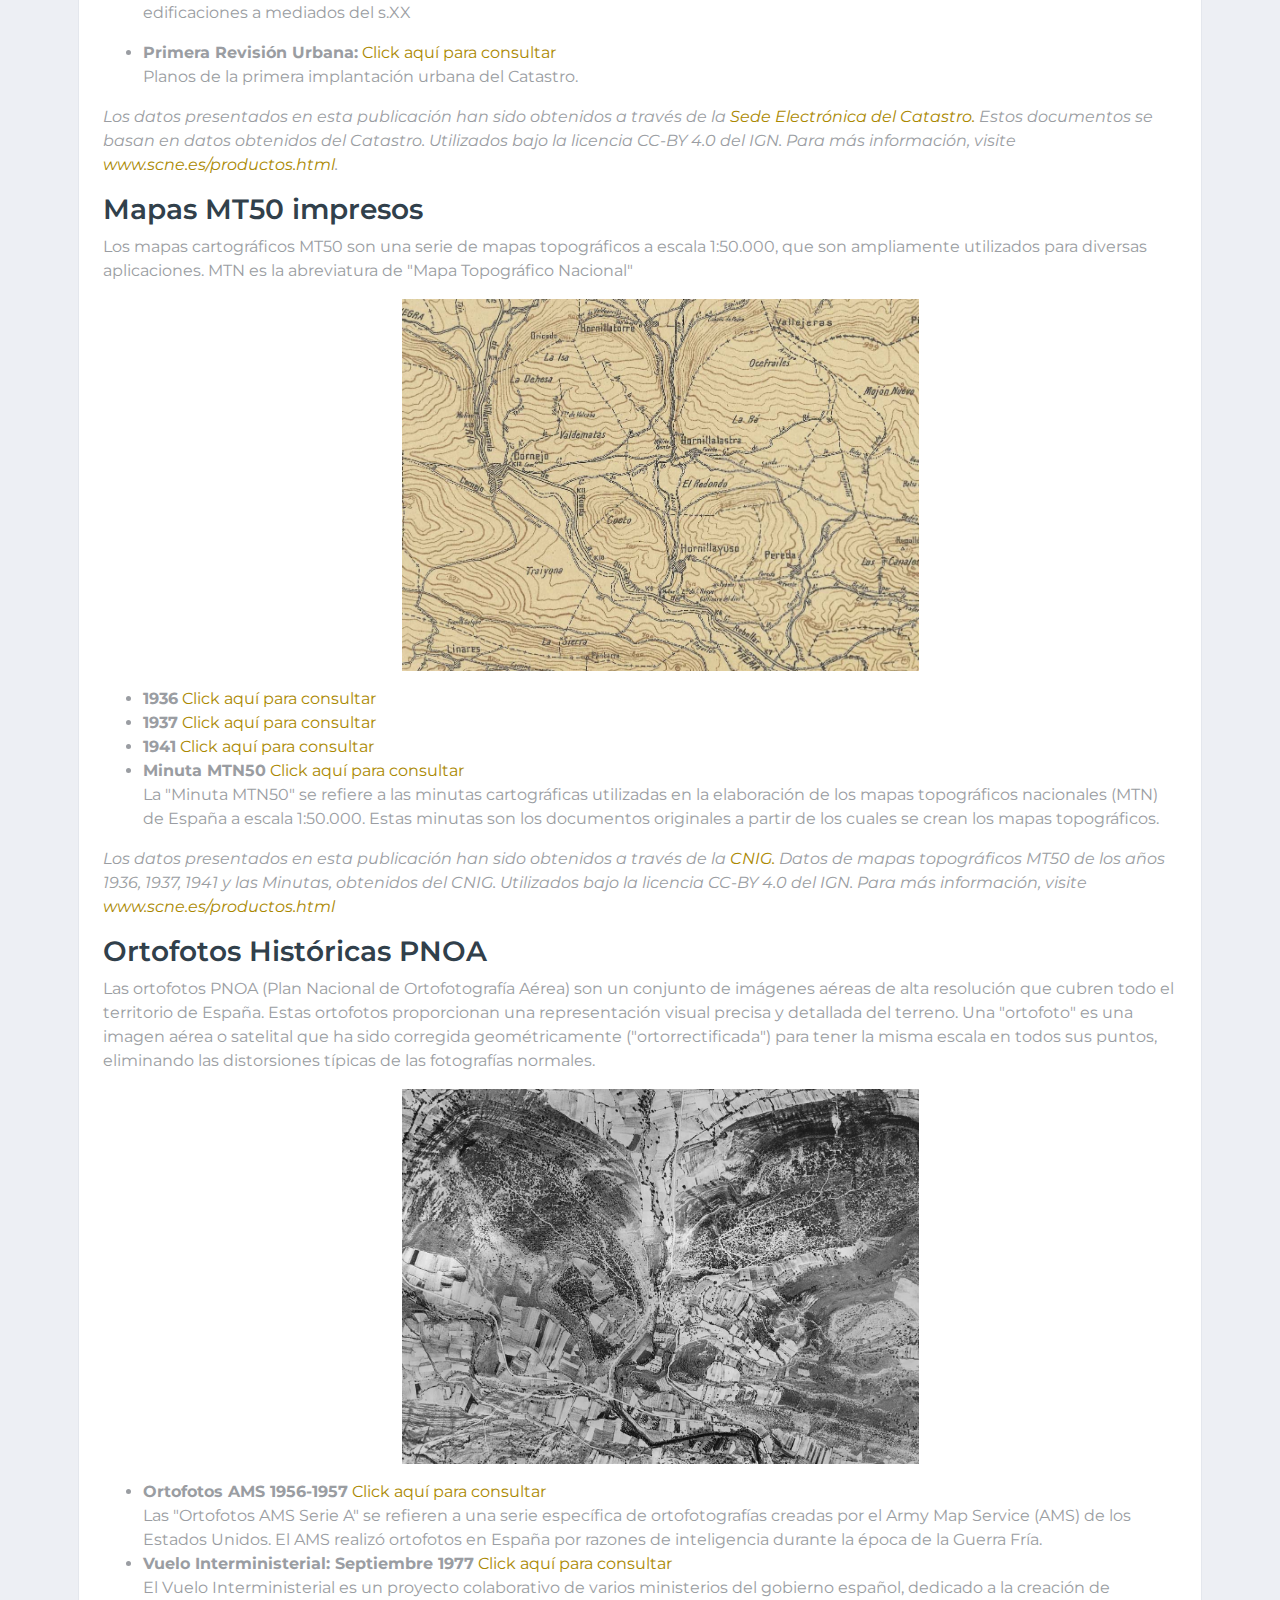
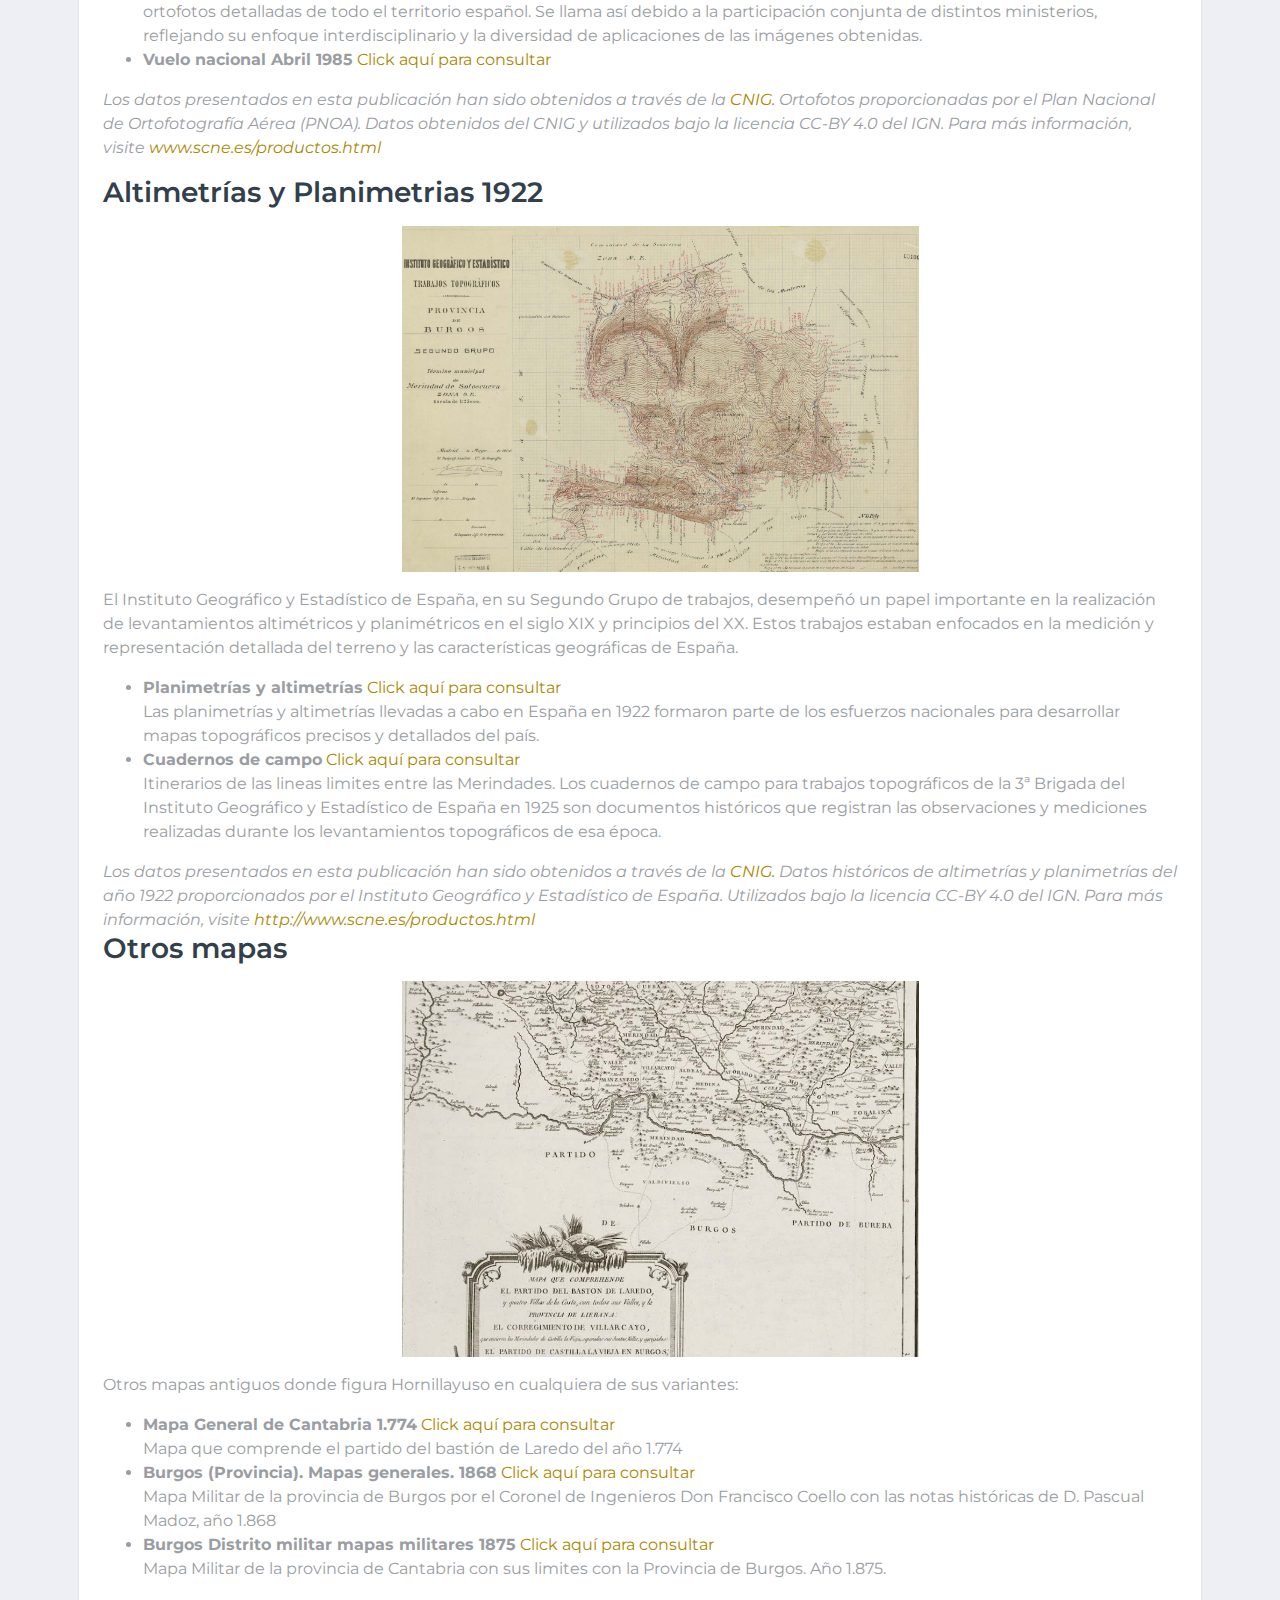
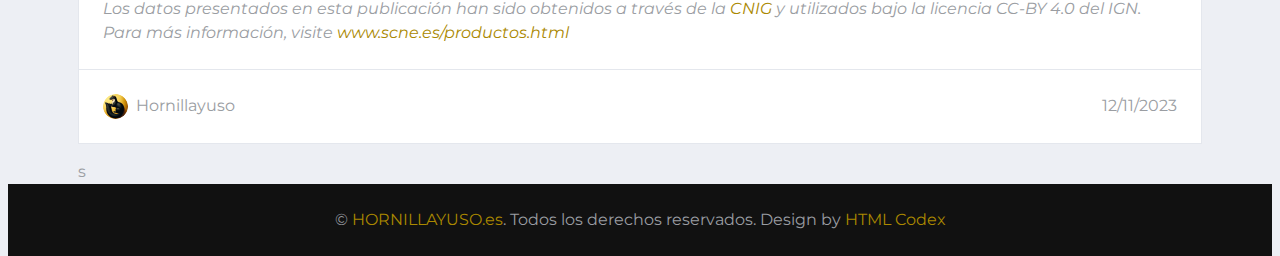
==== commit 45d6b59f: "autopublicatio" ====
--- a/archivo-historico.html
+++ b/archivo-historico.html
@@ -41,6 +41,7 @@
                 <div class="navbar-nav mr-auto py-0">
                     <a href="index.html" class="nav-item nav-link">Publicaciones</a>
                     <a href="archivo-historico.html" class="nav-item nav-link active">Archivo Histórico</a>
+                    <a href="autopublicaciones.html" class="nav-item nav-link">Autopublicaciones</a>
                     <!--div class="nav-item dropdown">
                         <a href="#" class="nav-link dropdown-toggle" data-toggle="dropdown">Dropdown</a>
                         <div class="dropdown-menu rounded-0 m-0">
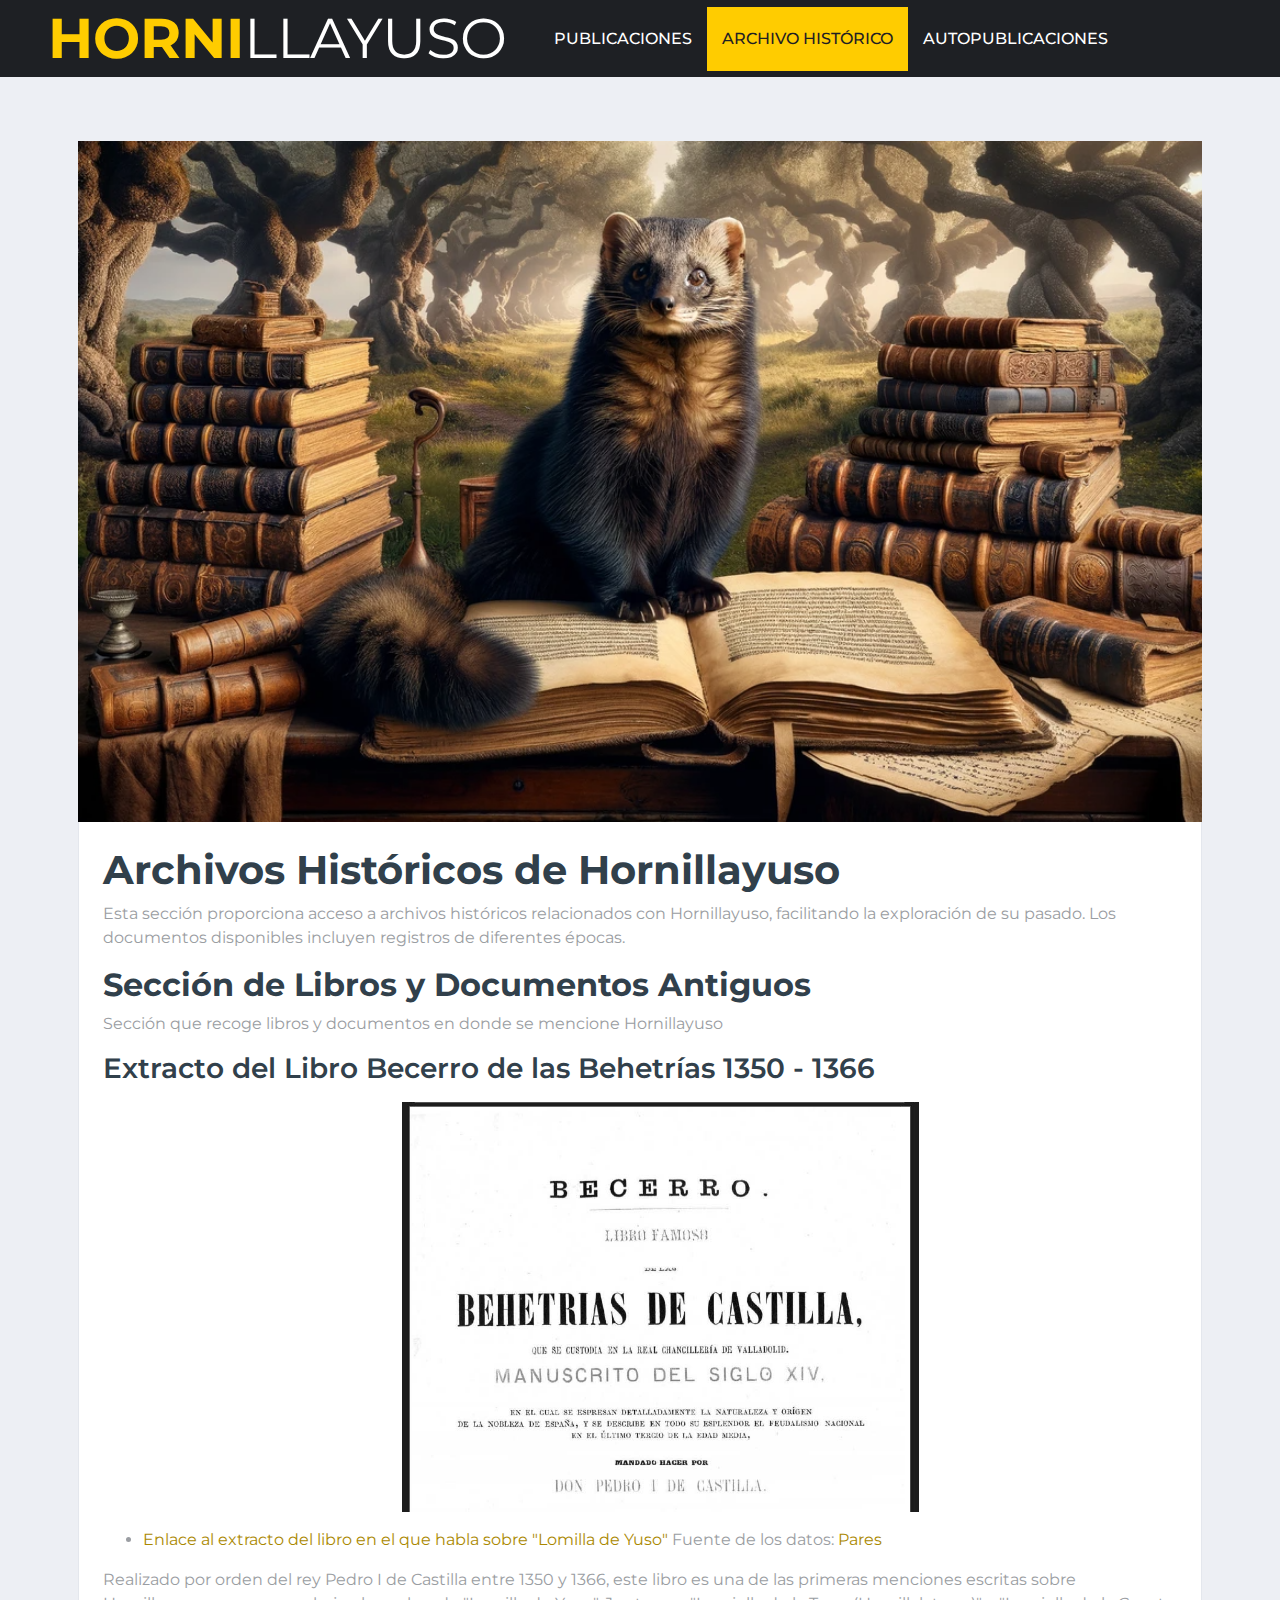
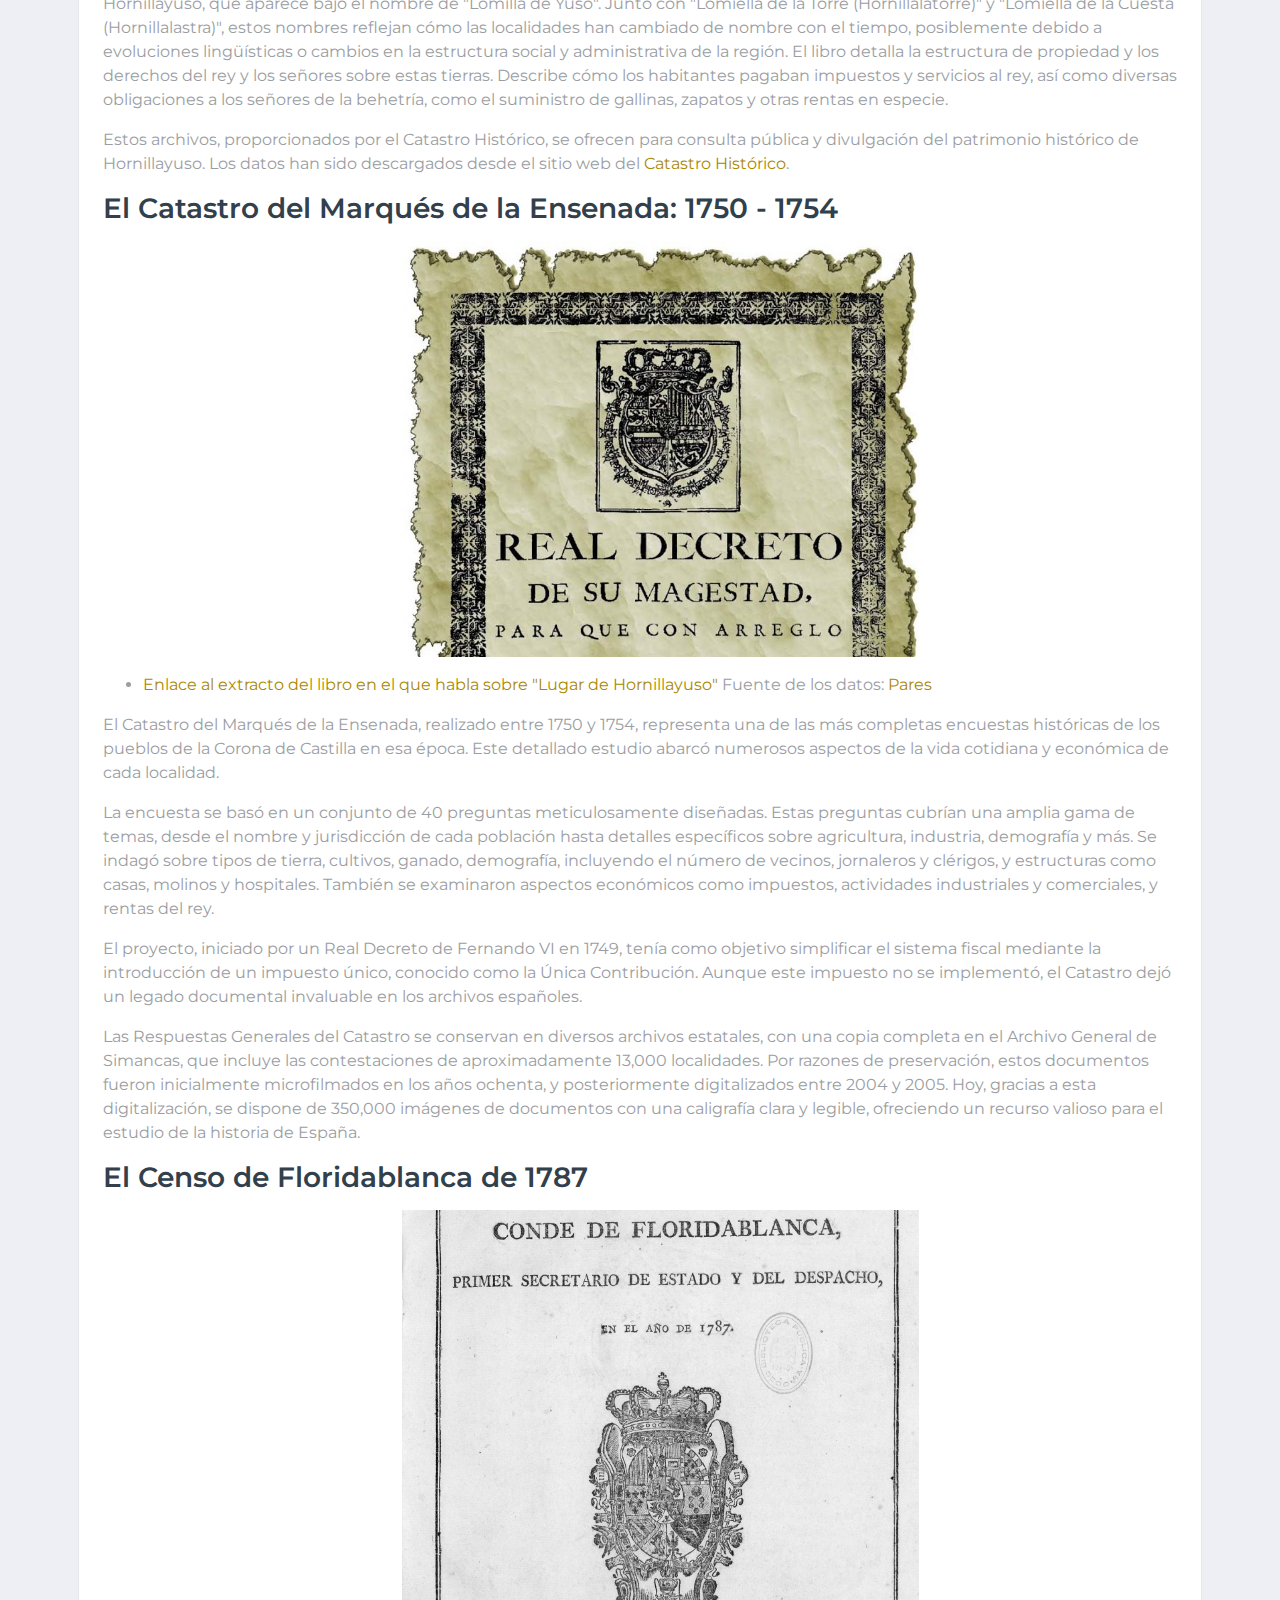
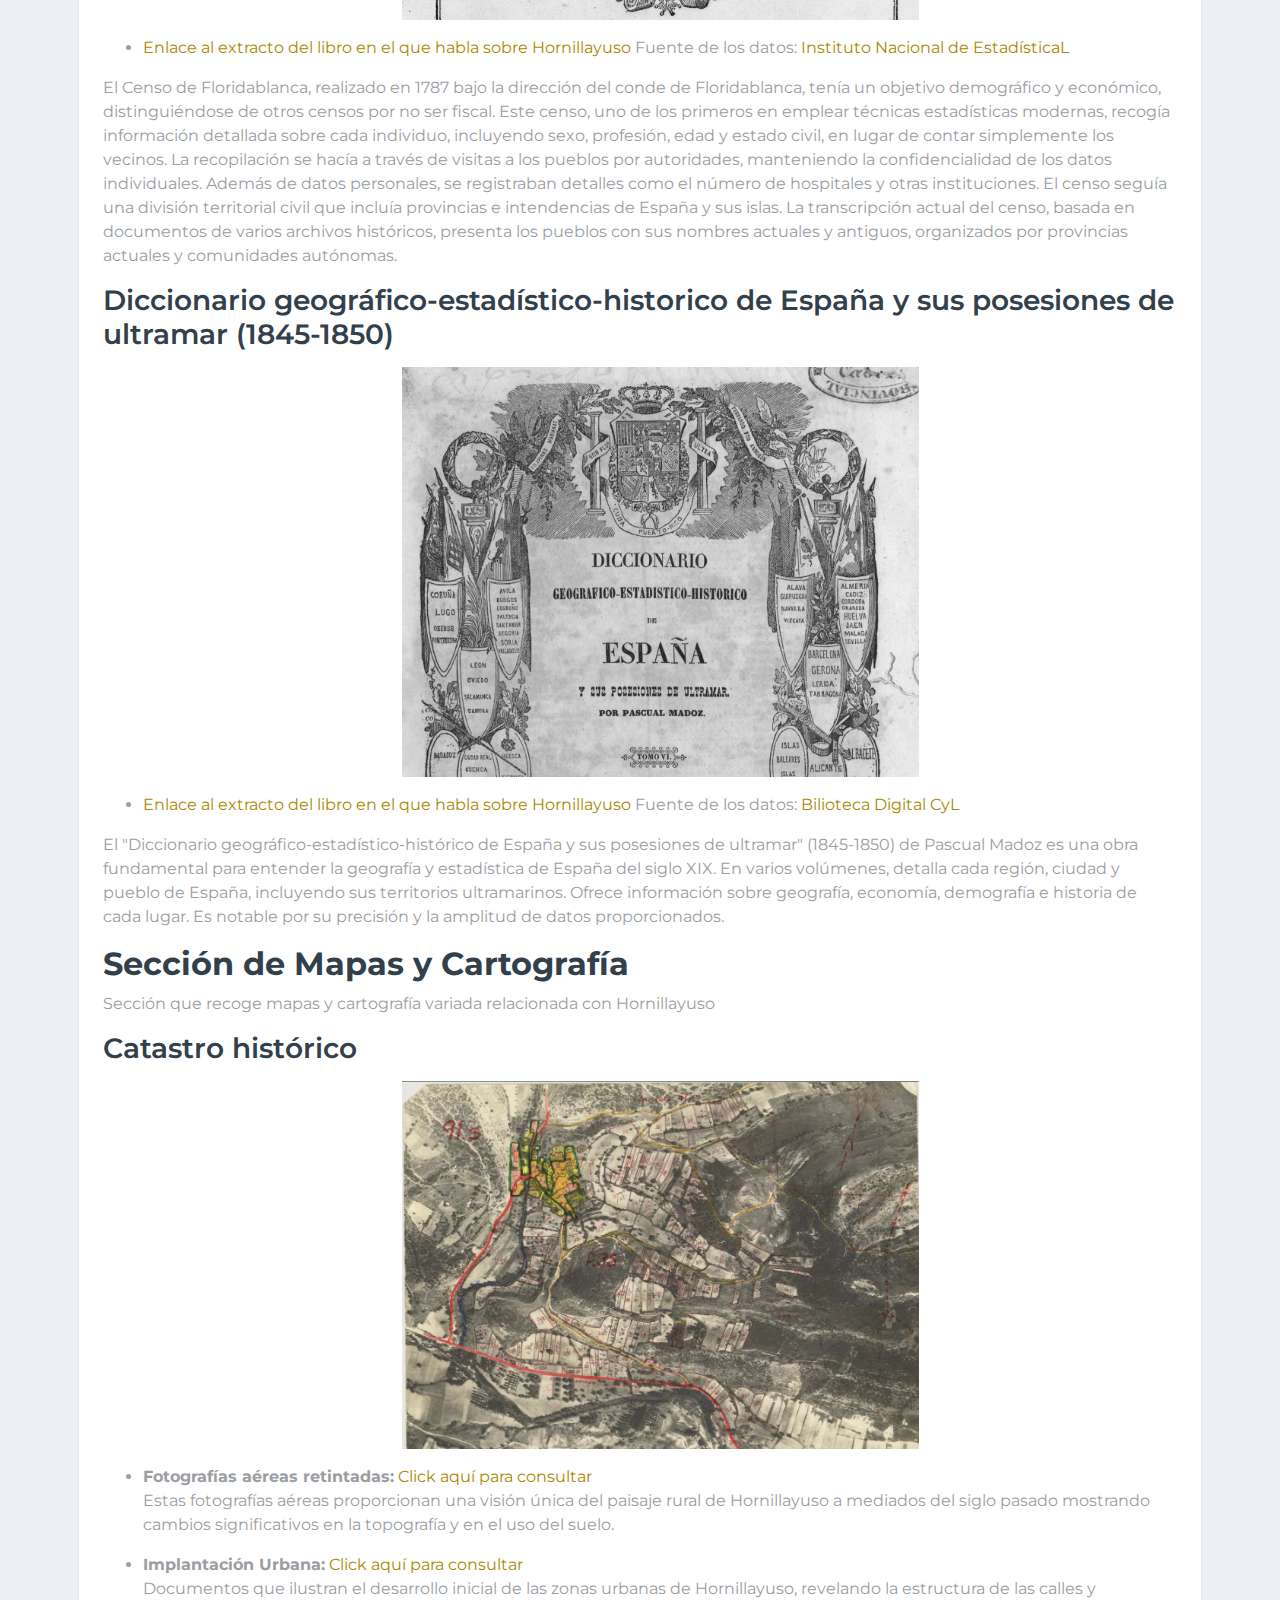
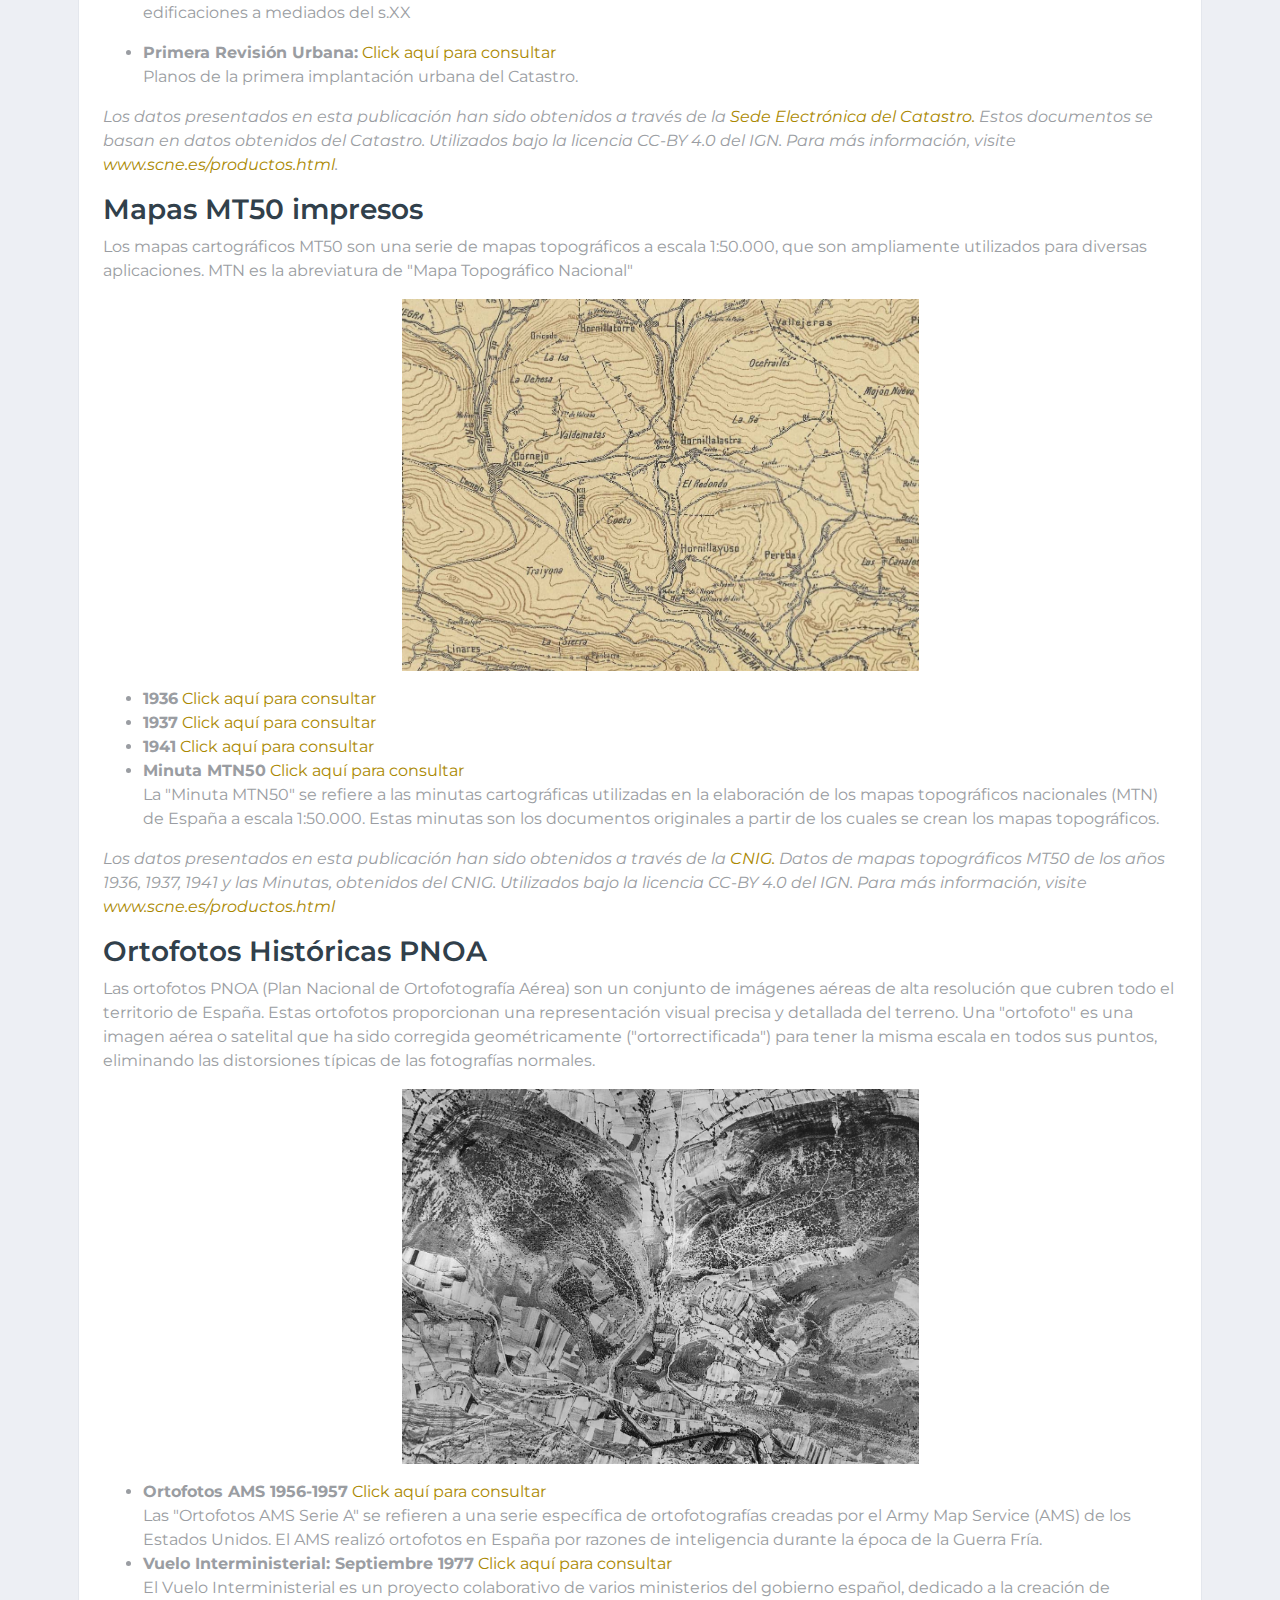
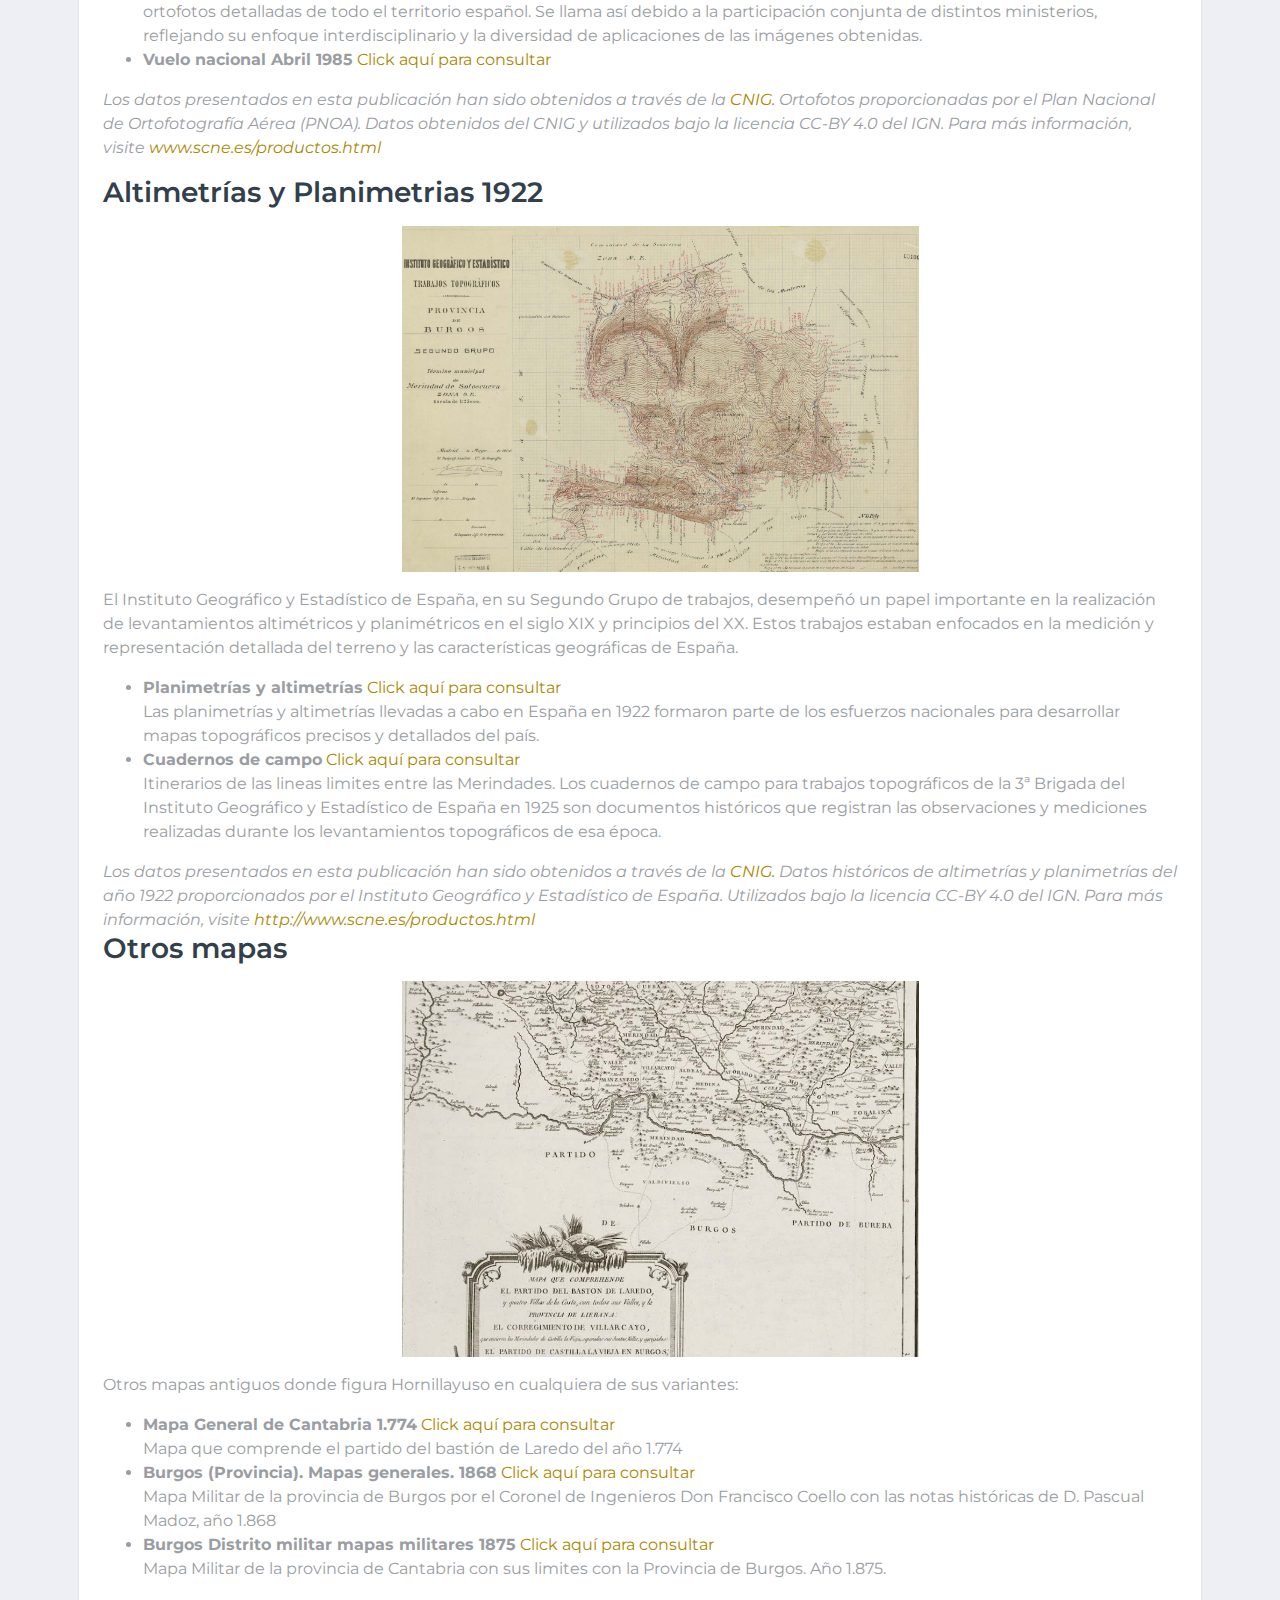
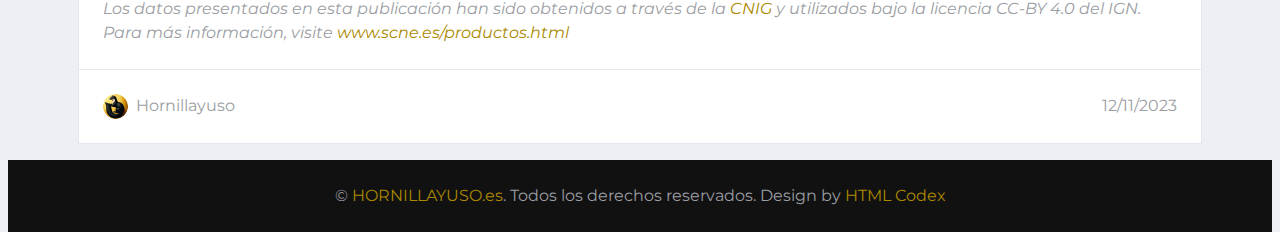
==== commit 78b4bde7: "aaa" ====
--- a/archivo-historico.html
+++ b/archivo-historico.html
@@ -530,7 +530,7 @@
 
                         </div>
                     </div>
-                    <!-- News Detail End -->s
+                    <!-- News Detail End -->
                 </div>
             </div>
         </div>
